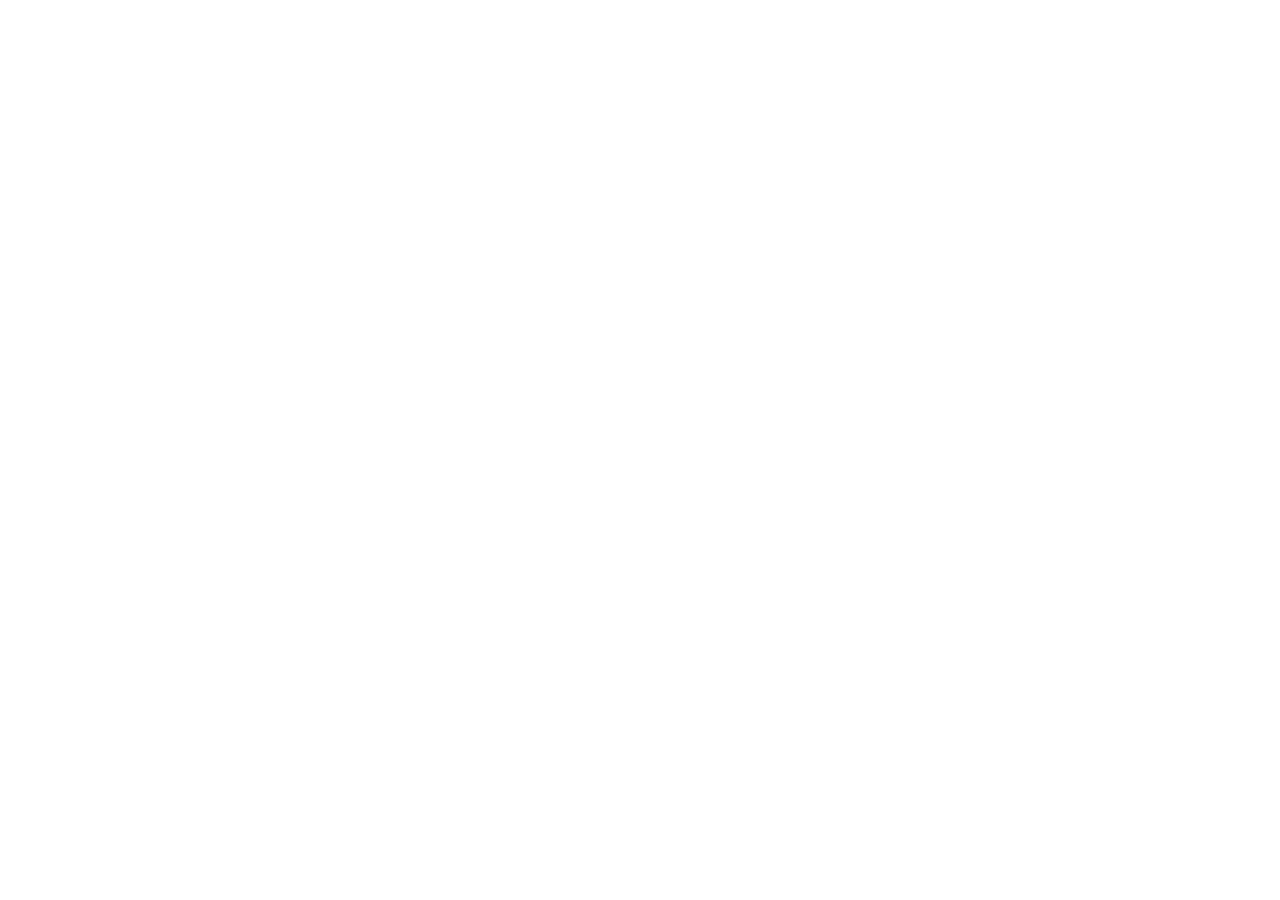
==== index.html @ 4a3ab08f "feat(ui): full redesign — engineering reliability (hero video, timeline, assembly belt, gallery, sta" ====
<html>
<head>
    <title>Full Redesign</title>
    <link rel="stylesheet" href="styles.css">
</head>
<body>
    <div id="hero">
        <!-- Hero video content -->
        <video autoplay muted loop>
            <source src="hero-video.mp4" type="video/mp4">
        </video>
    </div>
    <div id="timeline">
        <!-- Timeline Content -->
    </div>
    <div id="assembly-belt">
        <!-- Assembly Belt Services Content -->
    </div>
    <div id="gallery" class="masonry">
        <!-- Masonry Gallery Content -->
    </div>
    <div id="stats">
        <!-- Stats Content -->
    </div>
    <div id="process">
        <!-- Diagonal Process Content -->
    </div>
    <div id="team">
        <!-- Team Silhouettes Content -->
    </div>
    <div id="testimonials">
        <!-- Testimonial Cylinder Content -->
    </div>
    <div id="partners">
        <!-- Partners Marquee Content -->
    </div>
    <div id="contact">
        <!-- Contact Form and Map Placeholder -->
    </div>
</body>
</html>
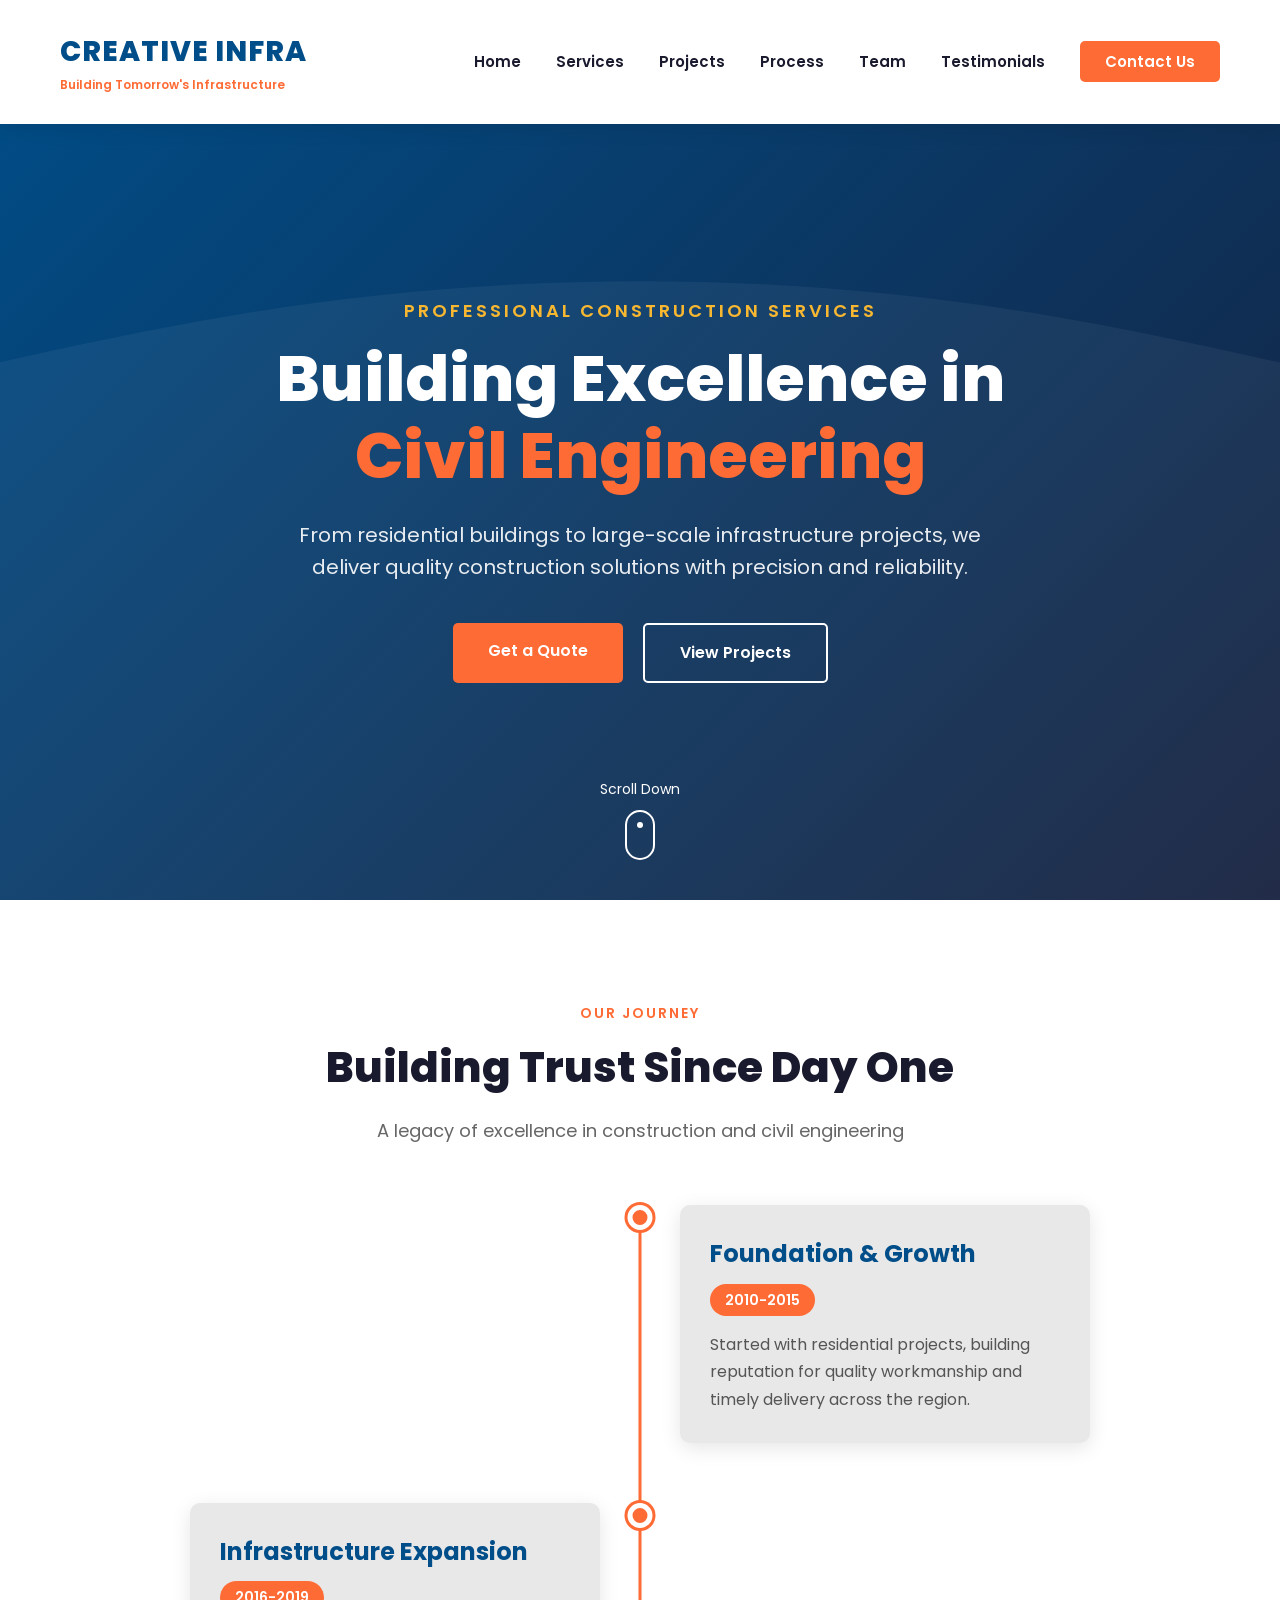
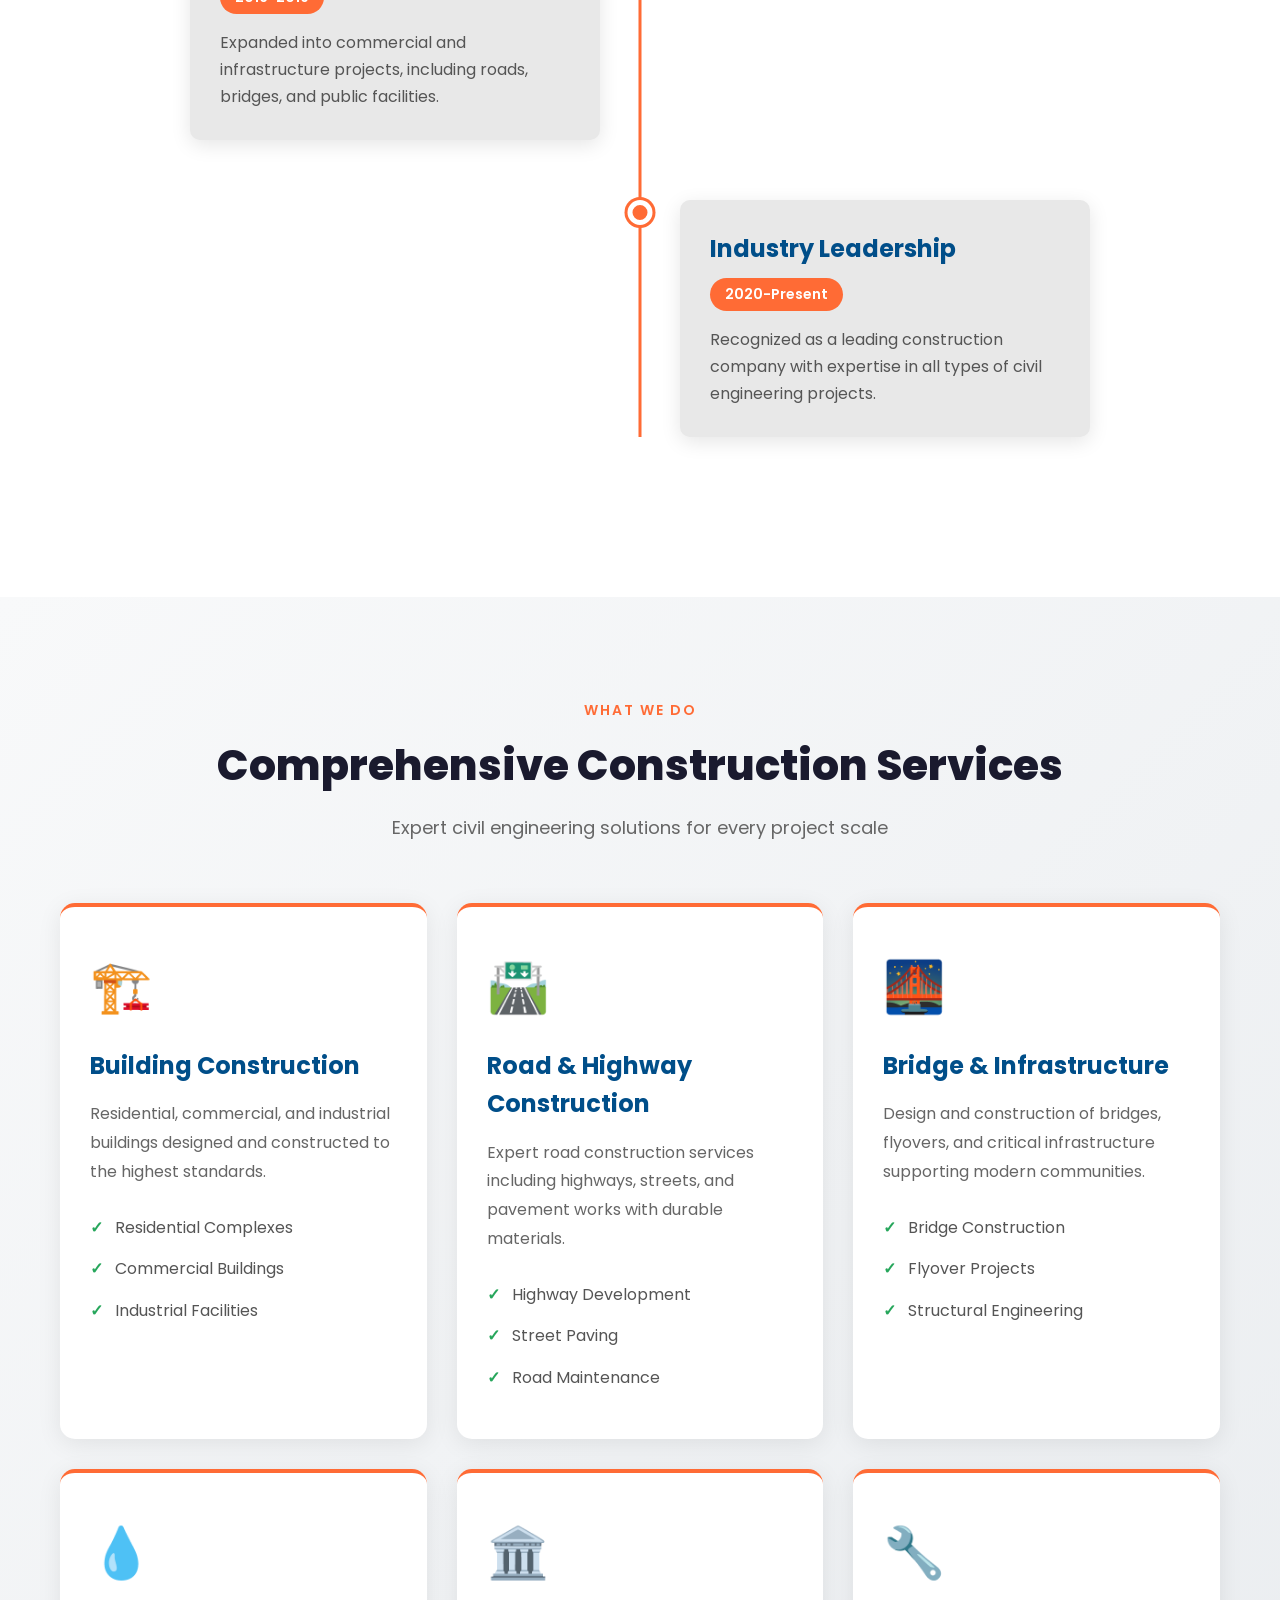
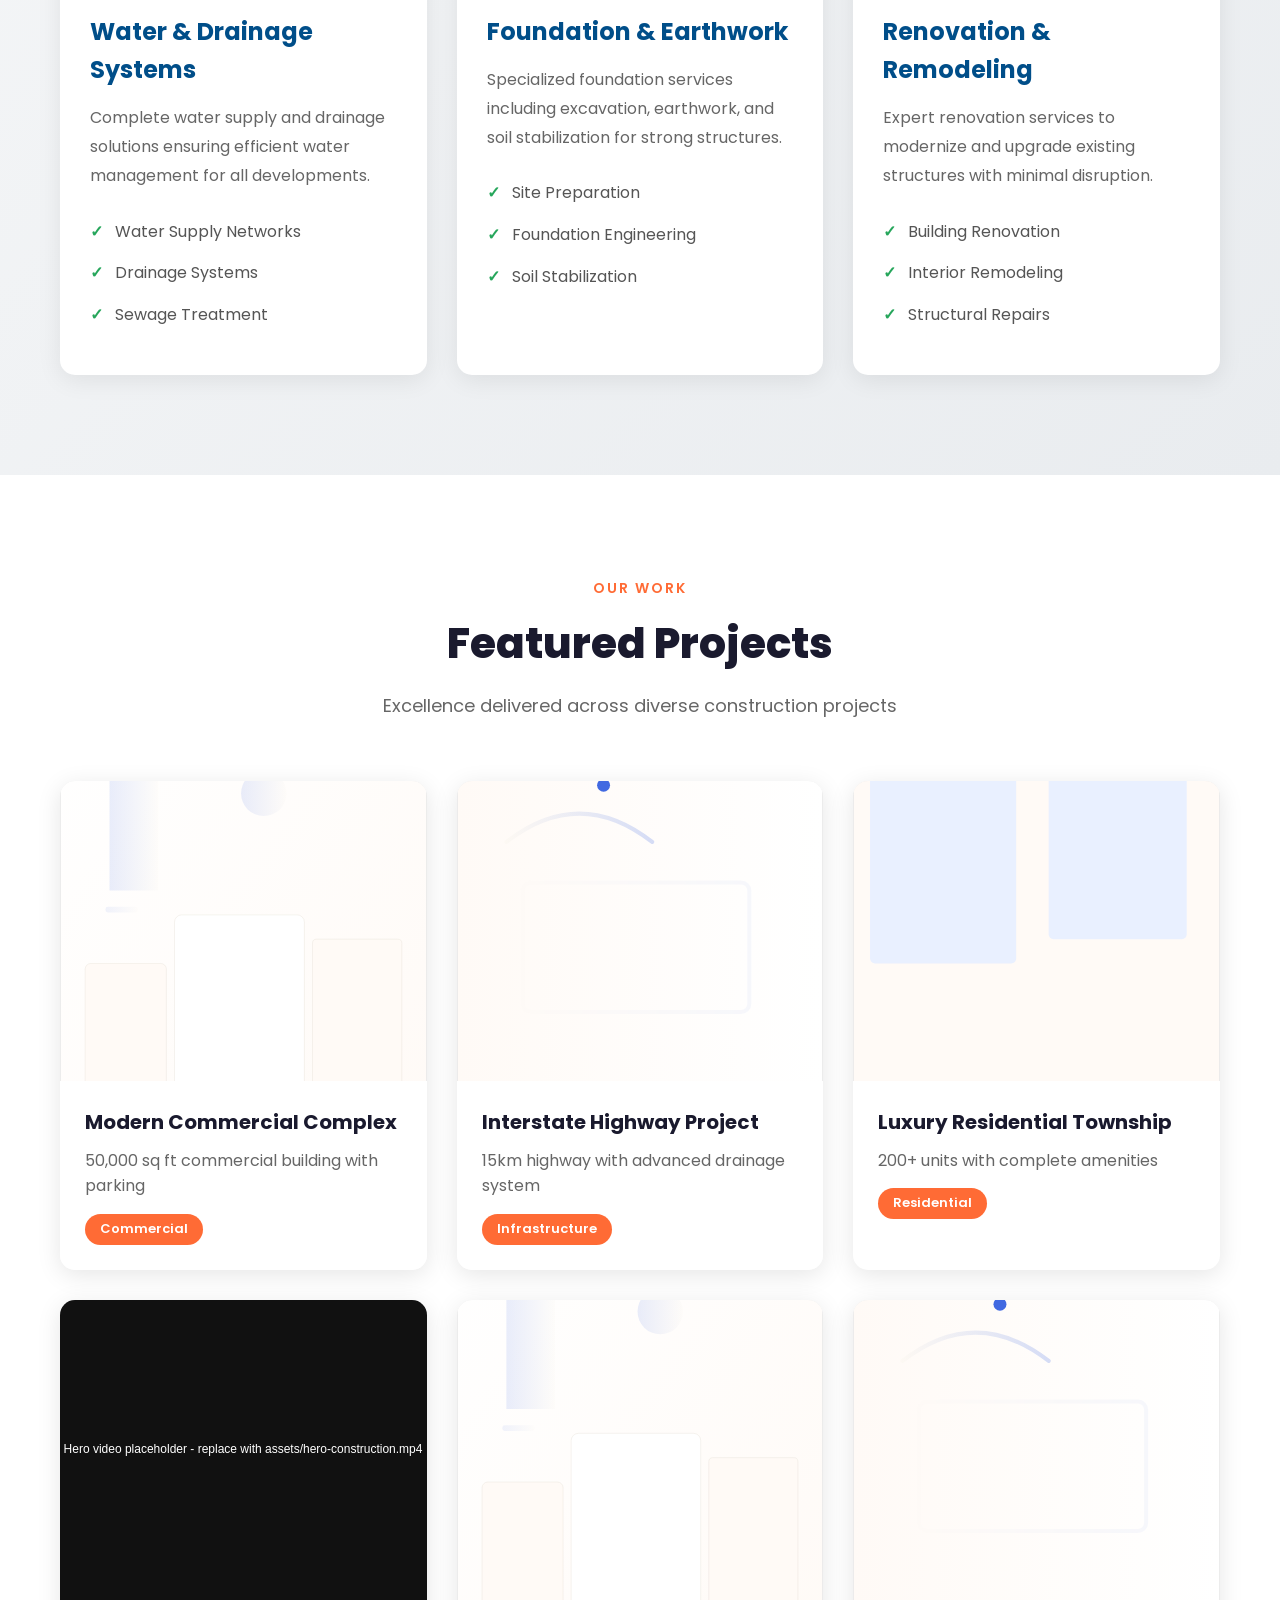
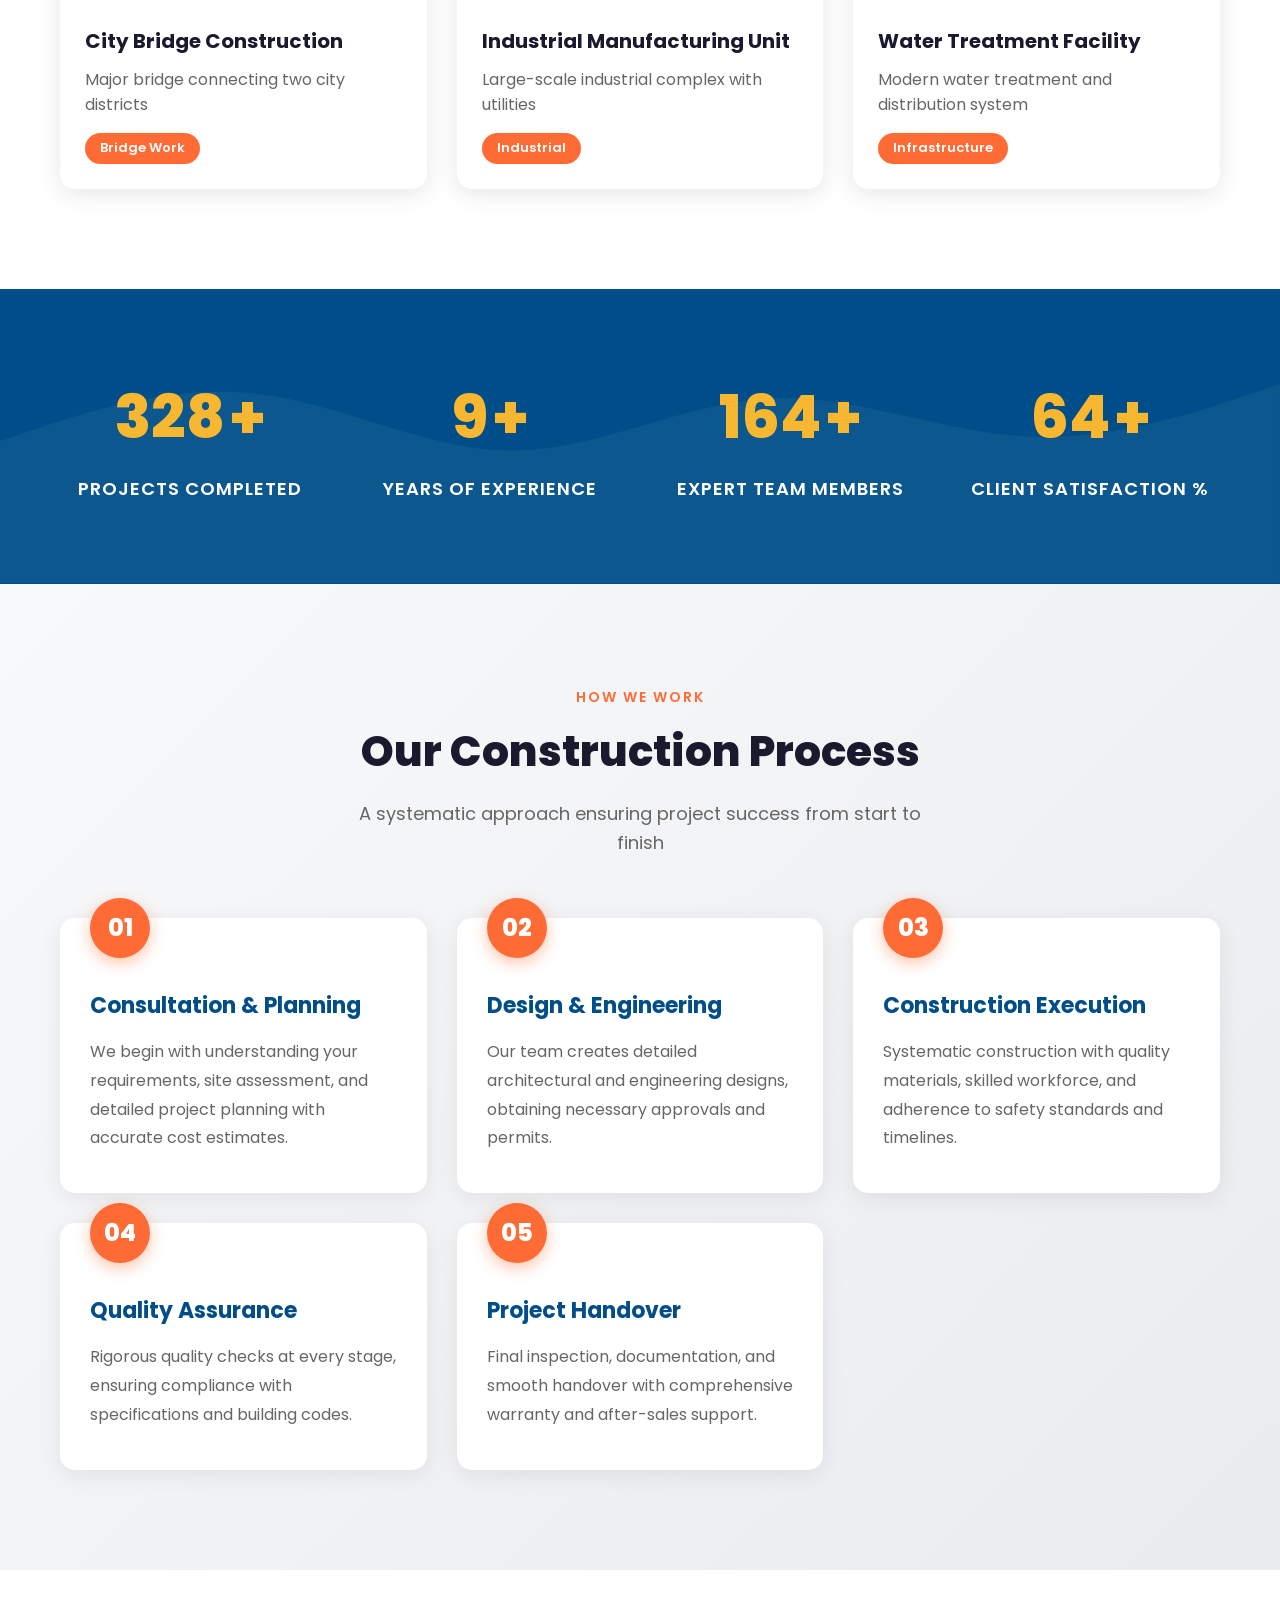
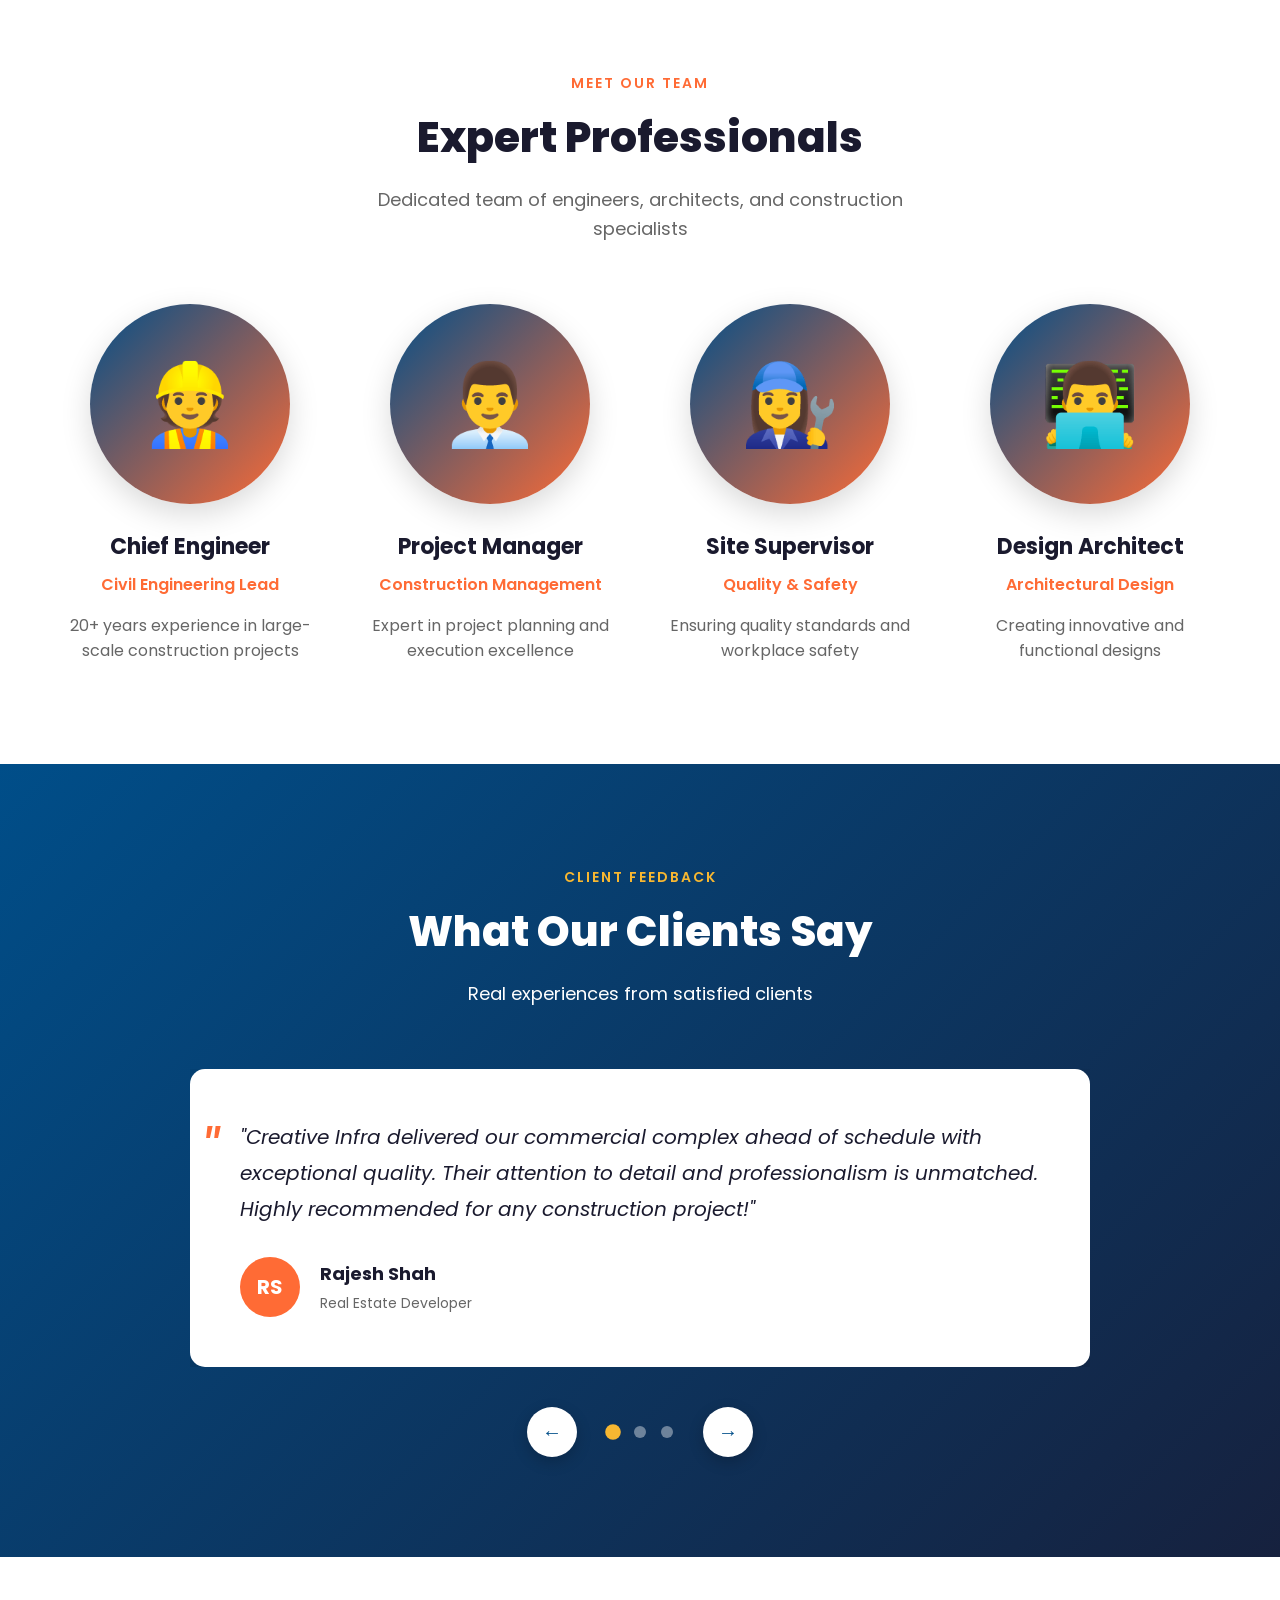
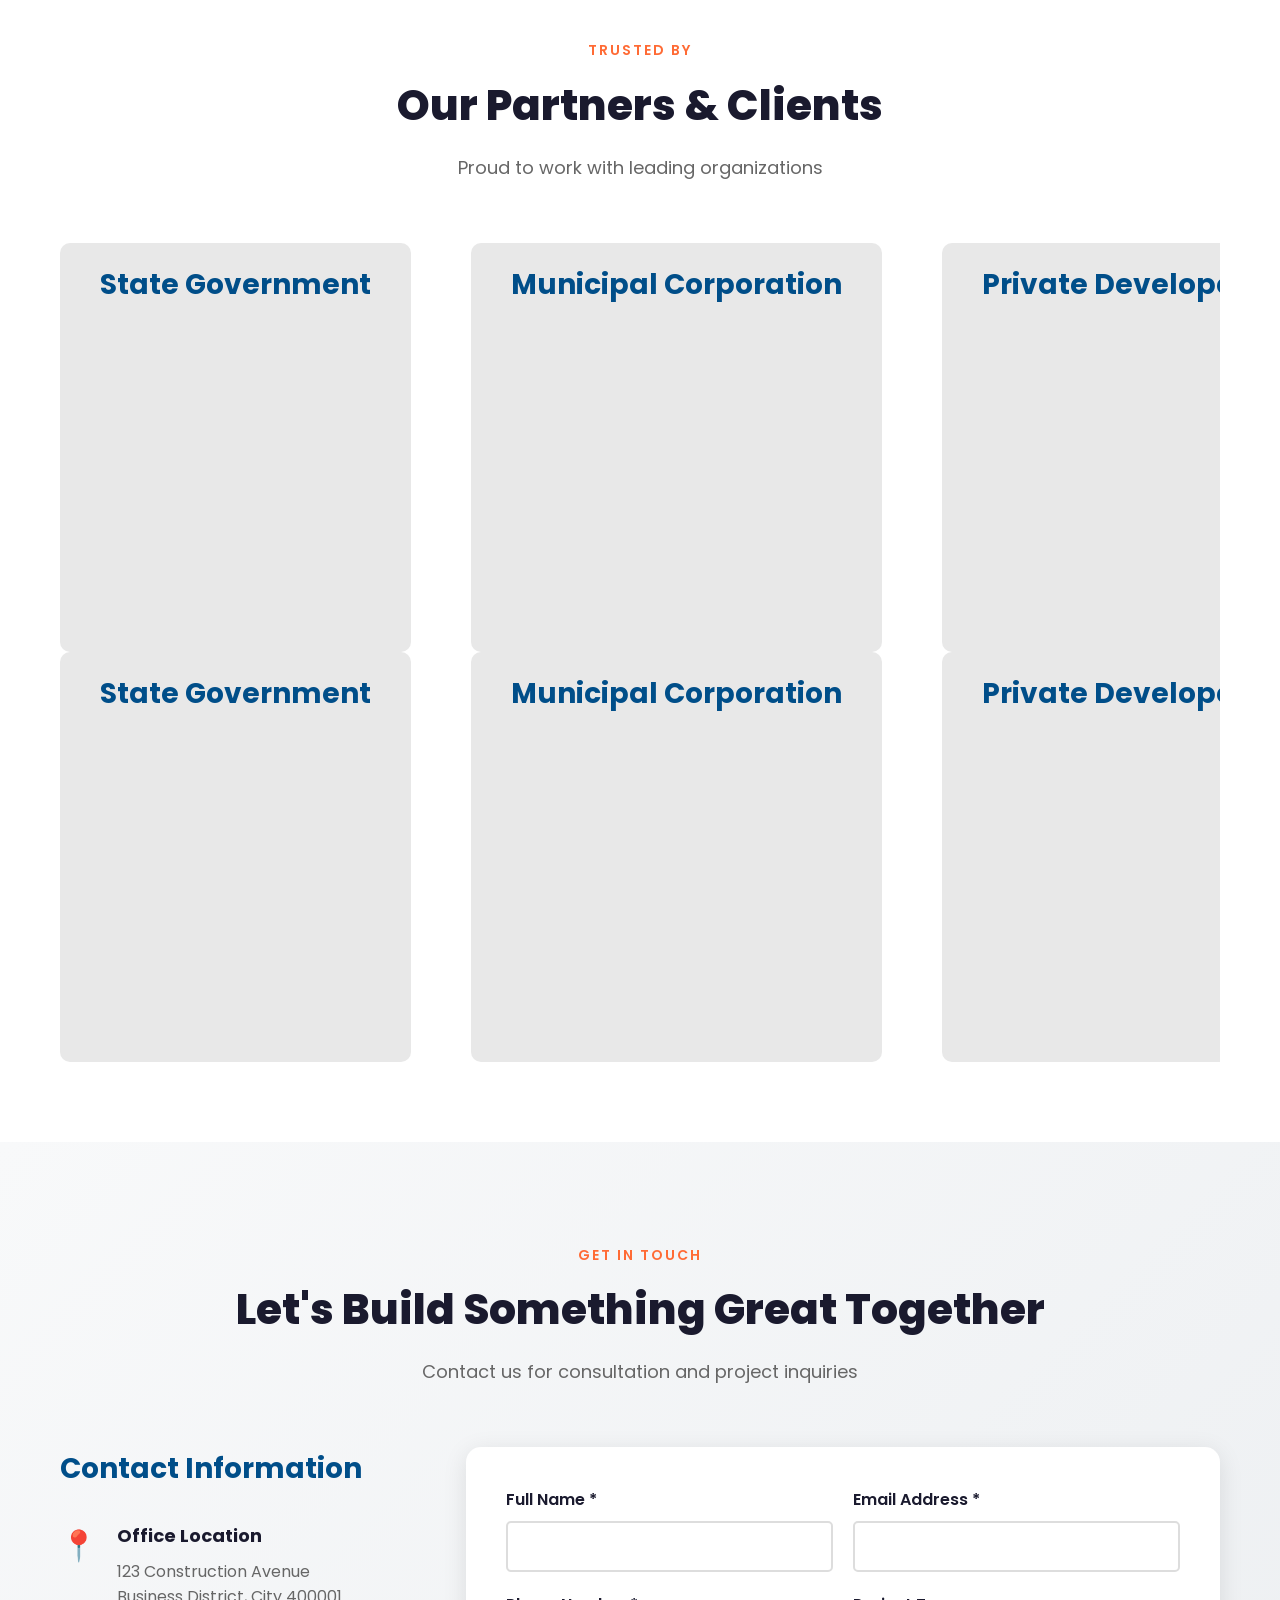
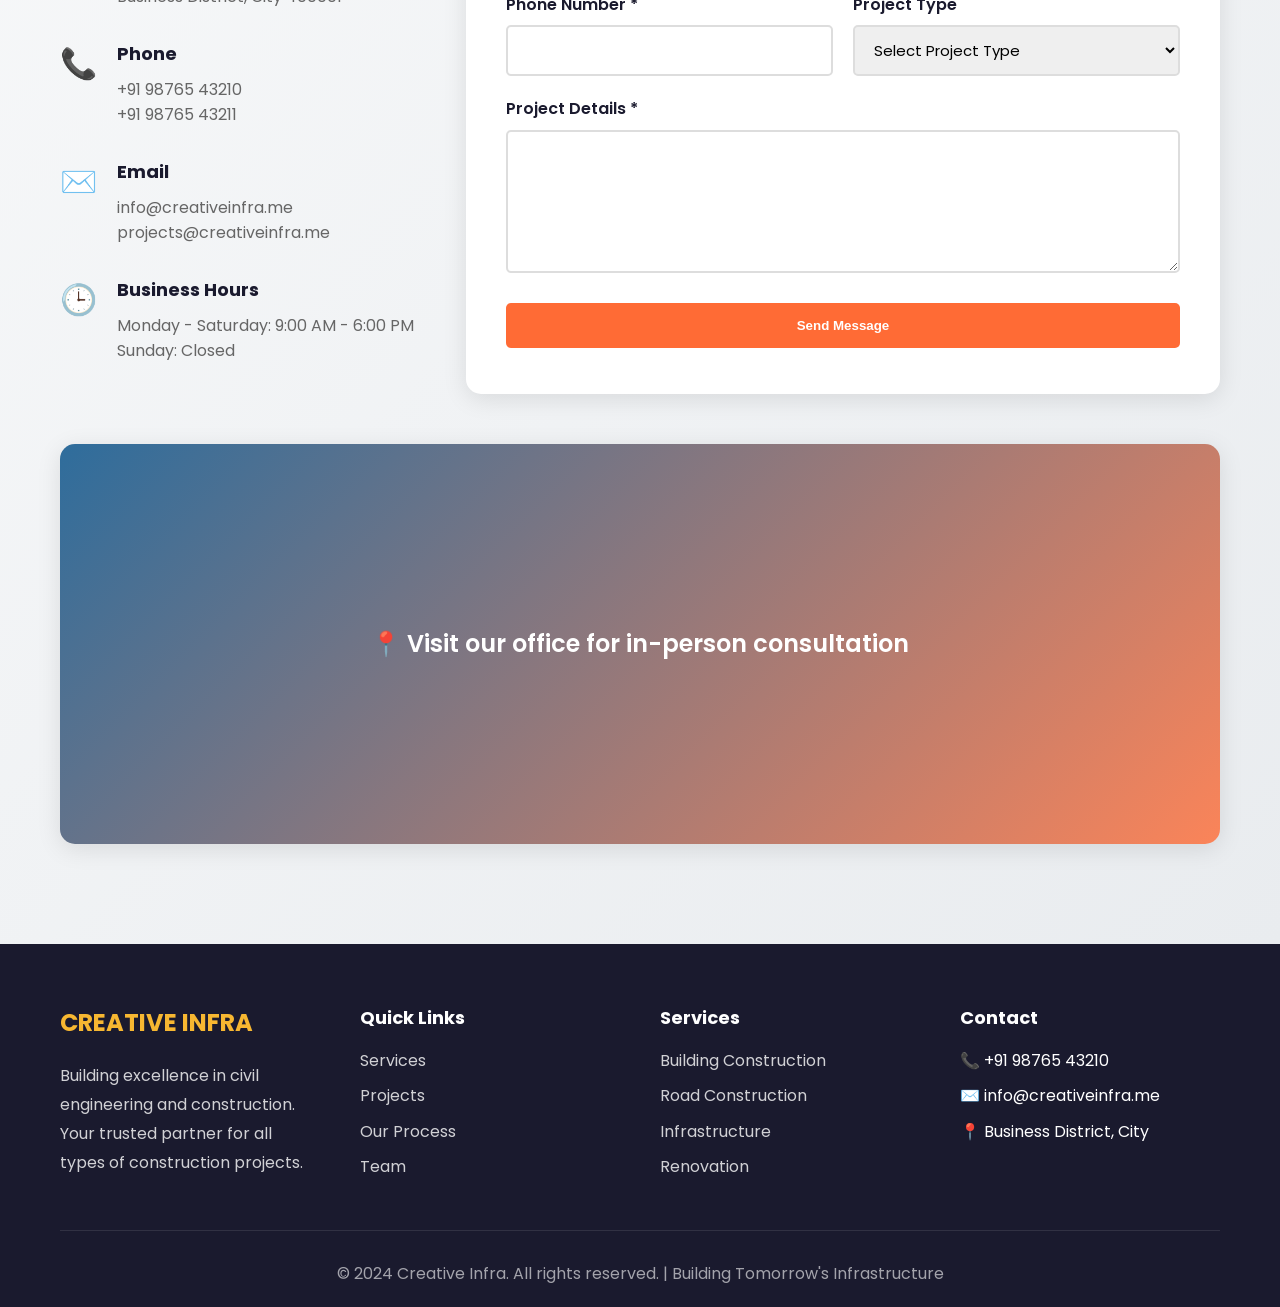
==== commit fc15a729: "Complete construction company website transformation Co-authored-by: DepParmar <92295496+DepParmar@u" ====
--- a/index.html
+++ b/index.html
@@ -1,41 +1,569 @@
-<html>
+<!DOCTYPE html>
+<html lang="en">
 <head>
-    <title>Full Redesign</title>
+    <meta charset="UTF-8">
+    <meta name="viewport" content="width=device-width, initial-scale=1.0">
+    <title>Creative Infra - Premier Construction & Civil Engineering Services</title>
+    <meta name="description" content="Leading construction company specializing in all types of civil work, building construction, infrastructure development, and engineering services.">
     <link rel="stylesheet" href="styles.css">
+    <link rel="preconnect" href="https://fonts.googleapis.com">
+    <link rel="preconnect" href="https://fonts.gstatic.com" crossorigin>
+    <link href="https://fonts.googleapis.com/css2?family=Poppins:wght@300;400;600;700;800&display=swap" rel="stylesheet">
 </head>
 <body>
-    <div id="hero">
-        <!-- Hero video content -->
-        <video autoplay muted loop>
-            <source src="hero-video.mp4" type="video/mp4">
-        </video>
-    </div>
-    <div id="timeline">
-        <!-- Timeline Content -->
-    </div>
-    <div id="assembly-belt">
-        <!-- Assembly Belt Services Content -->
-    </div>
-    <div id="gallery" class="masonry">
-        <!-- Masonry Gallery Content -->
-    </div>
-    <div id="stats">
-        <!-- Stats Content -->
-    </div>
-    <div id="process">
-        <!-- Diagonal Process Content -->
-    </div>
-    <div id="team">
-        <!-- Team Silhouettes Content -->
-    </div>
-    <div id="testimonials">
-        <!-- Testimonial Cylinder Content -->
-    </div>
-    <div id="partners">
-        <!-- Partners Marquee Content -->
-    </div>
-    <div id="contact">
-        <!-- Contact Form and Map Placeholder -->
-    </div>
+    <!-- Navigation Header -->
+    <header id="header">
+        <div class="container">
+            <nav class="navbar">
+                <div class="logo">
+                    <h1>CREATIVE INFRA</h1>
+                    <p class="tagline">Building Tomorrow's Infrastructure</p>
+                </div>
+                <button class="mobile-menu-toggle" aria-label="Toggle menu">
+                    <span></span>
+                    <span></span>
+                    <span></span>
+                </button>
+                <ul class="nav-menu">
+                    <li><a href="#hero">Home</a></li>
+                    <li><a href="#services">Services</a></li>
+                    <li><a href="#gallery">Projects</a></li>
+                    <li><a href="#process">Process</a></li>
+                    <li><a href="#team">Team</a></li>
+                    <li><a href="#testimonials">Testimonials</a></li>
+                    <li><a href="#contact" class="btn-contact">Contact Us</a></li>
+                </ul>
+            </nav>
+        </div>
+    </header>
+
+    <!-- Hero Section -->
+    <section id="hero">
+        <div class="hero-overlay"></div>
+        <div class="hero-content">
+            <h2 class="hero-subtitle">Professional Construction Services</h2>
+            <h1 class="hero-title">Building Excellence in<br><span>Civil Engineering</span></h1>
+            <p class="hero-description">From residential buildings to large-scale infrastructure projects, we deliver quality construction solutions with precision and reliability.</p>
+            <div class="hero-buttons">
+                <a href="#contact" class="btn btn-primary">Get a Quote</a>
+                <a href="#gallery" class="btn btn-secondary">View Projects</a>
+            </div>
+        </div>
+        <div class="hero-scroll">
+            <span>Scroll Down</span>
+            <div class="scroll-arrow"></div>
+        </div>
+    </section>
+
+    <!-- Timeline Section -->
+    <section id="timeline">
+        <div class="container">
+            <div class="section-header">
+                <span class="section-label">Our Journey</span>
+                <h2>Building Trust Since Day One</h2>
+                <p>A legacy of excellence in construction and civil engineering</p>
+            </div>
+            <div class="timeline-container">
+                <div class="timeline-item">
+                    <div class="timeline-marker"></div>
+                    <div class="timeline-content">
+                        <h3>Foundation & Growth</h3>
+                        <span class="timeline-year">2010-2015</span>
+                        <p>Started with residential projects, building reputation for quality workmanship and timely delivery across the region.</p>
+                    </div>
+                </div>
+                <div class="timeline-item">
+                    <div class="timeline-marker"></div>
+                    <div class="timeline-content">
+                        <h3>Infrastructure Expansion</h3>
+                        <span class="timeline-year">2016-2019</span>
+                        <p>Expanded into commercial and infrastructure projects, including roads, bridges, and public facilities.</p>
+                    </div>
+                </div>
+                <div class="timeline-item">
+                    <div class="timeline-marker"></div>
+                    <div class="timeline-content">
+                        <h3>Industry Leadership</h3>
+                        <span class="timeline-year">2020-Present</span>
+                        <p>Recognized as a leading construction company with expertise in all types of civil engineering projects.</p>
+                    </div>
+                </div>
+            </div>
+        </div>
+    </section>
+
+    <!-- Services Section -->
+    <section id="services">
+        <div class="container">
+            <div class="section-header">
+                <span class="section-label">What We Do</span>
+                <h2>Comprehensive Construction Services</h2>
+                <p>Expert civil engineering solutions for every project scale</p>
+            </div>
+            <div class="services-grid">
+                <div class="service-card">
+                    <div class="service-icon">🏗️</div>
+                    <h3>Building Construction</h3>
+                    <p>Residential, commercial, and industrial buildings designed and constructed to the highest standards.</p>
+                    <ul class="service-features">
+                        <li>Residential Complexes</li>
+                        <li>Commercial Buildings</li>
+                        <li>Industrial Facilities</li>
+                    </ul>
+                </div>
+                <div class="service-card">
+                    <div class="service-icon">🛣️</div>
+                    <h3>Road & Highway Construction</h3>
+                    <p>Expert road construction services including highways, streets, and pavement works with durable materials.</p>
+                    <ul class="service-features">
+                        <li>Highway Development</li>
+                        <li>Street Paving</li>
+                        <li>Road Maintenance</li>
+                    </ul>
+                </div>
+                <div class="service-card">
+                    <div class="service-icon">🌉</div>
+                    <h3>Bridge & Infrastructure</h3>
+                    <p>Design and construction of bridges, flyovers, and critical infrastructure supporting modern communities.</p>
+                    <ul class="service-features">
+                        <li>Bridge Construction</li>
+                        <li>Flyover Projects</li>
+                        <li>Structural Engineering</li>
+                    </ul>
+                </div>
+                <div class="service-card">
+                    <div class="service-icon">💧</div>
+                    <h3>Water & Drainage Systems</h3>
+                    <p>Complete water supply and drainage solutions ensuring efficient water management for all developments.</p>
+                    <ul class="service-features">
+                        <li>Water Supply Networks</li>
+                        <li>Drainage Systems</li>
+                        <li>Sewage Treatment</li>
+                    </ul>
+                </div>
+                <div class="service-card">
+                    <div class="service-icon">🏛️</div>
+                    <h3>Foundation & Earthwork</h3>
+                    <p>Specialized foundation services including excavation, earthwork, and soil stabilization for strong structures.</p>
+                    <ul class="service-features">
+                        <li>Site Preparation</li>
+                        <li>Foundation Engineering</li>
+                        <li>Soil Stabilization</li>
+                    </ul>
+                </div>
+                <div class="service-card">
+                    <div class="service-icon">🔧</div>
+                    <h3>Renovation & Remodeling</h3>
+                    <p>Expert renovation services to modernize and upgrade existing structures with minimal disruption.</p>
+                    <ul class="service-features">
+                        <li>Building Renovation</li>
+                        <li>Interior Remodeling</li>
+                        <li>Structural Repairs</li>
+                    </ul>
+                </div>
+            </div>
+        </div>
+    </section>
+
+    <!-- Gallery Section -->
+    <section id="gallery">
+        <div class="container">
+            <div class="section-header">
+                <span class="section-label">Our Work</span>
+                <h2>Featured Projects</h2>
+                <p>Excellence delivered across diverse construction projects</p>
+            </div>
+            <div class="gallery-grid masonry">
+                <div class="gallery-item">
+                    <div class="gallery-image">
+                        <img src="poster-a.svg" alt="Commercial Building Complex">
+                    </div>
+                    <div class="gallery-info">
+                        <h3>Modern Commercial Complex</h3>
+                        <p>50,000 sq ft commercial building with parking</p>
+                        <span class="project-category">Commercial</span>
+                    </div>
+                </div>
+                <div class="gallery-item">
+                    <div class="gallery-image">
+                        <img src="poster-b.svg" alt="Highway Construction">
+                    </div>
+                    <div class="gallery-info">
+                        <h3>Interstate Highway Project</h3>
+                        <p>15km highway with advanced drainage system</p>
+                        <span class="project-category">Infrastructure</span>
+                    </div>
+                </div>
+                <div class="gallery-item">
+                    <div class="gallery-image">
+                        <img src="poster-graphic.svg" alt="Residential Complex">
+                    </div>
+                    <div class="gallery-info">
+                        <h3>Luxury Residential Township</h3>
+                        <p>200+ units with complete amenities</p>
+                        <span class="project-category">Residential</span>
+                    </div>
+                </div>
+                <div class="gallery-item">
+                    <div class="gallery-image">
+                        <img src="poster-video-placeholder.svg" alt="Bridge Construction">
+                    </div>
+                    <div class="gallery-info">
+                        <h3>City Bridge Construction</h3>
+                        <p>Major bridge connecting two city districts</p>
+                        <span class="project-category">Bridge Work</span>
+                    </div>
+                </div>
+                <div class="gallery-item">
+                    <div class="gallery-image">
+                        <img src="poster-a.svg" alt="Industrial Facility">
+                    </div>
+                    <div class="gallery-info">
+                        <h3>Industrial Manufacturing Unit</h3>
+                        <p>Large-scale industrial complex with utilities</p>
+                        <span class="project-category">Industrial</span>
+                    </div>
+                </div>
+                <div class="gallery-item">
+                    <div class="gallery-image">
+                        <img src="poster-b.svg" alt="Water Treatment Plant">
+                    </div>
+                    <div class="gallery-info">
+                        <h3>Water Treatment Facility</h3>
+                        <p>Modern water treatment and distribution system</p>
+                        <span class="project-category">Infrastructure</span>
+                    </div>
+                </div>
+            </div>
+        </div>
+    </section>
+
+    <!-- Stats Section -->
+    <section id="stats">
+        <div class="stats-overlay"></div>
+        <div class="container">
+            <div class="stats-grid">
+                <div class="stat-item">
+                    <div class="stat-number" data-target="500">0</div>
+                    <div class="stat-label">Projects Completed</div>
+                </div>
+                <div class="stat-item">
+                    <div class="stat-number" data-target="15">0</div>
+                    <div class="stat-label">Years of Experience</div>
+                </div>
+                <div class="stat-item">
+                    <div class="stat-number" data-target="250">0</div>
+                    <div class="stat-label">Expert Team Members</div>
+                </div>
+                <div class="stat-item">
+                    <div class="stat-number" data-target="98">0</div>
+                    <div class="stat-label">Client Satisfaction %</div>
+                </div>
+            </div>
+        </div>
+    </section>
+
+    <!-- Process Section -->
+    <section id="process">
+        <div class="container">
+            <div class="section-header">
+                <span class="section-label">How We Work</span>
+                <h2>Our Construction Process</h2>
+                <p>A systematic approach ensuring project success from start to finish</p>
+            </div>
+            <div class="process-grid">
+                <div class="process-step">
+                    <div class="process-number">01</div>
+                    <div class="process-content">
+                        <h3>Consultation & Planning</h3>
+                        <p>We begin with understanding your requirements, site assessment, and detailed project planning with accurate cost estimates.</p>
+                    </div>
+                </div>
+                <div class="process-step">
+                    <div class="process-number">02</div>
+                    <div class="process-content">
+                        <h3>Design & Engineering</h3>
+                        <p>Our team creates detailed architectural and engineering designs, obtaining necessary approvals and permits.</p>
+                    </div>
+                </div>
+                <div class="process-step">
+                    <div class="process-number">03</div>
+                    <div class="process-content">
+                        <h3>Construction Execution</h3>
+                        <p>Systematic construction with quality materials, skilled workforce, and adherence to safety standards and timelines.</p>
+                    </div>
+                </div>
+                <div class="process-step">
+                    <div class="process-number">04</div>
+                    <div class="process-content">
+                        <h3>Quality Assurance</h3>
+                        <p>Rigorous quality checks at every stage, ensuring compliance with specifications and building codes.</p>
+                    </div>
+                </div>
+                <div class="process-step">
+                    <div class="process-number">05</div>
+                    <div class="process-content">
+                        <h3>Project Handover</h3>
+                        <p>Final inspection, documentation, and smooth handover with comprehensive warranty and after-sales support.</p>
+                    </div>
+                </div>
+            </div>
+        </div>
+    </section>
+
+    <!-- Team Section -->
+    <section id="team">
+        <div class="container">
+            <div class="section-header">
+                <span class="section-label">Meet Our Team</span>
+                <h2>Expert Professionals</h2>
+                <p>Dedicated team of engineers, architects, and construction specialists</p>
+            </div>
+            <div class="team-grid">
+                <div class="team-member">
+                    <div class="team-image">
+                        <div class="team-silhouette">👷</div>
+                    </div>
+                    <h3>Chief Engineer</h3>
+                    <p class="team-role">Civil Engineering Lead</p>
+                    <p class="team-description">20+ years experience in large-scale construction projects</p>
+                </div>
+                <div class="team-member">
+                    <div class="team-image">
+                        <div class="team-silhouette">👨‍💼</div>
+                    </div>
+                    <h3>Project Manager</h3>
+                    <p class="team-role">Construction Management</p>
+                    <p class="team-description">Expert in project planning and execution excellence</p>
+                </div>
+                <div class="team-member">
+                    <div class="team-image">
+                        <div class="team-silhouette">👩‍🔧</div>
+                    </div>
+                    <h3>Site Supervisor</h3>
+                    <p class="team-role">Quality & Safety</p>
+                    <p class="team-description">Ensuring quality standards and workplace safety</p>
+                </div>
+                <div class="team-member">
+                    <div class="team-image">
+                        <div class="team-silhouette">👨‍💻</div>
+                    </div>
+                    <h3>Design Architect</h3>
+                    <p class="team-role">Architectural Design</p>
+                    <p class="team-description">Creating innovative and functional designs</p>
+                </div>
+            </div>
+        </div>
+    </section>
+
+    <!-- Testimonials Section -->
+    <section id="testimonials">
+        <div class="container">
+            <div class="section-header">
+                <span class="section-label">Client Feedback</span>
+                <h2>What Our Clients Say</h2>
+                <p>Real experiences from satisfied clients</p>
+            </div>
+            <div class="testimonials-carousel">
+                <div class="testimonial-track">
+                    <div class="testimonial-card active">
+                        <div class="testimonial-content">
+                            <p class="testimonial-text">"Creative Infra delivered our commercial complex ahead of schedule with exceptional quality. Their attention to detail and professionalism is unmatched. Highly recommended for any construction project!"</p>
+                            <div class="testimonial-author">
+                                <div class="author-avatar">RS</div>
+                                <div class="author-info">
+                                    <h4>Rajesh Shah</h4>
+                                    <p>Real Estate Developer</p>
+                                </div>
+                            </div>
+                        </div>
+                    </div>
+                    <div class="testimonial-card">
+                        <div class="testimonial-content">
+                            <p class="testimonial-text">"The highway project was completed with excellent engineering standards. The team showed great expertise in handling complex terrain challenges. We're very satisfied with the results."</p>
+                            <div class="testimonial-author">
+                                <div class="author-avatar">MP</div>
+                                <div class="author-info">
+                                    <h4>Meera Patel</h4>
+                                    <p>Municipal Corporation</p>
+                                </div>
+                            </div>
+                        </div>
+                    </div>
+                    <div class="testimonial-card">
+                        <div class="testimonial-content">
+                            <p class="testimonial-text">"From planning to execution, Creative Infra was outstanding. Our residential complex was built exactly as envisioned, with quality materials and skilled workmanship throughout."</p>
+                            <div class="testimonial-author">
+                                <div class="author-avatar">AK</div>
+                                <div class="author-info">
+                                    <h4>Amit Kumar</h4>
+                                    <p>Property Owner</p>
+                                </div>
+                            </div>
+                        </div>
+                    </div>
+                </div>
+                <div class="testimonial-controls">
+                    <button class="testimonial-btn prev" aria-label="Previous testimonial">←</button>
+                    <div class="testimonial-dots">
+                        <span class="dot active" data-slide="0"></span>
+                        <span class="dot" data-slide="1"></span>
+                        <span class="dot" data-slide="2"></span>
+                    </div>
+                    <button class="testimonial-btn next" aria-label="Next testimonial">→</button>
+                </div>
+            </div>
+        </div>
+    </section>
+
+    <!-- Partners Section -->
+    <section id="partners">
+        <div class="container">
+            <div class="section-header">
+                <span class="section-label">Trusted By</span>
+                <h2>Our Partners & Clients</h2>
+                <p>Proud to work with leading organizations</p>
+            </div>
+            <div class="partners-marquee">
+                <div class="marquee-content">
+                    <div class="partner-item">State Government</div>
+                    <div class="partner-item">Municipal Corporation</div>
+                    <div class="partner-item">Private Developers</div>
+                    <div class="partner-item">Real Estate Groups</div>
+                    <div class="partner-item">Industrial Companies</div>
+                    <div class="partner-item">Housing Boards</div>
+                    <div class="partner-item">Infrastructure Dept</div>
+                    <div class="partner-item">Construction Firms</div>
+                </div>
+            </div>
+        </div>
+    </section>
+
+    <!-- Contact Section -->
+    <section id="contact">
+        <div class="container">
+            <div class="section-header">
+                <span class="section-label">Get In Touch</span>
+                <h2>Let's Build Something Great Together</h2>
+                <p>Contact us for consultation and project inquiries</p>
+            </div>
+            <div class="contact-wrapper">
+                <div class="contact-info">
+                    <h3>Contact Information</h3>
+                    <div class="contact-item">
+                        <div class="contact-icon">📍</div>
+                        <div>
+                            <h4>Office Location</h4>
+                            <p>123 Construction Avenue<br>Business District, City 400001</p>
+                        </div>
+                    </div>
+                    <div class="contact-item">
+                        <div class="contact-icon">📞</div>
+                        <div>
+                            <h4>Phone</h4>
+                            <p>+91 98765 43210<br>+91 98765 43211</p>
+                        </div>
+                    </div>
+                    <div class="contact-item">
+                        <div class="contact-icon">✉️</div>
+                        <div>
+                            <h4>Email</h4>
+                            <p>info@creativeinfra.me<br>projects@creativeinfra.me</p>
+                        </div>
+                    </div>
+                    <div class="contact-item">
+                        <div class="contact-icon">🕒</div>
+                        <div>
+                            <h4>Business Hours</h4>
+                            <p>Monday - Saturday: 9:00 AM - 6:00 PM<br>Sunday: Closed</p>
+                        </div>
+                    </div>
+                </div>
+                <div class="contact-form-wrapper">
+                    <form id="contact-form" class="contact-form">
+                        <div class="form-group">
+                            <label for="name">Full Name *</label>
+                            <input type="text" id="name" name="name" required>
+                        </div>
+                        <div class="form-group">
+                            <label for="email">Email Address *</label>
+                            <input type="email" id="email" name="email" required>
+                        </div>
+                        <div class="form-group">
+                            <label for="phone">Phone Number *</label>
+                            <input type="tel" id="phone" name="phone" required>
+                        </div>
+                        <div class="form-group">
+                            <label for="project-type">Project Type</label>
+                            <select id="project-type" name="project-type">
+                                <option value="">Select Project Type</option>
+                                <option value="residential">Residential Building</option>
+                                <option value="commercial">Commercial Building</option>
+                                <option value="industrial">Industrial Facility</option>
+                                <option value="road">Road/Highway</option>
+                                <option value="bridge">Bridge/Infrastructure</option>
+                                <option value="renovation">Renovation</option>
+                                <option value="other">Other</option>
+                            </select>
+                        </div>
+                        <div class="form-group full-width">
+                            <label for="message">Project Details *</label>
+                            <textarea id="message" name="message" rows="5" required></textarea>
+                        </div>
+                        <button type="submit" class="btn btn-primary">Send Message</button>
+                        <div class="form-message"></div>
+                    </form>
+                </div>
+            </div>
+            <div class="map-placeholder">
+                <div class="map-overlay">
+                    <p>📍 Visit our office for in-person consultation</p>
+                </div>
+            </div>
+        </div>
+    </section>
+
+    <!-- Footer -->
+    <footer id="footer">
+        <div class="container">
+            <div class="footer-content">
+                <div class="footer-section">
+                    <h3>CREATIVE INFRA</h3>
+                    <p>Building excellence in civil engineering and construction. Your trusted partner for all types of construction projects.</p>
+                </div>
+                <div class="footer-section">
+                    <h4>Quick Links</h4>
+                    <ul>
+                        <li><a href="#services">Services</a></li>
+                        <li><a href="#gallery">Projects</a></li>
+                        <li><a href="#process">Our Process</a></li>
+                        <li><a href="#team">Team</a></li>
+                    </ul>
+                </div>
+                <div class="footer-section">
+                    <h4>Services</h4>
+                    <ul>
+                        <li><a href="#services">Building Construction</a></li>
+                        <li><a href="#services">Road Construction</a></li>
+                        <li><a href="#services">Infrastructure</a></li>
+                        <li><a href="#services">Renovation</a></li>
+                    </ul>
+                </div>
+                <div class="footer-section">
+                    <h4>Contact</h4>
+                    <ul>
+                        <li>📞 +91 98765 43210</li>
+                        <li>✉️ info@creativeinfra.me</li>
+                        <li>📍 Business District, City</li>
+                    </ul>
+                </div>
+            </div>
+            <div class="footer-bottom">
+                <p>&copy; 2024 Creative Infra. All rights reserved. | Building Tomorrow's Infrastructure</p>
+            </div>
+        </div>
+    </footer>
+
+    <script src="script.js"></script>
 </body>
 </html>
--- a/styles.css
+++ b/styles.css
@@ -0,0 +1,1273 @@
+/* ===================================
+   CREATIVE INFRA - Construction Company
+   Professional CSS Styles
+   =================================== */
+
+/* ===================================
+   ROOT VARIABLES & RESET
+   =================================== */
+:root {
+    /* Construction-themed Colors */
+    --primary-orange: #FF6B35;
+    --secondary-blue: #004E89;
+    --dark-gray: #1A1A2E;
+    --medium-gray: #16213E;
+    --light-gray: #E8E8E8;
+    --white: #FFFFFF;
+    --accent-yellow: #F7B731;
+    --success-green: #26A65B;
+    
+    /* Typography */
+    --font-primary: 'Poppins', sans-serif;
+    
+    /* Spacing */
+    --section-padding: 100px 0;
+    --container-width: 1200px;
+    
+    /* Transitions */
+    --transition-smooth: all 0.3s ease;
+}
+
+* {
+    margin: 0;
+    padding: 0;
+    box-sizing: border-box;
+}
+
+html {
+    scroll-behavior: smooth;
+}
+
+body {
+    font-family: var(--font-primary);
+    line-height: 1.6;
+    color: var(--dark-gray);
+    overflow-x: hidden;
+}
+
+img {
+    max-width: 100%;
+    height: auto;
+    display: block;
+}
+
+a {
+    text-decoration: none;
+    color: inherit;
+}
+
+ul {
+    list-style: none;
+}
+
+/* ===================================
+   UTILITY CLASSES
+   =================================== */
+.container {
+    max-width: var(--container-width);
+    margin: 0 auto;
+    padding: 0 20px;
+}
+
+.btn {
+    display: inline-block;
+    padding: 15px 35px;
+    border-radius: 5px;
+    font-weight: 600;
+    transition: var(--transition-smooth);
+    border: none;
+    cursor: pointer;
+    text-align: center;
+}
+
+.btn-primary {
+    background: var(--primary-orange);
+    color: var(--white);
+}
+
+.btn-primary:hover {
+    background: #E85A2A;
+    transform: translateY(-2px);
+    box-shadow: 0 10px 25px rgba(255, 107, 53, 0.3);
+}
+
+.btn-secondary {
+    background: transparent;
+    color: var(--white);
+    border: 2px solid var(--white);
+}
+
+.btn-secondary:hover {
+    background: var(--white);
+    color: var(--primary-orange);
+}
+
+.section-header {
+    text-align: center;
+    margin-bottom: 60px;
+}
+
+.section-label {
+    display: inline-block;
+    color: var(--primary-orange);
+    font-weight: 600;
+    text-transform: uppercase;
+    letter-spacing: 2px;
+    font-size: 14px;
+    margin-bottom: 10px;
+}
+
+.section-header h2 {
+    font-size: 42px;
+    font-weight: 800;
+    color: var(--dark-gray);
+    margin-bottom: 15px;
+}
+
+.section-header p {
+    font-size: 18px;
+    color: #666;
+    max-width: 600px;
+    margin: 0 auto;
+}
+
+/* ===================================
+   HEADER & NAVIGATION
+   =================================== */
+#header {
+    position: fixed;
+    top: 0;
+    left: 0;
+    right: 0;
+    background: var(--white);
+    box-shadow: 0 2px 20px rgba(0, 0, 0, 0.1);
+    z-index: 1000;
+    transition: var(--transition-smooth);
+}
+
+.navbar {
+    display: flex;
+    justify-content: space-between;
+    align-items: center;
+    padding: 15px 0;
+}
+
+.logo h1 {
+    font-size: 28px;
+    font-weight: 800;
+    color: var(--secondary-blue);
+    letter-spacing: 1px;
+}
+
+.logo .tagline {
+    font-size: 12px;
+    color: var(--primary-orange);
+    font-weight: 600;
+}
+
+.nav-menu {
+    display: flex;
+    gap: 35px;
+    align-items: center;
+}
+
+.nav-menu a {
+    font-weight: 600;
+    color: var(--dark-gray);
+    transition: var(--transition-smooth);
+    font-size: 15px;
+}
+
+.nav-menu a:hover {
+    color: var(--primary-orange);
+}
+
+.nav-menu .btn-contact {
+    padding: 10px 25px;
+    background: var(--primary-orange);
+    color: var(--white);
+    border-radius: 5px;
+}
+
+.nav-menu .btn-contact:hover {
+    background: var(--secondary-blue);
+}
+
+.mobile-menu-toggle {
+    display: none;
+    flex-direction: column;
+    gap: 5px;
+    background: none;
+    border: none;
+    cursor: pointer;
+}
+
+.mobile-menu-toggle span {
+    width: 30px;
+    height: 3px;
+    background: var(--dark-gray);
+    transition: var(--transition-smooth);
+}
+
+/* ===================================
+   HERO SECTION
+   =================================== */
+#hero {
+    height: 100vh;
+    background: linear-gradient(135deg, var(--secondary-blue) 0%, var(--medium-gray) 100%);
+    position: relative;
+    display: flex;
+    align-items: center;
+    justify-content: center;
+    text-align: center;
+    padding-top: 80px;
+}
+
+.hero-overlay {
+    position: absolute;
+    top: 0;
+    left: 0;
+    right: 0;
+    bottom: 0;
+    background: url('data:image/svg+xml,<svg xmlns="http://www.w3.org/2000/svg" viewBox="0 0 1440 320"><path fill="rgba(255,255,255,0.05)" d="M0,96L48,112C96,128,192,160,288,160C384,160,480,128,576,112C672,96,768,96,864,112C960,128,1056,160,1152,165.3C1248,171,1344,149,1392,138.7L1440,128L1440,320L1392,320C1344,320,1248,320,1152,320C1056,320,960,320,864,320C768,320,672,320,576,320C480,320,384,320,288,320C192,320,96,320,48,320L0,320Z"></path></svg>') no-repeat bottom;
+    background-size: cover;
+}
+
+.hero-content {
+    position: relative;
+    z-index: 2;
+    max-width: 900px;
+    padding: 0 20px;
+}
+
+.hero-subtitle {
+    color: var(--accent-yellow);
+    font-size: 18px;
+    font-weight: 600;
+    letter-spacing: 3px;
+    text-transform: uppercase;
+    margin-bottom: 15px;
+}
+
+.hero-title {
+    font-size: 64px;
+    font-weight: 800;
+    color: var(--white);
+    line-height: 1.2;
+    margin-bottom: 25px;
+}
+
+.hero-title span {
+    color: var(--primary-orange);
+}
+
+.hero-description {
+    font-size: 20px;
+    color: rgba(255, 255, 255, 0.9);
+    max-width: 700px;
+    margin: 0 auto 40px;
+}
+
+.hero-buttons {
+    display: flex;
+    gap: 20px;
+    justify-content: center;
+    flex-wrap: wrap;
+}
+
+.hero-scroll {
+    position: absolute;
+    bottom: 40px;
+    left: 50%;
+    transform: translateX(-50%);
+    text-align: center;
+    color: var(--white);
+    z-index: 2;
+}
+
+.hero-scroll span {
+    display: block;
+    font-size: 14px;
+    margin-bottom: 10px;
+}
+
+.scroll-arrow {
+    width: 30px;
+    height: 50px;
+    border: 2px solid var(--white);
+    border-radius: 20px;
+    margin: 0 auto;
+    position: relative;
+}
+
+.scroll-arrow::after {
+    content: '';
+    position: absolute;
+    top: 10px;
+    left: 50%;
+    transform: translateX(-50%);
+    width: 6px;
+    height: 6px;
+    background: var(--white);
+    border-radius: 50%;
+    animation: scroll 2s infinite;
+}
+
+@keyframes scroll {
+    0% { top: 10px; opacity: 1; }
+    50% { top: 25px; opacity: 0.5; }
+    100% { top: 10px; opacity: 1; }
+}
+
+/* ===================================
+   TIMELINE SECTION
+   =================================== */
+#timeline {
+    padding: var(--section-padding);
+    background: var(--white);
+}
+
+.timeline-container {
+    max-width: 900px;
+    margin: 0 auto;
+    position: relative;
+}
+
+.timeline-container::before {
+    content: '';
+    position: absolute;
+    left: 50%;
+    top: 0;
+    bottom: 0;
+    width: 3px;
+    background: var(--primary-orange);
+    transform: translateX(-50%);
+}
+
+.timeline-item {
+    display: flex;
+    margin-bottom: 60px;
+    position: relative;
+}
+
+.timeline-item:nth-child(odd) {
+    flex-direction: row-reverse;
+}
+
+.timeline-marker {
+    position: absolute;
+    left: 50%;
+    top: 0;
+    width: 25px;
+    height: 25px;
+    background: var(--primary-orange);
+    border-radius: 50%;
+    transform: translateX(-50%);
+    border: 5px solid var(--white);
+    box-shadow: 0 0 0 3px var(--primary-orange);
+    z-index: 2;
+}
+
+.timeline-content {
+    width: calc(50% - 40px);
+    background: var(--light-gray);
+    padding: 30px;
+    border-radius: 10px;
+    box-shadow: 0 5px 20px rgba(0, 0, 0, 0.1);
+}
+
+.timeline-item:nth-child(odd) .timeline-content {
+    margin-left: 40px;
+}
+
+.timeline-item:nth-child(even) .timeline-content {
+    margin-right: 40px;
+}
+
+.timeline-content h3 {
+    font-size: 24px;
+    color: var(--secondary-blue);
+    margin-bottom: 10px;
+}
+
+.timeline-year {
+    display: inline-block;
+    background: var(--primary-orange);
+    color: var(--white);
+    padding: 5px 15px;
+    border-radius: 20px;
+    font-size: 14px;
+    font-weight: 600;
+    margin-bottom: 15px;
+}
+
+.timeline-content p {
+    color: #555;
+    line-height: 1.7;
+}
+
+/* ===================================
+   SERVICES SECTION
+   =================================== */
+#services {
+    padding: var(--section-padding);
+    background: linear-gradient(135deg, #f8f9fa 0%, #e9ecef 100%);
+}
+
+.services-grid {
+    display: grid;
+    grid-template-columns: repeat(auto-fit, minmax(350px, 1fr));
+    gap: 30px;
+}
+
+.service-card {
+    background: var(--white);
+    padding: 40px 30px;
+    border-radius: 15px;
+    box-shadow: 0 5px 25px rgba(0, 0, 0, 0.08);
+    transition: var(--transition-smooth);
+    border-top: 4px solid var(--primary-orange);
+}
+
+.service-card:hover {
+    transform: translateY(-10px);
+    box-shadow: 0 15px 40px rgba(0, 0, 0, 0.15);
+}
+
+.service-icon {
+    font-size: 50px;
+    margin-bottom: 20px;
+}
+
+.service-card h3 {
+    font-size: 24px;
+    color: var(--secondary-blue);
+    margin-bottom: 15px;
+}
+
+.service-card > p {
+    color: #666;
+    margin-bottom: 20px;
+    line-height: 1.8;
+}
+
+.service-features {
+    margin-top: 20px;
+    padding-left: 0;
+}
+
+.service-features li {
+    padding: 8px 0;
+    color: #555;
+    position: relative;
+    padding-left: 25px;
+}
+
+.service-features li::before {
+    content: '✓';
+    position: absolute;
+    left: 0;
+    color: var(--success-green);
+    font-weight: bold;
+}
+
+/* ===================================
+   GALLERY SECTION
+   =================================== */
+#gallery {
+    padding: var(--section-padding);
+    background: var(--white);
+}
+
+.gallery-grid {
+    display: grid;
+    grid-template-columns: repeat(auto-fit, minmax(350px, 1fr));
+    gap: 30px;
+}
+
+.gallery-item {
+    position: relative;
+    border-radius: 15px;
+    overflow: hidden;
+    box-shadow: 0 5px 25px rgba(0, 0, 0, 0.1);
+    transition: var(--transition-smooth);
+    cursor: pointer;
+}
+
+.gallery-item:hover {
+    transform: translateY(-10px);
+    box-shadow: 0 15px 40px rgba(0, 0, 0, 0.2);
+}
+
+.gallery-image {
+    position: relative;
+    overflow: hidden;
+    height: 300px;
+    background: var(--light-gray);
+}
+
+.gallery-image img {
+    width: 100%;
+    height: 100%;
+    object-fit: cover;
+    transition: var(--transition-smooth);
+}
+
+.gallery-item:hover .gallery-image img {
+    transform: scale(1.1);
+}
+
+.gallery-info {
+    padding: 25px;
+    background: var(--white);
+}
+
+.gallery-info h3 {
+    font-size: 20px;
+    color: var(--dark-gray);
+    margin-bottom: 10px;
+}
+
+.gallery-info p {
+    color: #666;
+    margin-bottom: 15px;
+}
+
+.project-category {
+    display: inline-block;
+    background: var(--primary-orange);
+    color: var(--white);
+    padding: 5px 15px;
+    border-radius: 20px;
+    font-size: 13px;
+    font-weight: 600;
+}
+
+/* ===================================
+   STATS SECTION
+   =================================== */
+#stats {
+    padding: 80px 0;
+    background: var(--secondary-blue);
+    position: relative;
+    overflow: hidden;
+}
+
+.stats-overlay {
+    position: absolute;
+    top: 0;
+    left: 0;
+    right: 0;
+    bottom: 0;
+    background: url('data:image/svg+xml,<svg xmlns="http://www.w3.org/2000/svg" viewBox="0 0 1440 320"><path fill="rgba(255,255,255,0.05)" d="M0,160L48,144C96,128,192,96,288,106.7C384,117,480,171,576,170.7C672,171,768,117,864,112C960,107,1056,149,1152,154.7C1248,160,1344,128,1392,112L1440,96L1440,320L1392,320C1344,320,1248,320,1152,320C1056,320,960,320,864,320C768,320,672,320,576,320C480,320,384,320,288,320C192,320,96,320,48,320L0,320Z"></path></svg>') no-repeat bottom;
+}
+
+.stats-grid {
+    display: grid;
+    grid-template-columns: repeat(auto-fit, minmax(250px, 1fr));
+    gap: 40px;
+    position: relative;
+    z-index: 2;
+}
+
+.stat-item {
+    text-align: center;
+    color: var(--white);
+}
+
+.stat-number {
+    font-size: 60px;
+    font-weight: 800;
+    color: var(--accent-yellow);
+    margin-bottom: 10px;
+}
+
+.stat-number::after {
+    content: '+';
+    margin-left: 5px;
+}
+
+.stat-label {
+    font-size: 18px;
+    font-weight: 600;
+    text-transform: uppercase;
+    letter-spacing: 1px;
+}
+
+/* ===================================
+   PROCESS SECTION
+   =================================== */
+#process {
+    padding: var(--section-padding);
+    background: linear-gradient(135deg, #f8f9fa 0%, #e9ecef 100%);
+}
+
+.process-grid {
+    display: grid;
+    grid-template-columns: repeat(auto-fit, minmax(300px, 1fr));
+    gap: 30px;
+}
+
+.process-step {
+    background: var(--white);
+    padding: 40px 30px;
+    border-radius: 15px;
+    box-shadow: 0 5px 25px rgba(0, 0, 0, 0.08);
+    position: relative;
+    transition: var(--transition-smooth);
+}
+
+.process-step:hover {
+    transform: translateY(-10px);
+    box-shadow: 0 15px 40px rgba(0, 0, 0, 0.15);
+}
+
+.process-number {
+    position: absolute;
+    top: -20px;
+    left: 30px;
+    width: 60px;
+    height: 60px;
+    background: var(--primary-orange);
+    color: var(--white);
+    font-size: 24px;
+    font-weight: 800;
+    display: flex;
+    align-items: center;
+    justify-content: center;
+    border-radius: 50%;
+    box-shadow: 0 5px 15px rgba(255, 107, 53, 0.4);
+}
+
+.process-content {
+    margin-top: 30px;
+}
+
+.process-content h3 {
+    font-size: 22px;
+    color: var(--secondary-blue);
+    margin-bottom: 15px;
+}
+
+.process-content p {
+    color: #666;
+    line-height: 1.8;
+}
+
+/* ===================================
+   TEAM SECTION
+   =================================== */
+#team {
+    padding: var(--section-padding);
+    background: var(--white);
+}
+
+.team-grid {
+    display: grid;
+    grid-template-columns: repeat(auto-fit, minmax(250px, 1fr));
+    gap: 40px;
+}
+
+.team-member {
+    text-align: center;
+    transition: var(--transition-smooth);
+}
+
+.team-member:hover {
+    transform: translateY(-10px);
+}
+
+.team-image {
+    width: 200px;
+    height: 200px;
+    margin: 0 auto 25px;
+    border-radius: 50%;
+    background: linear-gradient(135deg, var(--secondary-blue), var(--primary-orange));
+    display: flex;
+    align-items: center;
+    justify-content: center;
+    box-shadow: 0 10px 30px rgba(0, 0, 0, 0.15);
+    transition: var(--transition-smooth);
+}
+
+.team-member:hover .team-image {
+    transform: scale(1.05);
+    box-shadow: 0 15px 40px rgba(0, 0, 0, 0.25);
+}
+
+.team-silhouette {
+    font-size: 80px;
+}
+
+.team-member h3 {
+    font-size: 22px;
+    color: var(--dark-gray);
+    margin-bottom: 8px;
+}
+
+.team-role {
+    color: var(--primary-orange);
+    font-weight: 600;
+    margin-bottom: 15px;
+}
+
+.team-description {
+    color: #666;
+    line-height: 1.6;
+}
+
+/* ===================================
+   TESTIMONIALS SECTION
+   =================================== */
+#testimonials {
+    padding: var(--section-padding);
+    background: linear-gradient(135deg, var(--secondary-blue) 0%, var(--medium-gray) 100%);
+}
+
+#testimonials .section-header * {
+    color: var(--white);
+}
+
+#testimonials .section-label {
+    color: var(--accent-yellow);
+}
+
+.testimonials-carousel {
+    max-width: 900px;
+    margin: 0 auto;
+    position: relative;
+}
+
+.testimonial-track {
+    position: relative;
+    overflow: hidden;
+}
+
+.testimonial-card {
+    display: none;
+    opacity: 0;
+    transition: opacity 0.5s ease;
+}
+
+.testimonial-card.active {
+    display: block;
+    opacity: 1;
+}
+
+.testimonial-content {
+    background: var(--white);
+    padding: 50px;
+    border-radius: 15px;
+    box-shadow: 0 10px 40px rgba(0, 0, 0, 0.2);
+}
+
+.testimonial-text {
+    font-size: 20px;
+    line-height: 1.8;
+    color: var(--dark-gray);
+    margin-bottom: 30px;
+    font-style: italic;
+}
+
+.testimonial-text::before {
+    content: '"';
+    font-size: 60px;
+    color: var(--primary-orange);
+    position: absolute;
+    margin-left: -40px;
+    margin-top: -20px;
+}
+
+.testimonial-author {
+    display: flex;
+    align-items: center;
+    gap: 20px;
+}
+
+.author-avatar {
+    width: 60px;
+    height: 60px;
+    background: var(--primary-orange);
+    color: var(--white);
+    border-radius: 50%;
+    display: flex;
+    align-items: center;
+    justify-content: center;
+    font-weight: 700;
+    font-size: 20px;
+}
+
+.author-info h4 {
+    font-size: 18px;
+    color: var(--dark-gray);
+    margin-bottom: 3px;
+}
+
+.author-info p {
+    color: #666;
+    font-size: 14px;
+}
+
+.testimonial-controls {
+    display: flex;
+    justify-content: center;
+    align-items: center;
+    gap: 30px;
+    margin-top: 40px;
+}
+
+.testimonial-btn {
+    width: 50px;
+    height: 50px;
+    background: var(--white);
+    color: var(--secondary-blue);
+    border: none;
+    border-radius: 50%;
+    font-size: 20px;
+    cursor: pointer;
+    transition: var(--transition-smooth);
+    box-shadow: 0 5px 15px rgba(0, 0, 0, 0.2);
+}
+
+.testimonial-btn:hover {
+    background: var(--primary-orange);
+    color: var(--white);
+    transform: scale(1.1);
+}
+
+.testimonial-dots {
+    display: flex;
+    gap: 15px;
+}
+
+.dot {
+    width: 12px;
+    height: 12px;
+    background: rgba(255, 255, 255, 0.4);
+    border-radius: 50%;
+    cursor: pointer;
+    transition: var(--transition-smooth);
+}
+
+.dot.active {
+    background: var(--accent-yellow);
+    transform: scale(1.3);
+}
+
+/* ===================================
+   PARTNERS SECTION
+   =================================== */
+#partners {
+    padding: 80px 0;
+    background: var(--white);
+    overflow: hidden;
+}
+
+.partners-marquee {
+    overflow: hidden;
+    position: relative;
+}
+
+.marquee-content {
+    display: flex;
+    gap: 60px;
+    animation: marquee 30s linear infinite;
+}
+
+.partner-item {
+    flex-shrink: 0;
+    font-size: 28px;
+    font-weight: 700;
+    color: var(--secondary-blue);
+    padding: 20px 40px;
+    background: var(--light-gray);
+    border-radius: 10px;
+    white-space: nowrap;
+}
+
+@keyframes marquee {
+    0% { transform: translateX(0); }
+    100% { transform: translateX(-50%); }
+}
+
+/* Duplicate items for seamless loop */
+.marquee-content::after {
+    content: 'State Government Municipal Corporation Private Developers Real Estate Groups Industrial Companies Housing Boards Infrastructure Dept Construction Firms';
+    display: flex;
+    gap: 60px;
+    margin-left: 60px;
+}
+
+/* ===================================
+   CONTACT SECTION
+   =================================== */
+#contact {
+    padding: var(--section-padding);
+    background: linear-gradient(135deg, #f8f9fa 0%, #e9ecef 100%);
+}
+
+.contact-wrapper {
+    display: grid;
+    grid-template-columns: 1fr 1.5fr;
+    gap: 50px;
+    margin-bottom: 50px;
+}
+
+.contact-info h3 {
+    font-size: 28px;
+    color: var(--secondary-blue);
+    margin-bottom: 30px;
+}
+
+.contact-item {
+    display: flex;
+    gap: 20px;
+    margin-bottom: 30px;
+}
+
+.contact-icon {
+    font-size: 30px;
+    flex-shrink: 0;
+}
+
+.contact-item h4 {
+    font-size: 18px;
+    color: var(--dark-gray);
+    margin-bottom: 8px;
+}
+
+.contact-item p {
+    color: #666;
+    line-height: 1.6;
+}
+
+.contact-form-wrapper {
+    background: var(--white);
+    padding: 40px;
+    border-radius: 15px;
+    box-shadow: 0 5px 25px rgba(0, 0, 0, 0.1);
+}
+
+.contact-form {
+    display: grid;
+    grid-template-columns: 1fr 1fr;
+    gap: 20px;
+}
+
+.form-group {
+    display: flex;
+    flex-direction: column;
+}
+
+.form-group.full-width {
+    grid-column: 1 / -1;
+}
+
+.form-group label {
+    font-weight: 600;
+    color: var(--dark-gray);
+    margin-bottom: 8px;
+}
+
+.form-group input,
+.form-group select,
+.form-group textarea {
+    padding: 12px 15px;
+    border: 2px solid #ddd;
+    border-radius: 5px;
+    font-family: var(--font-primary);
+    font-size: 15px;
+    transition: var(--transition-smooth);
+}
+
+.form-group input:focus,
+.form-group select:focus,
+.form-group textarea:focus {
+    outline: none;
+    border-color: var(--primary-orange);
+}
+
+.contact-form button {
+    grid-column: 1 / -1;
+    width: 100%;
+    margin-top: 10px;
+}
+
+.form-message {
+    grid-column: 1 / -1;
+    text-align: center;
+    margin-top: 15px;
+    padding: 15px;
+    border-radius: 5px;
+    display: none;
+}
+
+.form-message.success {
+    display: block;
+    background: #d4edda;
+    color: #155724;
+}
+
+.form-message.error {
+    display: block;
+    background: #f8d7da;
+    color: #721c24;
+}
+
+.map-placeholder {
+    height: 400px;
+    background: var(--light-gray);
+    border-radius: 15px;
+    position: relative;
+    overflow: hidden;
+    box-shadow: 0 5px 25px rgba(0, 0, 0, 0.1);
+}
+
+.map-overlay {
+    position: absolute;
+    top: 0;
+    left: 0;
+    right: 0;
+    bottom: 0;
+    background: linear-gradient(135deg, rgba(0, 78, 137, 0.8), rgba(255, 107, 53, 0.8));
+    display: flex;
+    align-items: center;
+    justify-content: center;
+}
+
+.map-overlay p {
+    font-size: 24px;
+    color: var(--white);
+    font-weight: 600;
+}
+
+/* ===================================
+   FOOTER
+   =================================== */
+#footer {
+    background: var(--dark-gray);
+    color: var(--white);
+    padding: 60px 0 20px;
+}
+
+.footer-content {
+    display: grid;
+    grid-template-columns: repeat(auto-fit, minmax(250px, 1fr));
+    gap: 40px;
+    margin-bottom: 40px;
+}
+
+.footer-section h3 {
+    font-size: 24px;
+    margin-bottom: 20px;
+    color: var(--accent-yellow);
+}
+
+.footer-section h4 {
+    font-size: 18px;
+    margin-bottom: 15px;
+    color: var(--white);
+}
+
+.footer-section p {
+    color: rgba(255, 255, 255, 0.8);
+    line-height: 1.8;
+}
+
+.footer-section ul li {
+    margin-bottom: 10px;
+}
+
+.footer-section a {
+    color: rgba(255, 255, 255, 0.8);
+    transition: var(--transition-smooth);
+}
+
+.footer-section a:hover {
+    color: var(--primary-orange);
+    padding-left: 5px;
+}
+
+.footer-bottom {
+    text-align: center;
+    padding-top: 30px;
+    border-top: 1px solid rgba(255, 255, 255, 0.1);
+    color: rgba(255, 255, 255, 0.6);
+}
+
+/* ===================================
+   RESPONSIVE DESIGN
+   =================================== */
+
+@media (max-width: 1024px) {
+    .hero-title {
+        font-size: 48px;
+    }
+    
+    .contact-wrapper {
+        grid-template-columns: 1fr;
+    }
+    
+    .timeline-container::before {
+        left: 20px;
+    }
+    
+    .timeline-item {
+        flex-direction: row !important;
+    }
+    
+    .timeline-content {
+        width: calc(100% - 60px);
+        margin-left: 60px !important;
+        margin-right: 0 !important;
+    }
+    
+    .timeline-marker {
+        left: 20px !important;
+        transform: translateX(0) !important;
+    }
+}
+
+@media (max-width: 768px) {
+    :root {
+        --section-padding: 60px 0;
+    }
+    
+    .mobile-menu-toggle {
+        display: flex;
+    }
+    
+    .nav-menu {
+        position: fixed;
+        top: 80px;
+        left: -100%;
+        width: 100%;
+        height: calc(100vh - 80px);
+        background: var(--white);
+        flex-direction: column;
+        padding: 40px;
+        transition: var(--transition-smooth);
+        box-shadow: 0 5px 20px rgba(0, 0, 0, 0.1);
+    }
+    
+    .nav-menu.active {
+        left: 0;
+    }
+    
+    .hero-title {
+        font-size: 36px;
+    }
+    
+    .hero-description {
+        font-size: 16px;
+    }
+    
+    .hero-buttons {
+        flex-direction: column;
+        align-items: stretch;
+    }
+    
+    .section-header h2 {
+        font-size: 32px;
+    }
+    
+    .services-grid,
+    .gallery-grid,
+    .process-grid,
+    .team-grid {
+        grid-template-columns: 1fr;
+    }
+    
+    .stat-number {
+        font-size: 40px;
+    }
+    
+    .testimonial-content {
+        padding: 30px 25px;
+    }
+    
+    .testimonial-text {
+        font-size: 16px;
+    }
+    
+    .partner-item {
+        font-size: 20px;
+        padding: 15px 30px;
+    }
+    
+    .contact-form {
+        grid-template-columns: 1fr;
+    }
+}
+
+@media (max-width: 480px) {
+    .logo h1 {
+        font-size: 22px;
+    }
+    
+    .hero-title {
+        font-size: 28px;
+    }
+    
+    .btn {
+        padding: 12px 25px;
+        font-size: 14px;
+    }
+    
+    .section-header h2 {
+        font-size: 26px;
+    }
+    
+    .service-card,
+    .process-step {
+        padding: 30px 20px;
+    }
+}
+
+/* ===================================
+   ANIMATIONS
+   =================================== */
+@keyframes fadeInUp {
+    from {
+        opacity: 0;
+        transform: translateY(30px);
+    }
+    to {
+        opacity: 1;
+        transform: translateY(0);
+    }
+}
+
+@keyframes slideInLeft {
+    from {
+        opacity: 0;
+        transform: translateX(-50px);
+    }
+    to {
+        opacity: 1;
+        transform: translateX(0);
+    }
+}
+
+@keyframes slideInRight {
+    from {
+        opacity: 0;
+        transform: translateX(50px);
+    }
+    to {
+        opacity: 1;
+        transform: translateX(0);
+    }
+}
+
+/* Add smooth scroll reveal animations */
+.reveal {
+    opacity: 0;
+    transform: translateY(30px);
+    transition: all 0.6s ease;
+}
+
+.reveal.active {
+    opacity: 1;
+    transform: translateY(0);
+}
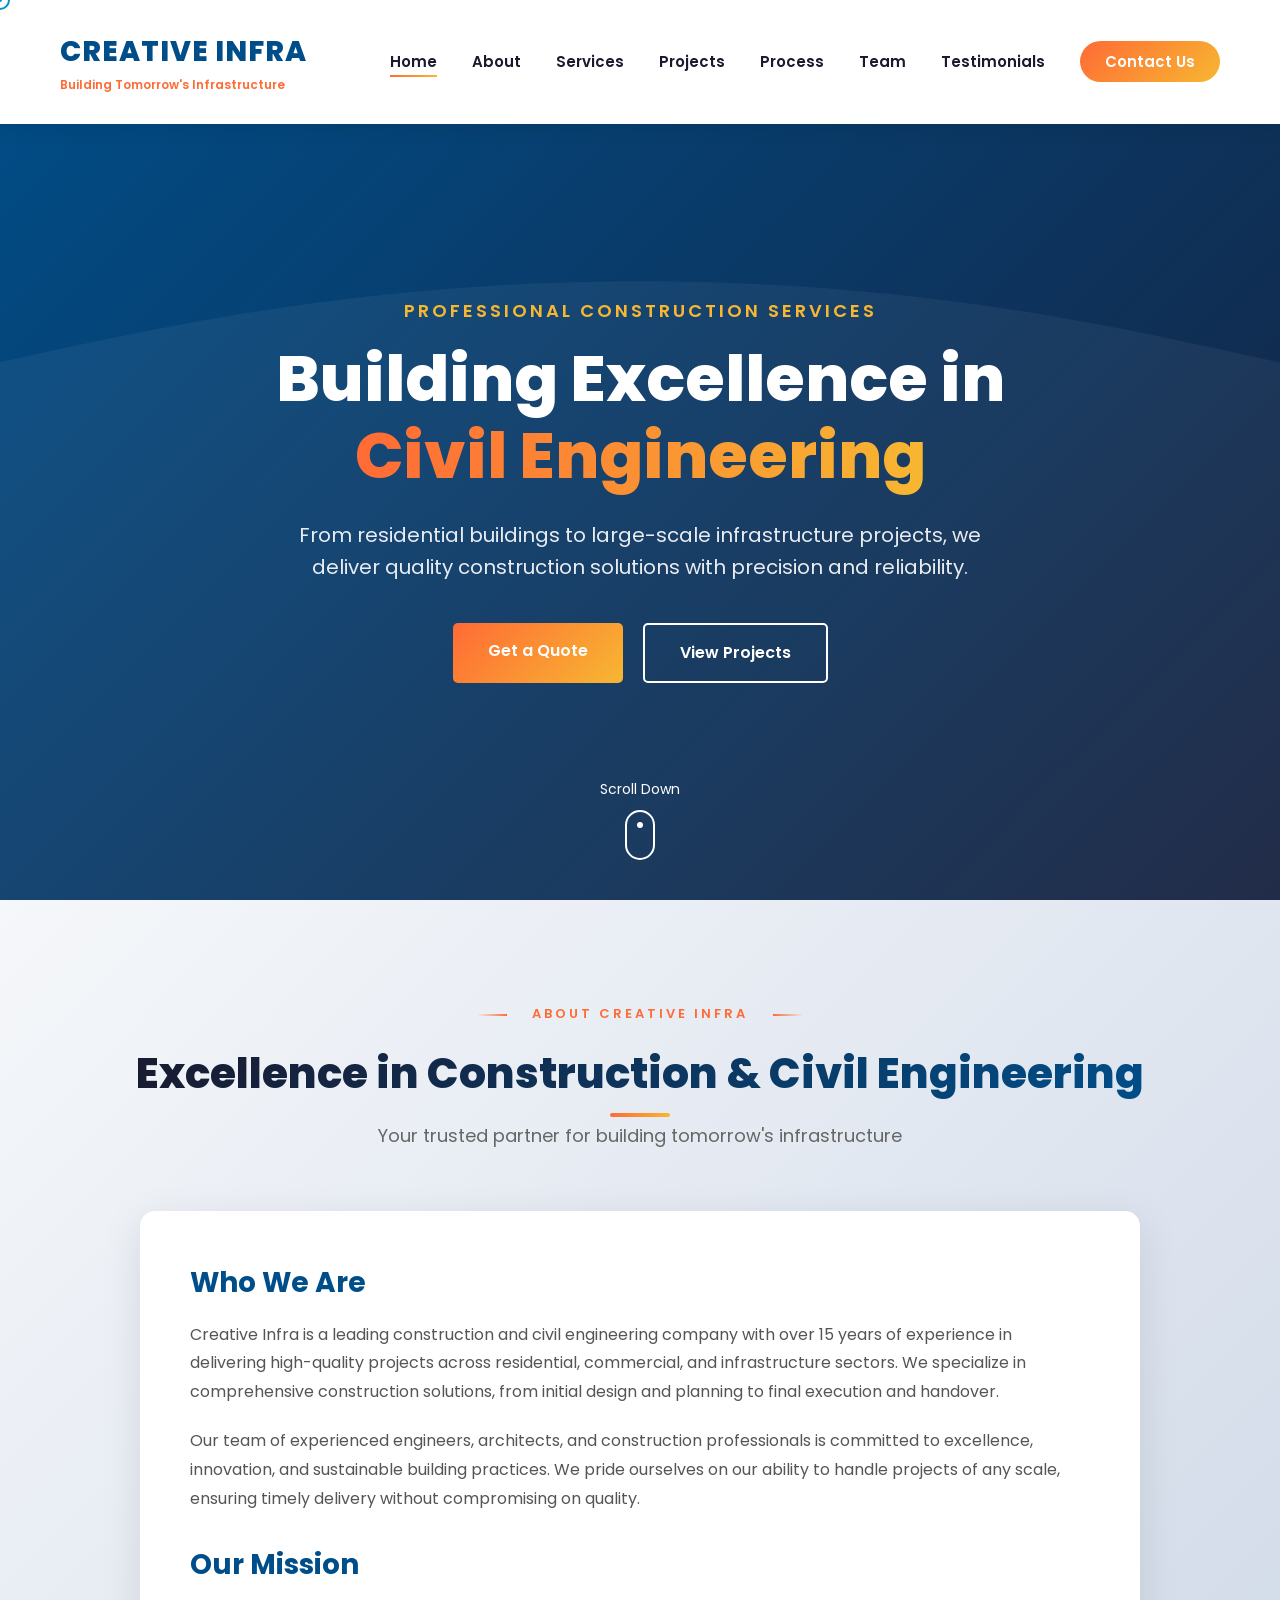
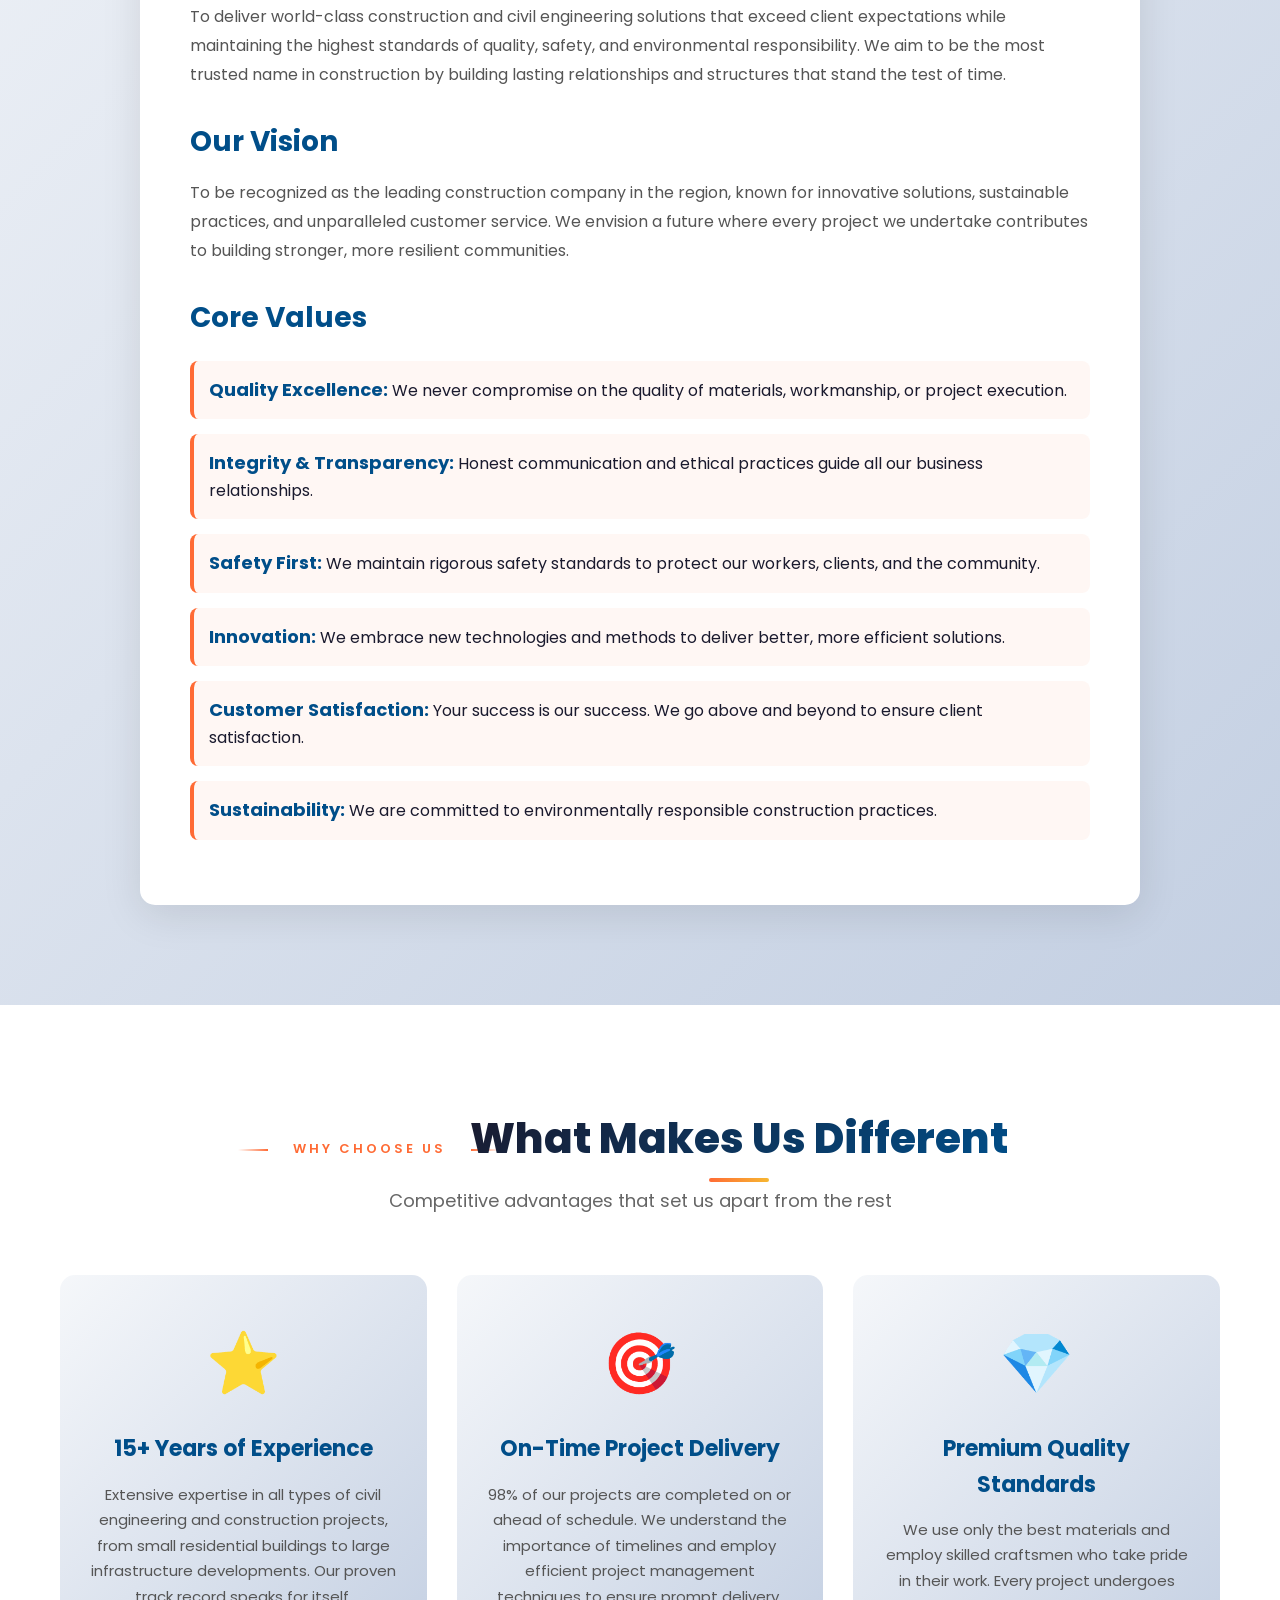
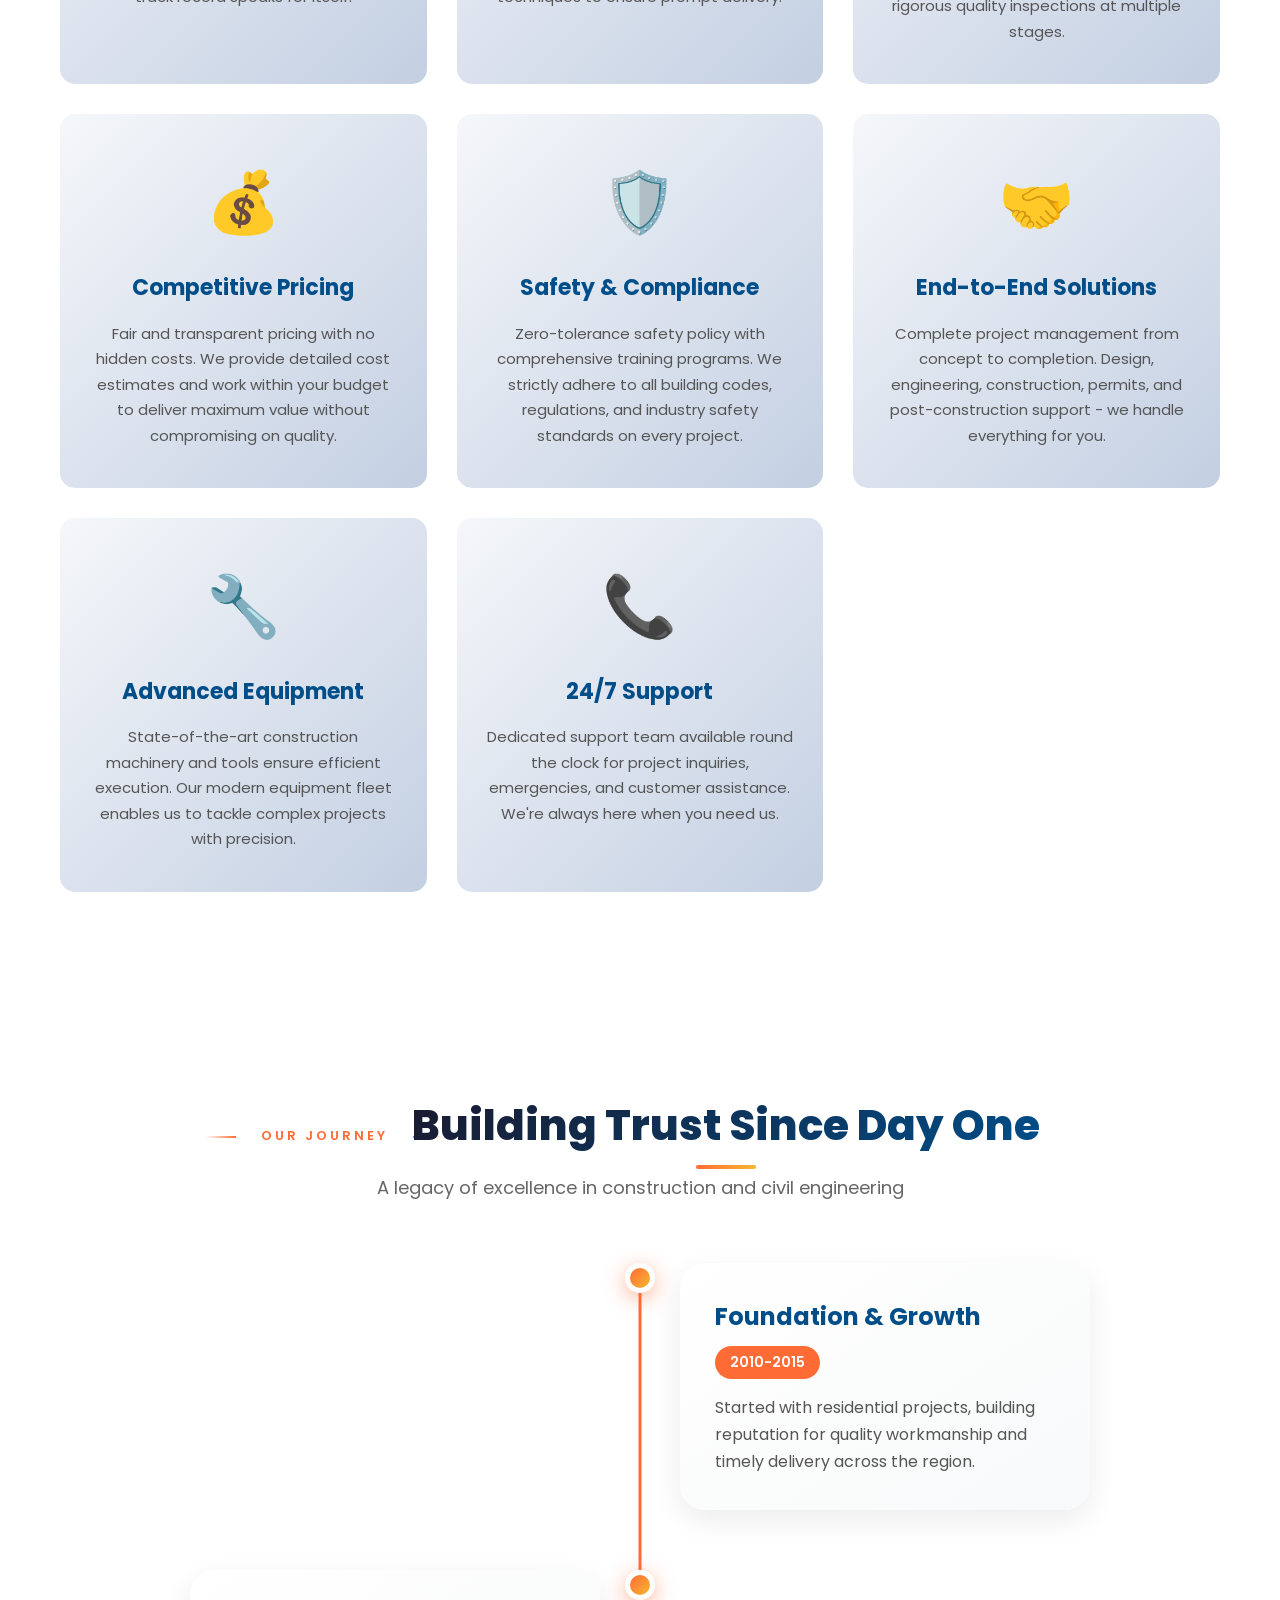
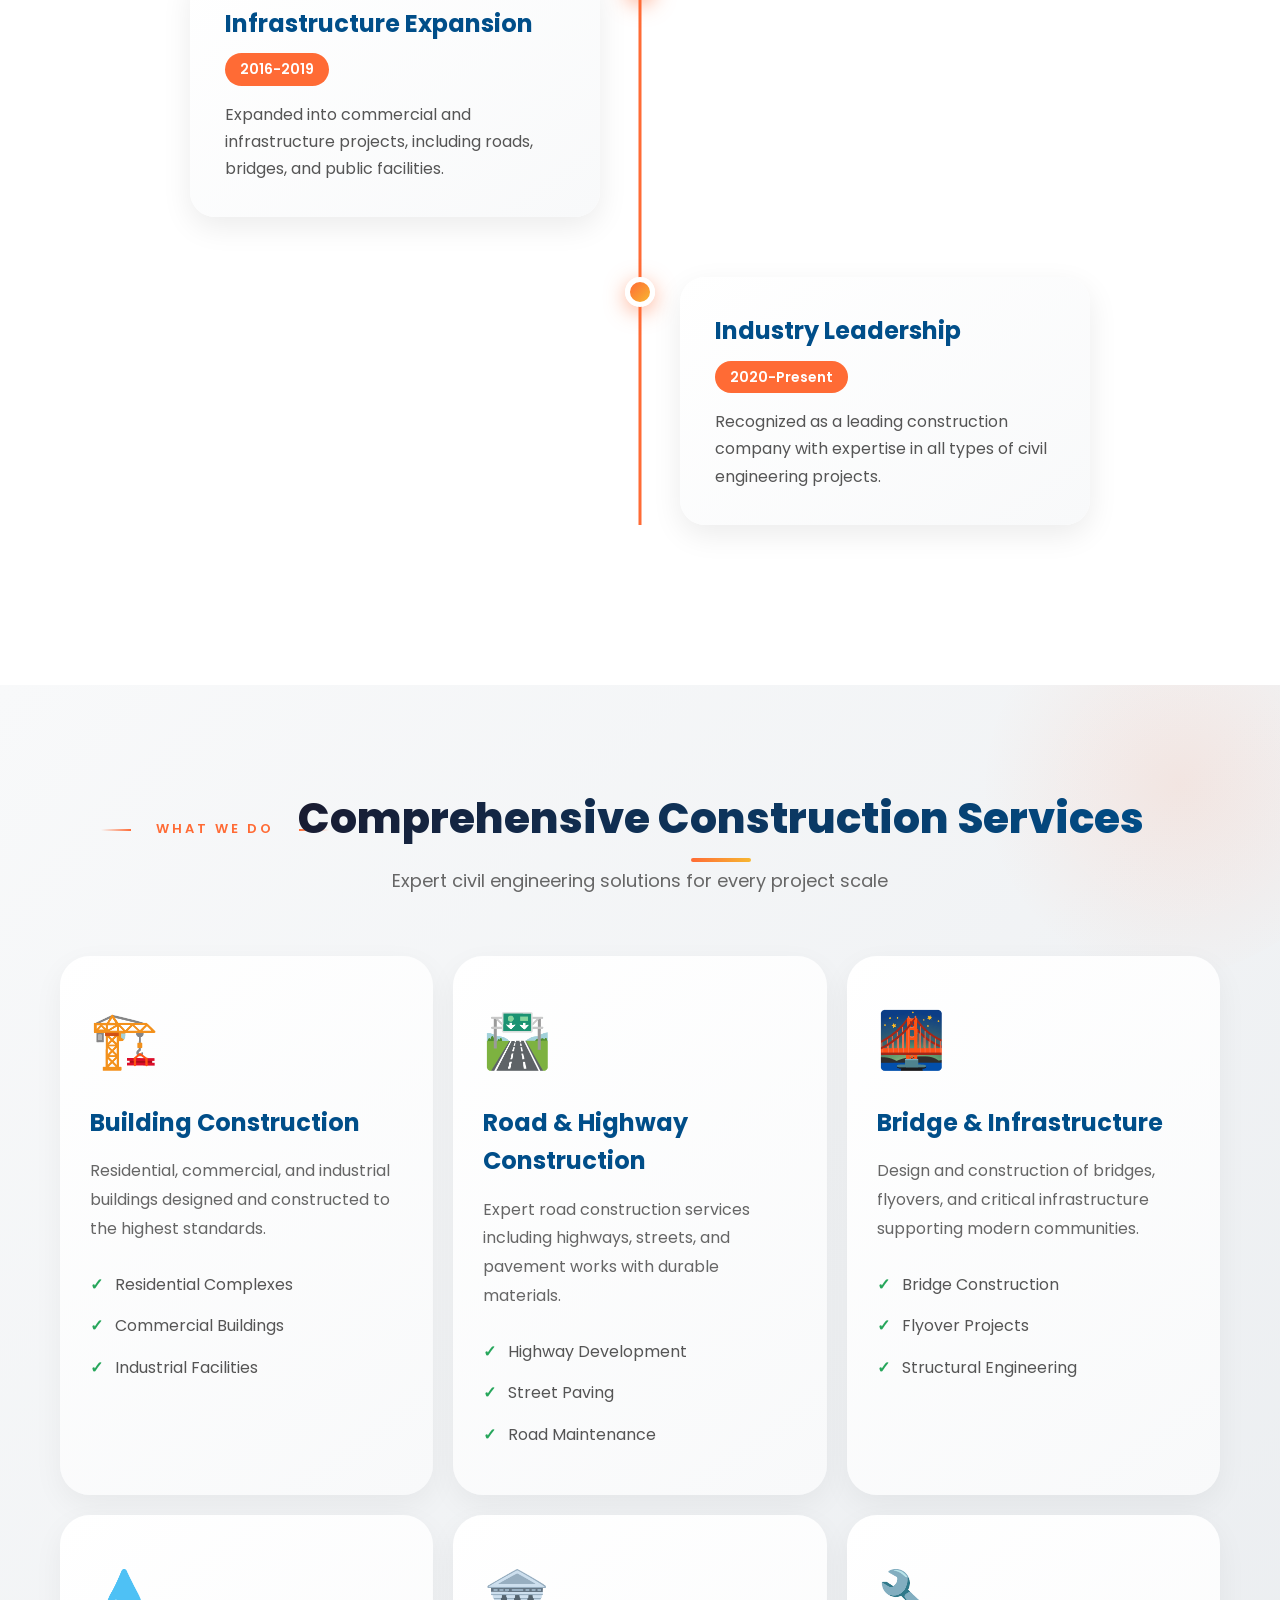
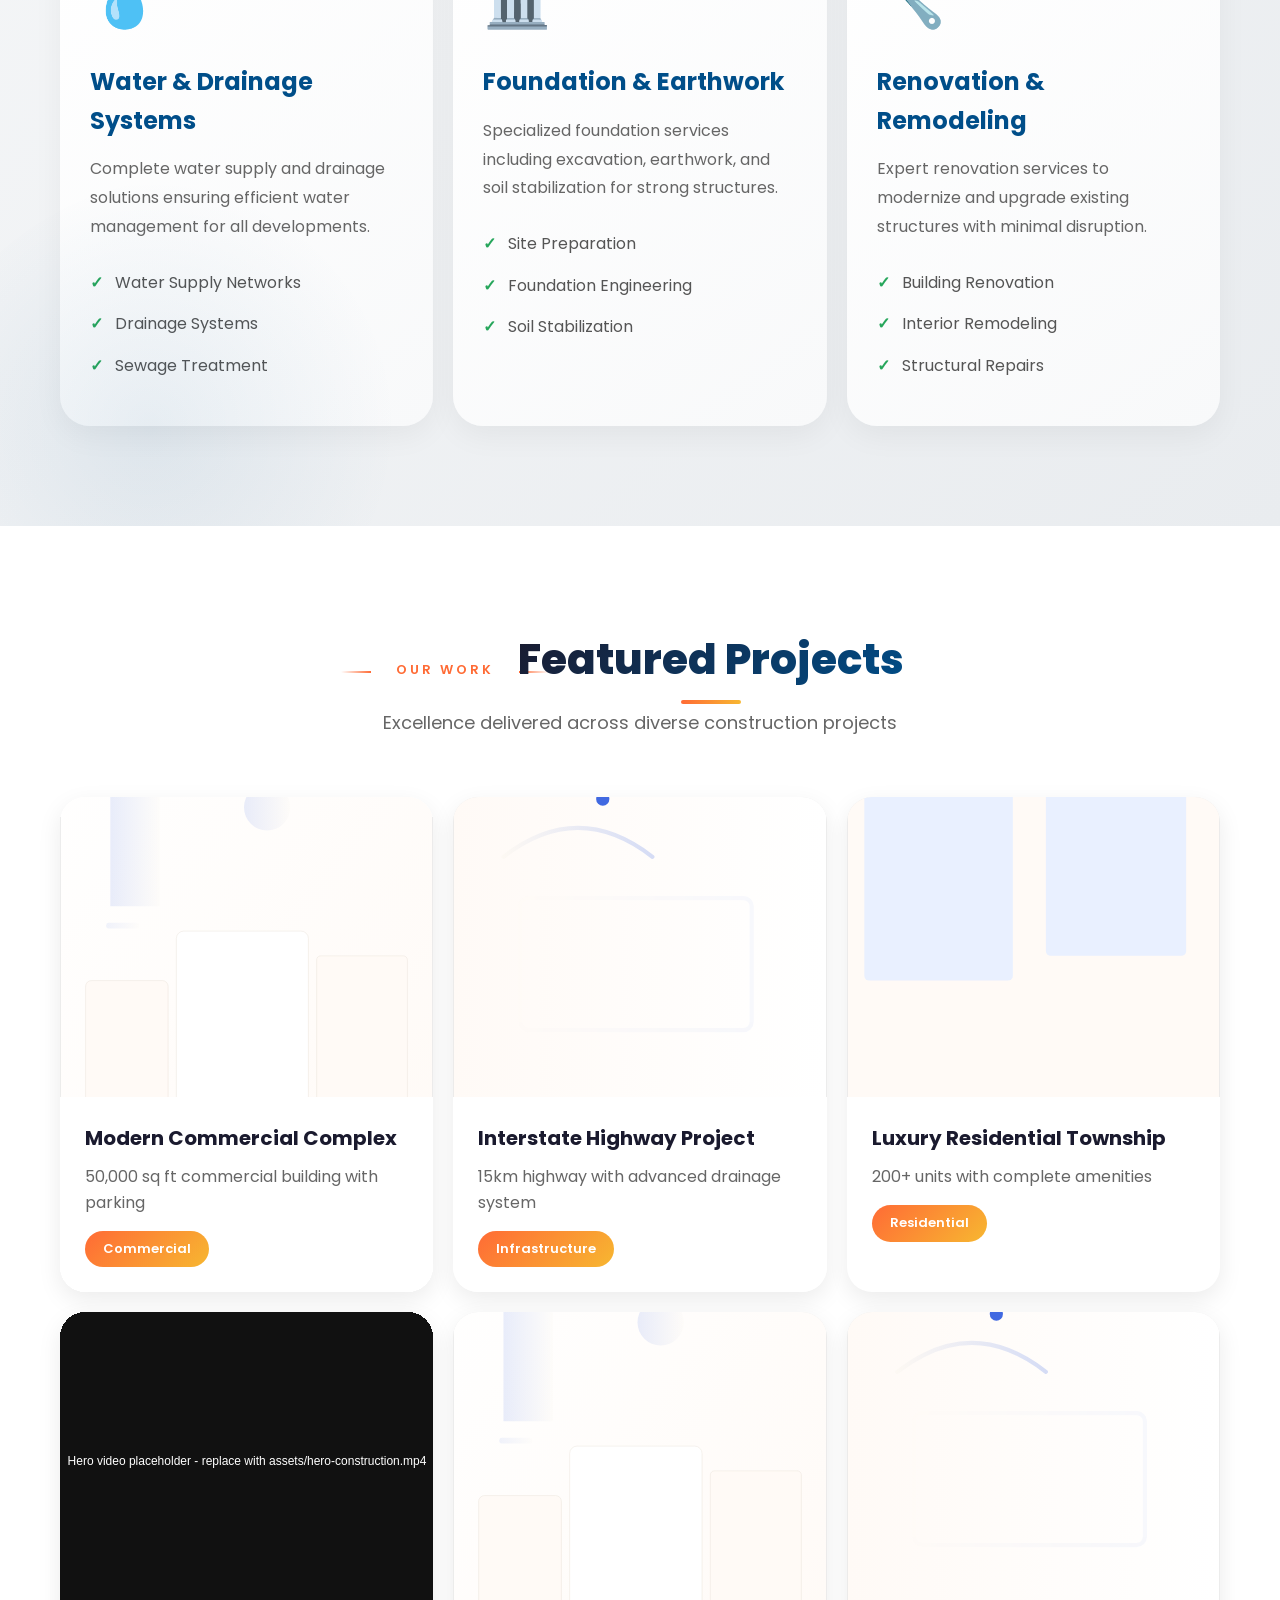
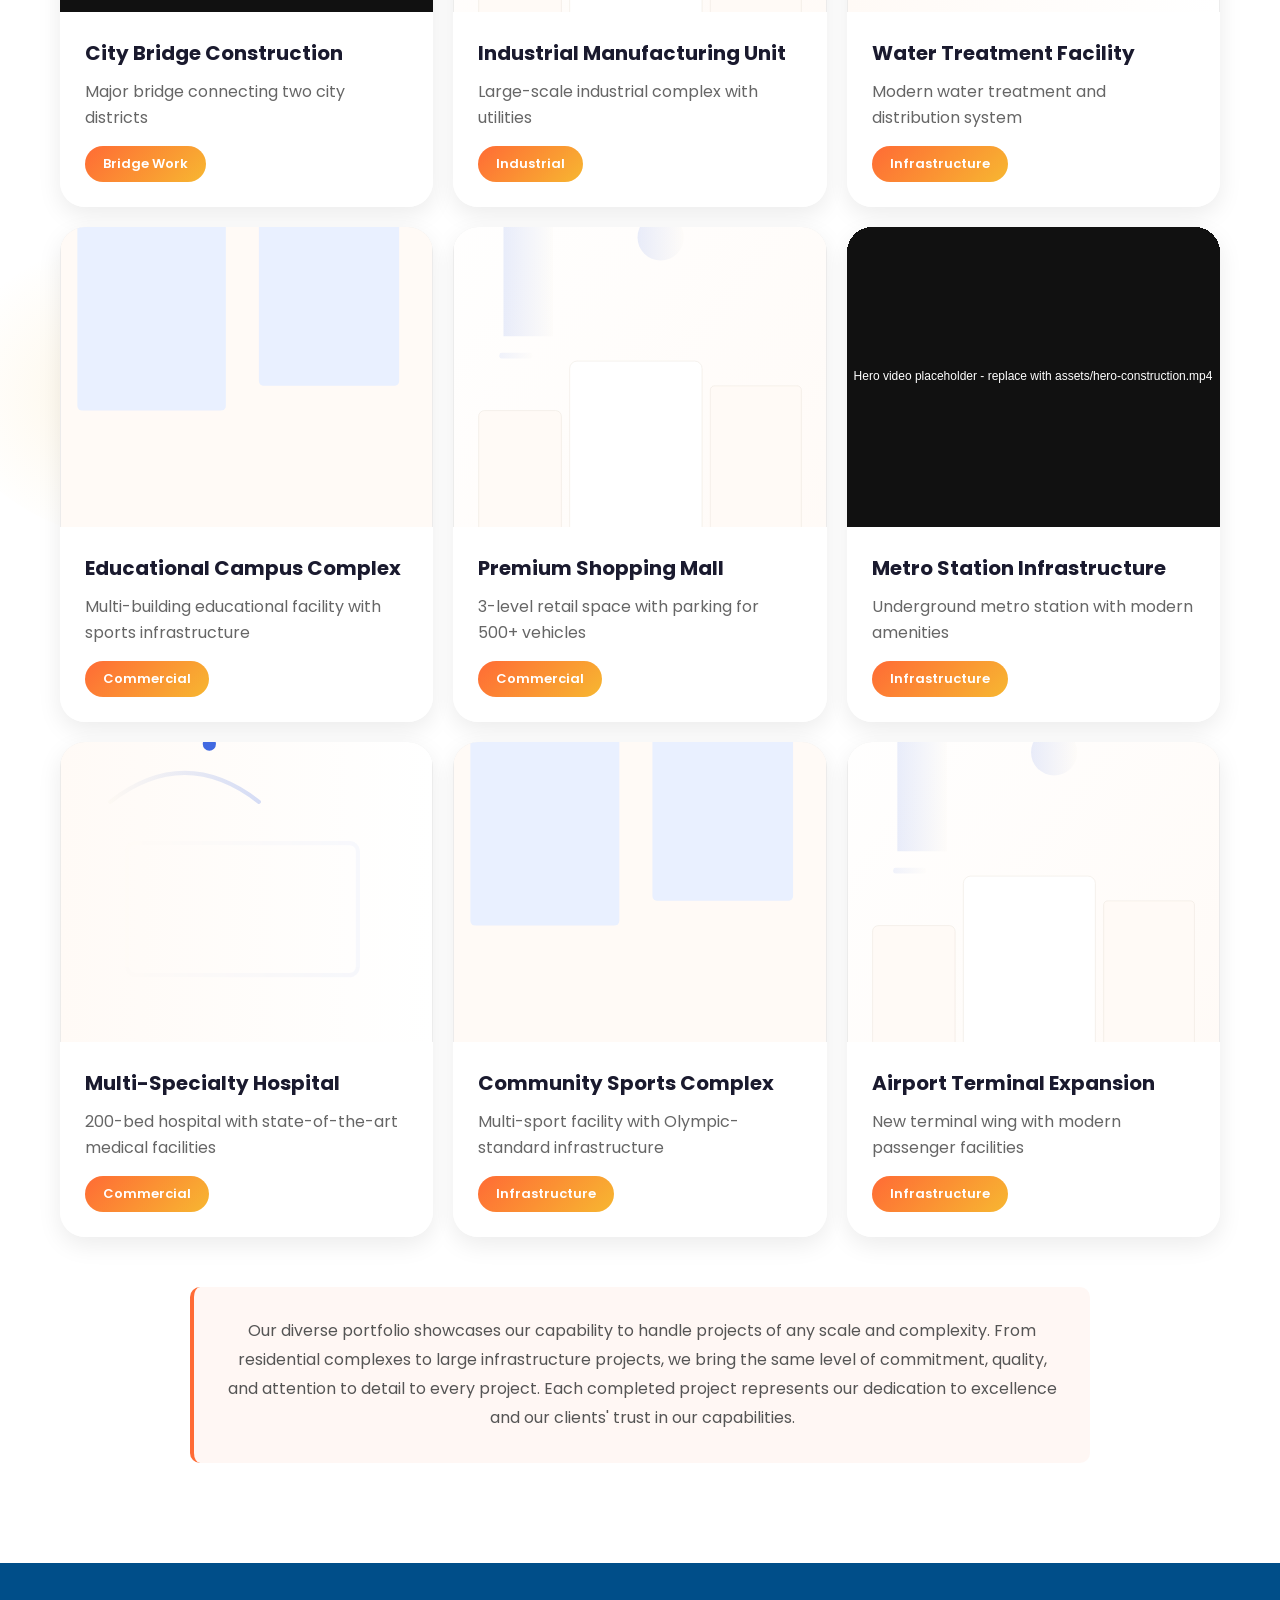
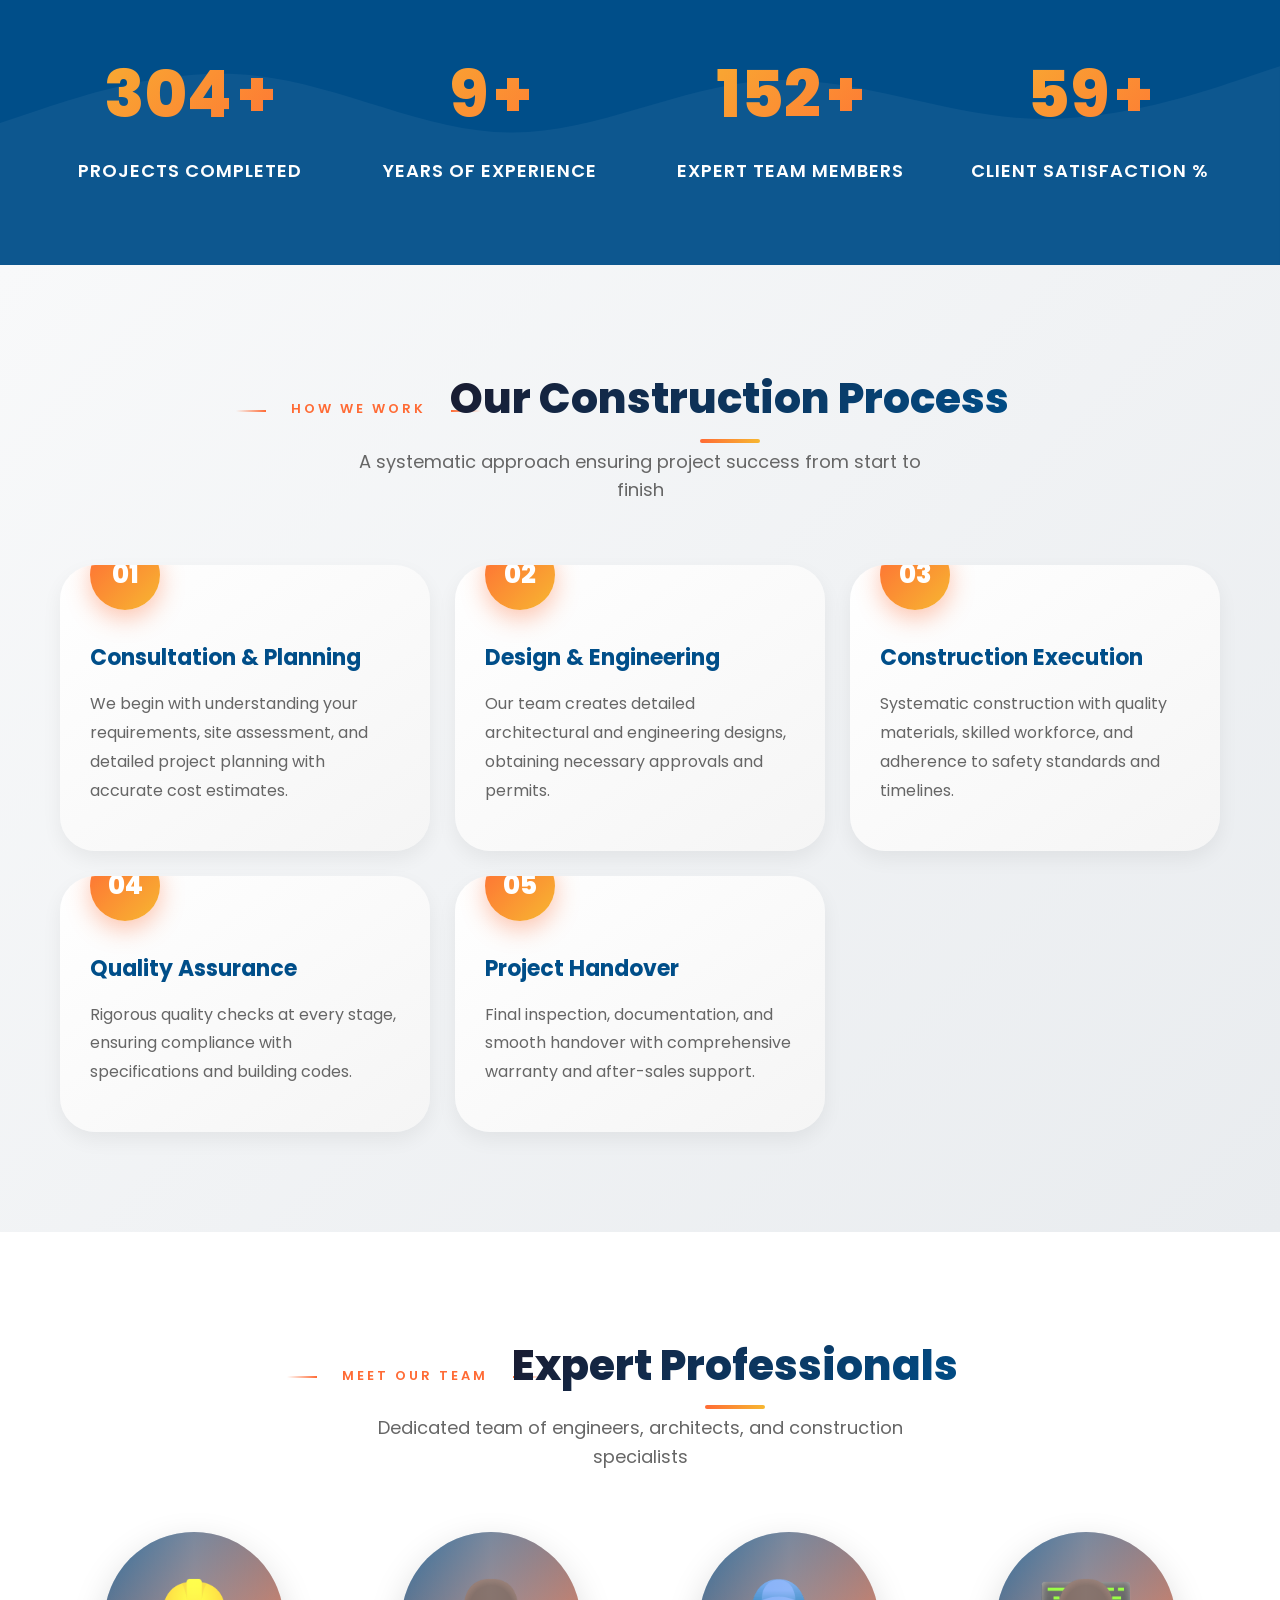
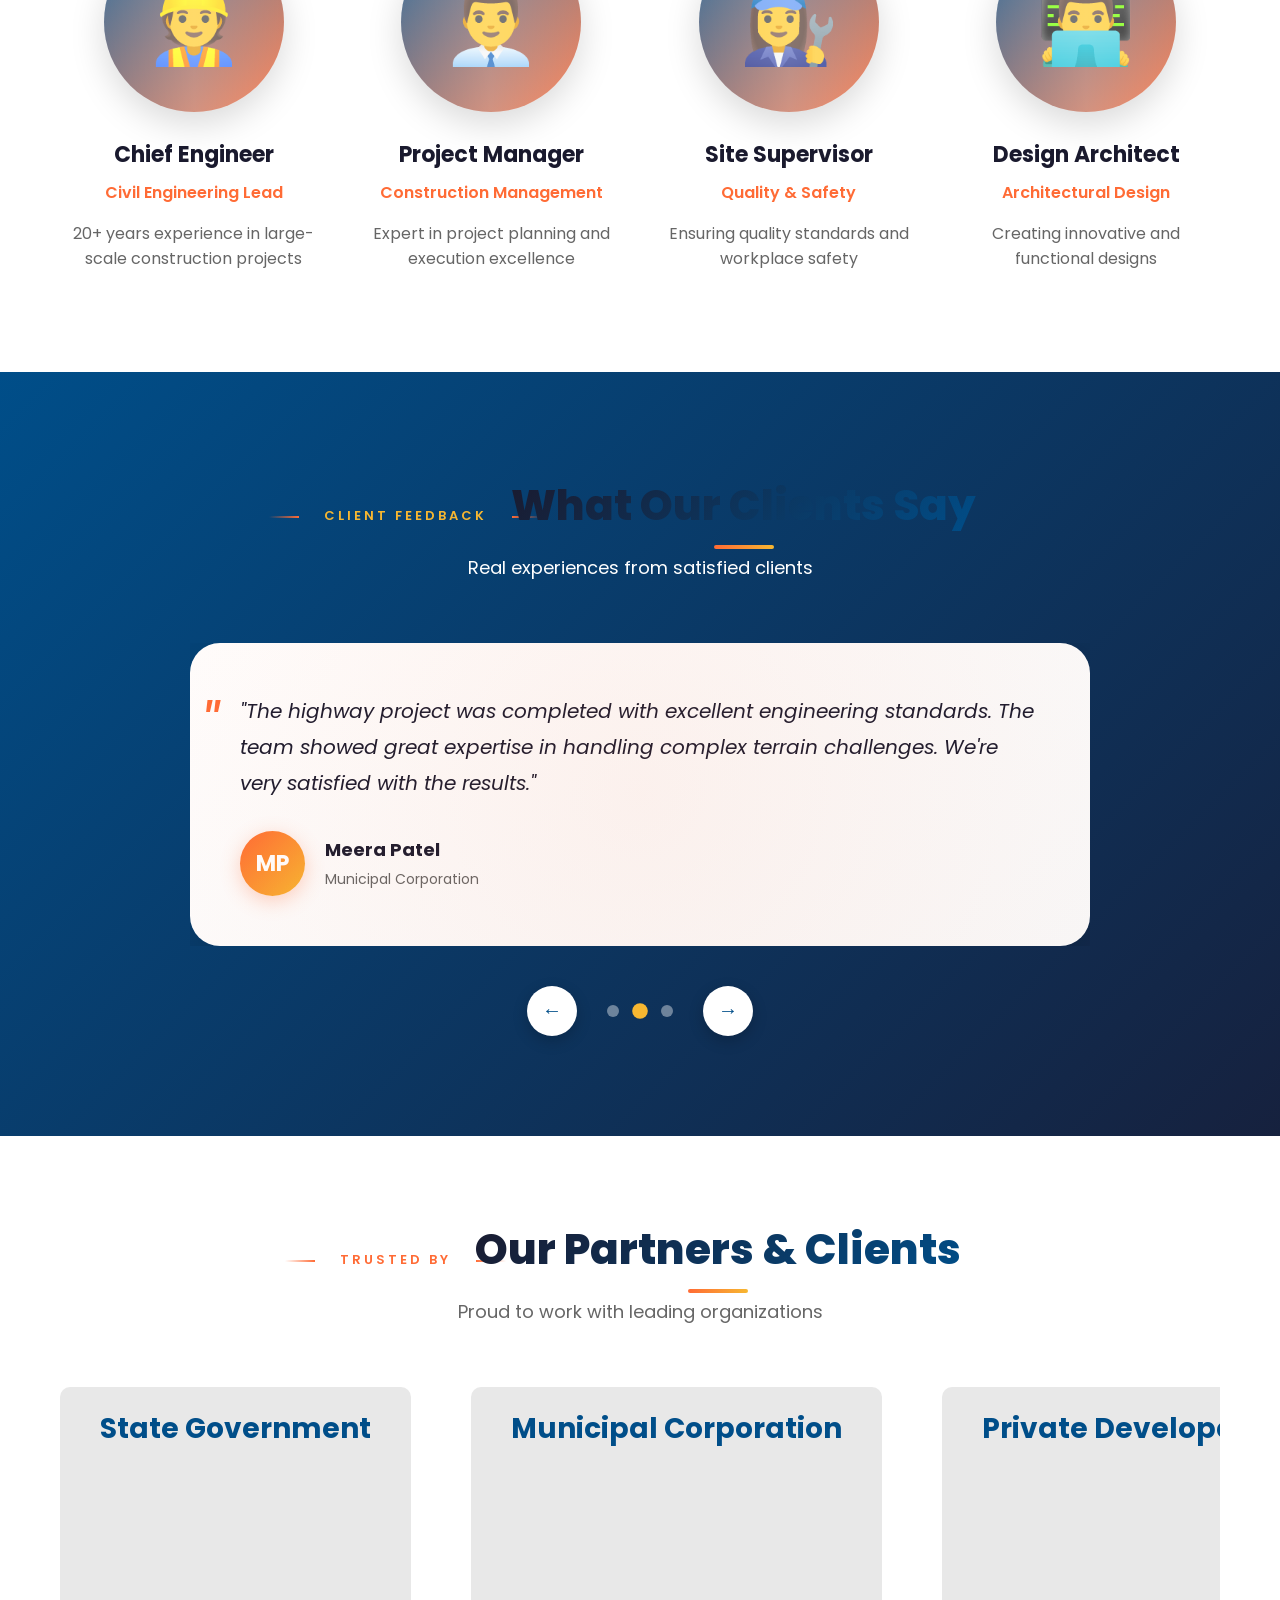
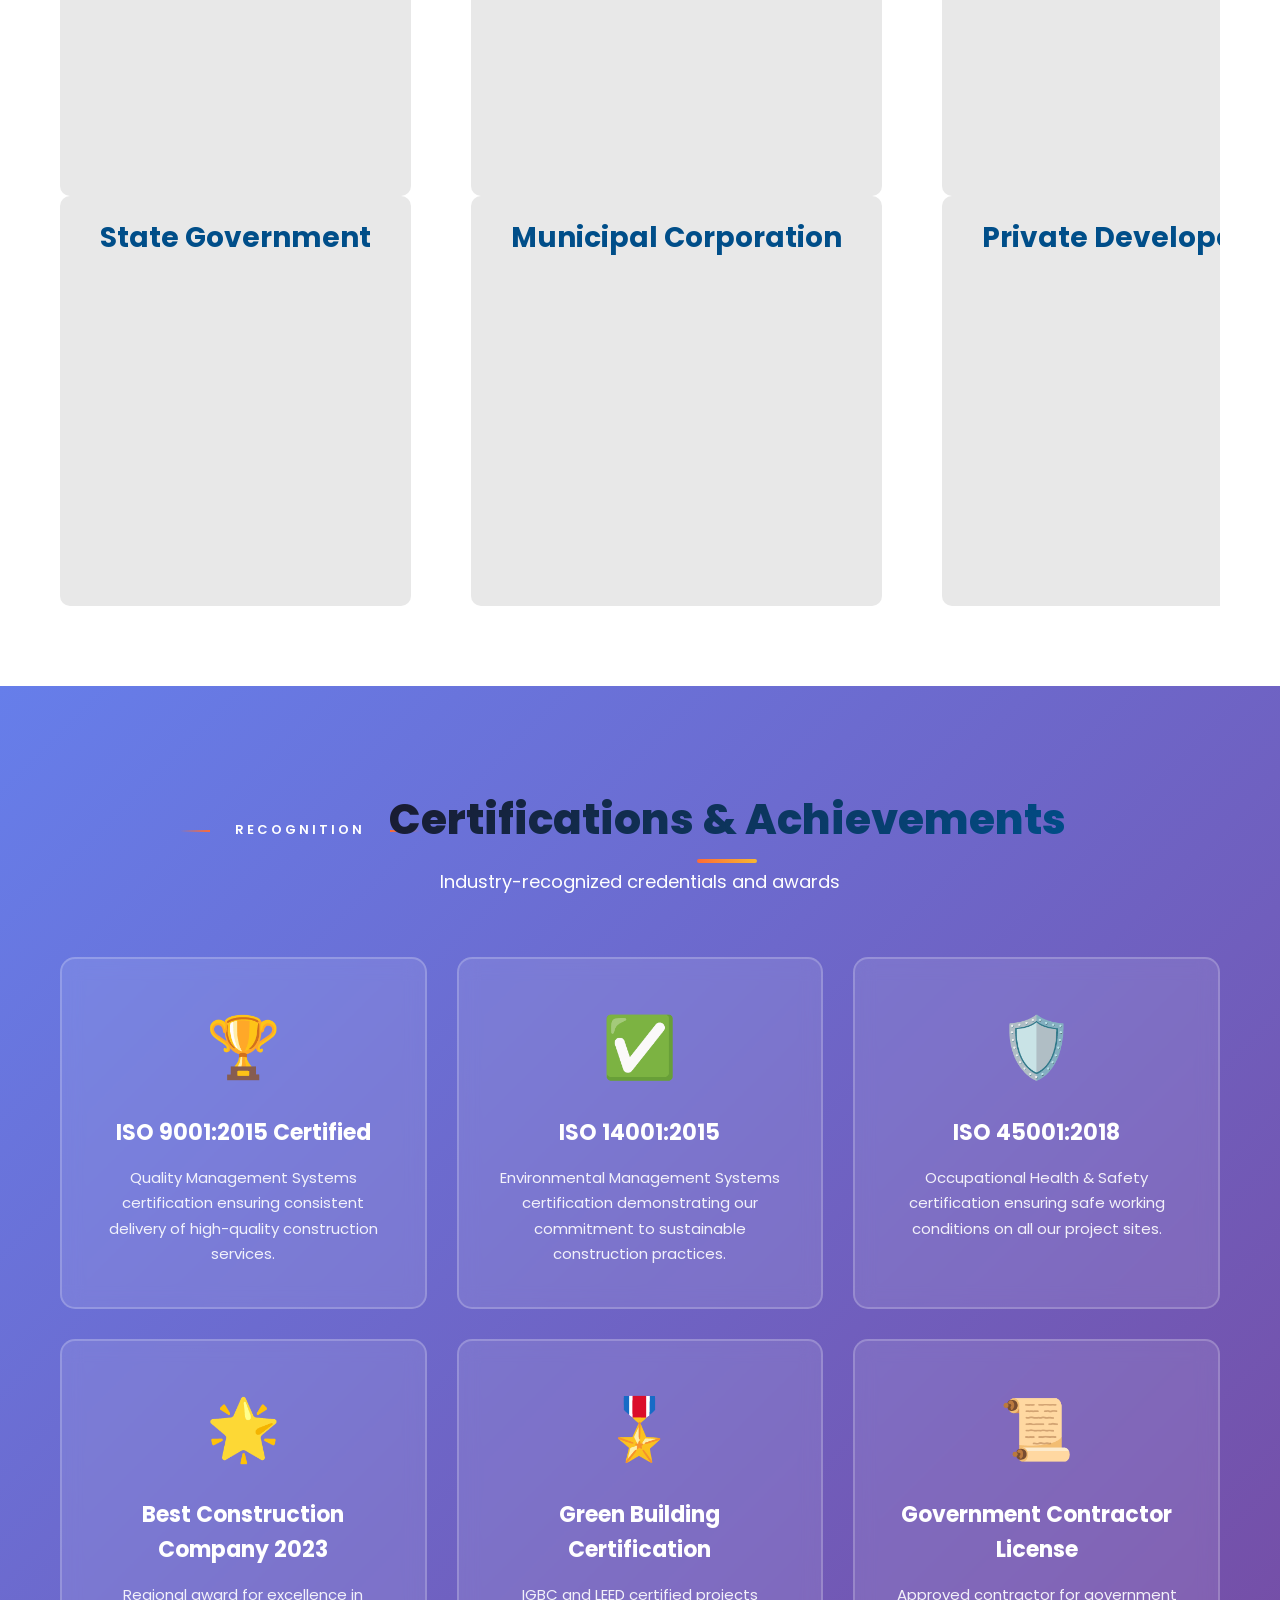
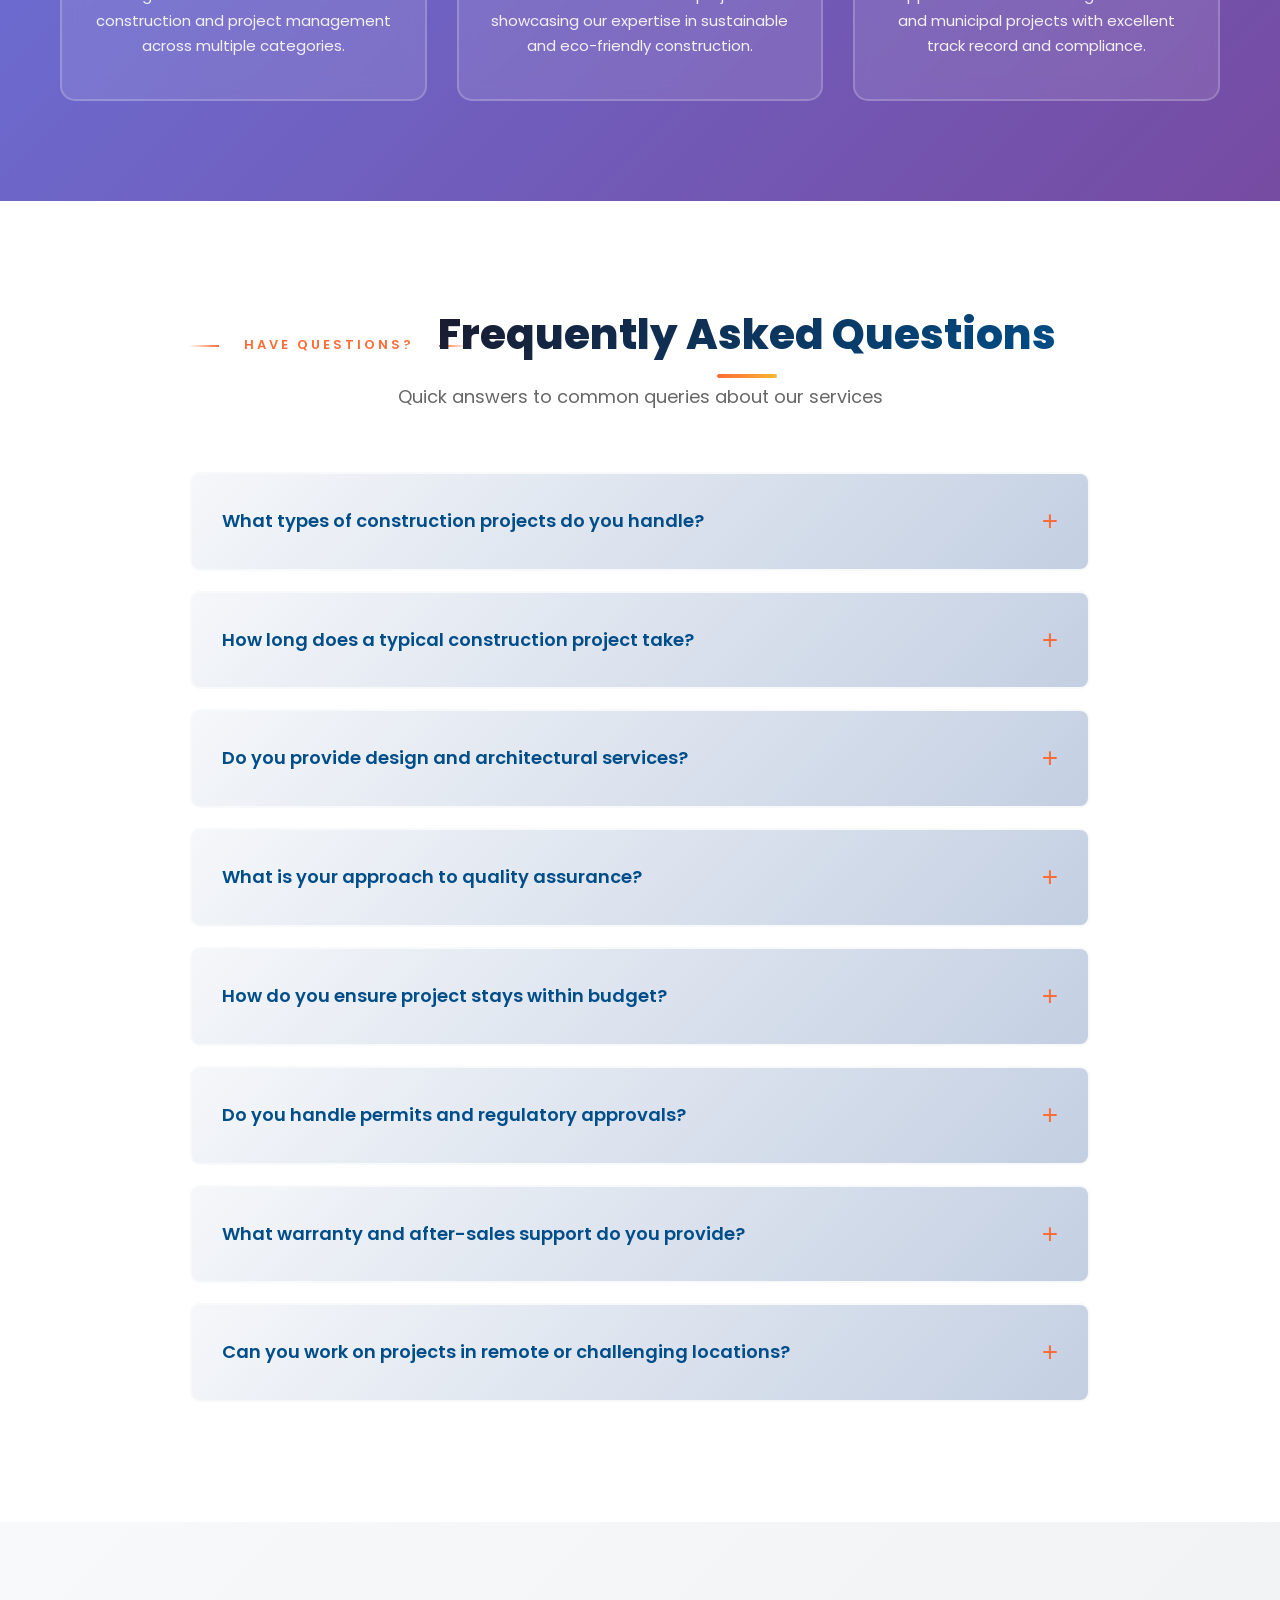
==== commit 6e8cef32: "Add comprehensive content enhancements with new sections and expanded information Co-authored-by: De" ====
--- a/index.html
+++ b/index.html
@@ -26,6 +26,7 @@
                 </button>
                 <ul class="nav-menu">
                     <li><a href="#hero">Home</a></li>
+                    <li><a href="#about">About</a></li>
                     <li><a href="#services">Services</a></li>
                     <li><a href="#gallery">Projects</a></li>
                     <li><a href="#process">Process</a></li>
@@ -55,6 +56,93 @@
         </div>
     </section>
 
+    <!-- About Us Section -->
+    <section id="about">
+        <div class="container">
+            <div class="section-header">
+                <span class="section-label">About Creative Infra</span>
+                <h2>Excellence in Construction & Civil Engineering</h2>
+                <p>Your trusted partner for building tomorrow's infrastructure</p>
+            </div>
+            <div class="about-content">
+                <div class="about-text">
+                    <h3>Who We Are</h3>
+                    <p>Creative Infra is a leading construction and civil engineering company with over 15 years of experience in delivering high-quality projects across residential, commercial, and infrastructure sectors. We specialize in comprehensive construction solutions, from initial design and planning to final execution and handover.</p>
+                    <p>Our team of experienced engineers, architects, and construction professionals is committed to excellence, innovation, and sustainable building practices. We pride ourselves on our ability to handle projects of any scale, ensuring timely delivery without compromising on quality.</p>
+                    
+                    <h3>Our Mission</h3>
+                    <p>To deliver world-class construction and civil engineering solutions that exceed client expectations while maintaining the highest standards of quality, safety, and environmental responsibility. We aim to be the most trusted name in construction by building lasting relationships and structures that stand the test of time.</p>
+                    
+                    <h3>Our Vision</h3>
+                    <p>To be recognized as the leading construction company in the region, known for innovative solutions, sustainable practices, and unparalleled customer service. We envision a future where every project we undertake contributes to building stronger, more resilient communities.</p>
+                    
+                    <h3>Core Values</h3>
+                    <ul class="values-list">
+                        <li><strong>Quality Excellence:</strong> We never compromise on the quality of materials, workmanship, or project execution.</li>
+                        <li><strong>Integrity & Transparency:</strong> Honest communication and ethical practices guide all our business relationships.</li>
+                        <li><strong>Safety First:</strong> We maintain rigorous safety standards to protect our workers, clients, and the community.</li>
+                        <li><strong>Innovation:</strong> We embrace new technologies and methods to deliver better, more efficient solutions.</li>
+                        <li><strong>Customer Satisfaction:</strong> Your success is our success. We go above and beyond to ensure client satisfaction.</li>
+                        <li><strong>Sustainability:</strong> We are committed to environmentally responsible construction practices.</li>
+                    </ul>
+                </div>
+            </div>
+        </div>
+    </section>
+
+    <!-- Why Choose Us Section -->
+    <section id="why-choose-us">
+        <div class="container">
+            <div class="section-header">
+                <span class="section-label">Why Choose Us</span>
+                <h2>What Makes Us Different</h2>
+                <p>Competitive advantages that set us apart from the rest</p>
+            </div>
+            <div class="features-grid">
+                <div class="feature-card">
+                    <div class="feature-icon">⭐</div>
+                    <h3>15+ Years of Experience</h3>
+                    <p>Extensive expertise in all types of civil engineering and construction projects, from small residential buildings to large infrastructure developments. Our proven track record speaks for itself.</p>
+                </div>
+                <div class="feature-card">
+                    <div class="feature-icon">🎯</div>
+                    <h3>On-Time Project Delivery</h3>
+                    <p>98% of our projects are completed on or ahead of schedule. We understand the importance of timelines and employ efficient project management techniques to ensure prompt delivery.</p>
+                </div>
+                <div class="feature-card">
+                    <div class="feature-icon">💎</div>
+                    <h3>Premium Quality Standards</h3>
+                    <p>We use only the best materials and employ skilled craftsmen who take pride in their work. Every project undergoes rigorous quality inspections at multiple stages.</p>
+                </div>
+                <div class="feature-card">
+                    <div class="feature-icon">💰</div>
+                    <h3>Competitive Pricing</h3>
+                    <p>Fair and transparent pricing with no hidden costs. We provide detailed cost estimates and work within your budget to deliver maximum value without compromising on quality.</p>
+                </div>
+                <div class="feature-card">
+                    <div class="feature-icon">🛡️</div>
+                    <h3>Safety & Compliance</h3>
+                    <p>Zero-tolerance safety policy with comprehensive training programs. We strictly adhere to all building codes, regulations, and industry safety standards on every project.</p>
+                </div>
+                <div class="feature-card">
+                    <div class="feature-icon">🤝</div>
+                    <h3>End-to-End Solutions</h3>
+                    <p>Complete project management from concept to completion. Design, engineering, construction, permits, and post-construction support - we handle everything for you.</p>
+                </div>
+                <div class="feature-card">
+                    <div class="feature-icon">🔧</div>
+                    <h3>Advanced Equipment</h3>
+                    <p>State-of-the-art construction machinery and tools ensure efficient execution. Our modern equipment fleet enables us to tackle complex projects with precision.</p>
+                </div>
+                <div class="feature-card">
+                    <div class="feature-icon">📞</div>
+                    <h3>24/7 Support</h3>
+                    <p>Dedicated support team available round the clock for project inquiries, emergencies, and customer assistance. We're always here when you need us.</p>
+                </div>
+            </div>
+        </div>
+    </section>
+
     <!-- Timeline Section -->
     <section id="timeline">
         <div class="container">
@@ -234,6 +322,69 @@
                         <span class="project-category">Infrastructure</span>
                     </div>
                 </div>
+                <div class="gallery-item">
+                    <div class="gallery-image">
+                        <img src="poster-graphic.svg" alt="Educational Campus">
+                    </div>
+                    <div class="gallery-info">
+                        <h3>Educational Campus Complex</h3>
+                        <p>Multi-building educational facility with sports infrastructure</p>
+                        <span class="project-category">Commercial</span>
+                    </div>
+                </div>
+                <div class="gallery-item">
+                    <div class="gallery-image">
+                        <img src="poster-a.svg" alt="Shopping Mall">
+                    </div>
+                    <div class="gallery-info">
+                        <h3>Premium Shopping Mall</h3>
+                        <p>3-level retail space with parking for 500+ vehicles</p>
+                        <span class="project-category">Commercial</span>
+                    </div>
+                </div>
+                <div class="gallery-item">
+                    <div class="gallery-image">
+                        <img src="poster-video-placeholder.svg" alt="Metro Station">
+                    </div>
+                    <div class="gallery-info">
+                        <h3>Metro Station Infrastructure</h3>
+                        <p>Underground metro station with modern amenities</p>
+                        <span class="project-category">Infrastructure</span>
+                    </div>
+                </div>
+                <div class="gallery-item">
+                    <div class="gallery-image">
+                        <img src="poster-b.svg" alt="Hospital Building">
+                    </div>
+                    <div class="gallery-info">
+                        <h3>Multi-Specialty Hospital</h3>
+                        <p>200-bed hospital with state-of-the-art medical facilities</p>
+                        <span class="project-category">Commercial</span>
+                    </div>
+                </div>
+                <div class="gallery-item">
+                    <div class="gallery-image">
+                        <img src="poster-graphic.svg" alt="Sports Complex">
+                    </div>
+                    <div class="gallery-info">
+                        <h3>Community Sports Complex</h3>
+                        <p>Multi-sport facility with Olympic-standard infrastructure</p>
+                        <span class="project-category">Infrastructure</span>
+                    </div>
+                </div>
+                <div class="gallery-item">
+                    <div class="gallery-image">
+                        <img src="poster-a.svg" alt="Airport Terminal">
+                    </div>
+                    <div class="gallery-info">
+                        <h3>Airport Terminal Expansion</h3>
+                        <p>New terminal wing with modern passenger facilities</p>
+                        <span class="project-category">Infrastructure</span>
+                    </div>
+                </div>
+            </div>
+            <div class="gallery-description">
+                <p>Our diverse portfolio showcases our capability to handle projects of any scale and complexity. From residential complexes to large infrastructure projects, we bring the same level of commitment, quality, and attention to detail to every project. Each completed project represents our dedication to excellence and our clients' trust in our capabilities.</p>
             </div>
         </div>
     </section>
@@ -439,6 +590,134 @@
         </div>
     </section>
 
+    <!-- Certifications & Achievements Section -->
+    <section id="certifications">
+        <div class="container">
+            <div class="section-header">
+                <span class="section-label">Recognition</span>
+                <h2>Certifications & Achievements</h2>
+                <p>Industry-recognized credentials and awards</p>
+            </div>
+            <div class="certifications-grid">
+                <div class="cert-card">
+                    <div class="cert-icon">🏆</div>
+                    <h3>ISO 9001:2015 Certified</h3>
+                    <p>Quality Management Systems certification ensuring consistent delivery of high-quality construction services.</p>
+                </div>
+                <div class="cert-card">
+                    <div class="cert-icon">✅</div>
+                    <h3>ISO 14001:2015</h3>
+                    <p>Environmental Management Systems certification demonstrating our commitment to sustainable construction practices.</p>
+                </div>
+                <div class="cert-card">
+                    <div class="cert-icon">🛡️</div>
+                    <h3>ISO 45001:2018</h3>
+                    <p>Occupational Health & Safety certification ensuring safe working conditions on all our project sites.</p>
+                </div>
+                <div class="cert-card">
+                    <div class="cert-icon">🌟</div>
+                    <h3>Best Construction Company 2023</h3>
+                    <p>Regional award for excellence in construction and project management across multiple categories.</p>
+                </div>
+                <div class="cert-card">
+                    <div class="cert-icon">🎖️</div>
+                    <h3>Green Building Certification</h3>
+                    <p>IGBC and LEED certified projects showcasing our expertise in sustainable and eco-friendly construction.</p>
+                </div>
+                <div class="cert-card">
+                    <div class="cert-icon">📜</div>
+                    <h3>Government Contractor License</h3>
+                    <p>Approved contractor for government and municipal projects with excellent track record and compliance.</p>
+                </div>
+            </div>
+        </div>
+    </section>
+
+    <!-- FAQ Section -->
+    <section id="faq">
+        <div class="container">
+            <div class="section-header">
+                <span class="section-label">Have Questions?</span>
+                <h2>Frequently Asked Questions</h2>
+                <p>Quick answers to common queries about our services</p>
+            </div>
+            <div class="faq-container">
+                <div class="faq-item">
+                    <div class="faq-question">
+                        <h3>What types of construction projects do you handle?</h3>
+                        <span class="faq-toggle">+</span>
+                    </div>
+                    <div class="faq-answer">
+                        <p>We handle all types of construction projects including residential buildings, commercial complexes, industrial facilities, roads and highways, bridges, water treatment plants, educational institutions, hospitals, and infrastructure development. Our expertise spans from small-scale renovations to large infrastructure projects.</p>
+                    </div>
+                </div>
+                <div class="faq-item">
+                    <div class="faq-question">
+                        <h3>How long does a typical construction project take?</h3>
+                        <span class="faq-toggle">+</span>
+                    </div>
+                    <div class="faq-answer">
+                        <p>Project duration varies based on scope and complexity. A residential building typically takes 8-12 months, commercial buildings 12-18 months, and large infrastructure projects 18-36 months. We provide detailed timelines during the planning phase and maintain transparency throughout the project lifecycle.</p>
+                    </div>
+                </div>
+                <div class="faq-item">
+                    <div class="faq-question">
+                        <h3>Do you provide design and architectural services?</h3>
+                        <span class="faq-toggle">+</span>
+                    </div>
+                    <div class="faq-answer">
+                        <p>Yes, we offer comprehensive design and architectural services. Our in-house team of architects and engineers can create custom designs tailored to your requirements, obtain necessary approvals, and handle all engineering aspects. We provide complete turnkey solutions from concept to completion.</p>
+                    </div>
+                </div>
+                <div class="faq-item">
+                    <div class="faq-question">
+                        <h3>What is your approach to quality assurance?</h3>
+                        <span class="faq-toggle">+</span>
+                    </div>
+                    <div class="faq-answer">
+                        <p>We follow a rigorous quality assurance process with multiple inspection stages. Our ISO 9001:2015 certified quality management system ensures consistent standards. We use premium materials, employ skilled workforce, conduct regular quality audits, and maintain detailed documentation throughout the project.</p>
+                    </div>
+                </div>
+                <div class="faq-item">
+                    <div class="faq-question">
+                        <h3>How do you ensure project stays within budget?</h3>
+                        <span class="faq-toggle">+</span>
+                    </div>
+                    <div class="faq-answer">
+                        <p>We provide detailed cost estimates before project commencement and maintain transparent communication throughout. Our project management team carefully monitors expenses, optimizes resource utilization, and provides regular budget updates. We believe in no hidden costs and work diligently to deliver value within your budget.</p>
+                    </div>
+                </div>
+                <div class="faq-item">
+                    <div class="faq-question">
+                        <h3>Do you handle permits and regulatory approvals?</h3>
+                        <span class="faq-toggle">+</span>
+                    </div>
+                    <div class="faq-answer">
+                        <p>Absolutely. We handle all necessary permits, approvals, and regulatory compliance. Our team is well-versed with local building codes, municipal requirements, and environmental regulations. We manage the entire approval process so you can focus on your vision while we handle the bureaucracy.</p>
+                    </div>
+                </div>
+                <div class="faq-item">
+                    <div class="faq-question">
+                        <h3>What warranty and after-sales support do you provide?</h3>
+                        <span class="faq-toggle">+</span>
+                    </div>
+                    <div class="faq-answer">
+                        <p>We provide comprehensive warranty coverage on all our projects, typically ranging from 1-5 years depending on project type and components. Our after-sales support team addresses any issues promptly. We also offer annual maintenance contracts for ongoing support and periodic inspections.</p>
+                    </div>
+                </div>
+                <div class="faq-item">
+                    <div class="faq-question">
+                        <h3>Can you work on projects in remote or challenging locations?</h3>
+                        <span class="faq-toggle">+</span>
+                    </div>
+                    <div class="faq-answer">
+                        <p>Yes, we have extensive experience working in diverse geographical locations including remote areas and challenging terrains. Our team is equipped with advanced machinery and expertise to handle difficult site conditions. We conduct thorough site assessments and develop appropriate construction strategies for any location.</p>
+                    </div>
+                </div>
+            </div>
+        </div>
+    </section>
+
     <!-- Contact Section -->
     <section id="contact">
         <div class="container">
--- a/styles.css
+++ b/styles.css
@@ -43,6 +43,50 @@
     line-height: 1.6;
     color: var(--dark-gray);
     overflow-x: hidden;
+    cursor: none;
+}
+
+/* Custom Cursor */
+.custom-cursor {
+    position: fixed;
+    width: 20px;
+    height: 20px;
+    border: 2px solid var(--primary-orange);
+    border-radius: 50%;
+    pointer-events: none;
+    z-index: 9999;
+    transition: all 0.15s ease;
+    transform: translate(-50%, -50%);
+    mix-blend-mode: difference;
+}
+
+.custom-cursor::after {
+    content: '';
+    position: absolute;
+    top: 50%;
+    left: 50%;
+    width: 4px;
+    height: 4px;
+    background: var(--primary-orange);
+    border-radius: 50%;
+    transform: translate(-50%, -50%);
+}
+
+.custom-cursor.hover {
+    width: 50px;
+    height: 50px;
+    background: rgba(255, 107, 53, 0.1);
+    border-color: var(--accent-yellow);
+}
+
+/* Show default cursor on touch devices */
+@media (hover: none) {
+    body {
+        cursor: auto;
+    }
+    .custom-cursor {
+        display: none;
+    }
 }
 
 img {
@@ -81,14 +125,33 @@
 }
 
 .btn-primary {
-    background: var(--primary-orange);
+    background: linear-gradient(135deg, var(--primary-orange), var(--accent-yellow));
     color: var(--white);
+    position: relative;
+    overflow: hidden;
+}
+
+.btn-primary::before {
+    content: '';
+    position: absolute;
+    top: 50%;
+    left: 50%;
+    width: 0;
+    height: 0;
+    border-radius: 50%;
+    background: rgba(255, 255, 255, 0.3);
+    transform: translate(-50%, -50%);
+    transition: width 0.6s, height 0.6s;
+}
+
+.btn-primary:hover::before {
+    width: 300px;
+    height: 300px;
 }
 
 .btn-primary:hover {
-    background: #E85A2A;
-    transform: translateY(-2px);
-    box-shadow: 0 10px 25px rgba(255, 107, 53, 0.3);
+    transform: translateY(-3px);
+    box-shadow: 0 15px 35px rgba(255, 107, 53, 0.4);
 }
 
 .btn-secondary {
@@ -105,6 +168,7 @@
 .section-header {
     text-align: center;
     margin-bottom: 60px;
+    position: relative;
 }
 
 .section-label {
@@ -112,16 +176,54 @@
     color: var(--primary-orange);
     font-weight: 600;
     text-transform: uppercase;
-    letter-spacing: 2px;
-    font-size: 14px;
-    margin-bottom: 10px;
+    letter-spacing: 3px;
+    font-size: 13px;
+    margin-bottom: 15px;
+    position: relative;
+    padding: 0 20px;
+}
+
+.section-label::before,
+.section-label::after {
+    content: '';
+    position: absolute;
+    top: 50%;
+    width: 30px;
+    height: 2px;
+    background: linear-gradient(90deg, transparent, var(--primary-orange));
+}
+
+.section-label::before {
+    left: -35px;
+}
+
+.section-label::after {
+    right: -35px;
+    background: linear-gradient(90deg, var(--primary-orange), transparent);
 }
 
 .section-header h2 {
     font-size: 42px;
     font-weight: 800;
-    color: var(--dark-gray);
+    background: linear-gradient(135deg, var(--dark-gray), var(--secondary-blue));
+    -webkit-background-clip: text;
+    -webkit-text-fill-color: transparent;
+    background-clip: text;
     margin-bottom: 15px;
+    position: relative;
+    display: inline-block;
+}
+
+.section-header h2::after {
+    content: '';
+    position: absolute;
+    bottom: -10px;
+    left: 50%;
+    transform: translateX(-50%);
+    width: 60px;
+    height: 4px;
+    background: linear-gradient(90deg, var(--primary-orange), var(--accent-yellow));
+    border-radius: 2px;
 }
 
 .section-header p {
@@ -174,23 +276,44 @@
 .nav-menu a {
     font-weight: 600;
     color: var(--dark-gray);
-    transition: var(--transition-smooth);
+    transition: all 0.3s ease;
     font-size: 15px;
+    position: relative;
+}
+
+.nav-menu a::after {
+    content: '';
+    position: absolute;
+    bottom: -5px;
+    left: 0;
+    width: 0;
+    height: 2px;
+    background: linear-gradient(90deg, var(--primary-orange), var(--accent-yellow));
+    transition: width 0.3s ease;
+}
+
+.nav-menu a:hover::after,
+.nav-menu a.active::after {
+    width: 100%;
 }
 
 .nav-menu a:hover {
     color: var(--primary-orange);
+    transform: translateY(-2px);
 }
 
 .nav-menu .btn-contact {
     padding: 10px 25px;
-    background: var(--primary-orange);
+    background: linear-gradient(135deg, var(--primary-orange), var(--accent-yellow));
     color: var(--white);
-    border-radius: 5px;
+    border-radius: 25px;
+    transition: all 0.4s ease;
 }
 
 .nav-menu .btn-contact:hover {
-    background: var(--secondary-blue);
+    background: linear-gradient(135deg, var(--secondary-blue), var(--primary-orange));
+    transform: translateY(-2px);
+    box-shadow: 0 8px 20px rgba(255, 107, 53, 0.3);
 }
 
 .mobile-menu-toggle {
@@ -221,6 +344,7 @@
     justify-content: center;
     text-align: center;
     padding-top: 80px;
+    overflow: hidden;
 }
 
 .hero-overlay {
@@ -231,6 +355,12 @@
     bottom: 0;
     background: url('data:image/svg+xml,<svg xmlns="http://www.w3.org/2000/svg" viewBox="0 0 1440 320"><path fill="rgba(255,255,255,0.05)" d="M0,96L48,112C96,128,192,160,288,160C384,160,480,128,576,112C672,96,768,96,864,112C960,128,1056,160,1152,165.3C1248,171,1344,149,1392,138.7L1440,128L1440,320L1392,320C1344,320,1248,320,1152,320C1056,320,960,320,864,320C768,320,672,320,576,320C480,320,384,320,288,320C192,320,96,320,48,320L0,320Z"></path></svg>') no-repeat bottom;
     background-size: cover;
+    animation: float 6s ease-in-out infinite;
+}
+
+@keyframes float {
+    0%, 100% { transform: translateY(0); }
+    50% { transform: translateY(-20px); }
 }
 
 .hero-content {
@@ -255,10 +385,20 @@
     color: var(--white);
     line-height: 1.2;
     margin-bottom: 25px;
+    animation: fadeInUp 1s ease forwards;
 }
 
 .hero-title span {
-    color: var(--primary-orange);
+    background: linear-gradient(90deg, var(--primary-orange), var(--accent-yellow));
+    -webkit-background-clip: text;
+    -webkit-text-fill-color: transparent;
+    background-clip: text;
+    animation: gradientShift 3s ease infinite;
+}
+
+@keyframes gradientShift {
+    0%, 100% { filter: hue-rotate(0deg); }
+    50% { filter: hue-rotate(20deg); }
 }
 
 .hero-description {
@@ -358,22 +498,34 @@
     position: absolute;
     left: 50%;
     top: 0;
-    width: 25px;
-    height: 25px;
-    background: var(--primary-orange);
+    width: 30px;
+    height: 30px;
+    background: linear-gradient(135deg, var(--primary-orange), var(--accent-yellow));
     border-radius: 50%;
     transform: translateX(-50%);
     border: 5px solid var(--white);
-    box-shadow: 0 0 0 3px var(--primary-orange);
+    box-shadow: 0 5px 20px rgba(255, 107, 53, 0.5);
     z-index: 2;
+    transition: all 0.4s ease;
+}
+
+.timeline-item:hover .timeline-marker {
+    transform: translateX(-50%) scale(1.3) rotate(180deg);
+    box-shadow: 0 8px 30px rgba(255, 107, 53, 0.7);
 }
 
 .timeline-content {
     width: calc(50% - 40px);
-    background: var(--light-gray);
-    padding: 30px;
-    border-radius: 10px;
-    box-shadow: 0 5px 20px rgba(0, 0, 0, 0.1);
+    background: linear-gradient(145deg, #ffffff, #f8f9fa);
+    padding: 35px;
+    border-radius: 25px;
+    box-shadow: 0 10px 30px rgba(0, 0, 0, 0.08);
+    transition: all 0.5s cubic-bezier(0.68, -0.55, 0.265, 1.55);
+}
+
+.timeline-item:hover .timeline-content {
+    transform: scale(1.05);
+    box-shadow: 0 20px 45px rgba(255, 107, 53, 0.15);
 }
 
 .timeline-item:nth-child(odd) .timeline-content {
@@ -412,31 +564,94 @@
 #services {
     padding: var(--section-padding);
     background: linear-gradient(135deg, #f8f9fa 0%, #e9ecef 100%);
+    position: relative;
+    overflow: hidden;
+}
+
+#services::before {
+    content: '';
+    position: absolute;
+    top: -100px;
+    right: -100px;
+    width: 400px;
+    height: 400px;
+    background: radial-gradient(circle, rgba(255, 107, 53, 0.1) 0%, transparent 70%);
+    border-radius: 40% 60% 70% 30% / 40% 50% 60% 50%;
+    animation: morphBlob 8s ease-in-out infinite;
+}
+
+#services::after {
+    content: '';
+    position: absolute;
+    bottom: -150px;
+    left: -100px;
+    width: 500px;
+    height: 500px;
+    background: radial-gradient(circle, rgba(0, 78, 137, 0.08) 0%, transparent 70%);
+    border-radius: 60% 40% 30% 70% / 60% 30% 70% 40%;
+    animation: morphBlob 10s ease-in-out infinite reverse;
+}
+
+@keyframes morphBlob {
+    0%, 100% {
+        border-radius: 40% 60% 70% 30% / 40% 50% 60% 50%;
+        transform: rotate(0deg);
+    }
+    50% {
+        border-radius: 70% 30% 50% 50% / 30% 60% 40% 70%;
+        transform: rotate(180deg);
+    }
 }
 
 .services-grid {
     display: grid;
-    grid-template-columns: repeat(auto-fit, minmax(350px, 1fr));
-    gap: 30px;
+    grid-template-columns: repeat(auto-fit, minmax(320px, 1fr));
+    gap: 20px;
 }
 
 .service-card {
-    background: var(--white);
+    background: linear-gradient(145deg, #ffffff 0%, #f8f9fa 100%);
     padding: 40px 30px;
-    border-radius: 15px;
-    box-shadow: 0 5px 25px rgba(0, 0, 0, 0.08);
-    transition: var(--transition-smooth);
-    border-top: 4px solid var(--primary-orange);
+    border-radius: 30px;
+    box-shadow: 0 10px 30px rgba(0, 0, 0, 0.05);
+    transition: all 0.5s cubic-bezier(0.175, 0.885, 0.32, 1.275);
+    border: none;
+    position: relative;
+    overflow: hidden;
+}
+
+.service-card::before {
+    content: '';
+    position: absolute;
+    top: 0;
+    left: 0;
+    width: 100%;
+    height: 4px;
+    background: linear-gradient(90deg, var(--primary-orange), var(--accent-yellow));
+    transform: scaleX(0);
+    transform-origin: left;
+    transition: transform 0.5s ease;
+}
+
+.service-card:hover::before {
+    transform: scaleX(1);
 }
 
 .service-card:hover {
-    transform: translateY(-10px);
-    box-shadow: 0 15px 40px rgba(0, 0, 0, 0.15);
+    transform: translateY(-15px) rotate(1deg);
+    box-shadow: 0 20px 50px rgba(255, 107, 53, 0.2);
 }
 
 .service-icon {
-    font-size: 50px;
+    font-size: 55px;
     margin-bottom: 20px;
+    transition: all 0.5s cubic-bezier(0.68, -0.55, 0.265, 1.55);
+    display: inline-block;
+}
+
+.service-card:hover .service-icon {
+    transform: scale(1.2) rotate(10deg);
+    filter: drop-shadow(0 10px 20px rgba(255, 107, 53, 0.3));
 }
 
 .service-card h3 {
@@ -477,26 +692,40 @@
 #gallery {
     padding: var(--section-padding);
     background: var(--white);
+    position: relative;
+    overflow: hidden;
+}
+
+#gallery::before {
+    content: '';
+    position: absolute;
+    top: 50%;
+    left: -50px;
+    width: 300px;
+    height: 300px;
+    background: radial-gradient(circle, rgba(247, 183, 49, 0.1) 0%, transparent 70%);
+    border-radius: 50% 50% 30% 70% / 50% 70% 30% 50%;
+    animation: morphBlob 12s ease-in-out infinite;
 }
 
 .gallery-grid {
     display: grid;
-    grid-template-columns: repeat(auto-fit, minmax(350px, 1fr));
-    gap: 30px;
+    grid-template-columns: repeat(auto-fit, minmax(300px, 1fr));
+    gap: 20px;
 }
 
 .gallery-item {
     position: relative;
-    border-radius: 15px;
+    border-radius: 25px;
     overflow: hidden;
-    box-shadow: 0 5px 25px rgba(0, 0, 0, 0.1);
-    transition: var(--transition-smooth);
+    box-shadow: 0 8px 25px rgba(0, 0, 0, 0.08);
+    transition: all 0.6s cubic-bezier(0.23, 1, 0.32, 1);
     cursor: pointer;
 }
 
 .gallery-item:hover {
-    transform: translateY(-10px);
-    box-shadow: 0 15px 40px rgba(0, 0, 0, 0.2);
+    transform: translateY(-12px) scale(1.02);
+    box-shadow: 0 25px 50px rgba(0, 0, 0, 0.15);
 }
 
 .gallery-image {
@@ -510,11 +739,11 @@
     width: 100%;
     height: 100%;
     object-fit: cover;
-    transition: var(--transition-smooth);
+    transition: all 0.8s cubic-bezier(0.23, 1, 0.32, 1);
 }
 
 .gallery-item:hover .gallery-image img {
-    transform: scale(1.1);
+    transform: scale(1.15) rotate(2deg);
 }
 
 .gallery-info {
@@ -535,12 +764,18 @@
 
 .project-category {
     display: inline-block;
-    background: var(--primary-orange);
+    background: linear-gradient(135deg, var(--primary-orange), var(--accent-yellow));
     color: var(--white);
-    padding: 5px 15px;
-    border-radius: 20px;
+    padding: 8px 18px;
+    border-radius: 25px;
     font-size: 13px;
     font-weight: 600;
+    transition: all 0.3s ease;
+}
+
+.gallery-item:hover .project-category {
+    transform: translateY(-3px);
+    box-shadow: 0 5px 15px rgba(255, 107, 53, 0.4);
 }
 
 /* ===================================
@@ -573,13 +808,27 @@
 .stat-item {
     text-align: center;
     color: var(--white);
+    transition: all 0.4s ease;
+}
+
+.stat-item:hover {
+    transform: translateY(-10px) scale(1.05);
 }
 
 .stat-number {
-    font-size: 60px;
+    font-size: 65px;
     font-weight: 800;
-    color: var(--accent-yellow);
+    background: linear-gradient(135deg, var(--accent-yellow), var(--primary-orange));
+    -webkit-background-clip: text;
+    -webkit-text-fill-color: transparent;
+    background-clip: text;
     margin-bottom: 10px;
+    transition: all 0.4s ease;
+}
+
+.stat-item:hover .stat-number {
+    transform: scale(1.1);
+    filter: drop-shadow(0 5px 15px rgba(247, 183, 49, 0.5));
 }
 
 .stat-number::after {
@@ -604,39 +853,63 @@
 
 .process-grid {
     display: grid;
-    grid-template-columns: repeat(auto-fit, minmax(300px, 1fr));
-    gap: 30px;
+    grid-template-columns: repeat(auto-fit, minmax(280px, 1fr));
+    gap: 25px;
 }
 
 .process-step {
-    background: var(--white);
-    padding: 40px 30px;
-    border-radius: 15px;
-    box-shadow: 0 5px 25px rgba(0, 0, 0, 0.08);
-    position: relative;
-    transition: var(--transition-smooth);
+    background: linear-gradient(145deg, #ffffff, #f5f5f5);
+    padding: 45px 30px;
+    border-radius: 35px;
+    box-shadow: 0 8px 20px rgba(0, 0, 0, 0.06);
+    position: relative;
+    transition: all 0.6s cubic-bezier(0.68, -0.55, 0.265, 1.55);
+    overflow: hidden;
+}
+
+.process-step::after {
+    content: '';
+    position: absolute;
+    top: -50%;
+    right: -50%;
+    width: 200%;
+    height: 200%;
+    background: radial-gradient(circle, rgba(255, 107, 53, 0.05) 0%, transparent 70%);
+    transition: all 0.6s ease;
+    opacity: 0;
+}
+
+.process-step:hover::after {
+    opacity: 1;
+    top: -30%;
+    right: -30%;
 }
 
 .process-step:hover {
-    transform: translateY(-10px);
-    box-shadow: 0 15px 40px rgba(0, 0, 0, 0.15);
+    transform: translateY(-12px) scale(1.03);
+    box-shadow: 0 20px 45px rgba(255, 107, 53, 0.15);
 }
 
 .process-number {
     position: absolute;
-    top: -20px;
+    top: -25px;
     left: 30px;
-    width: 60px;
-    height: 60px;
-    background: var(--primary-orange);
+    width: 70px;
+    height: 70px;
+    background: linear-gradient(135deg, var(--primary-orange), var(--accent-yellow));
     color: var(--white);
-    font-size: 24px;
+    font-size: 26px;
     font-weight: 800;
     display: flex;
     align-items: center;
     justify-content: center;
     border-radius: 50%;
-    box-shadow: 0 5px 15px rgba(255, 107, 53, 0.4);
+    box-shadow: 0 8px 25px rgba(255, 107, 53, 0.4);
+    transition: all 0.4s ease;
+}
+
+.process-step:hover .process-number {
+    transform: rotate(360deg) scale(1.1);
 }
 
 .process-content {
@@ -664,35 +937,53 @@
 
 .team-grid {
     display: grid;
-    grid-template-columns: repeat(auto-fit, minmax(250px, 1fr));
-    gap: 40px;
+    grid-template-columns: repeat(auto-fit, minmax(230px, 1fr));
+    gap: 30px;
 }
 
 .team-member {
     text-align: center;
-    transition: var(--transition-smooth);
+    transition: all 0.5s cubic-bezier(0.175, 0.885, 0.32, 1.275);
 }
 
 .team-member:hover {
-    transform: translateY(-10px);
+    transform: translateY(-15px);
 }
 
 .team-image {
-    width: 200px;
-    height: 200px;
+    width: 180px;
+    height: 180px;
     margin: 0 auto 25px;
     border-radius: 50%;
     background: linear-gradient(135deg, var(--secondary-blue), var(--primary-orange));
     display: flex;
     align-items: center;
     justify-content: center;
-    box-shadow: 0 10px 30px rgba(0, 0, 0, 0.15);
-    transition: var(--transition-smooth);
+    box-shadow: 0 12px 35px rgba(0, 0, 0, 0.15);
+    transition: all 0.6s ease;
+    position: relative;
+    overflow: hidden;
+}
+
+.team-image::before {
+    content: '';
+    position: absolute;
+    top: -50%;
+    left: -50%;
+    width: 200%;
+    height: 200%;
+    background: linear-gradient(45deg, transparent, rgba(255, 255, 255, 0.3), transparent);
+    transform: rotate(45deg);
+    transition: all 0.6s ease;
+}
+
+.team-member:hover .team-image::before {
+    left: 100%;
 }
 
 .team-member:hover .team-image {
-    transform: scale(1.05);
-    box-shadow: 0 15px 40px rgba(0, 0, 0, 0.25);
+    transform: scale(1.1) rotate(5deg);
+    box-shadow: 0 20px 50px rgba(255, 107, 53, 0.3);
 }
 
 .team-silhouette {
@@ -755,10 +1046,28 @@
 }
 
 .testimonial-content {
-    background: var(--white);
+    background: linear-gradient(145deg, #ffffff, #f8f9fa);
     padding: 50px;
-    border-radius: 15px;
-    box-shadow: 0 10px 40px rgba(0, 0, 0, 0.2);
+    border-radius: 30px;
+    box-shadow: 0 15px 50px rgba(0, 0, 0, 0.15);
+    position: relative;
+    overflow: hidden;
+}
+
+.testimonial-content::before {
+    content: '';
+    position: absolute;
+    top: -50%;
+    right: -50%;
+    width: 200%;
+    height: 200%;
+    background: radial-gradient(circle, rgba(255, 107, 53, 0.08) 0%, transparent 70%);
+    animation: pulse 4s ease-in-out infinite;
+}
+
+@keyframes pulse {
+    0%, 100% { transform: scale(1); opacity: 0.5; }
+    50% { transform: scale(1.1); opacity: 0.8; }
 }
 
 .testimonial-text {
@@ -785,16 +1094,22 @@
 }
 
 .author-avatar {
-    width: 60px;
-    height: 60px;
-    background: var(--primary-orange);
+    width: 65px;
+    height: 65px;
+    background: linear-gradient(135deg, var(--primary-orange), var(--accent-yellow));
     color: var(--white);
     border-radius: 50%;
     display: flex;
     align-items: center;
     justify-content: center;
     font-weight: 700;
-    font-size: 20px;
+    font-size: 22px;
+    box-shadow: 0 5px 20px rgba(255, 107, 53, 0.3);
+    transition: all 0.4s ease;
+}
+
+.testimonial-content:hover .author-avatar {
+    transform: rotate(360deg) scale(1.1);
 }
 
 .author-info h4 {
@@ -942,10 +1257,15 @@
 }
 
 .contact-form-wrapper {
-    background: var(--white);
-    padding: 40px;
-    border-radius: 15px;
-    box-shadow: 0 5px 25px rgba(0, 0, 0, 0.1);
+    background: linear-gradient(145deg, #ffffff, #f5f5f5);
+    padding: 45px;
+    border-radius: 30px;
+    box-shadow: 0 10px 40px rgba(0, 0, 0, 0.08);
+    transition: all 0.4s ease;
+}
+
+.contact-form-wrapper:hover {
+    box-shadow: 0 20px 60px rgba(0, 0, 0, 0.12);
 }
 
 .contact-form {
@@ -972,12 +1292,13 @@
 .form-group input,
 .form-group select,
 .form-group textarea {
-    padding: 12px 15px;
-    border: 2px solid #ddd;
-    border-radius: 5px;
+    padding: 14px 18px;
+    border: 2px solid #e0e0e0;
+    border-radius: 15px;
     font-family: var(--font-primary);
     font-size: 15px;
-    transition: var(--transition-smooth);
+    transition: all 0.4s ease;
+    background: #fff;
 }
 
 .form-group input:focus,
@@ -985,6 +1306,8 @@
 .form-group textarea:focus {
     outline: none;
     border-color: var(--primary-orange);
+    box-shadow: 0 5px 20px rgba(255, 107, 53, 0.15);
+    transform: translateY(-2px);
 }
 
 .contact-form button {
@@ -1016,11 +1339,11 @@
 
 .map-placeholder {
     height: 400px;
-    background: var(--light-gray);
-    border-radius: 15px;
+    background: linear-gradient(135deg, #f0f0f0 0%, #e0e0e0 100%);
+    border-radius: 30px;
     position: relative;
     overflow: hidden;
-    box-shadow: 0 5px 25px rgba(0, 0, 0, 0.1);
+    box-shadow: 0 10px 40px rgba(0, 0, 0, 0.08);
 }
 
 .map-overlay {
@@ -1029,10 +1352,15 @@
     left: 0;
     right: 0;
     bottom: 0;
-    background: linear-gradient(135deg, rgba(0, 78, 137, 0.8), rgba(255, 107, 53, 0.8));
+    background: linear-gradient(135deg, rgba(0, 78, 137, 0.85), rgba(255, 107, 53, 0.85));
     display: flex;
     align-items: center;
     justify-content: center;
+    transition: all 0.5s ease;
+}
+
+.map-placeholder:hover .map-overlay {
+    background: linear-gradient(135deg, rgba(0, 78, 137, 0.9), rgba(255, 107, 53, 0.9));
 }
 
 .map-overlay p {
@@ -1271,3 +1599,335 @@
     opacity: 1;
     transform: translateY(0);
 }
+
+/* ===================================
+   ABOUT US SECTION
+   =================================== */
+#about {
+    padding: var(--section-padding);
+    background: linear-gradient(135deg, #f5f7fa 0%, #c3cfe2 100%);
+}
+
+.about-content {
+    max-width: 1000px;
+    margin: 0 auto;
+}
+
+.about-text {
+    background: var(--white);
+    padding: 50px;
+    border-radius: 15px;
+    box-shadow: 0 10px 40px rgba(0, 0, 0, 0.1);
+}
+
+.about-text h3 {
+    color: var(--secondary-blue);
+    font-size: 28px;
+    margin-top: 30px;
+    margin-bottom: 15px;
+    font-weight: 700;
+}
+
+.about-text h3:first-child {
+    margin-top: 0;
+}
+
+.about-text p {
+    color: #555;
+    font-size: 16px;
+    line-height: 1.8;
+    margin-bottom: 20px;
+}
+
+.values-list {
+    list-style: none;
+    margin-top: 20px;
+}
+
+.values-list li {
+    padding: 15px;
+    margin-bottom: 15px;
+    background: linear-gradient(135deg, #667eea 0%, #764ba2 100%);
+    background: rgba(255, 107, 53, 0.05);
+    border-left: 4px solid var(--primary-orange);
+    border-radius: 8px;
+    transition: var(--transition-smooth);
+}
+
+.values-list li:hover {
+    transform: translateX(10px);
+    background: rgba(255, 107, 53, 0.1);
+}
+
+.values-list li strong {
+    color: var(--secondary-blue);
+    font-size: 18px;
+}
+
+/* ===================================
+   WHY CHOOSE US SECTION
+   =================================== */
+#why-choose-us {
+    padding: var(--section-padding);
+    background: var(--white);
+}
+
+.features-grid {
+    display: grid;
+    grid-template-columns: repeat(auto-fit, minmax(280px, 1fr));
+    gap: 30px;
+    margin-top: 50px;
+}
+
+.feature-card {
+    background: linear-gradient(135deg, #f5f7fa 0%, #c3cfe2 100%);
+    padding: 40px 30px;
+    border-radius: 15px;
+    text-align: center;
+    transition: var(--transition-smooth);
+    position: relative;
+    overflow: hidden;
+}
+
+.feature-card::before {
+    content: '';
+    position: absolute;
+    top: 0;
+    left: -100%;
+    width: 100%;
+    height: 100%;
+    background: linear-gradient(90deg, transparent, rgba(255, 107, 53, 0.1), transparent);
+    transition: left 0.5s ease;
+}
+
+.feature-card:hover::before {
+    left: 100%;
+}
+
+.feature-card:hover {
+    transform: translateY(-10px);
+    box-shadow: 0 15px 40px rgba(0, 78, 137, 0.2);
+}
+
+.feature-icon {
+    font-size: 60px;
+    margin-bottom: 20px;
+}
+
+.feature-card h3 {
+    color: var(--secondary-blue);
+    font-size: 22px;
+    margin-bottom: 15px;
+    font-weight: 700;
+}
+
+.feature-card p {
+    color: #555;
+    font-size: 15px;
+    line-height: 1.7;
+}
+
+/* ===================================
+   CERTIFICATIONS SECTION
+   =================================== */
+#certifications {
+    padding: var(--section-padding);
+    background: linear-gradient(135deg, #667eea 0%, #764ba2 100%);
+    color: var(--white);
+}
+
+#certifications .section-header h2,
+#certifications .section-header p,
+#certifications .section-header .section-label {
+    color: var(--white);
+}
+
+.certifications-grid {
+    display: grid;
+    grid-template-columns: repeat(auto-fit, minmax(300px, 1fr));
+    gap: 30px;
+    margin-top: 50px;
+}
+
+.cert-card {
+    background: rgba(255, 255, 255, 0.1);
+    backdrop-filter: blur(10px);
+    padding: 40px 30px;
+    border-radius: 15px;
+    text-align: center;
+    border: 2px solid rgba(255, 255, 255, 0.2);
+    transition: var(--transition-smooth);
+}
+
+.cert-card:hover {
+    transform: translateY(-10px);
+    background: rgba(255, 255, 255, 0.15);
+    border-color: rgba(255, 255, 255, 0.4);
+}
+
+.cert-icon {
+    font-size: 60px;
+    margin-bottom: 20px;
+}
+
+.cert-card h3 {
+    font-size: 22px;
+    margin-bottom: 15px;
+    font-weight: 700;
+    color: var(--white);
+}
+
+.cert-card p {
+    font-size: 15px;
+    line-height: 1.7;
+    color: rgba(255, 255, 255, 0.9);
+}
+
+/* ===================================
+   FAQ SECTION
+   =================================== */
+#faq {
+    padding: var(--section-padding);
+    background: var(--white);
+}
+
+.faq-container {
+    max-width: 900px;
+    margin: 50px auto 0;
+}
+
+.faq-item {
+    background: #f8f9fa;
+    margin-bottom: 20px;
+    border-radius: 10px;
+    overflow: hidden;
+    border: 2px solid transparent;
+    transition: var(--transition-smooth);
+}
+
+.faq-item:hover {
+    border-color: var(--primary-orange);
+}
+
+.faq-question {
+    padding: 25px 30px;
+    cursor: pointer;
+    display: flex;
+    justify-content: space-between;
+    align-items: center;
+    background: linear-gradient(135deg, #f5f7fa 0%, #c3cfe2 100%);
+    transition: var(--transition-smooth);
+}
+
+.faq-question:hover {
+    background: linear-gradient(135deg, #667eea 0%, #764ba2 100%);
+}
+
+.faq-question:hover h3 {
+    color: var(--white);
+}
+
+.faq-question:hover .faq-toggle {
+    color: var(--white);
+}
+
+.faq-question h3 {
+    font-size: 18px;
+    font-weight: 600;
+    color: var(--secondary-blue);
+    margin: 0;
+    flex: 1;
+    transition: var(--transition-smooth);
+}
+
+.faq-toggle {
+    font-size: 28px;
+    font-weight: 300;
+    color: var(--primary-orange);
+    transition: var(--transition-smooth);
+    margin-left: 20px;
+}
+
+.faq-item.active .faq-toggle {
+    transform: rotate(45deg);
+}
+
+.faq-answer {
+    max-height: 0;
+    overflow: hidden;
+    transition: max-height 0.4s ease;
+}
+
+.faq-item.active .faq-answer {
+    max-height: 500px;
+}
+
+.faq-answer p {
+    padding: 25px 30px;
+    color: #555;
+    font-size: 15px;
+    line-height: 1.8;
+    background: var(--white);
+}
+
+/* ===================================
+   GALLERY DESCRIPTION
+   =================================== */
+.gallery-description {
+    margin-top: 50px;
+    text-align: center;
+    max-width: 900px;
+    margin-left: auto;
+    margin-right: auto;
+}
+
+.gallery-description p {
+    font-size: 16px;
+    line-height: 1.8;
+    color: #555;
+    background: rgba(255, 107, 53, 0.05);
+    padding: 30px;
+    border-radius: 10px;
+    border-left: 4px solid var(--primary-orange);
+}
+
+/* ===================================
+   RESPONSIVE DESIGN FOR NEW SECTIONS
+   =================================== */
+@media (max-width: 768px) {
+    .about-text {
+        padding: 30px 20px;
+    }
+    
+    .about-text h3 {
+        font-size: 24px;
+    }
+    
+    .features-grid {
+        grid-template-columns: 1fr;
+        gap: 20px;
+    }
+    
+    .certifications-grid {
+        grid-template-columns: 1fr;
+        gap: 20px;
+    }
+    
+    .faq-question {
+        padding: 20px;
+    }
+    
+    .faq-question h3 {
+        font-size: 16px;
+    }
+    
+    .faq-answer p {
+        padding: 20px;
+        font-size: 14px;
+    }
+    
+    .feature-card,
+    .cert-card {
+        padding: 30px 20px;
+    }
+}
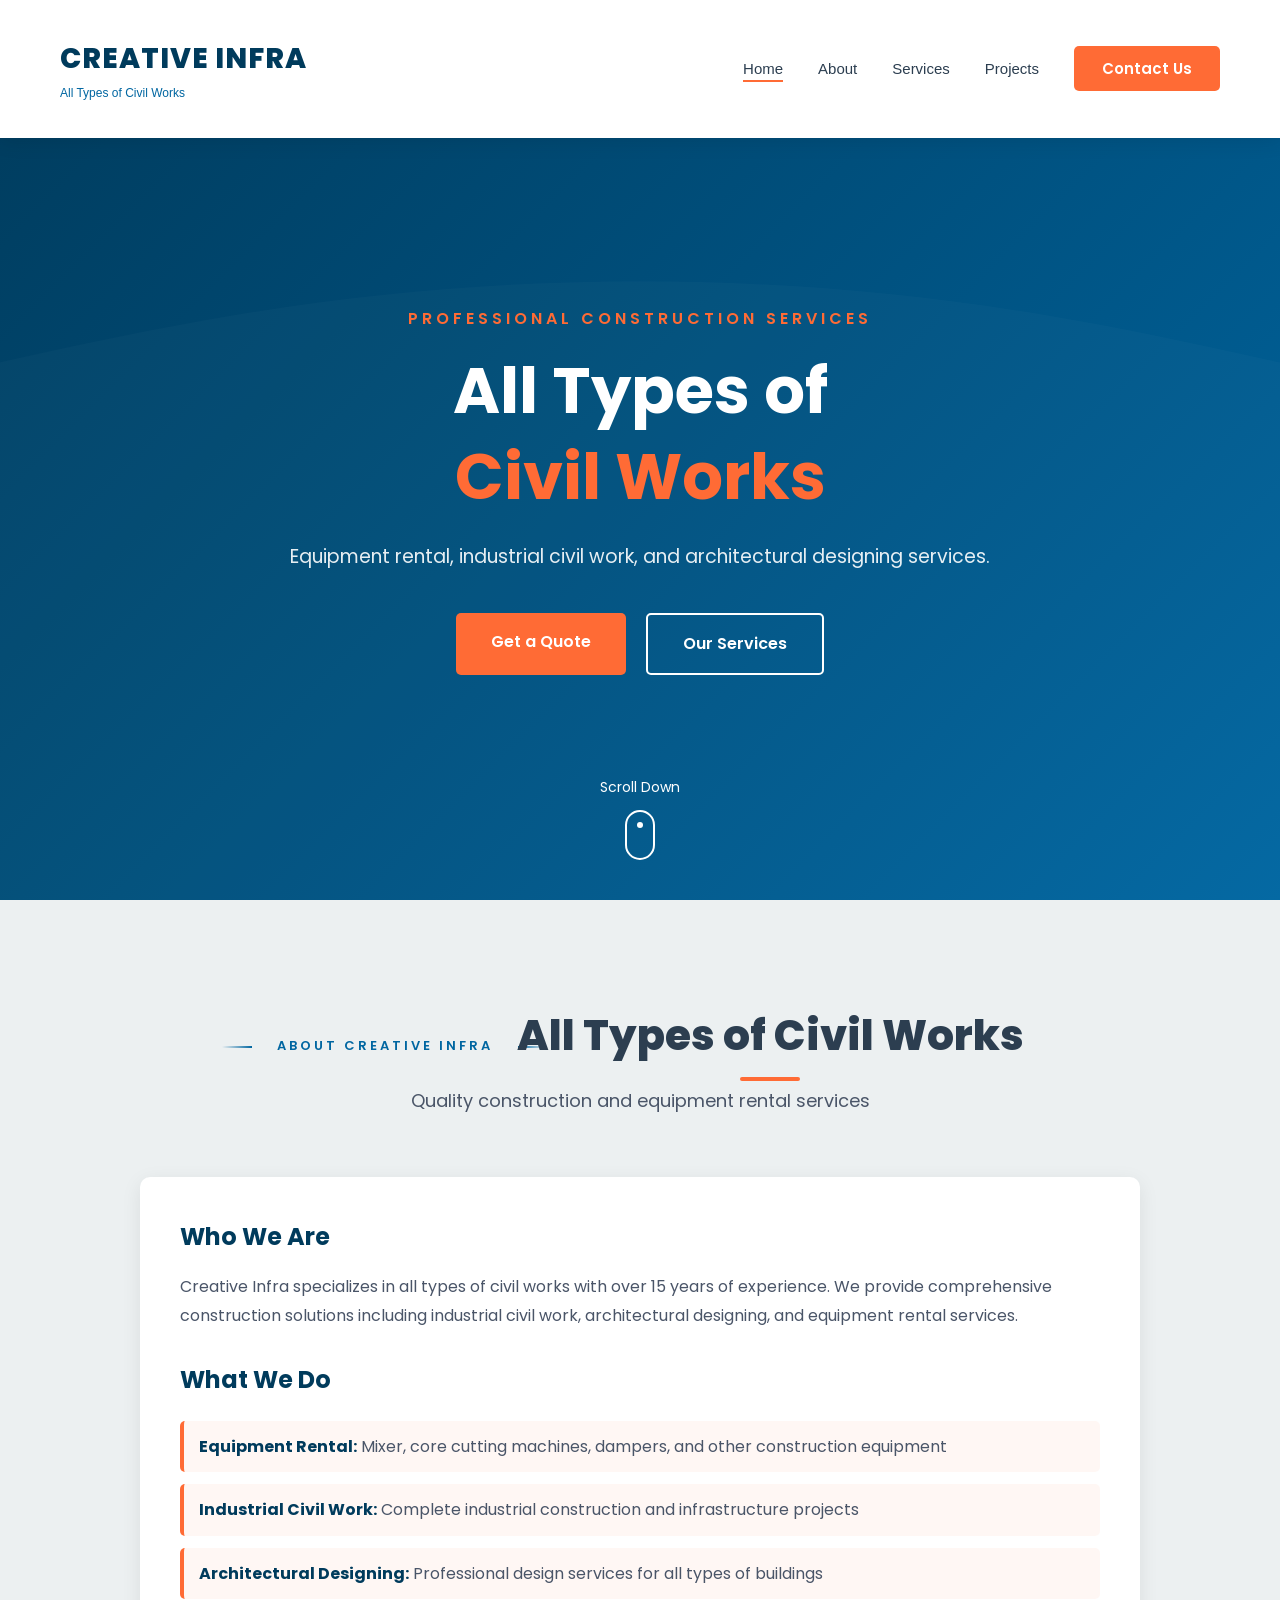
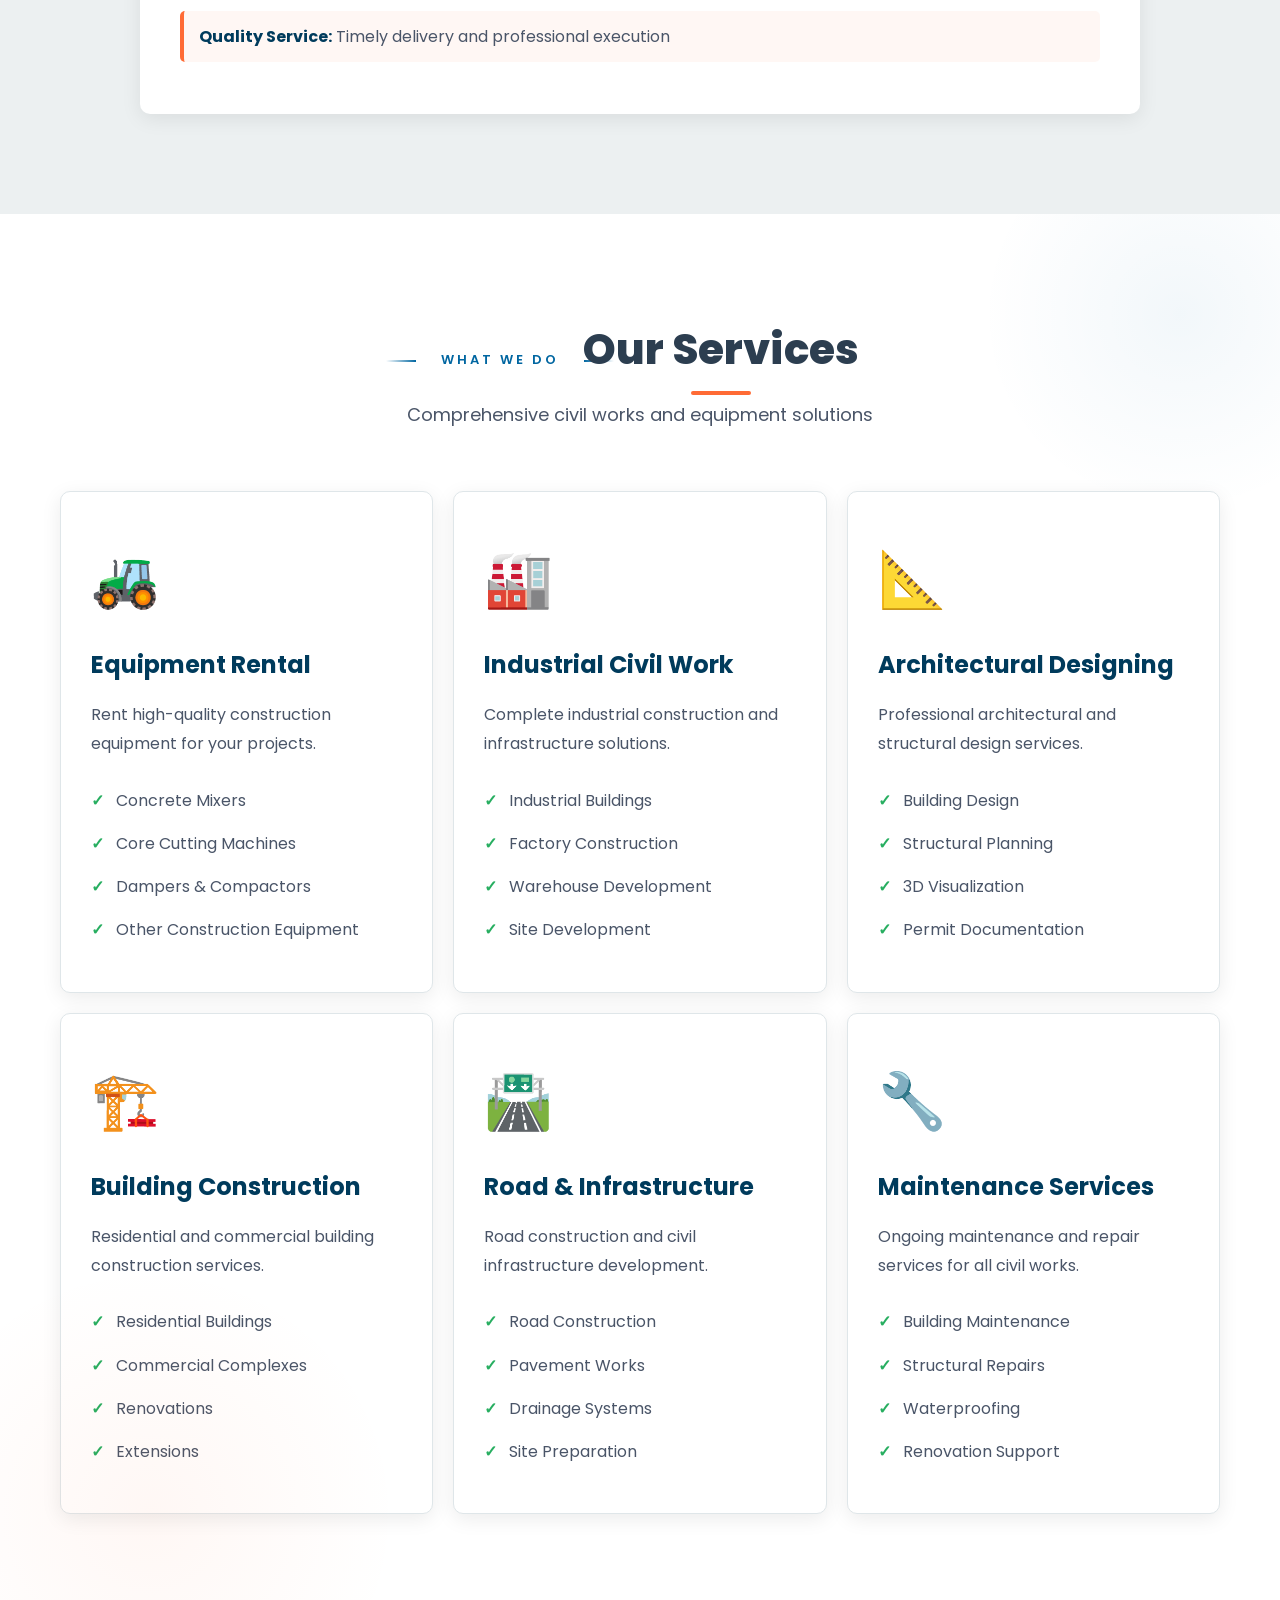
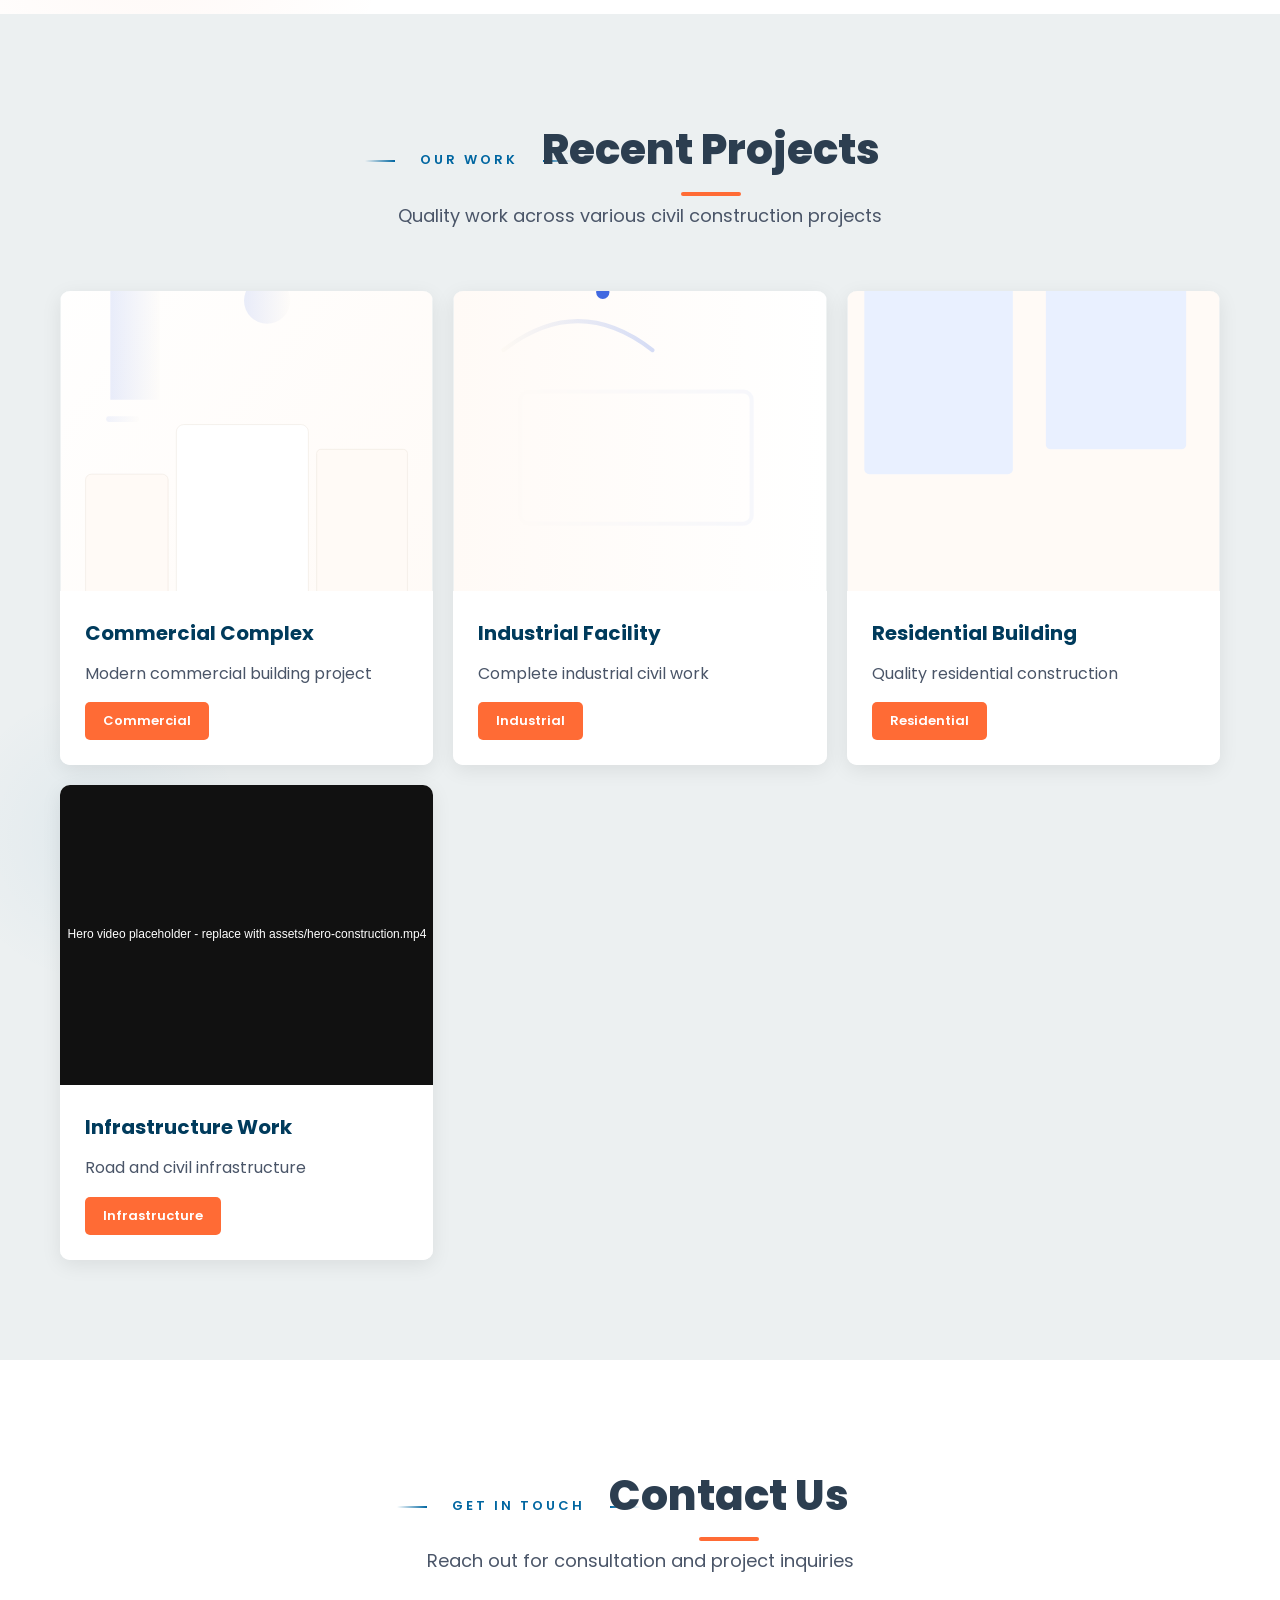
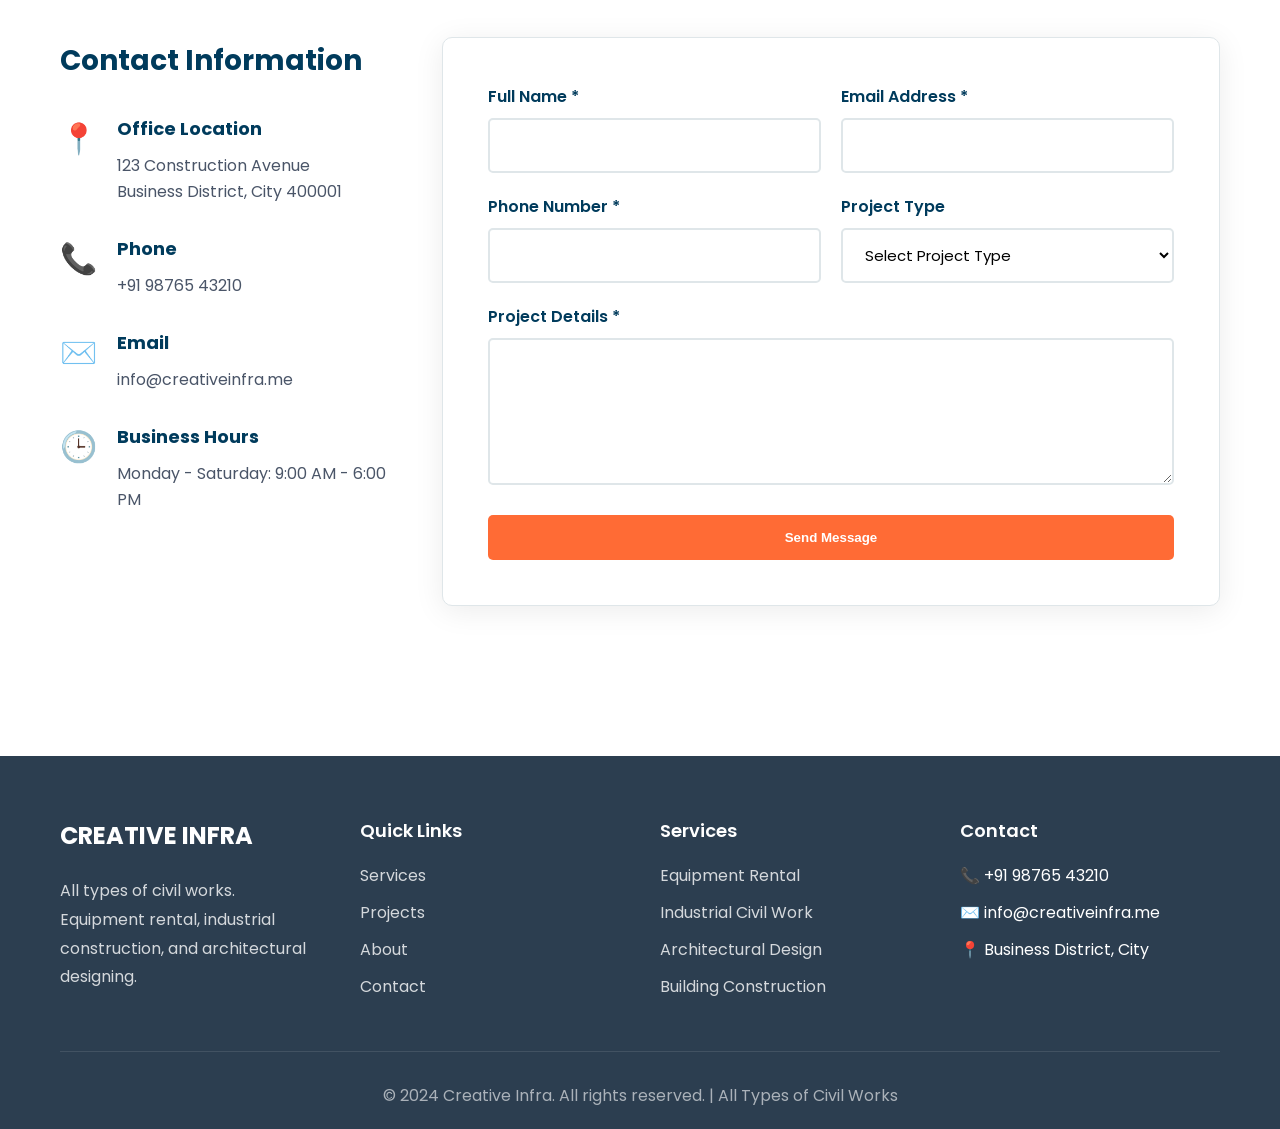
==== commit be9ae8df: "Simplify website - remove heavy animations and excessive content Co-authored-by: DepParmar <92295496" ====
--- a/index.html
+++ b/index.html
@@ -3,8 +3,8 @@
 <head>
     <meta charset="UTF-8">
     <meta name="viewport" content="width=device-width, initial-scale=1.0">
-    <title>Creative Infra - Premier Construction & Civil Engineering Services</title>
-    <meta name="description" content="Leading construction company specializing in all types of civil work, building construction, infrastructure development, and engineering services.">
+    <title>Creative Infra - All Types of Civil Works</title>
+    <meta name="description" content="Creative Infra specializes in all types of civil works, equipment rental (mixer, core cutting, damper), industrial construction, and architectural designing.">
     <link rel="stylesheet" href="styles.css">
     <link rel="preconnect" href="https://fonts.googleapis.com">
     <link rel="preconnect" href="https://fonts.gstatic.com" crossorigin>
@@ -17,7 +17,7 @@
             <nav class="navbar">
                 <div class="logo">
                     <h1>CREATIVE INFRA</h1>
-                    <p class="tagline">Building Tomorrow's Infrastructure</p>
+                    <p class="tagline">All Types of Civil Works</p>
                 </div>
                 <button class="mobile-menu-toggle" aria-label="Toggle menu">
                     <span></span>
@@ -29,9 +29,6 @@
                     <li><a href="#about">About</a></li>
                     <li><a href="#services">Services</a></li>
                     <li><a href="#gallery">Projects</a></li>
-                    <li><a href="#process">Process</a></li>
-                    <li><a href="#team">Team</a></li>
-                    <li><a href="#testimonials">Testimonials</a></li>
                     <li><a href="#contact" class="btn-contact">Contact Us</a></li>
                 </ul>
             </nav>
@@ -43,11 +40,11 @@
         <div class="hero-overlay"></div>
         <div class="hero-content">
             <h2 class="hero-subtitle">Professional Construction Services</h2>
-            <h1 class="hero-title">Building Excellence in<br><span>Civil Engineering</span></h1>
-            <p class="hero-description">From residential buildings to large-scale infrastructure projects, we deliver quality construction solutions with precision and reliability.</p>
+            <h1 class="hero-title">All Types of<br><span>Civil Works</span></h1>
+            <p class="hero-description">Equipment rental, industrial civil work, and architectural designing services.</p>
             <div class="hero-buttons">
                 <a href="#contact" class="btn btn-primary">Get a Quote</a>
-                <a href="#gallery" class="btn btn-secondary">View Projects</a>
+                <a href="#services" class="btn btn-secondary">Our Services</a>
             </div>
         </div>
         <div class="hero-scroll">
@@ -61,120 +58,21 @@
         <div class="container">
             <div class="section-header">
                 <span class="section-label">About Creative Infra</span>
-                <h2>Excellence in Construction & Civil Engineering</h2>
-                <p>Your trusted partner for building tomorrow's infrastructure</p>
+                <h2>All Types of Civil Works</h2>
+                <p>Quality construction and equipment rental services</p>
             </div>
             <div class="about-content">
                 <div class="about-text">
                     <h3>Who We Are</h3>
-                    <p>Creative Infra is a leading construction and civil engineering company with over 15 years of experience in delivering high-quality projects across residential, commercial, and infrastructure sectors. We specialize in comprehensive construction solutions, from initial design and planning to final execution and handover.</p>
-                    <p>Our team of experienced engineers, architects, and construction professionals is committed to excellence, innovation, and sustainable building practices. We pride ourselves on our ability to handle projects of any scale, ensuring timely delivery without compromising on quality.</p>
+                    <p>Creative Infra specializes in all types of civil works with over 15 years of experience. We provide comprehensive construction solutions including industrial civil work, architectural designing, and equipment rental services.</p>
                     
-                    <h3>Our Mission</h3>
-                    <p>To deliver world-class construction and civil engineering solutions that exceed client expectations while maintaining the highest standards of quality, safety, and environmental responsibility. We aim to be the most trusted name in construction by building lasting relationships and structures that stand the test of time.</p>
-                    
-                    <h3>Our Vision</h3>
-                    <p>To be recognized as the leading construction company in the region, known for innovative solutions, sustainable practices, and unparalleled customer service. We envision a future where every project we undertake contributes to building stronger, more resilient communities.</p>
-                    
-                    <h3>Core Values</h3>
+                    <h3>What We Do</h3>
                     <ul class="values-list">
-                        <li><strong>Quality Excellence:</strong> We never compromise on the quality of materials, workmanship, or project execution.</li>
-                        <li><strong>Integrity & Transparency:</strong> Honest communication and ethical practices guide all our business relationships.</li>
-                        <li><strong>Safety First:</strong> We maintain rigorous safety standards to protect our workers, clients, and the community.</li>
-                        <li><strong>Innovation:</strong> We embrace new technologies and methods to deliver better, more efficient solutions.</li>
-                        <li><strong>Customer Satisfaction:</strong> Your success is our success. We go above and beyond to ensure client satisfaction.</li>
-                        <li><strong>Sustainability:</strong> We are committed to environmentally responsible construction practices.</li>
-                    </ul>
-                </div>
-            </div>
-        </div>
-    </section>
-
-    <!-- Why Choose Us Section -->
-    <section id="why-choose-us">
-        <div class="container">
-            <div class="section-header">
-                <span class="section-label">Why Choose Us</span>
-                <h2>What Makes Us Different</h2>
-                <p>Competitive advantages that set us apart from the rest</p>
-            </div>
-            <div class="features-grid">
-                <div class="feature-card">
-                    <div class="feature-icon">⭐</div>
-                    <h3>15+ Years of Experience</h3>
-                    <p>Extensive expertise in all types of civil engineering and construction projects, from small residential buildings to large infrastructure developments. Our proven track record speaks for itself.</p>
-                </div>
-                <div class="feature-card">
-                    <div class="feature-icon">🎯</div>
-                    <h3>On-Time Project Delivery</h3>
-                    <p>98% of our projects are completed on or ahead of schedule. We understand the importance of timelines and employ efficient project management techniques to ensure prompt delivery.</p>
-                </div>
-                <div class="feature-card">
-                    <div class="feature-icon">💎</div>
-                    <h3>Premium Quality Standards</h3>
-                    <p>We use only the best materials and employ skilled craftsmen who take pride in their work. Every project undergoes rigorous quality inspections at multiple stages.</p>
-                </div>
-                <div class="feature-card">
-                    <div class="feature-icon">💰</div>
-                    <h3>Competitive Pricing</h3>
-                    <p>Fair and transparent pricing with no hidden costs. We provide detailed cost estimates and work within your budget to deliver maximum value without compromising on quality.</p>
-                </div>
-                <div class="feature-card">
-                    <div class="feature-icon">🛡️</div>
-                    <h3>Safety & Compliance</h3>
-                    <p>Zero-tolerance safety policy with comprehensive training programs. We strictly adhere to all building codes, regulations, and industry safety standards on every project.</p>
-                </div>
-                <div class="feature-card">
-                    <div class="feature-icon">🤝</div>
-                    <h3>End-to-End Solutions</h3>
-                    <p>Complete project management from concept to completion. Design, engineering, construction, permits, and post-construction support - we handle everything for you.</p>
-                </div>
-                <div class="feature-card">
-                    <div class="feature-icon">🔧</div>
-                    <h3>Advanced Equipment</h3>
-                    <p>State-of-the-art construction machinery and tools ensure efficient execution. Our modern equipment fleet enables us to tackle complex projects with precision.</p>
-                </div>
-                <div class="feature-card">
-                    <div class="feature-icon">📞</div>
-                    <h3>24/7 Support</h3>
-                    <p>Dedicated support team available round the clock for project inquiries, emergencies, and customer assistance. We're always here when you need us.</p>
-                </div>
-            </div>
-        </div>
-    </section>
-
-    <!-- Timeline Section -->
-    <section id="timeline">
-        <div class="container">
-            <div class="section-header">
-                <span class="section-label">Our Journey</span>
-                <h2>Building Trust Since Day One</h2>
-                <p>A legacy of excellence in construction and civil engineering</p>
-            </div>
-            <div class="timeline-container">
-                <div class="timeline-item">
-                    <div class="timeline-marker"></div>
-                    <div class="timeline-content">
-                        <h3>Foundation & Growth</h3>
-                        <span class="timeline-year">2010-2015</span>
-                        <p>Started with residential projects, building reputation for quality workmanship and timely delivery across the region.</p>
-                    </div>
-                </div>
-                <div class="timeline-item">
-                    <div class="timeline-marker"></div>
-                    <div class="timeline-content">
-                        <h3>Infrastructure Expansion</h3>
-                        <span class="timeline-year">2016-2019</span>
-                        <p>Expanded into commercial and infrastructure projects, including roads, bridges, and public facilities.</p>
-                    </div>
-                </div>
-                <div class="timeline-item">
-                    <div class="timeline-marker"></div>
-                    <div class="timeline-content">
-                        <h3>Industry Leadership</h3>
-                        <span class="timeline-year">2020-Present</span>
-                        <p>Recognized as a leading construction company with expertise in all types of civil engineering projects.</p>
-                    </div>
+                        <li><strong>Equipment Rental:</strong> Mixer, core cutting machines, dampers, and other construction equipment</li>
+                        <li><strong>Industrial Civil Work:</strong> Complete industrial construction and infrastructure projects</li>
+                        <li><strong>Architectural Designing:</strong> Professional design services for all types of buildings</li>
+                        <li><strong>Quality Service:</strong> Timely delivery and professional execution</li>
+                    </ul>
                 </div>
             </div>
         </div>
@@ -185,68 +83,74 @@
         <div class="container">
             <div class="section-header">
                 <span class="section-label">What We Do</span>
-                <h2>Comprehensive Construction Services</h2>
-                <p>Expert civil engineering solutions for every project scale</p>
+                <h2>Our Services</h2>
+                <p>Comprehensive civil works and equipment solutions</p>
             </div>
             <div class="services-grid">
+                <div class="service-card">
+                    <div class="service-icon">🚜</div>
+                    <h3>Equipment Rental</h3>
+                    <p>Rent high-quality construction equipment for your projects.</p>
+                    <ul class="service-features">
+                        <li>Concrete Mixers</li>
+                        <li>Core Cutting Machines</li>
+                        <li>Dampers & Compactors</li>
+                        <li>Other Construction Equipment</li>
+                    </ul>
+                </div>
+                <div class="service-card">
+                    <div class="service-icon">🏭</div>
+                    <h3>Industrial Civil Work</h3>
+                    <p>Complete industrial construction and infrastructure solutions.</p>
+                    <ul class="service-features">
+                        <li>Industrial Buildings</li>
+                        <li>Factory Construction</li>
+                        <li>Warehouse Development</li>
+                        <li>Site Development</li>
+                    </ul>
+                </div>
+                <div class="service-card">
+                    <div class="service-icon">📐</div>
+                    <h3>Architectural Designing</h3>
+                    <p>Professional architectural and structural design services.</p>
+                    <ul class="service-features">
+                        <li>Building Design</li>
+                        <li>Structural Planning</li>
+                        <li>3D Visualization</li>
+                        <li>Permit Documentation</li>
+                    </ul>
+                </div>
                 <div class="service-card">
                     <div class="service-icon">🏗️</div>
                     <h3>Building Construction</h3>
-                    <p>Residential, commercial, and industrial buildings designed and constructed to the highest standards.</p>
-                    <ul class="service-features">
-                        <li>Residential Complexes</li>
-                        <li>Commercial Buildings</li>
-                        <li>Industrial Facilities</li>
+                    <p>Residential and commercial building construction services.</p>
+                    <ul class="service-features">
+                        <li>Residential Buildings</li>
+                        <li>Commercial Complexes</li>
+                        <li>Renovations</li>
+                        <li>Extensions</li>
                     </ul>
                 </div>
                 <div class="service-card">
                     <div class="service-icon">🛣️</div>
-                    <h3>Road & Highway Construction</h3>
-                    <p>Expert road construction services including highways, streets, and pavement works with durable materials.</p>
-                    <ul class="service-features">
-                        <li>Highway Development</li>
-                        <li>Street Paving</li>
-                        <li>Road Maintenance</li>
-                    </ul>
-                </div>
-                <div class="service-card">
-                    <div class="service-icon">🌉</div>
-                    <h3>Bridge & Infrastructure</h3>
-                    <p>Design and construction of bridges, flyovers, and critical infrastructure supporting modern communities.</p>
-                    <ul class="service-features">
-                        <li>Bridge Construction</li>
-                        <li>Flyover Projects</li>
-                        <li>Structural Engineering</li>
-                    </ul>
-                </div>
-                <div class="service-card">
-                    <div class="service-icon">💧</div>
-                    <h3>Water & Drainage Systems</h3>
-                    <p>Complete water supply and drainage solutions ensuring efficient water management for all developments.</p>
-                    <ul class="service-features">
-                        <li>Water Supply Networks</li>
+                    <h3>Road & Infrastructure</h3>
+                    <p>Road construction and civil infrastructure development.</p>
+                    <ul class="service-features">
+                        <li>Road Construction</li>
+                        <li>Pavement Works</li>
                         <li>Drainage Systems</li>
-                        <li>Sewage Treatment</li>
-                    </ul>
-                </div>
-                <div class="service-card">
-                    <div class="service-icon">🏛️</div>
-                    <h3>Foundation & Earthwork</h3>
-                    <p>Specialized foundation services including excavation, earthwork, and soil stabilization for strong structures.</p>
-                    <ul class="service-features">
                         <li>Site Preparation</li>
-                        <li>Foundation Engineering</li>
-                        <li>Soil Stabilization</li>
                     </ul>
                 </div>
                 <div class="service-card">
                     <div class="service-icon">🔧</div>
-                    <h3>Renovation & Remodeling</h3>
-                    <p>Expert renovation services to modernize and upgrade existing structures with minimal disruption.</p>
-                    <ul class="service-features">
-                        <li>Building Renovation</li>
-                        <li>Interior Remodeling</li>
+                    <h3>Maintenance Services</h3>
+                    <p>Ongoing maintenance and repair services for all civil works.</p>
+                    <ul class="service-features">
+                        <li>Building Maintenance</li>
                         <li>Structural Repairs</li>
+                        <li>Waterproofing</li>
+                        <li>Renovation Support</li>
                     </ul>
                 </div>
             </div>
@@ -258,8 +162,8 @@
         <div class="container">
             <div class="section-header">
                 <span class="section-label">Our Work</span>
-                <h2>Featured Projects</h2>
-                <p>Excellence delivered across diverse construction projects</p>
+                <h2>Recent Projects</h2>
+                <p>Quality work across various civil construction projects</p>
             </div>
             <div class="gallery-grid masonry">
                 <div class="gallery-item">
@@ -267,19 +171,19 @@
                         <img src="poster-a.svg" alt="Commercial Building Complex">
                     </div>
                     <div class="gallery-info">
-                        <h3>Modern Commercial Complex</h3>
-                        <p>50,000 sq ft commercial building with parking</p>
+                        <h3>Commercial Complex</h3>
+                        <p>Modern commercial building project</p>
                         <span class="project-category">Commercial</span>
                     </div>
                 </div>
                 <div class="gallery-item">
                     <div class="gallery-image">
-                        <img src="poster-b.svg" alt="Highway Construction">
+                        <img src="poster-b.svg" alt="Industrial Construction">
                     </div>
                     <div class="gallery-info">
-                        <h3>Interstate Highway Project</h3>
-                        <p>15km highway with advanced drainage system</p>
-                        <span class="project-category">Infrastructure</span>
+                        <h3>Industrial Facility</h3>
+                        <p>Complete industrial civil work</p>
+                        <span class="project-category">Industrial</span>
                     </div>
                 </div>
                 <div class="gallery-item">
@@ -287,431 +191,19 @@
                         <img src="poster-graphic.svg" alt="Residential Complex">
                     </div>
                     <div class="gallery-info">
-                        <h3>Luxury Residential Township</h3>
-                        <p>200+ units with complete amenities</p>
+                        <h3>Residential Building</h3>
+                        <p>Quality residential construction</p>
                         <span class="project-category">Residential</span>
                     </div>
                 </div>
                 <div class="gallery-item">
                     <div class="gallery-image">
-                        <img src="poster-video-placeholder.svg" alt="Bridge Construction">
+                        <img src="poster-video-placeholder.svg" alt="Infrastructure Project">
                     </div>
                     <div class="gallery-info">
-                        <h3>City Bridge Construction</h3>
-                        <p>Major bridge connecting two city districts</p>
-                        <span class="project-category">Bridge Work</span>
-                    </div>
-                </div>
-                <div class="gallery-item">
-                    <div class="gallery-image">
-                        <img src="poster-a.svg" alt="Industrial Facility">
-                    </div>
-                    <div class="gallery-info">
-                        <h3>Industrial Manufacturing Unit</h3>
-                        <p>Large-scale industrial complex with utilities</p>
-                        <span class="project-category">Industrial</span>
-                    </div>
-                </div>
-                <div class="gallery-item">
-                    <div class="gallery-image">
-                        <img src="poster-b.svg" alt="Water Treatment Plant">
-                    </div>
-                    <div class="gallery-info">
-                        <h3>Water Treatment Facility</h3>
-                        <p>Modern water treatment and distribution system</p>
+                        <h3>Infrastructure Work</h3>
+                        <p>Road and civil infrastructure</p>
                         <span class="project-category">Infrastructure</span>
-                    </div>
-                </div>
-                <div class="gallery-item">
-                    <div class="gallery-image">
-                        <img src="poster-graphic.svg" alt="Educational Campus">
-                    </div>
-                    <div class="gallery-info">
-                        <h3>Educational Campus Complex</h3>
-                        <p>Multi-building educational facility with sports infrastructure</p>
-                        <span class="project-category">Commercial</span>
-                    </div>
-                </div>
-                <div class="gallery-item">
-                    <div class="gallery-image">
-                        <img src="poster-a.svg" alt="Shopping Mall">
-                    </div>
-                    <div class="gallery-info">
-                        <h3>Premium Shopping Mall</h3>
-                        <p>3-level retail space with parking for 500+ vehicles</p>
-                        <span class="project-category">Commercial</span>
-                    </div>
-                </div>
-                <div class="gallery-item">
-                    <div class="gallery-image">
-                        <img src="poster-video-placeholder.svg" alt="Metro Station">
-                    </div>
-                    <div class="gallery-info">
-                        <h3>Metro Station Infrastructure</h3>
-                        <p>Underground metro station with modern amenities</p>
-                        <span class="project-category">Infrastructure</span>
-                    </div>
-                </div>
-                <div class="gallery-item">
-                    <div class="gallery-image">
-                        <img src="poster-b.svg" alt="Hospital Building">
-                    </div>
-                    <div class="gallery-info">
-                        <h3>Multi-Specialty Hospital</h3>
-                        <p>200-bed hospital with state-of-the-art medical facilities</p>
-                        <span class="project-category">Commercial</span>
-                    </div>
-                </div>
-                <div class="gallery-item">
-                    <div class="gallery-image">
-                        <img src="poster-graphic.svg" alt="Sports Complex">
-                    </div>
-                    <div class="gallery-info">
-                        <h3>Community Sports Complex</h3>
-                        <p>Multi-sport facility with Olympic-standard infrastructure</p>
-                        <span class="project-category">Infrastructure</span>
-                    </div>
-                </div>
-                <div class="gallery-item">
-                    <div class="gallery-image">
-                        <img src="poster-a.svg" alt="Airport Terminal">
-                    </div>
-                    <div class="gallery-info">
-                        <h3>Airport Terminal Expansion</h3>
-                        <p>New terminal wing with modern passenger facilities</p>
-                        <span class="project-category">Infrastructure</span>
-                    </div>
-                </div>
-            </div>
-            <div class="gallery-description">
-                <p>Our diverse portfolio showcases our capability to handle projects of any scale and complexity. From residential complexes to large infrastructure projects, we bring the same level of commitment, quality, and attention to detail to every project. Each completed project represents our dedication to excellence and our clients' trust in our capabilities.</p>
-            </div>
-        </div>
-    </section>
-
-    <!-- Stats Section -->
-    <section id="stats">
-        <div class="stats-overlay"></div>
-        <div class="container">
-            <div class="stats-grid">
-                <div class="stat-item">
-                    <div class="stat-number" data-target="500">0</div>
-                    <div class="stat-label">Projects Completed</div>
-                </div>
-                <div class="stat-item">
-                    <div class="stat-number" data-target="15">0</div>
-                    <div class="stat-label">Years of Experience</div>
-                </div>
-                <div class="stat-item">
-                    <div class="stat-number" data-target="250">0</div>
-                    <div class="stat-label">Expert Team Members</div>
-                </div>
-                <div class="stat-item">
-                    <div class="stat-number" data-target="98">0</div>
-                    <div class="stat-label">Client Satisfaction %</div>
-                </div>
-            </div>
-        </div>
-    </section>
-
-    <!-- Process Section -->
-    <section id="process">
-        <div class="container">
-            <div class="section-header">
-                <span class="section-label">How We Work</span>
-                <h2>Our Construction Process</h2>
-                <p>A systematic approach ensuring project success from start to finish</p>
-            </div>
-            <div class="process-grid">
-                <div class="process-step">
-                    <div class="process-number">01</div>
-                    <div class="process-content">
-                        <h3>Consultation & Planning</h3>
-                        <p>We begin with understanding your requirements, site assessment, and detailed project planning with accurate cost estimates.</p>
-                    </div>
-                </div>
-                <div class="process-step">
-                    <div class="process-number">02</div>
-                    <div class="process-content">
-                        <h3>Design & Engineering</h3>
-                        <p>Our team creates detailed architectural and engineering designs, obtaining necessary approvals and permits.</p>
-                    </div>
-                </div>
-                <div class="process-step">
-                    <div class="process-number">03</div>
-                    <div class="process-content">
-                        <h3>Construction Execution</h3>
-                        <p>Systematic construction with quality materials, skilled workforce, and adherence to safety standards and timelines.</p>
-                    </div>
-                </div>
-                <div class="process-step">
-                    <div class="process-number">04</div>
-                    <div class="process-content">
-                        <h3>Quality Assurance</h3>
-                        <p>Rigorous quality checks at every stage, ensuring compliance with specifications and building codes.</p>
-                    </div>
-                </div>
-                <div class="process-step">
-                    <div class="process-number">05</div>
-                    <div class="process-content">
-                        <h3>Project Handover</h3>
-                        <p>Final inspection, documentation, and smooth handover with comprehensive warranty and after-sales support.</p>
-                    </div>
-                </div>
-            </div>
-        </div>
-    </section>
-
-    <!-- Team Section -->
-    <section id="team">
-        <div class="container">
-            <div class="section-header">
-                <span class="section-label">Meet Our Team</span>
-                <h2>Expert Professionals</h2>
-                <p>Dedicated team of engineers, architects, and construction specialists</p>
-            </div>
-            <div class="team-grid">
-                <div class="team-member">
-                    <div class="team-image">
-                        <div class="team-silhouette">👷</div>
-                    </div>
-                    <h3>Chief Engineer</h3>
-                    <p class="team-role">Civil Engineering Lead</p>
-                    <p class="team-description">20+ years experience in large-scale construction projects</p>
-                </div>
-                <div class="team-member">
-                    <div class="team-image">
-                        <div class="team-silhouette">👨‍💼</div>
-                    </div>
-                    <h3>Project Manager</h3>
-                    <p class="team-role">Construction Management</p>
-                    <p class="team-description">Expert in project planning and execution excellence</p>
-                </div>
-                <div class="team-member">
-                    <div class="team-image">
-                        <div class="team-silhouette">👩‍🔧</div>
-                    </div>
-                    <h3>Site Supervisor</h3>
-                    <p class="team-role">Quality & Safety</p>
-                    <p class="team-description">Ensuring quality standards and workplace safety</p>
-                </div>
-                <div class="team-member">
-                    <div class="team-image">
-                        <div class="team-silhouette">👨‍💻</div>
-                    </div>
-                    <h3>Design Architect</h3>
-                    <p class="team-role">Architectural Design</p>
-                    <p class="team-description">Creating innovative and functional designs</p>
-                </div>
-            </div>
-        </div>
-    </section>
-
-    <!-- Testimonials Section -->
-    <section id="testimonials">
-        <div class="container">
-            <div class="section-header">
-                <span class="section-label">Client Feedback</span>
-                <h2>What Our Clients Say</h2>
-                <p>Real experiences from satisfied clients</p>
-            </div>
-            <div class="testimonials-carousel">
-                <div class="testimonial-track">
-                    <div class="testimonial-card active">
-                        <div class="testimonial-content">
-                            <p class="testimonial-text">"Creative Infra delivered our commercial complex ahead of schedule with exceptional quality. Their attention to detail and professionalism is unmatched. Highly recommended for any construction project!"</p>
-                            <div class="testimonial-author">
-                                <div class="author-avatar">RS</div>
-                                <div class="author-info">
-                                    <h4>Rajesh Shah</h4>
-                                    <p>Real Estate Developer</p>
-                                </div>
-                            </div>
-                        </div>
-                    </div>
-                    <div class="testimonial-card">
-                        <div class="testimonial-content">
-                            <p class="testimonial-text">"The highway project was completed with excellent engineering standards. The team showed great expertise in handling complex terrain challenges. We're very satisfied with the results."</p>
-                            <div class="testimonial-author">
-                                <div class="author-avatar">MP</div>
-                                <div class="author-info">
-                                    <h4>Meera Patel</h4>
-                                    <p>Municipal Corporation</p>
-                                </div>
-                            </div>
-                        </div>
-                    </div>
-                    <div class="testimonial-card">
-                        <div class="testimonial-content">
-                            <p class="testimonial-text">"From planning to execution, Creative Infra was outstanding. Our residential complex was built exactly as envisioned, with quality materials and skilled workmanship throughout."</p>
-                            <div class="testimonial-author">
-                                <div class="author-avatar">AK</div>
-                                <div class="author-info">
-                                    <h4>Amit Kumar</h4>
-                                    <p>Property Owner</p>
-                                </div>
-                            </div>
-                        </div>
-                    </div>
-                </div>
-                <div class="testimonial-controls">
-                    <button class="testimonial-btn prev" aria-label="Previous testimonial">←</button>
-                    <div class="testimonial-dots">
-                        <span class="dot active" data-slide="0"></span>
-                        <span class="dot" data-slide="1"></span>
-                        <span class="dot" data-slide="2"></span>
-                    </div>
-                    <button class="testimonial-btn next" aria-label="Next testimonial">→</button>
-                </div>
-            </div>
-        </div>
-    </section>
-
-    <!-- Partners Section -->
-    <section id="partners">
-        <div class="container">
-            <div class="section-header">
-                <span class="section-label">Trusted By</span>
-                <h2>Our Partners & Clients</h2>
-                <p>Proud to work with leading organizations</p>
-            </div>
-            <div class="partners-marquee">
-                <div class="marquee-content">
-                    <div class="partner-item">State Government</div>
-                    <div class="partner-item">Municipal Corporation</div>
-                    <div class="partner-item">Private Developers</div>
-                    <div class="partner-item">Real Estate Groups</div>
-                    <div class="partner-item">Industrial Companies</div>
-                    <div class="partner-item">Housing Boards</div>
-                    <div class="partner-item">Infrastructure Dept</div>
-                    <div class="partner-item">Construction Firms</div>
-                </div>
-            </div>
-        </div>
-    </section>
-
-    <!-- Certifications & Achievements Section -->
-    <section id="certifications">
-        <div class="container">
-            <div class="section-header">
-                <span class="section-label">Recognition</span>
-                <h2>Certifications & Achievements</h2>
-                <p>Industry-recognized credentials and awards</p>
-            </div>
-            <div class="certifications-grid">
-                <div class="cert-card">
-                    <div class="cert-icon">🏆</div>
-                    <h3>ISO 9001:2015 Certified</h3>
-                    <p>Quality Management Systems certification ensuring consistent delivery of high-quality construction services.</p>
-                </div>
-                <div class="cert-card">
-                    <div class="cert-icon">✅</div>
-                    <h3>ISO 14001:2015</h3>
-                    <p>Environmental Management Systems certification demonstrating our commitment to sustainable construction practices.</p>
-                </div>
-                <div class="cert-card">
-                    <div class="cert-icon">🛡️</div>
-                    <h3>ISO 45001:2018</h3>
-                    <p>Occupational Health & Safety certification ensuring safe working conditions on all our project sites.</p>
-                </div>
-                <div class="cert-card">
-                    <div class="cert-icon">🌟</div>
-                    <h3>Best Construction Company 2023</h3>
-                    <p>Regional award for excellence in construction and project management across multiple categories.</p>
-                </div>
-                <div class="cert-card">
-                    <div class="cert-icon">🎖️</div>
-                    <h3>Green Building Certification</h3>
-                    <p>IGBC and LEED certified projects showcasing our expertise in sustainable and eco-friendly construction.</p>
-                </div>
-                <div class="cert-card">
-                    <div class="cert-icon">📜</div>
-                    <h3>Government Contractor License</h3>
-                    <p>Approved contractor for government and municipal projects with excellent track record and compliance.</p>
-                </div>
-            </div>
-        </div>
-    </section>
-
-    <!-- FAQ Section -->
-    <section id="faq">
-        <div class="container">
-            <div class="section-header">
-                <span class="section-label">Have Questions?</span>
-                <h2>Frequently Asked Questions</h2>
-                <p>Quick answers to common queries about our services</p>
-            </div>
-            <div class="faq-container">
-                <div class="faq-item">
-                    <div class="faq-question">
-                        <h3>What types of construction projects do you handle?</h3>
-                        <span class="faq-toggle">+</span>
-                    </div>
-                    <div class="faq-answer">
-                        <p>We handle all types of construction projects including residential buildings, commercial complexes, industrial facilities, roads and highways, bridges, water treatment plants, educational institutions, hospitals, and infrastructure development. Our expertise spans from small-scale renovations to large infrastructure projects.</p>
-                    </div>
-                </div>
-                <div class="faq-item">
-                    <div class="faq-question">
-                        <h3>How long does a typical construction project take?</h3>
-                        <span class="faq-toggle">+</span>
-                    </div>
-                    <div class="faq-answer">
-                        <p>Project duration varies based on scope and complexity. A residential building typically takes 8-12 months, commercial buildings 12-18 months, and large infrastructure projects 18-36 months. We provide detailed timelines during the planning phase and maintain transparency throughout the project lifecycle.</p>
-                    </div>
-                </div>
-                <div class="faq-item">
-                    <div class="faq-question">
-                        <h3>Do you provide design and architectural services?</h3>
-                        <span class="faq-toggle">+</span>
-                    </div>
-                    <div class="faq-answer">
-                        <p>Yes, we offer comprehensive design and architectural services. Our in-house team of architects and engineers can create custom designs tailored to your requirements, obtain necessary approvals, and handle all engineering aspects. We provide complete turnkey solutions from concept to completion.</p>
-                    </div>
-                </div>
-                <div class="faq-item">
-                    <div class="faq-question">
-                        <h3>What is your approach to quality assurance?</h3>
-                        <span class="faq-toggle">+</span>
-                    </div>
-                    <div class="faq-answer">
-                        <p>We follow a rigorous quality assurance process with multiple inspection stages. Our ISO 9001:2015 certified quality management system ensures consistent standards. We use premium materials, employ skilled workforce, conduct regular quality audits, and maintain detailed documentation throughout the project.</p>
-                    </div>
-                </div>
-                <div class="faq-item">
-                    <div class="faq-question">
-                        <h3>How do you ensure project stays within budget?</h3>
-                        <span class="faq-toggle">+</span>
-                    </div>
-                    <div class="faq-answer">
-                        <p>We provide detailed cost estimates before project commencement and maintain transparent communication throughout. Our project management team carefully monitors expenses, optimizes resource utilization, and provides regular budget updates. We believe in no hidden costs and work diligently to deliver value within your budget.</p>
-                    </div>
-                </div>
-                <div class="faq-item">
-                    <div class="faq-question">
-                        <h3>Do you handle permits and regulatory approvals?</h3>
-                        <span class="faq-toggle">+</span>
-                    </div>
-                    <div class="faq-answer">
-                        <p>Absolutely. We handle all necessary permits, approvals, and regulatory compliance. Our team is well-versed with local building codes, municipal requirements, and environmental regulations. We manage the entire approval process so you can focus on your vision while we handle the bureaucracy.</p>
-                    </div>
-                </div>
-                <div class="faq-item">
-                    <div class="faq-question">
-                        <h3>What warranty and after-sales support do you provide?</h3>
-                        <span class="faq-toggle">+</span>
-                    </div>
-                    <div class="faq-answer">
-                        <p>We provide comprehensive warranty coverage on all our projects, typically ranging from 1-5 years depending on project type and components. Our after-sales support team addresses any issues promptly. We also offer annual maintenance contracts for ongoing support and periodic inspections.</p>
-                    </div>
-                </div>
-                <div class="faq-item">
-                    <div class="faq-question">
-                        <h3>Can you work on projects in remote or challenging locations?</h3>
-                        <span class="faq-toggle">+</span>
-                    </div>
-                    <div class="faq-answer">
-                        <p>Yes, we have extensive experience working in diverse geographical locations including remote areas and challenging terrains. Our team is equipped with advanced machinery and expertise to handle difficult site conditions. We conduct thorough site assessments and develop appropriate construction strategies for any location.</p>
                     </div>
                 </div>
             </div>
@@ -723,8 +215,8 @@
         <div class="container">
             <div class="section-header">
                 <span class="section-label">Get In Touch</span>
-                <h2>Let's Build Something Great Together</h2>
-                <p>Contact us for consultation and project inquiries</p>
+                <h2>Contact Us</h2>
+                <p>Reach out for consultation and project inquiries</p>
             </div>
             <div class="contact-wrapper">
                 <div class="contact-info">
@@ -740,21 +232,21 @@
                         <div class="contact-icon">📞</div>
                         <div>
                             <h4>Phone</h4>
-                            <p>+91 98765 43210<br>+91 98765 43211</p>
+                            <p>+91 98765 43210</p>
                         </div>
                     </div>
                     <div class="contact-item">
                         <div class="contact-icon">✉️</div>
                         <div>
                             <h4>Email</h4>
-                            <p>info@creativeinfra.me<br>projects@creativeinfra.me</p>
+                            <p>info@creativeinfra.me</p>
                         </div>
                     </div>
                     <div class="contact-item">
                         <div class="contact-icon">🕒</div>
                         <div>
                             <h4>Business Hours</h4>
-                            <p>Monday - Saturday: 9:00 AM - 6:00 PM<br>Sunday: Closed</p>
+                            <p>Monday - Saturday: 9:00 AM - 6:00 PM</p>
                         </div>
                     </div>
                 </div>
@@ -776,12 +268,10 @@
                             <label for="project-type">Project Type</label>
                             <select id="project-type" name="project-type">
                                 <option value="">Select Project Type</option>
-                                <option value="residential">Residential Building</option>
-                                <option value="commercial">Commercial Building</option>
-                                <option value="industrial">Industrial Facility</option>
-                                <option value="road">Road/Highway</option>
-                                <option value="bridge">Bridge/Infrastructure</option>
-                                <option value="renovation">Renovation</option>
+                                <option value="equipment">Equipment Rental</option>
+                                <option value="industrial">Industrial Civil Work</option>
+                                <option value="design">Architectural Design</option>
+                                <option value="building">Building Construction</option>
                                 <option value="other">Other</option>
                             </select>
                         </div>
@@ -794,11 +284,6 @@
                     </form>
                 </div>
             </div>
-            <div class="map-placeholder">
-                <div class="map-overlay">
-                    <p>📍 Visit our office for in-person consultation</p>
-                </div>
-            </div>
         </div>
     </section>
 
@@ -808,24 +293,24 @@
             <div class="footer-content">
                 <div class="footer-section">
                     <h3>CREATIVE INFRA</h3>
-                    <p>Building excellence in civil engineering and construction. Your trusted partner for all types of construction projects.</p>
+                    <p>All types of civil works. Equipment rental, industrial construction, and architectural designing.</p>
                 </div>
                 <div class="footer-section">
                     <h4>Quick Links</h4>
                     <ul>
                         <li><a href="#services">Services</a></li>
                         <li><a href="#gallery">Projects</a></li>
-                        <li><a href="#process">Our Process</a></li>
-                        <li><a href="#team">Team</a></li>
+                        <li><a href="#about">About</a></li>
+                        <li><a href="#contact">Contact</a></li>
                     </ul>
                 </div>
                 <div class="footer-section">
                     <h4>Services</h4>
                     <ul>
+                        <li><a href="#services">Equipment Rental</a></li>
+                        <li><a href="#services">Industrial Civil Work</a></li>
+                        <li><a href="#services">Architectural Design</a></li>
                         <li><a href="#services">Building Construction</a></li>
-                        <li><a href="#services">Road Construction</a></li>
-                        <li><a href="#services">Infrastructure</a></li>
-                        <li><a href="#services">Renovation</a></li>
                     </ul>
                 </div>
                 <div class="footer-section">
@@ -838,7 +323,7 @@
                 </div>
             </div>
             <div class="footer-bottom">
-                <p>&copy; 2024 Creative Infra. All rights reserved. | Building Tomorrow's Infrastructure</p>
+                <p>&copy; 2024 Creative Infra. All rights reserved. | All Types of Civil Works</p>
             </div>
         </div>
     </footer>
--- a/styles.css
+++ b/styles.css
@@ -7,15 +7,17 @@
    ROOT VARIABLES & RESET
    =================================== */
 :root {
-    /* Construction-themed Colors */
-    --primary-orange: #FF6B35;
-    --secondary-blue: #004E89;
-    --dark-gray: #1A1A2E;
-    --medium-gray: #16213E;
-    --light-gray: #E8E8E8;
+    /* Professional Construction Colors - Inspired by modern construction sites */
+    --primary-blue: #003B5C;
+    --secondary-blue: #0066A1;
+    --accent-orange: #FF6B35;
+    --dark-gray: #2C3E50;
+    --medium-gray: #34495E;
+    --light-gray: #ECF0F1;
     --white: #FFFFFF;
-    --accent-yellow: #F7B731;
-    --success-green: #26A65B;
+    --text-gray: #4A5568;
+    --success-green: #27AE60;
+    --border-color: #DFE6E9;
     
     /* Typography */
     --font-primary: 'Poppins', sans-serif;
@@ -40,53 +42,10 @@
 
 body {
     font-family: var(--font-primary);
-    line-height: 1.6;
-    color: var(--dark-gray);
+    line-height: 1.7;
+    color: var(--text-gray);
     overflow-x: hidden;
-    cursor: none;
-}
-
-/* Custom Cursor */
-.custom-cursor {
-    position: fixed;
-    width: 20px;
-    height: 20px;
-    border: 2px solid var(--primary-orange);
-    border-radius: 50%;
-    pointer-events: none;
-    z-index: 9999;
-    transition: all 0.15s ease;
-    transform: translate(-50%, -50%);
-    mix-blend-mode: difference;
-}
-
-.custom-cursor::after {
-    content: '';
-    position: absolute;
-    top: 50%;
-    left: 50%;
-    width: 4px;
-    height: 4px;
-    background: var(--primary-orange);
-    border-radius: 50%;
-    transform: translate(-50%, -50%);
-}
-
-.custom-cursor.hover {
-    width: 50px;
-    height: 50px;
-    background: rgba(255, 107, 53, 0.1);
-    border-color: var(--accent-yellow);
-}
-
-/* Show default cursor on touch devices */
-@media (hover: none) {
-    body {
-        cursor: auto;
-    }
-    .custom-cursor {
-        display: none;
-    }
+    background: var(--white);
 }
 
 img {
@@ -125,7 +84,7 @@
 }
 
 .btn-primary {
-    background: linear-gradient(135deg, var(--primary-orange), var(--accent-yellow));
+    background: var(--accent-orange);
     color: var(--white);
     position: relative;
     overflow: hidden;
@@ -151,7 +110,7 @@
 
 .btn-primary:hover {
     transform: translateY(-3px);
-    box-shadow: 0 15px 35px rgba(255, 107, 53, 0.4);
+    box-shadow: 0 15px 35px rgba(255, 107, 53, 0.3);
 }
 
 .btn-secondary {
@@ -162,7 +121,7 @@
 
 .btn-secondary:hover {
     background: var(--white);
-    color: var(--primary-orange);
+    color: var(--primary-blue);
 }
 
 .section-header {
@@ -173,7 +132,7 @@
 
 .section-label {
     display: inline-block;
-    color: var(--primary-orange);
+    color: var(--secondary-blue);
     font-weight: 600;
     text-transform: uppercase;
     letter-spacing: 3px;
@@ -190,7 +149,7 @@
     top: 50%;
     width: 30px;
     height: 2px;
-    background: linear-gradient(90deg, transparent, var(--primary-orange));
+    background: linear-gradient(90deg, transparent, var(--secondary-blue));
 }
 
 .section-label::before {
@@ -199,16 +158,13 @@
 
 .section-label::after {
     right: -35px;
-    background: linear-gradient(90deg, var(--primary-orange), transparent);
+    background: linear-gradient(90deg, var(--secondary-blue), transparent);
 }
 
 .section-header h2 {
     font-size: 42px;
     font-weight: 800;
-    background: linear-gradient(135deg, var(--dark-gray), var(--secondary-blue));
-    -webkit-background-clip: text;
-    -webkit-text-fill-color: transparent;
-    background-clip: text;
+    color: var(--dark-gray);
     margin-bottom: 15px;
     position: relative;
     display: inline-block;
@@ -222,13 +178,13 @@
     transform: translateX(-50%);
     width: 60px;
     height: 4px;
-    background: linear-gradient(90deg, var(--primary-orange), var(--accent-yellow));
+    background: var(--accent-orange);
     border-radius: 2px;
 }
 
 .section-header p {
     font-size: 18px;
-    color: #666;
+    color: var(--text-gray);
     max-width: 600px;
     margin: 0 auto;
 }
@@ -242,7 +198,7 @@
     left: 0;
     right: 0;
     background: var(--white);
-    box-shadow: 0 2px 20px rgba(0, 0, 0, 0.1);
+    box-shadow: 0 2px 10px rgba(0, 0, 0, 0.08);
     z-index: 1000;
     transition: var(--transition-smooth);
 }
@@ -251,20 +207,20 @@
     display: flex;
     justify-content: space-between;
     align-items: center;
-    padding: 15px 0;
+    padding: 20px 0;
 }
 
 .logo h1 {
     font-size: 28px;
     font-weight: 800;
-    color: var(--secondary-blue);
+    color: var(--primary-blue);
     letter-spacing: 1px;
 }
 
 .logo .tagline {
     font-size: 12px;
-    color: var(--primary-orange);
-    font-weight: 600;
+    color: var(--secondary-blue);
+    font-weight: 500;
 }
 
 .nav-menu {
@@ -274,7 +230,7 @@
 }
 
 .nav-menu a {
-    font-weight: 600;
+    font-weight: 500;
     color: var(--dark-gray);
     transition: all 0.3s ease;
     font-size: 15px;
@@ -288,7 +244,7 @@
     left: 0;
     width: 0;
     height: 2px;
-    background: linear-gradient(90deg, var(--primary-orange), var(--accent-yellow));
+    background: var(--accent-orange);
     transition: width 0.3s ease;
 }
 
@@ -298,22 +254,23 @@
 }
 
 .nav-menu a:hover {
-    color: var(--primary-orange);
+    color: var(--secondary-blue);
     transform: translateY(-2px);
 }
 
 .nav-menu .btn-contact {
-    padding: 10px 25px;
-    background: linear-gradient(135deg, var(--primary-orange), var(--accent-yellow));
+    padding: 12px 28px;
+    background: var(--accent-orange);
     color: var(--white);
-    border-radius: 25px;
+    border-radius: 5px;
     transition: all 0.4s ease;
+    font-weight: 600;
 }
 
 .nav-menu .btn-contact:hover {
-    background: linear-gradient(135deg, var(--secondary-blue), var(--primary-orange));
+    background: var(--primary-blue);
     transform: translateY(-2px);
-    box-shadow: 0 8px 20px rgba(255, 107, 53, 0.3);
+    box-shadow: 0 8px 20px rgba(0, 59, 92, 0.25);
 }
 
 .mobile-menu-toggle {
@@ -337,7 +294,7 @@
    =================================== */
 #hero {
     height: 100vh;
-    background: linear-gradient(135deg, var(--secondary-blue) 0%, var(--medium-gray) 100%);
+    background: linear-gradient(135deg, var(--primary-blue) 0%, var(--secondary-blue) 100%);
     position: relative;
     display: flex;
     align-items: center;
@@ -353,14 +310,9 @@
     left: 0;
     right: 0;
     bottom: 0;
-    background: url('data:image/svg+xml,<svg xmlns="http://www.w3.org/2000/svg" viewBox="0 0 1440 320"><path fill="rgba(255,255,255,0.05)" d="M0,96L48,112C96,128,192,160,288,160C384,160,480,128,576,112C672,96,768,96,864,112C960,128,1056,160,1152,165.3C1248,171,1344,149,1392,138.7L1440,128L1440,320L1392,320C1344,320,1248,320,1152,320C1056,320,960,320,864,320C768,320,672,320,576,320C480,320,384,320,288,320C192,320,96,320,48,320L0,320Z"></path></svg>') no-repeat bottom;
+    background: url('data:image/svg+xml,<svg xmlns="http://www.w3.org/2000/svg" viewBox="0 0 1440 320"><path fill="rgba(255,255,255,0.03)" d="M0,96L48,112C96,128,192,160,288,160C384,160,480,128,576,112C672,96,768,96,864,112C960,128,1056,160,1152,165.3C1248,171,1344,149,1392,138.7L1440,128L1440,320L1392,320C1344,320,1248,320,1152,320C1056,320,960,320,864,320C768,320,672,320,576,320C480,320,384,320,288,320C192,320,96,320,48,320L0,320Z"></path></svg>') no-repeat bottom;
     background-size: cover;
-    animation: float 6s ease-in-out infinite;
-}
-
-@keyframes float {
-    0%, 100% { transform: translateY(0); }
-    50% { transform: translateY(-20px); }
+    opacity: 0.7;
 }
 
 .hero-content {
@@ -371,17 +323,17 @@
 }
 
 .hero-subtitle {
-    color: var(--accent-yellow);
-    font-size: 18px;
+    color: var(--accent-orange);
+    font-size: 16px;
     font-weight: 600;
-    letter-spacing: 3px;
+    letter-spacing: 4px;
     text-transform: uppercase;
-    margin-bottom: 15px;
+    margin-bottom: 20px;
 }
 
 .hero-title {
     font-size: 64px;
-    font-weight: 800;
+    font-weight: 700;
     color: var(--white);
     line-height: 1.2;
     margin-bottom: 25px;
@@ -389,23 +341,17 @@
 }
 
 .hero-title span {
-    background: linear-gradient(90deg, var(--primary-orange), var(--accent-yellow));
-    -webkit-background-clip: text;
-    -webkit-text-fill-color: transparent;
-    background-clip: text;
-    animation: gradientShift 3s ease infinite;
-}
-
-@keyframes gradientShift {
-    0%, 100% { filter: hue-rotate(0deg); }
-    50% { filter: hue-rotate(20deg); }
+    color: var(--accent-orange);
+    display: block;
+    margin-top: 10px;
 }
 
 .hero-description {
-    font-size: 20px;
+    font-size: 19px;
     color: rgba(255, 255, 255, 0.9);
     max-width: 700px;
     margin: 0 auto 40px;
+    line-height: 1.7;
 }
 
 .hero-buttons {
@@ -460,110 +406,68 @@
 }
 
 /* ===================================
-   TIMELINE SECTION
-   =================================== */
-#timeline {
+   ABOUT US SECTION
+   =================================== */
+#about {
+    padding: var(--section-padding);
+    background: var(--light-gray);
+}
+
+.about-content {
+    max-width: 1000px;
+    margin: 0 auto;
+}
+
+.about-text {
+    background: var(--white);
+    padding: 40px;
+    border-radius: 10px;
+    box-shadow: 0 5px 20px rgba(0, 0, 0, 0.08);
+}
+
+.about-text h3 {
+    color: var(--primary-blue);
+    font-size: 24px;
+    margin-top: 30px;
+    margin-bottom: 15px;
+    font-weight: 700;
+}
+
+.about-text h3:first-child {
+    margin-top: 0;
+}
+
+.about-text p {
+    color: var(--text-gray);
+    font-size: 16px;
+    line-height: 1.8;
+    margin-bottom: 20px;
+}
+
+.values-list {
+    list-style: none;
+    margin-top: 20px;
+}
+
+.values-list li {
+    padding: 12px 15px;
+    margin-bottom: 12px;
+    background: rgba(255, 107, 53, 0.05);
+    border-left: 4px solid var(--accent-orange);
+    border-radius: 5px;
+}
+
+.values-list li strong {
+    color: var(--primary-blue);
+    font-size: 16px;
+}
+
+/* ===================================
+   SERVICES SECTION
+   =================================== */
+#services {
     padding: var(--section-padding);
     background: var(--white);
-}
-
-.timeline-container {
-    max-width: 900px;
-    margin: 0 auto;
-    position: relative;
-}
-
-.timeline-container::before {
-    content: '';
-    position: absolute;
-    left: 50%;
-    top: 0;
-    bottom: 0;
-    width: 3px;
-    background: var(--primary-orange);
-    transform: translateX(-50%);
-}
-
-.timeline-item {
-    display: flex;
-    margin-bottom: 60px;
-    position: relative;
-}
-
-.timeline-item:nth-child(odd) {
-    flex-direction: row-reverse;
-}
-
-.timeline-marker {
-    position: absolute;
-    left: 50%;
-    top: 0;
-    width: 30px;
-    height: 30px;
-    background: linear-gradient(135deg, var(--primary-orange), var(--accent-yellow));
-    border-radius: 50%;
-    transform: translateX(-50%);
-    border: 5px solid var(--white);
-    box-shadow: 0 5px 20px rgba(255, 107, 53, 0.5);
-    z-index: 2;
-    transition: all 0.4s ease;
-}
-
-.timeline-item:hover .timeline-marker {
-    transform: translateX(-50%) scale(1.3) rotate(180deg);
-    box-shadow: 0 8px 30px rgba(255, 107, 53, 0.7);
-}
-
-.timeline-content {
-    width: calc(50% - 40px);
-    background: linear-gradient(145deg, #ffffff, #f8f9fa);
-    padding: 35px;
-    border-radius: 25px;
-    box-shadow: 0 10px 30px rgba(0, 0, 0, 0.08);
-    transition: all 0.5s cubic-bezier(0.68, -0.55, 0.265, 1.55);
-}
-
-.timeline-item:hover .timeline-content {
-    transform: scale(1.05);
-    box-shadow: 0 20px 45px rgba(255, 107, 53, 0.15);
-}
-
-.timeline-item:nth-child(odd) .timeline-content {
-    margin-left: 40px;
-}
-
-.timeline-item:nth-child(even) .timeline-content {
-    margin-right: 40px;
-}
-
-.timeline-content h3 {
-    font-size: 24px;
-    color: var(--secondary-blue);
-    margin-bottom: 10px;
-}
-
-.timeline-year {
-    display: inline-block;
-    background: var(--primary-orange);
-    color: var(--white);
-    padding: 5px 15px;
-    border-radius: 20px;
-    font-size: 14px;
-    font-weight: 600;
-    margin-bottom: 15px;
-}
-
-.timeline-content p {
-    color: #555;
-    line-height: 1.7;
-}
-
-/* ===================================
-   SERVICES SECTION
-   =================================== */
-#services {
-    padding: var(--section-padding);
-    background: linear-gradient(135deg, #f8f9fa 0%, #e9ecef 100%);
     position: relative;
     overflow: hidden;
 }
@@ -575,9 +479,8 @@
     right: -100px;
     width: 400px;
     height: 400px;
-    background: radial-gradient(circle, rgba(255, 107, 53, 0.1) 0%, transparent 70%);
-    border-radius: 40% 60% 70% 30% / 40% 50% 60% 50%;
-    animation: morphBlob 8s ease-in-out infinite;
+    background: radial-gradient(circle, rgba(0, 102, 161, 0.05) 0%, transparent 70%);
+    border-radius: 50%;
 }
 
 #services::after {
@@ -587,20 +490,8 @@
     left: -100px;
     width: 500px;
     height: 500px;
-    background: radial-gradient(circle, rgba(0, 78, 137, 0.08) 0%, transparent 70%);
-    border-radius: 60% 40% 30% 70% / 60% 30% 70% 40%;
-    animation: morphBlob 10s ease-in-out infinite reverse;
-}
-
-@keyframes morphBlob {
-    0%, 100% {
-        border-radius: 40% 60% 70% 30% / 40% 50% 60% 50%;
-        transform: rotate(0deg);
-    }
-    50% {
-        border-radius: 70% 30% 50% 50% / 30% 60% 40% 70%;
-        transform: rotate(180deg);
-    }
+    background: radial-gradient(circle, rgba(255, 107, 53, 0.05) 0%, transparent 70%);
+    border-radius: 50%;
 }
 
 .services-grid {
@@ -610,12 +501,12 @@
 }
 
 .service-card {
-    background: linear-gradient(145deg, #ffffff 0%, #f8f9fa 100%);
+    background: var(--white);
     padding: 40px 30px;
-    border-radius: 30px;
-    box-shadow: 0 10px 30px rgba(0, 0, 0, 0.05);
-    transition: all 0.5s cubic-bezier(0.175, 0.885, 0.32, 1.275);
-    border: none;
+    border-radius: 10px;
+    box-shadow: 0 5px 20px rgba(0, 0, 0, 0.08);
+    transition: all 0.4s ease;
+    border: 1px solid var(--border-color);
     position: relative;
     overflow: hidden;
 }
@@ -627,7 +518,7 @@
     left: 0;
     width: 100%;
     height: 4px;
-    background: linear-gradient(90deg, var(--primary-orange), var(--accent-yellow));
+    background: var(--accent-orange);
     transform: scaleX(0);
     transform-origin: left;
     transition: transform 0.5s ease;
@@ -638,30 +529,31 @@
 }
 
 .service-card:hover {
-    transform: translateY(-15px) rotate(1deg);
-    box-shadow: 0 20px 50px rgba(255, 107, 53, 0.2);
+    transform: translateY(-10px);
+    box-shadow: 0 15px 40px rgba(0, 0, 0, 0.12);
+    border-color: var(--secondary-blue);
 }
 
 .service-icon {
     font-size: 55px;
     margin-bottom: 20px;
-    transition: all 0.5s cubic-bezier(0.68, -0.55, 0.265, 1.55);
+    transition: all 0.4s ease;
     display: inline-block;
 }
 
 .service-card:hover .service-icon {
-    transform: scale(1.2) rotate(10deg);
-    filter: drop-shadow(0 10px 20px rgba(255, 107, 53, 0.3));
+    transform: scale(1.1);
 }
 
 .service-card h3 {
     font-size: 24px;
-    color: var(--secondary-blue);
+    color: var(--primary-blue);
     margin-bottom: 15px;
+    font-weight: 700;
 }
 
 .service-card > p {
-    color: #666;
+    color: var(--text-gray);
     margin-bottom: 20px;
     line-height: 1.8;
 }
@@ -673,7 +565,7 @@
 
 .service-features li {
     padding: 8px 0;
-    color: #555;
+    color: var(--text-gray);
     position: relative;
     padding-left: 25px;
 }
@@ -691,7 +583,7 @@
    =================================== */
 #gallery {
     padding: var(--section-padding);
-    background: var(--white);
+    background: var(--light-gray);
     position: relative;
     overflow: hidden;
 }
@@ -703,9 +595,8 @@
     left: -50px;
     width: 300px;
     height: 300px;
-    background: radial-gradient(circle, rgba(247, 183, 49, 0.1) 0%, transparent 70%);
-    border-radius: 50% 50% 30% 70% / 50% 70% 30% 50%;
-    animation: morphBlob 12s ease-in-out infinite;
+    background: radial-gradient(circle, rgba(0, 102, 161, 0.05) 0%, transparent 70%);
+    border-radius: 50%;
 }
 
 .gallery-grid {
@@ -716,16 +607,17 @@
 
 .gallery-item {
     position: relative;
-    border-radius: 25px;
+    border-radius: 10px;
     overflow: hidden;
-    box-shadow: 0 8px 25px rgba(0, 0, 0, 0.08);
-    transition: all 0.6s cubic-bezier(0.23, 1, 0.32, 1);
+    box-shadow: 0 5px 20px rgba(0, 0, 0, 0.08);
+    transition: all 0.4s ease;
     cursor: pointer;
+    background: var(--white);
 }
 
 .gallery-item:hover {
-    transform: translateY(-12px) scale(1.02);
-    box-shadow: 0 25px 50px rgba(0, 0, 0, 0.15);
+    transform: translateY(-8px);
+    box-shadow: 0 15px 40px rgba(0, 0, 0, 0.15);
 }
 
 .gallery-image {
@@ -739,11 +631,11 @@
     width: 100%;
     height: 100%;
     object-fit: cover;
-    transition: all 0.8s cubic-bezier(0.23, 1, 0.32, 1);
+    transition: all 0.6s ease;
 }
 
 .gallery-item:hover .gallery-image img {
-    transform: scale(1.15) rotate(2deg);
+    transform: scale(1.08);
 }
 
 .gallery-info {
@@ -753,472 +645,38 @@
 
 .gallery-info h3 {
     font-size: 20px;
-    color: var(--dark-gray);
+    color: var(--primary-blue);
     margin-bottom: 10px;
+    font-weight: 700;
 }
 
 .gallery-info p {
-    color: #666;
+    color: var(--text-gray);
     margin-bottom: 15px;
 }
 
 .project-category {
     display: inline-block;
-    background: linear-gradient(135deg, var(--primary-orange), var(--accent-yellow));
+    background: var(--accent-orange);
     color: var(--white);
     padding: 8px 18px;
-    border-radius: 25px;
+    border-radius: 5px;
     font-size: 13px;
     font-weight: 600;
     transition: all 0.3s ease;
 }
 
 .gallery-item:hover .project-category {
+    background: var(--secondary-blue);
     transform: translateY(-3px);
-    box-shadow: 0 5px 15px rgba(255, 107, 53, 0.4);
-}
-
-/* ===================================
-   STATS SECTION
-   =================================== */
-#stats {
-    padding: 80px 0;
-    background: var(--secondary-blue);
-    position: relative;
-    overflow: hidden;
-}
-
-.stats-overlay {
-    position: absolute;
-    top: 0;
-    left: 0;
-    right: 0;
-    bottom: 0;
-    background: url('data:image/svg+xml,<svg xmlns="http://www.w3.org/2000/svg" viewBox="0 0 1440 320"><path fill="rgba(255,255,255,0.05)" d="M0,160L48,144C96,128,192,96,288,106.7C384,117,480,171,576,170.7C672,171,768,117,864,112C960,107,1056,149,1152,154.7C1248,160,1344,128,1392,112L1440,96L1440,320L1392,320C1344,320,1248,320,1152,320C1056,320,960,320,864,320C768,320,672,320,576,320C480,320,384,320,288,320C192,320,96,320,48,320L0,320Z"></path></svg>') no-repeat bottom;
-}
-
-.stats-grid {
-    display: grid;
-    grid-template-columns: repeat(auto-fit, minmax(250px, 1fr));
-    gap: 40px;
-    position: relative;
-    z-index: 2;
-}
-
-.stat-item {
-    text-align: center;
-    color: var(--white);
-    transition: all 0.4s ease;
-}
-
-.stat-item:hover {
-    transform: translateY(-10px) scale(1.05);
-}
-
-.stat-number {
-    font-size: 65px;
-    font-weight: 800;
-    background: linear-gradient(135deg, var(--accent-yellow), var(--primary-orange));
-    -webkit-background-clip: text;
-    -webkit-text-fill-color: transparent;
-    background-clip: text;
-    margin-bottom: 10px;
-    transition: all 0.4s ease;
-}
-
-.stat-item:hover .stat-number {
-    transform: scale(1.1);
-    filter: drop-shadow(0 5px 15px rgba(247, 183, 49, 0.5));
-}
-
-.stat-number::after {
-    content: '+';
-    margin-left: 5px;
-}
-
-.stat-label {
-    font-size: 18px;
-    font-weight: 600;
-    text-transform: uppercase;
-    letter-spacing: 1px;
-}
-
-/* ===================================
-   PROCESS SECTION
-   =================================== */
-#process {
-    padding: var(--section-padding);
-    background: linear-gradient(135deg, #f8f9fa 0%, #e9ecef 100%);
-}
-
-.process-grid {
-    display: grid;
-    grid-template-columns: repeat(auto-fit, minmax(280px, 1fr));
-    gap: 25px;
-}
-
-.process-step {
-    background: linear-gradient(145deg, #ffffff, #f5f5f5);
-    padding: 45px 30px;
-    border-radius: 35px;
-    box-shadow: 0 8px 20px rgba(0, 0, 0, 0.06);
-    position: relative;
-    transition: all 0.6s cubic-bezier(0.68, -0.55, 0.265, 1.55);
-    overflow: hidden;
-}
-
-.process-step::after {
-    content: '';
-    position: absolute;
-    top: -50%;
-    right: -50%;
-    width: 200%;
-    height: 200%;
-    background: radial-gradient(circle, rgba(255, 107, 53, 0.05) 0%, transparent 70%);
-    transition: all 0.6s ease;
-    opacity: 0;
-}
-
-.process-step:hover::after {
-    opacity: 1;
-    top: -30%;
-    right: -30%;
-}
-
-.process-step:hover {
-    transform: translateY(-12px) scale(1.03);
-    box-shadow: 0 20px 45px rgba(255, 107, 53, 0.15);
-}
-
-.process-number {
-    position: absolute;
-    top: -25px;
-    left: 30px;
-    width: 70px;
-    height: 70px;
-    background: linear-gradient(135deg, var(--primary-orange), var(--accent-yellow));
-    color: var(--white);
-    font-size: 26px;
-    font-weight: 800;
-    display: flex;
-    align-items: center;
-    justify-content: center;
-    border-radius: 50%;
-    box-shadow: 0 8px 25px rgba(255, 107, 53, 0.4);
-    transition: all 0.4s ease;
-}
-
-.process-step:hover .process-number {
-    transform: rotate(360deg) scale(1.1);
-}
-
-.process-content {
-    margin-top: 30px;
-}
-
-.process-content h3 {
-    font-size: 22px;
-    color: var(--secondary-blue);
-    margin-bottom: 15px;
-}
-
-.process-content p {
-    color: #666;
-    line-height: 1.8;
-}
-
-/* ===================================
-   TEAM SECTION
-   =================================== */
-#team {
+}
+
+/* ===================================
+   CONTACT SECTION
+   =================================== */
+#contact {
     padding: var(--section-padding);
     background: var(--white);
-}
-
-.team-grid {
-    display: grid;
-    grid-template-columns: repeat(auto-fit, minmax(230px, 1fr));
-    gap: 30px;
-}
-
-.team-member {
-    text-align: center;
-    transition: all 0.5s cubic-bezier(0.175, 0.885, 0.32, 1.275);
-}
-
-.team-member:hover {
-    transform: translateY(-15px);
-}
-
-.team-image {
-    width: 180px;
-    height: 180px;
-    margin: 0 auto 25px;
-    border-radius: 50%;
-    background: linear-gradient(135deg, var(--secondary-blue), var(--primary-orange));
-    display: flex;
-    align-items: center;
-    justify-content: center;
-    box-shadow: 0 12px 35px rgba(0, 0, 0, 0.15);
-    transition: all 0.6s ease;
-    position: relative;
-    overflow: hidden;
-}
-
-.team-image::before {
-    content: '';
-    position: absolute;
-    top: -50%;
-    left: -50%;
-    width: 200%;
-    height: 200%;
-    background: linear-gradient(45deg, transparent, rgba(255, 255, 255, 0.3), transparent);
-    transform: rotate(45deg);
-    transition: all 0.6s ease;
-}
-
-.team-member:hover .team-image::before {
-    left: 100%;
-}
-
-.team-member:hover .team-image {
-    transform: scale(1.1) rotate(5deg);
-    box-shadow: 0 20px 50px rgba(255, 107, 53, 0.3);
-}
-
-.team-silhouette {
-    font-size: 80px;
-}
-
-.team-member h3 {
-    font-size: 22px;
-    color: var(--dark-gray);
-    margin-bottom: 8px;
-}
-
-.team-role {
-    color: var(--primary-orange);
-    font-weight: 600;
-    margin-bottom: 15px;
-}
-
-.team-description {
-    color: #666;
-    line-height: 1.6;
-}
-
-/* ===================================
-   TESTIMONIALS SECTION
-   =================================== */
-#testimonials {
-    padding: var(--section-padding);
-    background: linear-gradient(135deg, var(--secondary-blue) 0%, var(--medium-gray) 100%);
-}
-
-#testimonials .section-header * {
-    color: var(--white);
-}
-
-#testimonials .section-label {
-    color: var(--accent-yellow);
-}
-
-.testimonials-carousel {
-    max-width: 900px;
-    margin: 0 auto;
-    position: relative;
-}
-
-.testimonial-track {
-    position: relative;
-    overflow: hidden;
-}
-
-.testimonial-card {
-    display: none;
-    opacity: 0;
-    transition: opacity 0.5s ease;
-}
-
-.testimonial-card.active {
-    display: block;
-    opacity: 1;
-}
-
-.testimonial-content {
-    background: linear-gradient(145deg, #ffffff, #f8f9fa);
-    padding: 50px;
-    border-radius: 30px;
-    box-shadow: 0 15px 50px rgba(0, 0, 0, 0.15);
-    position: relative;
-    overflow: hidden;
-}
-
-.testimonial-content::before {
-    content: '';
-    position: absolute;
-    top: -50%;
-    right: -50%;
-    width: 200%;
-    height: 200%;
-    background: radial-gradient(circle, rgba(255, 107, 53, 0.08) 0%, transparent 70%);
-    animation: pulse 4s ease-in-out infinite;
-}
-
-@keyframes pulse {
-    0%, 100% { transform: scale(1); opacity: 0.5; }
-    50% { transform: scale(1.1); opacity: 0.8; }
-}
-
-.testimonial-text {
-    font-size: 20px;
-    line-height: 1.8;
-    color: var(--dark-gray);
-    margin-bottom: 30px;
-    font-style: italic;
-}
-
-.testimonial-text::before {
-    content: '"';
-    font-size: 60px;
-    color: var(--primary-orange);
-    position: absolute;
-    margin-left: -40px;
-    margin-top: -20px;
-}
-
-.testimonial-author {
-    display: flex;
-    align-items: center;
-    gap: 20px;
-}
-
-.author-avatar {
-    width: 65px;
-    height: 65px;
-    background: linear-gradient(135deg, var(--primary-orange), var(--accent-yellow));
-    color: var(--white);
-    border-radius: 50%;
-    display: flex;
-    align-items: center;
-    justify-content: center;
-    font-weight: 700;
-    font-size: 22px;
-    box-shadow: 0 5px 20px rgba(255, 107, 53, 0.3);
-    transition: all 0.4s ease;
-}
-
-.testimonial-content:hover .author-avatar {
-    transform: rotate(360deg) scale(1.1);
-}
-
-.author-info h4 {
-    font-size: 18px;
-    color: var(--dark-gray);
-    margin-bottom: 3px;
-}
-
-.author-info p {
-    color: #666;
-    font-size: 14px;
-}
-
-.testimonial-controls {
-    display: flex;
-    justify-content: center;
-    align-items: center;
-    gap: 30px;
-    margin-top: 40px;
-}
-
-.testimonial-btn {
-    width: 50px;
-    height: 50px;
-    background: var(--white);
-    color: var(--secondary-blue);
-    border: none;
-    border-radius: 50%;
-    font-size: 20px;
-    cursor: pointer;
-    transition: var(--transition-smooth);
-    box-shadow: 0 5px 15px rgba(0, 0, 0, 0.2);
-}
-
-.testimonial-btn:hover {
-    background: var(--primary-orange);
-    color: var(--white);
-    transform: scale(1.1);
-}
-
-.testimonial-dots {
-    display: flex;
-    gap: 15px;
-}
-
-.dot {
-    width: 12px;
-    height: 12px;
-    background: rgba(255, 255, 255, 0.4);
-    border-radius: 50%;
-    cursor: pointer;
-    transition: var(--transition-smooth);
-}
-
-.dot.active {
-    background: var(--accent-yellow);
-    transform: scale(1.3);
-}
-
-/* ===================================
-   PARTNERS SECTION
-   =================================== */
-#partners {
-    padding: 80px 0;
-    background: var(--white);
-    overflow: hidden;
-}
-
-.partners-marquee {
-    overflow: hidden;
-    position: relative;
-}
-
-.marquee-content {
-    display: flex;
-    gap: 60px;
-    animation: marquee 30s linear infinite;
-}
-
-.partner-item {
-    flex-shrink: 0;
-    font-size: 28px;
-    font-weight: 700;
-    color: var(--secondary-blue);
-    padding: 20px 40px;
-    background: var(--light-gray);
-    border-radius: 10px;
-    white-space: nowrap;
-}
-
-@keyframes marquee {
-    0% { transform: translateX(0); }
-    100% { transform: translateX(-50%); }
-}
-
-/* Duplicate items for seamless loop */
-.marquee-content::after {
-    content: 'State Government Municipal Corporation Private Developers Real Estate Groups Industrial Companies Housing Boards Infrastructure Dept Construction Firms';
-    display: flex;
-    gap: 60px;
-    margin-left: 60px;
-}
-
-/* ===================================
-   CONTACT SECTION
-   =================================== */
-#contact {
-    padding: var(--section-padding);
-    background: linear-gradient(135deg, #f8f9fa 0%, #e9ecef 100%);
 }
 
 .contact-wrapper {
@@ -1230,8 +688,9 @@
 
 .contact-info h3 {
     font-size: 28px;
-    color: var(--secondary-blue);
+    color: var(--primary-blue);
     margin-bottom: 30px;
+    font-weight: 700;
 }
 
 .contact-item {
@@ -1247,25 +706,27 @@
 
 .contact-item h4 {
     font-size: 18px;
-    color: var(--dark-gray);
+    color: var(--primary-blue);
     margin-bottom: 8px;
+    font-weight: 700;
 }
 
 .contact-item p {
-    color: #666;
+    color: var(--text-gray);
     line-height: 1.6;
 }
 
 .contact-form-wrapper {
-    background: linear-gradient(145deg, #ffffff, #f5f5f5);
+    background: var(--white);
     padding: 45px;
-    border-radius: 30px;
-    box-shadow: 0 10px 40px rgba(0, 0, 0, 0.08);
+    border-radius: 10px;
+    box-shadow: 0 5px 30px rgba(0, 0, 0, 0.08);
+    border: 1px solid var(--border-color);
     transition: all 0.4s ease;
 }
 
 .contact-form-wrapper:hover {
-    box-shadow: 0 20px 60px rgba(0, 0, 0, 0.12);
+    box-shadow: 0 10px 40px rgba(0, 0, 0, 0.12);
 }
 
 .contact-form {
@@ -1285,7 +746,7 @@
 
 .form-group label {
     font-weight: 600;
-    color: var(--dark-gray);
+    color: var(--primary-blue);
     margin-bottom: 8px;
 }
 
@@ -1293,8 +754,8 @@
 .form-group select,
 .form-group textarea {
     padding: 14px 18px;
-    border: 2px solid #e0e0e0;
-    border-radius: 15px;
+    border: 2px solid var(--border-color);
+    border-radius: 5px;
     font-family: var(--font-primary);
     font-size: 15px;
     transition: all 0.4s ease;
@@ -1305,8 +766,8 @@
 .form-group select:focus,
 .form-group textarea:focus {
     outline: none;
-    border-color: var(--primary-orange);
-    box-shadow: 0 5px 20px rgba(255, 107, 53, 0.15);
+    border-color: var(--secondary-blue);
+    box-shadow: 0 5px 15px rgba(0, 102, 161, 0.1);
     transform: translateY(-2px);
 }
 
@@ -1337,38 +798,6 @@
     color: #721c24;
 }
 
-.map-placeholder {
-    height: 400px;
-    background: linear-gradient(135deg, #f0f0f0 0%, #e0e0e0 100%);
-    border-radius: 30px;
-    position: relative;
-    overflow: hidden;
-    box-shadow: 0 10px 40px rgba(0, 0, 0, 0.08);
-}
-
-.map-overlay {
-    position: absolute;
-    top: 0;
-    left: 0;
-    right: 0;
-    bottom: 0;
-    background: linear-gradient(135deg, rgba(0, 78, 137, 0.85), rgba(255, 107, 53, 0.85));
-    display: flex;
-    align-items: center;
-    justify-content: center;
-    transition: all 0.5s ease;
-}
-
-.map-placeholder:hover .map-overlay {
-    background: linear-gradient(135deg, rgba(0, 78, 137, 0.9), rgba(255, 107, 53, 0.9));
-}
-
-.map-overlay p {
-    font-size: 24px;
-    color: var(--white);
-    font-weight: 600;
-}
-
 /* ===================================
    FOOTER
    =================================== */
@@ -1388,13 +817,15 @@
 .footer-section h3 {
     font-size: 24px;
     margin-bottom: 20px;
-    color: var(--accent-yellow);
+    color: var(--white);
+    font-weight: 700;
 }
 
 .footer-section h4 {
     font-size: 18px;
     margin-bottom: 15px;
     color: var(--white);
+    font-weight: 600;
 }
 
 .footer-section p {
@@ -1412,7 +843,7 @@
 }
 
 .footer-section a:hover {
-    color: var(--primary-orange);
+    color: var(--accent-orange);
     padding-left: 5px;
 }
 
@@ -1601,298 +1032,7 @@
 }
 
 /* ===================================
-   ABOUT US SECTION
-   =================================== */
-#about {
-    padding: var(--section-padding);
-    background: linear-gradient(135deg, #f5f7fa 0%, #c3cfe2 100%);
-}
-
-.about-content {
-    max-width: 1000px;
-    margin: 0 auto;
-}
-
-.about-text {
-    background: var(--white);
-    padding: 50px;
-    border-radius: 15px;
-    box-shadow: 0 10px 40px rgba(0, 0, 0, 0.1);
-}
-
-.about-text h3 {
-    color: var(--secondary-blue);
-    font-size: 28px;
-    margin-top: 30px;
-    margin-bottom: 15px;
-    font-weight: 700;
-}
-
-.about-text h3:first-child {
-    margin-top: 0;
-}
-
-.about-text p {
-    color: #555;
-    font-size: 16px;
-    line-height: 1.8;
-    margin-bottom: 20px;
-}
-
-.values-list {
-    list-style: none;
-    margin-top: 20px;
-}
-
-.values-list li {
-    padding: 15px;
-    margin-bottom: 15px;
-    background: linear-gradient(135deg, #667eea 0%, #764ba2 100%);
-    background: rgba(255, 107, 53, 0.05);
-    border-left: 4px solid var(--primary-orange);
-    border-radius: 8px;
-    transition: var(--transition-smooth);
-}
-
-.values-list li:hover {
-    transform: translateX(10px);
-    background: rgba(255, 107, 53, 0.1);
-}
-
-.values-list li strong {
-    color: var(--secondary-blue);
-    font-size: 18px;
-}
-
-/* ===================================
-   WHY CHOOSE US SECTION
-   =================================== */
-#why-choose-us {
-    padding: var(--section-padding);
-    background: var(--white);
-}
-
-.features-grid {
-    display: grid;
-    grid-template-columns: repeat(auto-fit, minmax(280px, 1fr));
-    gap: 30px;
-    margin-top: 50px;
-}
-
-.feature-card {
-    background: linear-gradient(135deg, #f5f7fa 0%, #c3cfe2 100%);
-    padding: 40px 30px;
-    border-radius: 15px;
-    text-align: center;
-    transition: var(--transition-smooth);
-    position: relative;
-    overflow: hidden;
-}
-
-.feature-card::before {
-    content: '';
-    position: absolute;
-    top: 0;
-    left: -100%;
-    width: 100%;
-    height: 100%;
-    background: linear-gradient(90deg, transparent, rgba(255, 107, 53, 0.1), transparent);
-    transition: left 0.5s ease;
-}
-
-.feature-card:hover::before {
-    left: 100%;
-}
-
-.feature-card:hover {
-    transform: translateY(-10px);
-    box-shadow: 0 15px 40px rgba(0, 78, 137, 0.2);
-}
-
-.feature-icon {
-    font-size: 60px;
-    margin-bottom: 20px;
-}
-
-.feature-card h3 {
-    color: var(--secondary-blue);
-    font-size: 22px;
-    margin-bottom: 15px;
-    font-weight: 700;
-}
-
-.feature-card p {
-    color: #555;
-    font-size: 15px;
-    line-height: 1.7;
-}
-
-/* ===================================
-   CERTIFICATIONS SECTION
-   =================================== */
-#certifications {
-    padding: var(--section-padding);
-    background: linear-gradient(135deg, #667eea 0%, #764ba2 100%);
-    color: var(--white);
-}
-
-#certifications .section-header h2,
-#certifications .section-header p,
-#certifications .section-header .section-label {
-    color: var(--white);
-}
-
-.certifications-grid {
-    display: grid;
-    grid-template-columns: repeat(auto-fit, minmax(300px, 1fr));
-    gap: 30px;
-    margin-top: 50px;
-}
-
-.cert-card {
-    background: rgba(255, 255, 255, 0.1);
-    backdrop-filter: blur(10px);
-    padding: 40px 30px;
-    border-radius: 15px;
-    text-align: center;
-    border: 2px solid rgba(255, 255, 255, 0.2);
-    transition: var(--transition-smooth);
-}
-
-.cert-card:hover {
-    transform: translateY(-10px);
-    background: rgba(255, 255, 255, 0.15);
-    border-color: rgba(255, 255, 255, 0.4);
-}
-
-.cert-icon {
-    font-size: 60px;
-    margin-bottom: 20px;
-}
-
-.cert-card h3 {
-    font-size: 22px;
-    margin-bottom: 15px;
-    font-weight: 700;
-    color: var(--white);
-}
-
-.cert-card p {
-    font-size: 15px;
-    line-height: 1.7;
-    color: rgba(255, 255, 255, 0.9);
-}
-
-/* ===================================
-   FAQ SECTION
-   =================================== */
-#faq {
-    padding: var(--section-padding);
-    background: var(--white);
-}
-
-.faq-container {
-    max-width: 900px;
-    margin: 50px auto 0;
-}
-
-.faq-item {
-    background: #f8f9fa;
-    margin-bottom: 20px;
-    border-radius: 10px;
-    overflow: hidden;
-    border: 2px solid transparent;
-    transition: var(--transition-smooth);
-}
-
-.faq-item:hover {
-    border-color: var(--primary-orange);
-}
-
-.faq-question {
-    padding: 25px 30px;
-    cursor: pointer;
-    display: flex;
-    justify-content: space-between;
-    align-items: center;
-    background: linear-gradient(135deg, #f5f7fa 0%, #c3cfe2 100%);
-    transition: var(--transition-smooth);
-}
-
-.faq-question:hover {
-    background: linear-gradient(135deg, #667eea 0%, #764ba2 100%);
-}
-
-.faq-question:hover h3 {
-    color: var(--white);
-}
-
-.faq-question:hover .faq-toggle {
-    color: var(--white);
-}
-
-.faq-question h3 {
-    font-size: 18px;
-    font-weight: 600;
-    color: var(--secondary-blue);
-    margin: 0;
-    flex: 1;
-    transition: var(--transition-smooth);
-}
-
-.faq-toggle {
-    font-size: 28px;
-    font-weight: 300;
-    color: var(--primary-orange);
-    transition: var(--transition-smooth);
-    margin-left: 20px;
-}
-
-.faq-item.active .faq-toggle {
-    transform: rotate(45deg);
-}
-
-.faq-answer {
-    max-height: 0;
-    overflow: hidden;
-    transition: max-height 0.4s ease;
-}
-
-.faq-item.active .faq-answer {
-    max-height: 500px;
-}
-
-.faq-answer p {
-    padding: 25px 30px;
-    color: #555;
-    font-size: 15px;
-    line-height: 1.8;
-    background: var(--white);
-}
-
-/* ===================================
-   GALLERY DESCRIPTION
-   =================================== */
-.gallery-description {
-    margin-top: 50px;
-    text-align: center;
-    max-width: 900px;
-    margin-left: auto;
-    margin-right: auto;
-}
-
-.gallery-description p {
-    font-size: 16px;
-    line-height: 1.8;
-    color: #555;
-    background: rgba(255, 107, 53, 0.05);
-    padding: 30px;
-    border-radius: 10px;
-    border-left: 4px solid var(--primary-orange);
-}
-
-/* ===================================
-   RESPONSIVE DESIGN FOR NEW SECTIONS
+   RESPONSIVE DESIGN
    =================================== */
 @media (max-width: 768px) {
     .about-text {
@@ -1900,34 +1040,6 @@
     }
     
     .about-text h3 {
-        font-size: 24px;
-    }
-    
-    .features-grid {
-        grid-template-columns: 1fr;
-        gap: 20px;
-    }
-    
-    .certifications-grid {
-        grid-template-columns: 1fr;
-        gap: 20px;
-    }
-    
-    .faq-question {
-        padding: 20px;
-    }
-    
-    .faq-question h3 {
-        font-size: 16px;
-    }
-    
-    .faq-answer p {
-        padding: 20px;
-        font-size: 14px;
-    }
-    
-    .feature-card,
-    .cert-card {
-        padding: 30px 20px;
-    }
-}
+        font-size: 20px;
+    }
+}
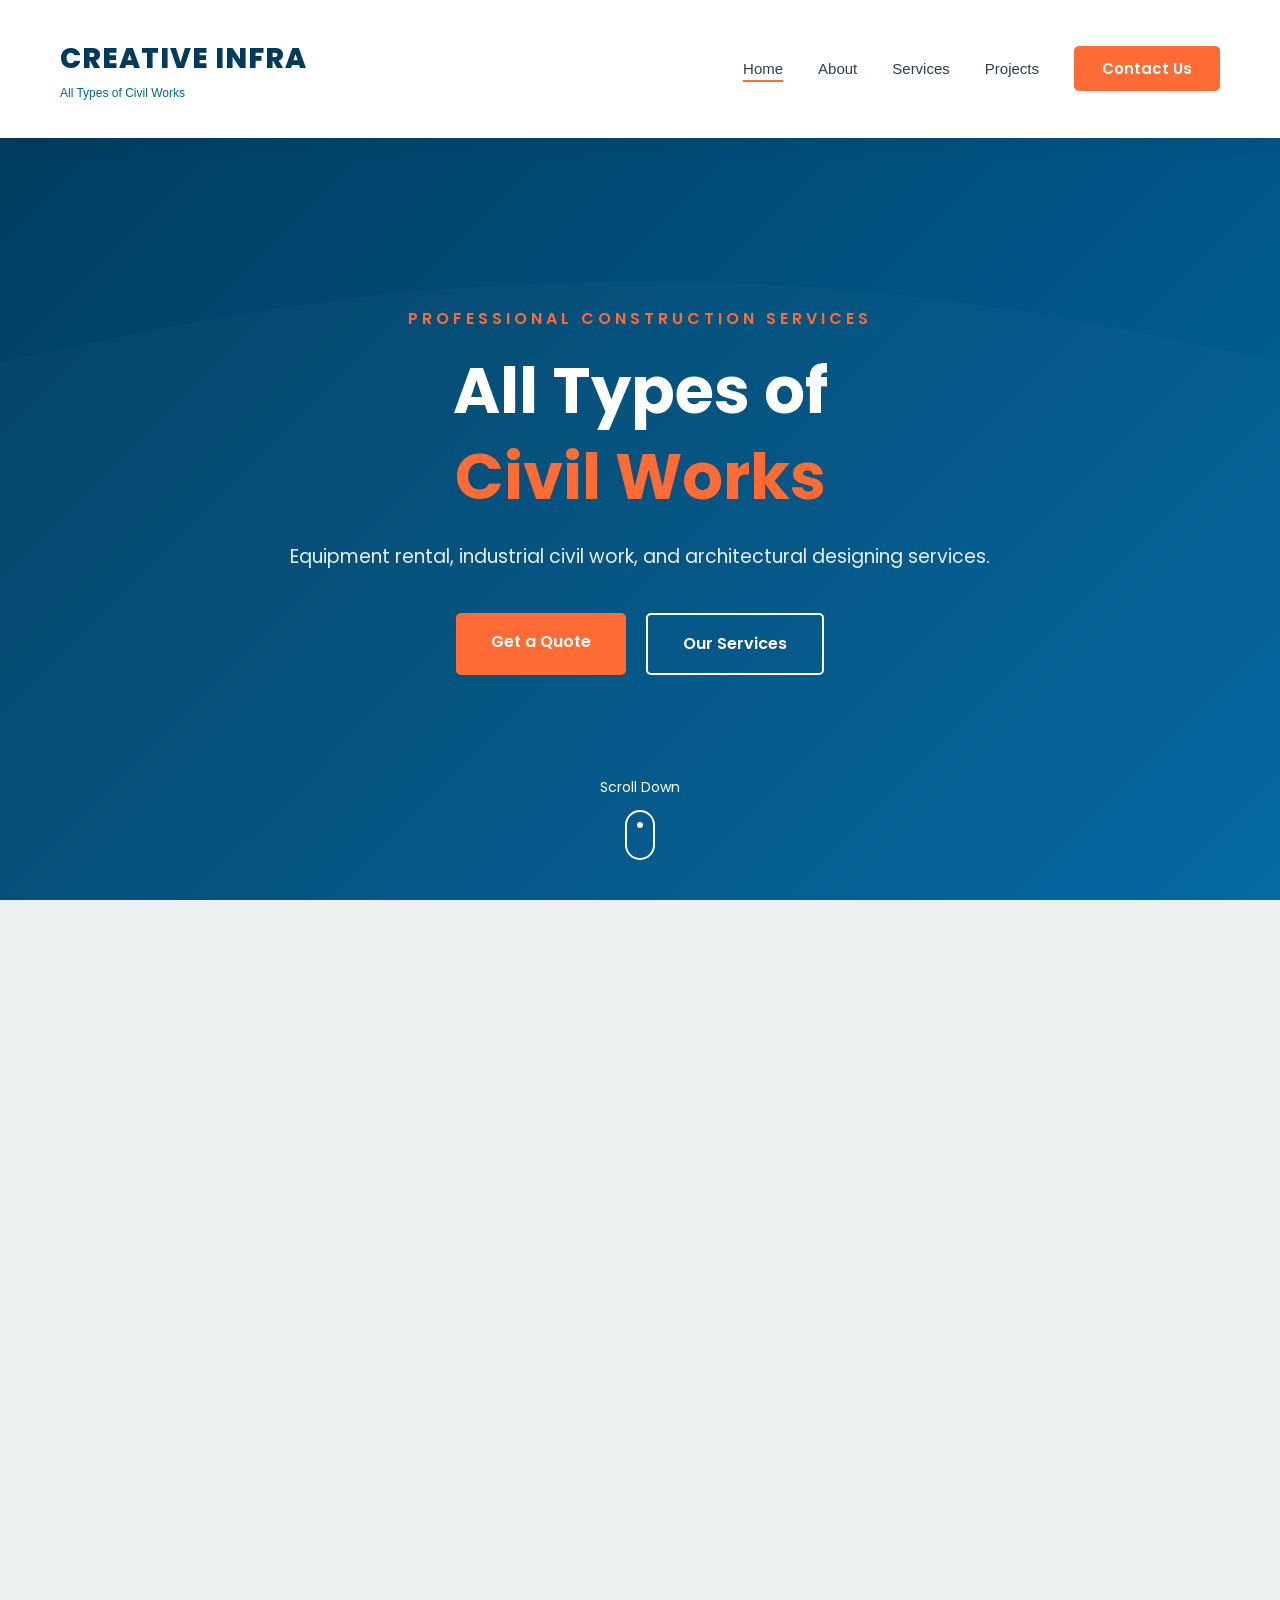
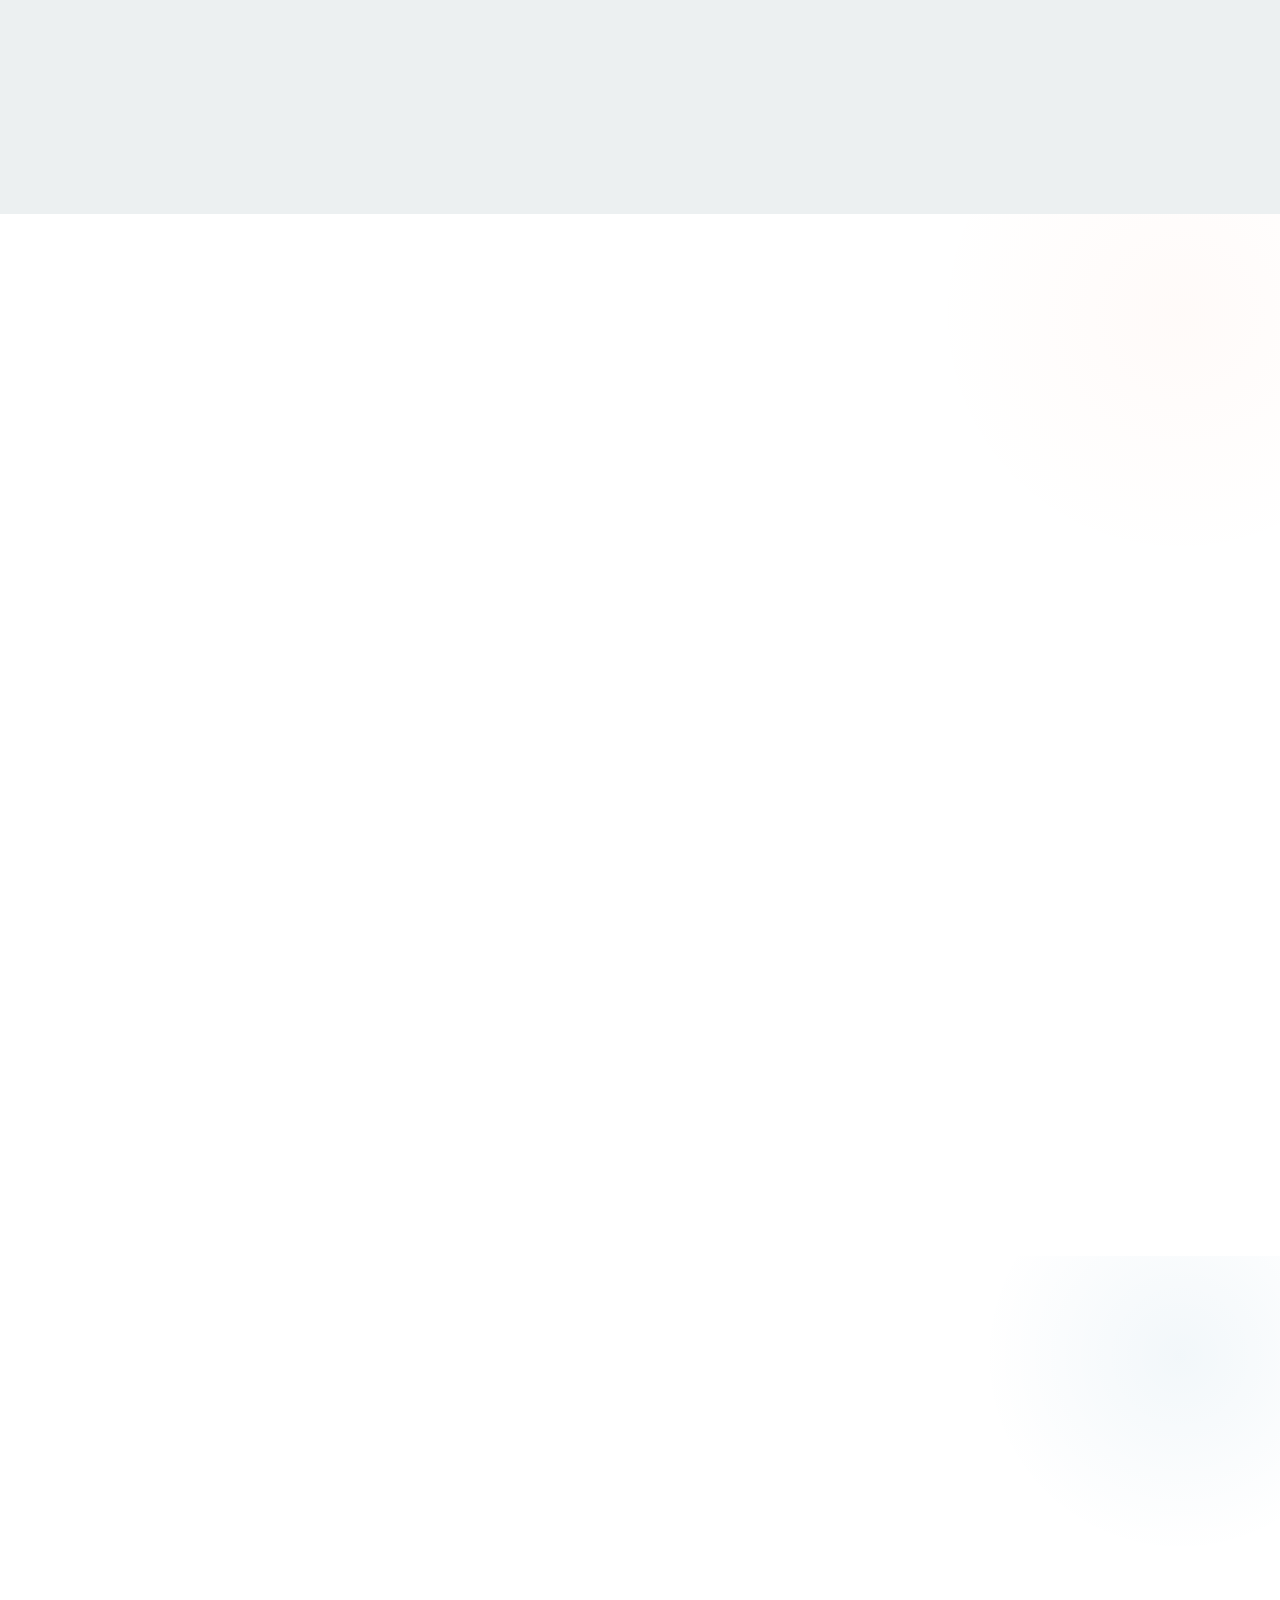
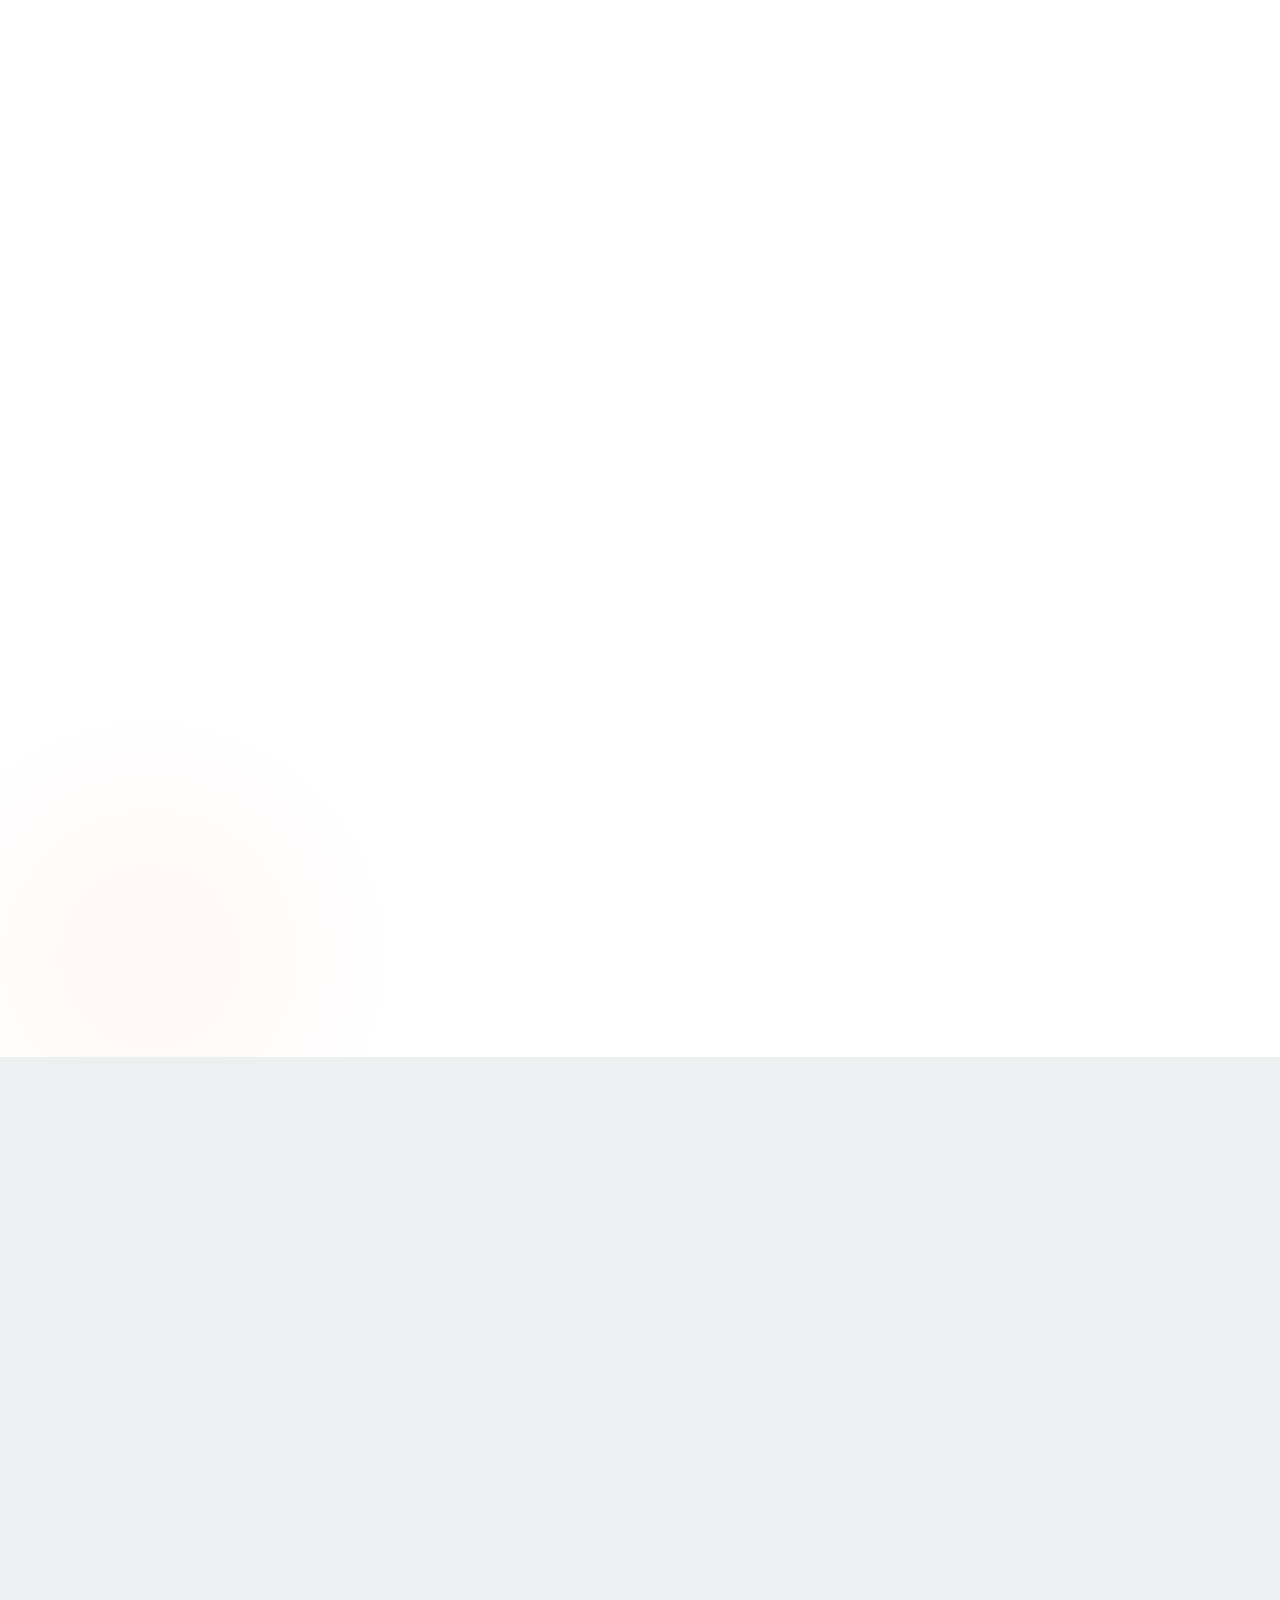
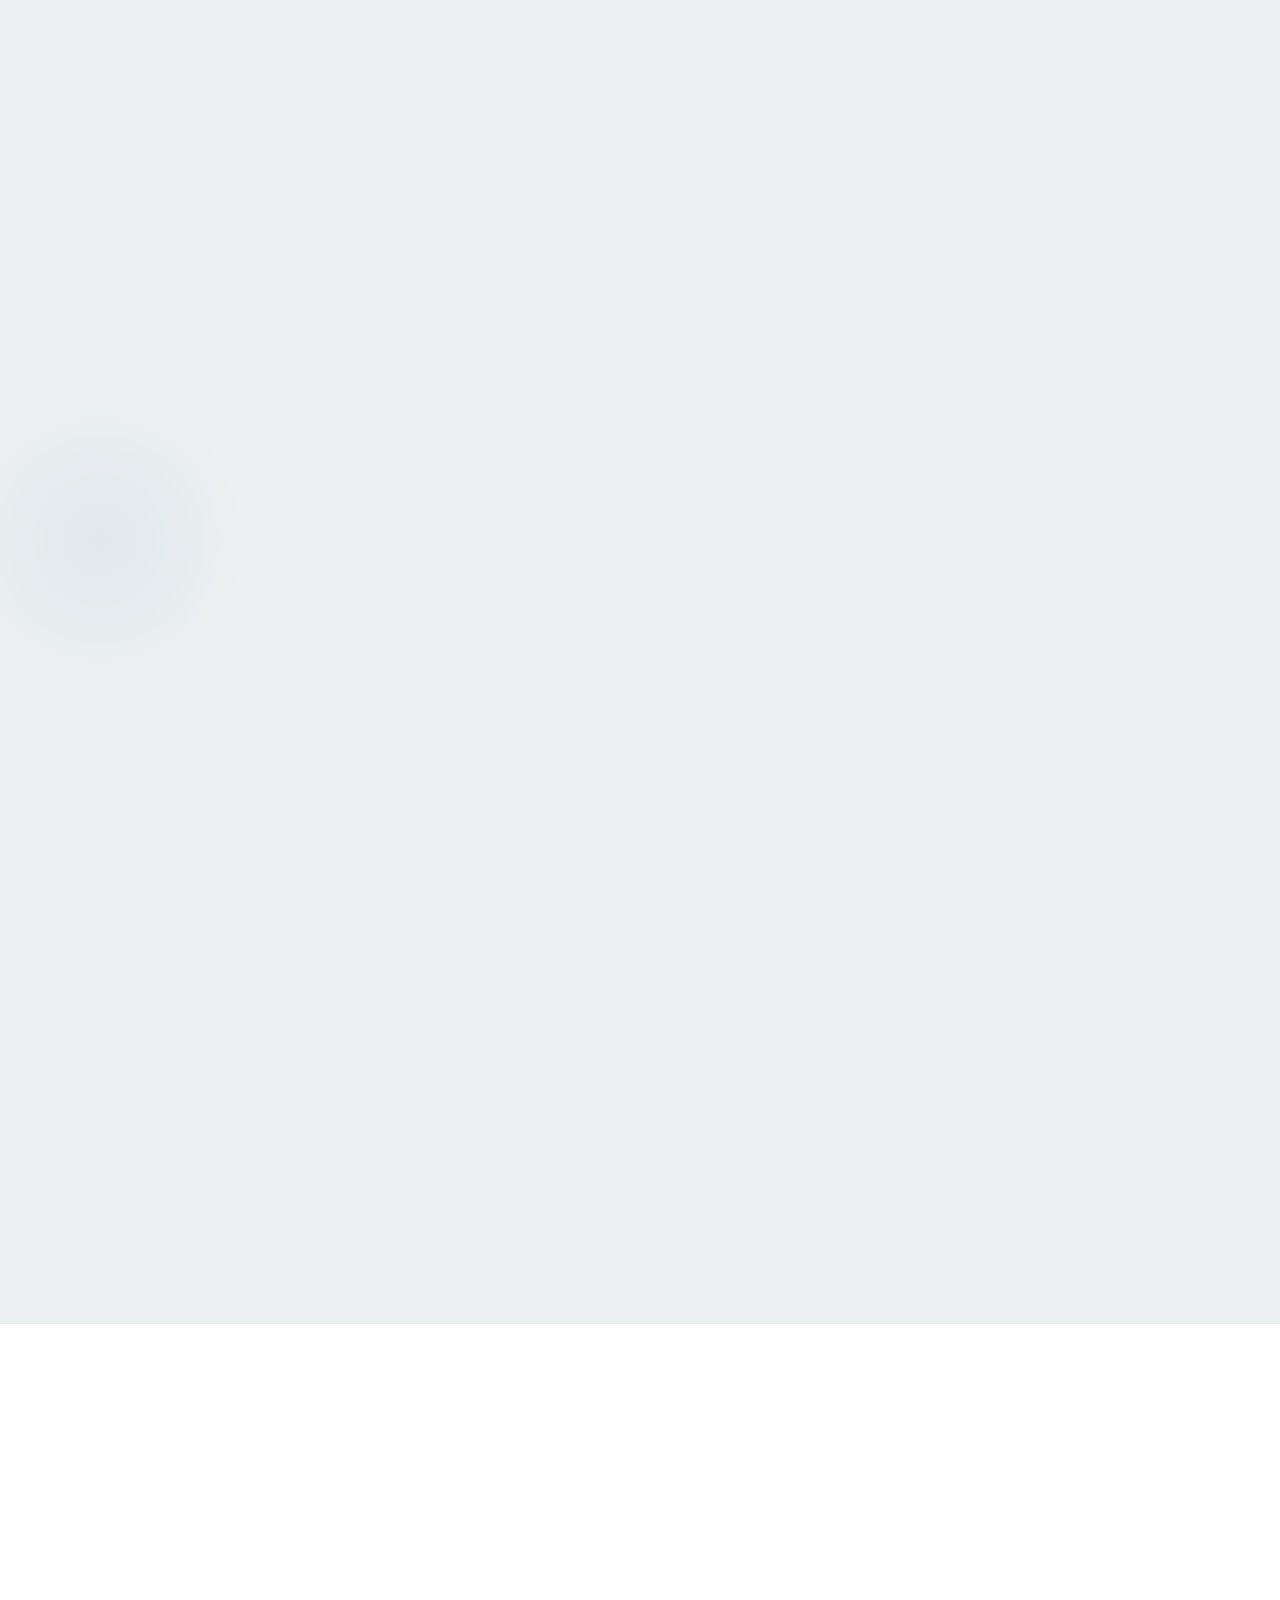
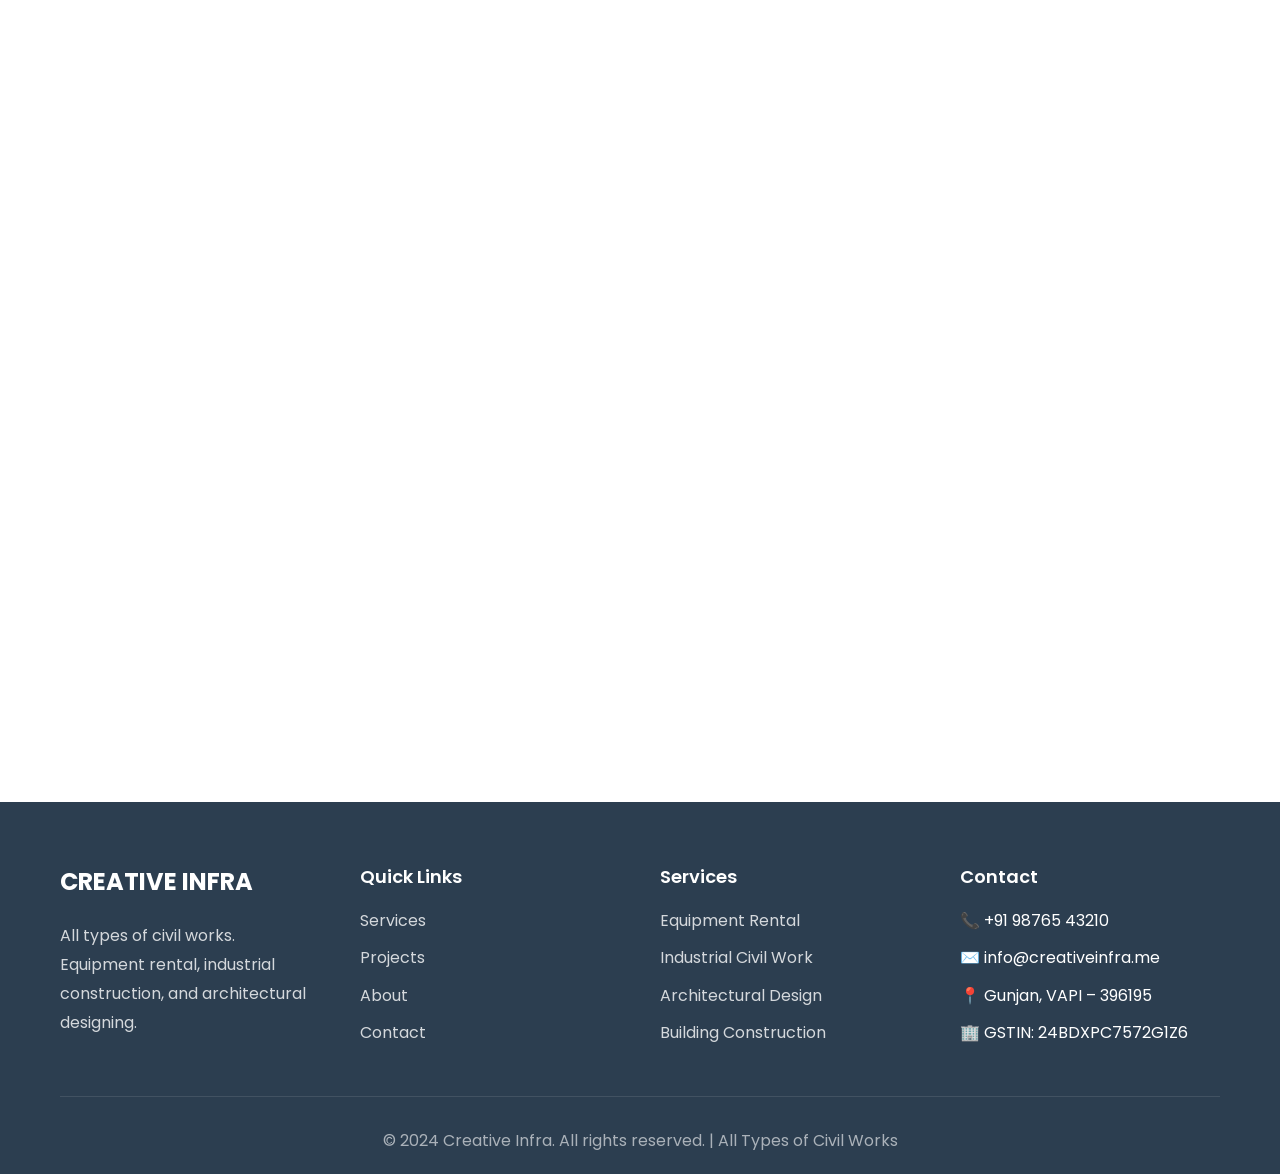
==== commit 80aab7b2: "Add scroll animations, update business info, and enhance gallery Co-authored-by: DepParmar <92295496" ====
--- a/index.html
+++ b/index.html
@@ -78,6 +78,49 @@
         </div>
     </section>
 
+    <!-- Why Choose Us Section -->
+    <section id="why-choose-us">
+        <div class="container">
+            <div class="section-header">
+                <span class="section-label">Why Choose Us</span>
+                <h2>Professional Civil Engineering Services</h2>
+                <p>Delivering excellence in every project with quality and precision</p>
+            </div>
+            <div class="features-grid">
+                <div class="feature-box">
+                    <div class="feature-icon">⭐</div>
+                    <h3>15+ Years Experience</h3>
+                    <p>Proven track record in delivering quality civil construction projects across various sectors.</p>
+                </div>
+                <div class="feature-box">
+                    <div class="feature-icon">🔧</div>
+                    <h3>Modern Equipment</h3>
+                    <p>State-of-the-art construction equipment including mixers, core cutting machines, and dampers.</p>
+                </div>
+                <div class="feature-box">
+                    <div class="feature-icon">👷</div>
+                    <h3>Expert Team</h3>
+                    <p>Highly skilled professionals and engineers dedicated to project excellence.</p>
+                </div>
+                <div class="feature-box">
+                    <div class="feature-icon">✅</div>
+                    <h3>Quality Assurance</h3>
+                    <p>Strict quality control measures ensuring superior construction standards.</p>
+                </div>
+                <div class="feature-box">
+                    <div class="feature-icon">⏰</div>
+                    <h3>Timely Delivery</h3>
+                    <p>Committed to completing projects on schedule without compromising quality.</p>
+                </div>
+                <div class="feature-box">
+                    <div class="feature-icon">💰</div>
+                    <h3>Competitive Pricing</h3>
+                    <p>Best value for your investment with transparent and fair pricing.</p>
+                </div>
+            </div>
+        </div>
+    </section>
+
     <!-- Services Section -->
     <section id="services">
         <div class="container">
@@ -204,6 +247,46 @@
                         <h3>Infrastructure Work</h3>
                         <p>Road and civil infrastructure</p>
                         <span class="project-category">Infrastructure</span>
+                    </div>
+                </div>
+                <div class="gallery-item">
+                    <div class="gallery-image">
+                        <img src="poster-a.svg" alt="Factory Construction">
+                    </div>
+                    <div class="gallery-info">
+                        <h3>Factory Building</h3>
+                        <p>Industrial warehouse construction</p>
+                        <span class="project-category">Industrial</span>
+                    </div>
+                </div>
+                <div class="gallery-item">
+                    <div class="gallery-image">
+                        <img src="poster-b.svg" alt="Equipment Rental Services">
+                    </div>
+                    <div class="gallery-info">
+                        <h3>Equipment Services</h3>
+                        <p>Professional equipment rental</p>
+                        <span class="project-category">Equipment</span>
+                    </div>
+                </div>
+                <div class="gallery-item">
+                    <div class="gallery-image">
+                        <img src="poster-graphic.svg" alt="Site Development">
+                    </div>
+                    <div class="gallery-info">
+                        <h3>Site Development</h3>
+                        <p>Complete site preparation and development</p>
+                        <span class="project-category">Infrastructure</span>
+                    </div>
+                </div>
+                <div class="gallery-item">
+                    <div class="gallery-image">
+                        <img src="poster-video-placeholder.svg" alt="Building Renovation">
+                    </div>
+                    <div class="gallery-info">
+                        <h3>Building Renovation</h3>
+                        <p>Complete renovation and modernization</p>
+                        <span class="project-category">Renovation</span>
                     </div>
                 </div>
             </div>
@@ -225,7 +308,14 @@
                         <div class="contact-icon">📍</div>
                         <div>
                             <h4>Office Location</h4>
-                            <p>123 Construction Avenue<br>Business District, City 400001</p>
+                            <p>Shop No. 02, Bajrang Complex,<br>Behind Hotel Prime,<br>Morarji Circle Road,<br>Gunjan, VAPI – 396195</p>
+                        </div>
+                    </div>
+                    <div class="contact-item">
+                        <div class="contact-icon">🏢</div>
+                        <div>
+                            <h4>GSTIN</h4>
+                            <p>24BDXPC7572G1Z6</p>
                         </div>
                     </div>
                     <div class="contact-item">
@@ -318,7 +408,8 @@
                     <ul>
                         <li>📞 +91 98765 43210</li>
                         <li>✉️ info@creativeinfra.me</li>
-                        <li>📍 Business District, City</li>
+                        <li>📍 Gunjan, VAPI – 396195</li>
+                        <li>🏢 GSTIN: 24BDXPC7572G1Z6</li>
                     </ul>
                 </div>
             </div>
--- a/styles.css
+++ b/styles.css
@@ -463,6 +463,96 @@
 }
 
 /* ===================================
+   WHY CHOOSE US SECTION
+   =================================== */
+#why-choose-us {
+    padding: var(--section-padding);
+    background: var(--white);
+    position: relative;
+    overflow: hidden;
+}
+
+#why-choose-us::before {
+    content: '';
+    position: absolute;
+    top: -150px;
+    right: -150px;
+    width: 500px;
+    height: 500px;
+    background: radial-gradient(circle, rgba(255, 107, 53, 0.03) 0%, transparent 70%);
+    border-radius: 50%;
+}
+
+.features-grid {
+    display: grid;
+    grid-template-columns: repeat(auto-fit, minmax(300px, 1fr));
+    gap: 30px;
+    margin-top: 20px;
+}
+
+.feature-box {
+    background: var(--white);
+    padding: 35px 30px;
+    border-radius: 10px;
+    text-align: center;
+    box-shadow: 0 5px 25px rgba(0, 0, 0, 0.08);
+    transition: all 0.4s ease;
+    border: 2px solid transparent;
+    position: relative;
+    overflow: hidden;
+}
+
+.feature-box::before {
+    content: '';
+    position: absolute;
+    top: -50%;
+    left: -50%;
+    width: 200%;
+    height: 200%;
+    background: linear-gradient(135deg, rgba(0, 102, 161, 0.05) 0%, transparent 50%);
+    transform: rotate(45deg);
+    transition: all 0.6s ease;
+    opacity: 0;
+}
+
+.feature-box:hover::before {
+    opacity: 1;
+}
+
+.feature-box:hover {
+    transform: translateY(-8px);
+    box-shadow: 0 15px 40px rgba(0, 59, 92, 0.15);
+    border-color: var(--secondary-blue);
+}
+
+.feature-icon {
+    font-size: 50px;
+    margin-bottom: 20px;
+    transition: all 0.4s ease;
+    display: inline-block;
+}
+
+.feature-box:hover .feature-icon {
+    transform: scale(1.15) rotateY(360deg);
+}
+
+.feature-box h3 {
+    font-size: 22px;
+    color: var(--primary-blue);
+    margin-bottom: 15px;
+    font-weight: 700;
+    position: relative;
+    z-index: 1;
+}
+
+.feature-box p {
+    color: var(--text-gray);
+    line-height: 1.8;
+    position: relative;
+    z-index: 1;
+}
+
+/* ===================================
    SERVICES SECTION
    =================================== */
 #services {
@@ -1022,8 +1112,8 @@
 /* Add smooth scroll reveal animations */
 .reveal {
     opacity: 0;
-    transform: translateY(30px);
-    transition: all 0.6s ease;
+    transform: translateY(50px);
+    transition: opacity 0.8s ease, transform 0.8s ease;
 }
 
 .reveal.active {
@@ -1031,6 +1121,42 @@
     transform: translateY(0);
 }
 
+/* Fade in from left animation */
+.reveal-left {
+    opacity: 0;
+    transform: translateX(-50px);
+    transition: opacity 0.8s ease, transform 0.8s ease;
+}
+
+.reveal-left.active {
+    opacity: 1;
+    transform: translateX(0);
+}
+
+/* Fade in from right animation */
+.reveal-right {
+    opacity: 0;
+    transform: translateX(50px);
+    transition: opacity 0.8s ease, transform 0.8s ease;
+}
+
+.reveal-right.active {
+    opacity: 1;
+    transform: translateX(0);
+}
+
+/* Scale animation */
+.reveal-scale {
+    opacity: 0;
+    transform: scale(0.9);
+    transition: opacity 0.8s ease, transform 0.8s ease;
+}
+
+.reveal-scale.active {
+    opacity: 1;
+    transform: scale(1);
+}
+
 /* ===================================
    RESPONSIVE DESIGN
    =================================== */
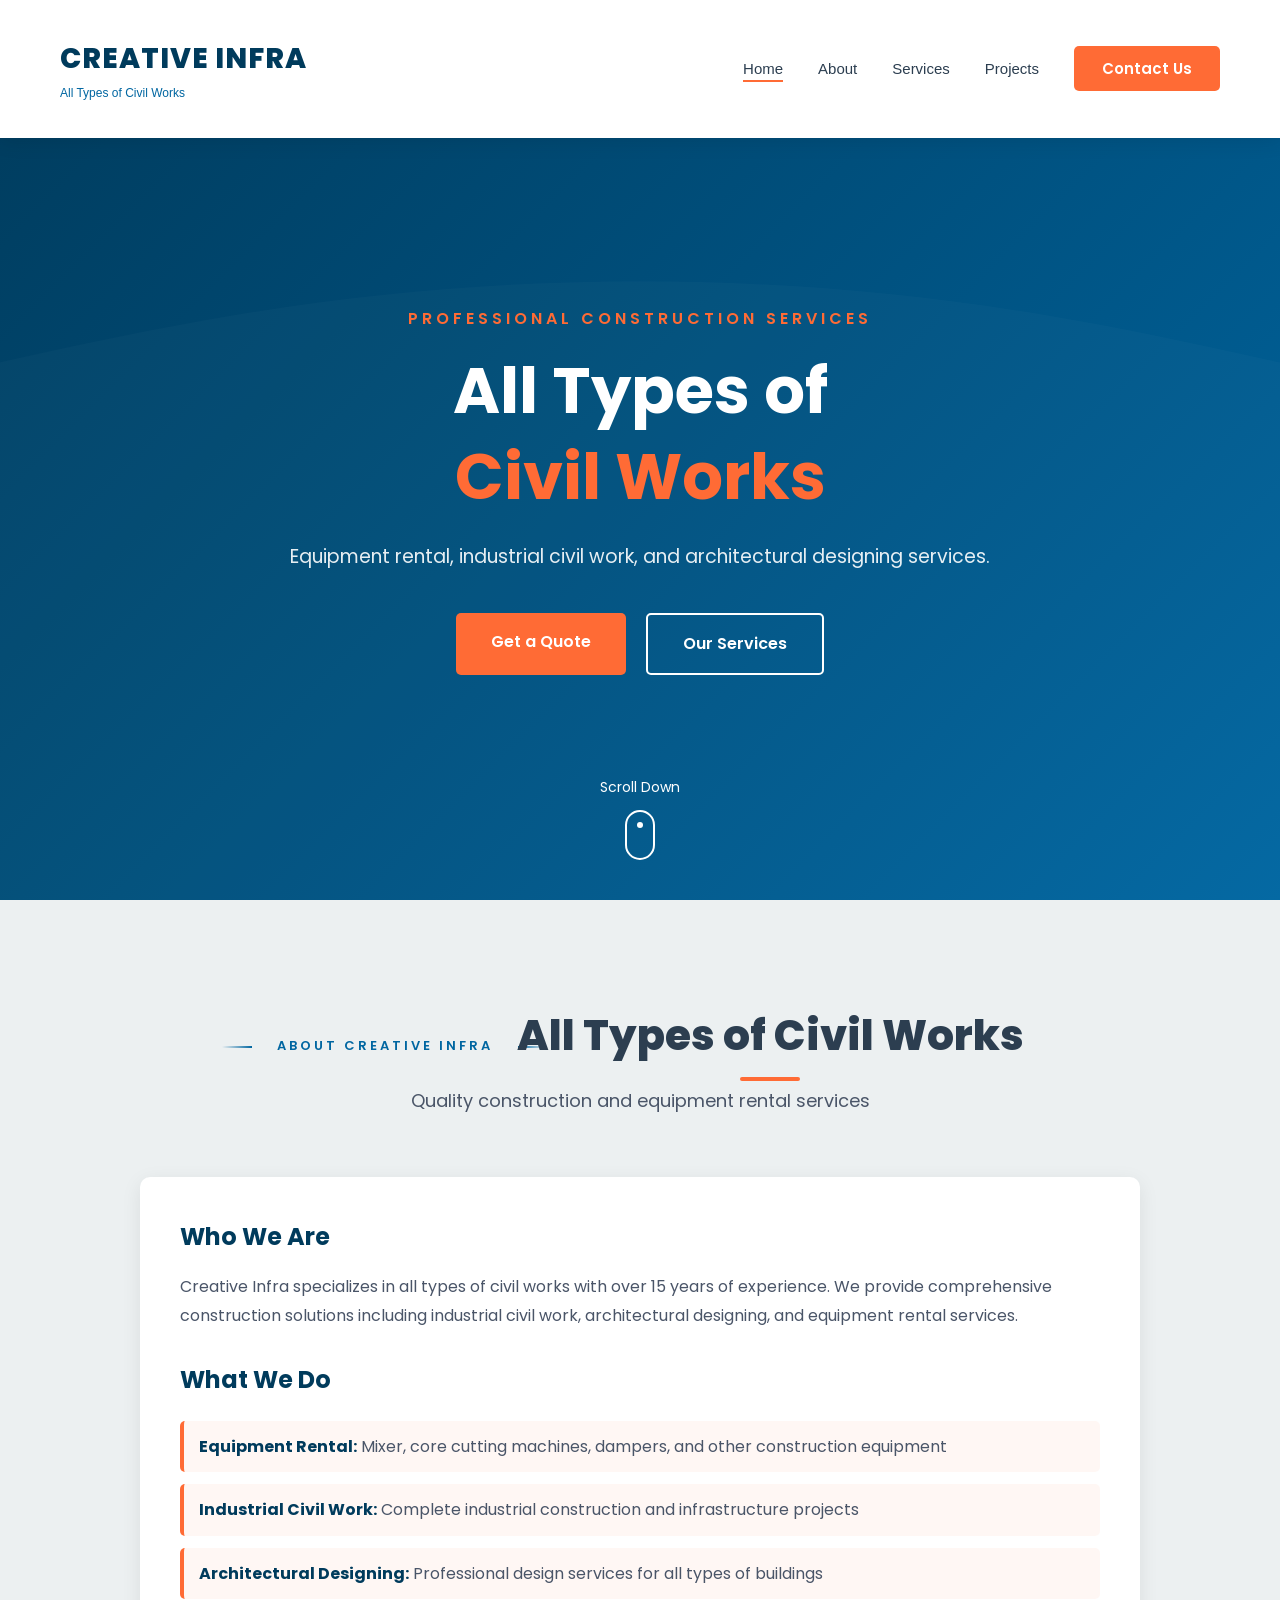
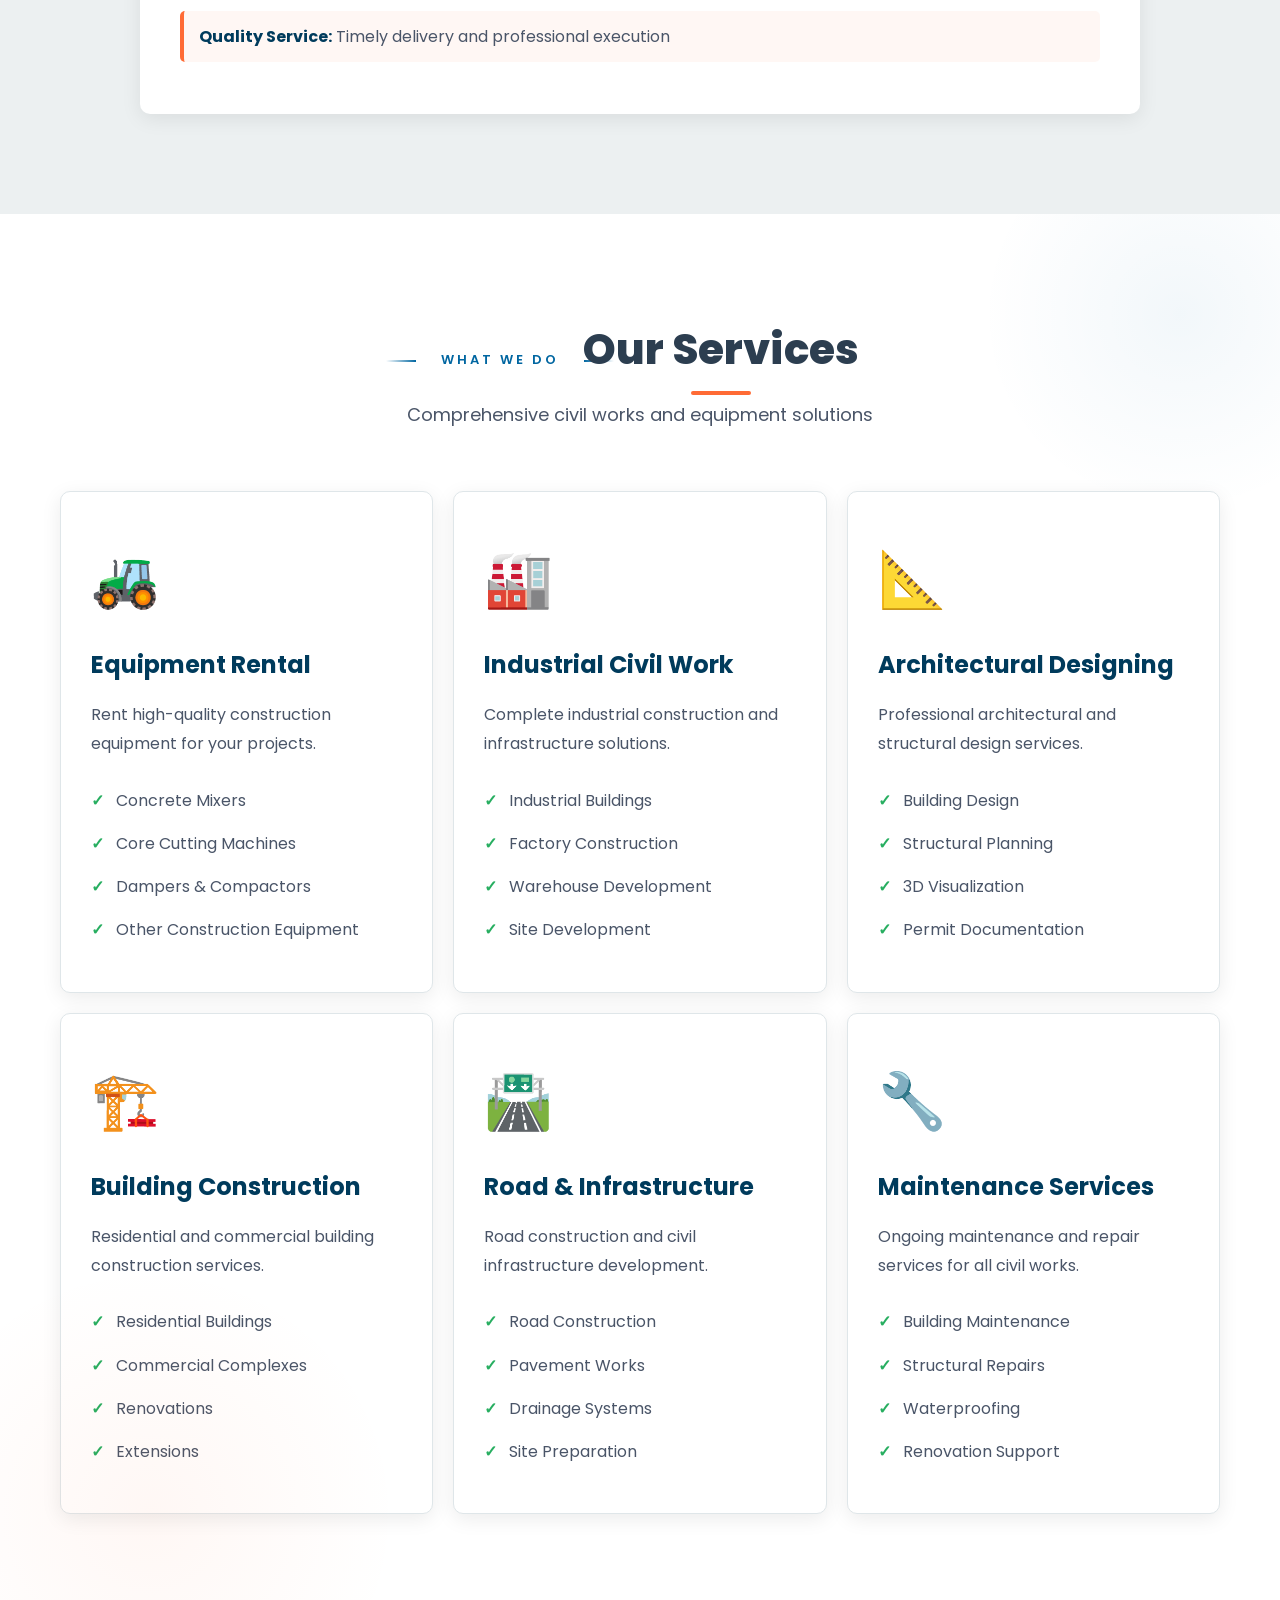
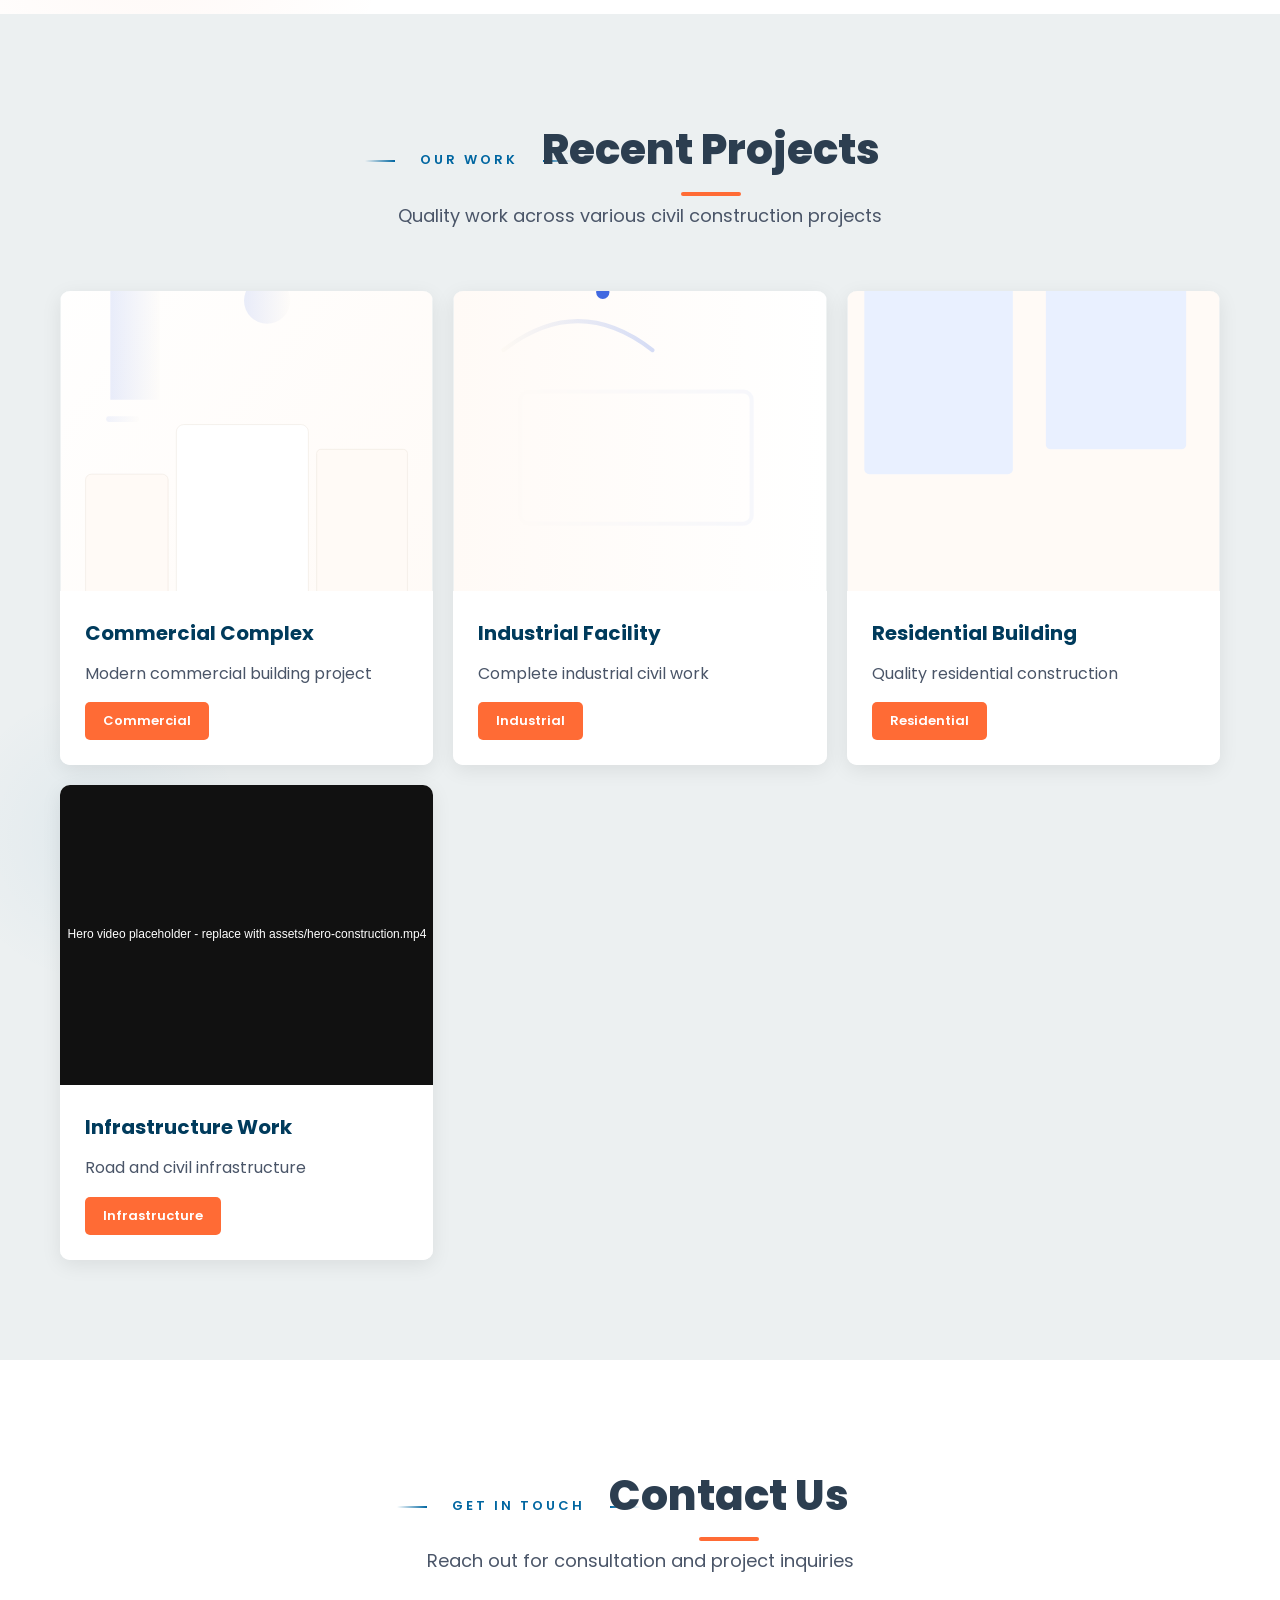
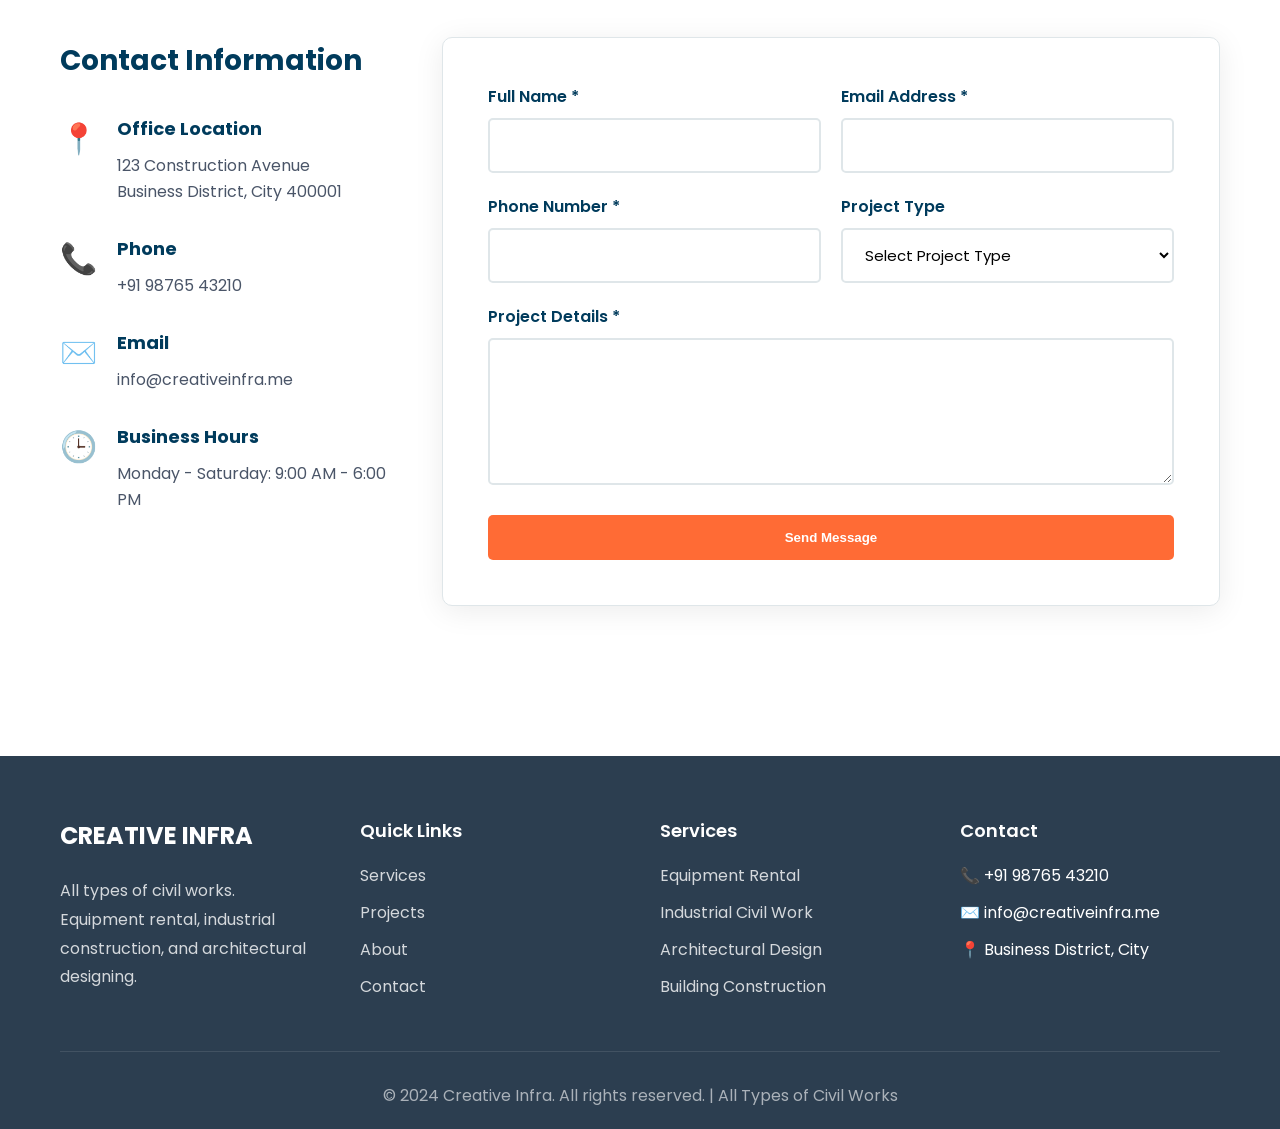
==== commit 463266e6: "Revert "Add scroll animations and update business information"" ====
--- a/index.html
+++ b/index.html
@@ -78,49 +78,6 @@
         </div>
     </section>
 
-    <!-- Why Choose Us Section -->
-    <section id="why-choose-us">
-        <div class="container">
-            <div class="section-header">
-                <span class="section-label">Why Choose Us</span>
-                <h2>Professional Civil Engineering Services</h2>
-                <p>Delivering excellence in every project with quality and precision</p>
-            </div>
-            <div class="features-grid">
-                <div class="feature-box">
-                    <div class="feature-icon">⭐</div>
-                    <h3>15+ Years Experience</h3>
-                    <p>Proven track record in delivering quality civil construction projects across various sectors.</p>
-                </div>
-                <div class="feature-box">
-                    <div class="feature-icon">🔧</div>
-                    <h3>Modern Equipment</h3>
-                    <p>State-of-the-art construction equipment including mixers, core cutting machines, and dampers.</p>
-                </div>
-                <div class="feature-box">
-                    <div class="feature-icon">👷</div>
-                    <h3>Expert Team</h3>
-                    <p>Highly skilled professionals and engineers dedicated to project excellence.</p>
-                </div>
-                <div class="feature-box">
-                    <div class="feature-icon">✅</div>
-                    <h3>Quality Assurance</h3>
-                    <p>Strict quality control measures ensuring superior construction standards.</p>
-                </div>
-                <div class="feature-box">
-                    <div class="feature-icon">⏰</div>
-                    <h3>Timely Delivery</h3>
-                    <p>Committed to completing projects on schedule without compromising quality.</p>
-                </div>
-                <div class="feature-box">
-                    <div class="feature-icon">💰</div>
-                    <h3>Competitive Pricing</h3>
-                    <p>Best value for your investment with transparent and fair pricing.</p>
-                </div>
-            </div>
-        </div>
-    </section>
-
     <!-- Services Section -->
     <section id="services">
         <div class="container">
@@ -247,46 +204,6 @@
                         <h3>Infrastructure Work</h3>
                         <p>Road and civil infrastructure</p>
                         <span class="project-category">Infrastructure</span>
-                    </div>
-                </div>
-                <div class="gallery-item">
-                    <div class="gallery-image">
-                        <img src="poster-a.svg" alt="Factory Construction">
-                    </div>
-                    <div class="gallery-info">
-                        <h3>Factory Building</h3>
-                        <p>Industrial warehouse construction</p>
-                        <span class="project-category">Industrial</span>
-                    </div>
-                </div>
-                <div class="gallery-item">
-                    <div class="gallery-image">
-                        <img src="poster-b.svg" alt="Equipment Rental Services">
-                    </div>
-                    <div class="gallery-info">
-                        <h3>Equipment Services</h3>
-                        <p>Professional equipment rental</p>
-                        <span class="project-category">Equipment</span>
-                    </div>
-                </div>
-                <div class="gallery-item">
-                    <div class="gallery-image">
-                        <img src="poster-graphic.svg" alt="Site Development">
-                    </div>
-                    <div class="gallery-info">
-                        <h3>Site Development</h3>
-                        <p>Complete site preparation and development</p>
-                        <span class="project-category">Infrastructure</span>
-                    </div>
-                </div>
-                <div class="gallery-item">
-                    <div class="gallery-image">
-                        <img src="poster-video-placeholder.svg" alt="Building Renovation">
-                    </div>
-                    <div class="gallery-info">
-                        <h3>Building Renovation</h3>
-                        <p>Complete renovation and modernization</p>
-                        <span class="project-category">Renovation</span>
                     </div>
                 </div>
             </div>
@@ -308,14 +225,7 @@
                         <div class="contact-icon">📍</div>
                         <div>
                             <h4>Office Location</h4>
-                            <p>Shop No. 02, Bajrang Complex,<br>Behind Hotel Prime,<br>Morarji Circle Road,<br>Gunjan, VAPI – 396195</p>
-                        </div>
-                    </div>
-                    <div class="contact-item">
-                        <div class="contact-icon">🏢</div>
-                        <div>
-                            <h4>GSTIN</h4>
-                            <p>24BDXPC7572G1Z6</p>
+                            <p>123 Construction Avenue<br>Business District, City 400001</p>
                         </div>
                     </div>
                     <div class="contact-item">
@@ -408,8 +318,7 @@
                     <ul>
                         <li>📞 +91 98765 43210</li>
                         <li>✉️ info@creativeinfra.me</li>
-                        <li>📍 Gunjan, VAPI – 396195</li>
-                        <li>🏢 GSTIN: 24BDXPC7572G1Z6</li>
+                        <li>📍 Business District, City</li>
                     </ul>
                 </div>
             </div>
--- a/styles.css
+++ b/styles.css
@@ -463,96 +463,6 @@
 }
 
 /* ===================================
-   WHY CHOOSE US SECTION
-   =================================== */
-#why-choose-us {
-    padding: var(--section-padding);
-    background: var(--white);
-    position: relative;
-    overflow: hidden;
-}
-
-#why-choose-us::before {
-    content: '';
-    position: absolute;
-    top: -150px;
-    right: -150px;
-    width: 500px;
-    height: 500px;
-    background: radial-gradient(circle, rgba(255, 107, 53, 0.03) 0%, transparent 70%);
-    border-radius: 50%;
-}
-
-.features-grid {
-    display: grid;
-    grid-template-columns: repeat(auto-fit, minmax(300px, 1fr));
-    gap: 30px;
-    margin-top: 20px;
-}
-
-.feature-box {
-    background: var(--white);
-    padding: 35px 30px;
-    border-radius: 10px;
-    text-align: center;
-    box-shadow: 0 5px 25px rgba(0, 0, 0, 0.08);
-    transition: all 0.4s ease;
-    border: 2px solid transparent;
-    position: relative;
-    overflow: hidden;
-}
-
-.feature-box::before {
-    content: '';
-    position: absolute;
-    top: -50%;
-    left: -50%;
-    width: 200%;
-    height: 200%;
-    background: linear-gradient(135deg, rgba(0, 102, 161, 0.05) 0%, transparent 50%);
-    transform: rotate(45deg);
-    transition: all 0.6s ease;
-    opacity: 0;
-}
-
-.feature-box:hover::before {
-    opacity: 1;
-}
-
-.feature-box:hover {
-    transform: translateY(-8px);
-    box-shadow: 0 15px 40px rgba(0, 59, 92, 0.15);
-    border-color: var(--secondary-blue);
-}
-
-.feature-icon {
-    font-size: 50px;
-    margin-bottom: 20px;
-    transition: all 0.4s ease;
-    display: inline-block;
-}
-
-.feature-box:hover .feature-icon {
-    transform: scale(1.15) rotateY(360deg);
-}
-
-.feature-box h3 {
-    font-size: 22px;
-    color: var(--primary-blue);
-    margin-bottom: 15px;
-    font-weight: 700;
-    position: relative;
-    z-index: 1;
-}
-
-.feature-box p {
-    color: var(--text-gray);
-    line-height: 1.8;
-    position: relative;
-    z-index: 1;
-}
-
-/* ===================================
    SERVICES SECTION
    =================================== */
 #services {
@@ -1112,8 +1022,8 @@
 /* Add smooth scroll reveal animations */
 .reveal {
     opacity: 0;
-    transform: translateY(50px);
-    transition: opacity 0.8s ease, transform 0.8s ease;
+    transform: translateY(30px);
+    transition: all 0.6s ease;
 }
 
 .reveal.active {
@@ -1121,42 +1031,6 @@
     transform: translateY(0);
 }
 
-/* Fade in from left animation */
-.reveal-left {
-    opacity: 0;
-    transform: translateX(-50px);
-    transition: opacity 0.8s ease, transform 0.8s ease;
-}
-
-.reveal-left.active {
-    opacity: 1;
-    transform: translateX(0);
-}
-
-/* Fade in from right animation */
-.reveal-right {
-    opacity: 0;
-    transform: translateX(50px);
-    transition: opacity 0.8s ease, transform 0.8s ease;
-}
-
-.reveal-right.active {
-    opacity: 1;
-    transform: translateX(0);
-}
-
-/* Scale animation */
-.reveal-scale {
-    opacity: 0;
-    transform: scale(0.9);
-    transition: opacity 0.8s ease, transform 0.8s ease;
-}
-
-.reveal-scale.active {
-    opacity: 1;
-    transform: scale(1);
-}
-
 /* ===================================
    RESPONSIVE DESIGN
    =================================== */
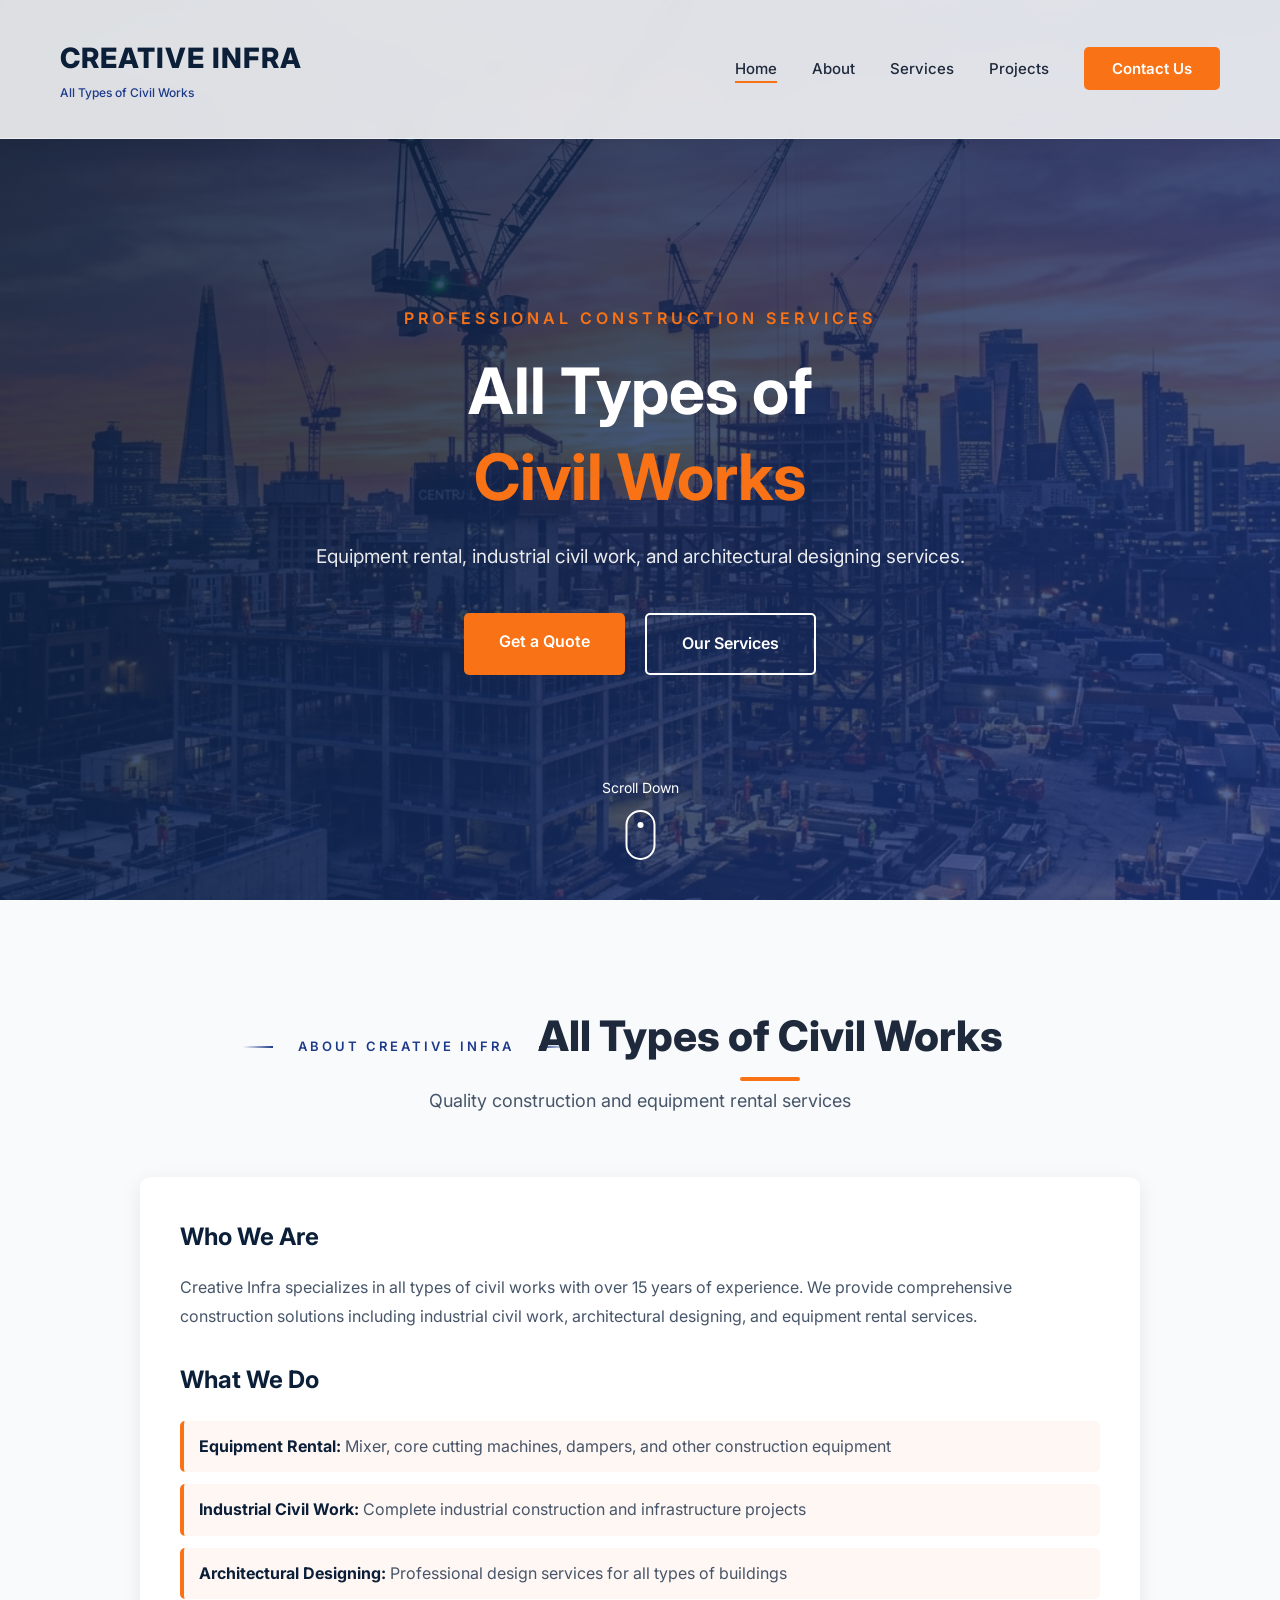
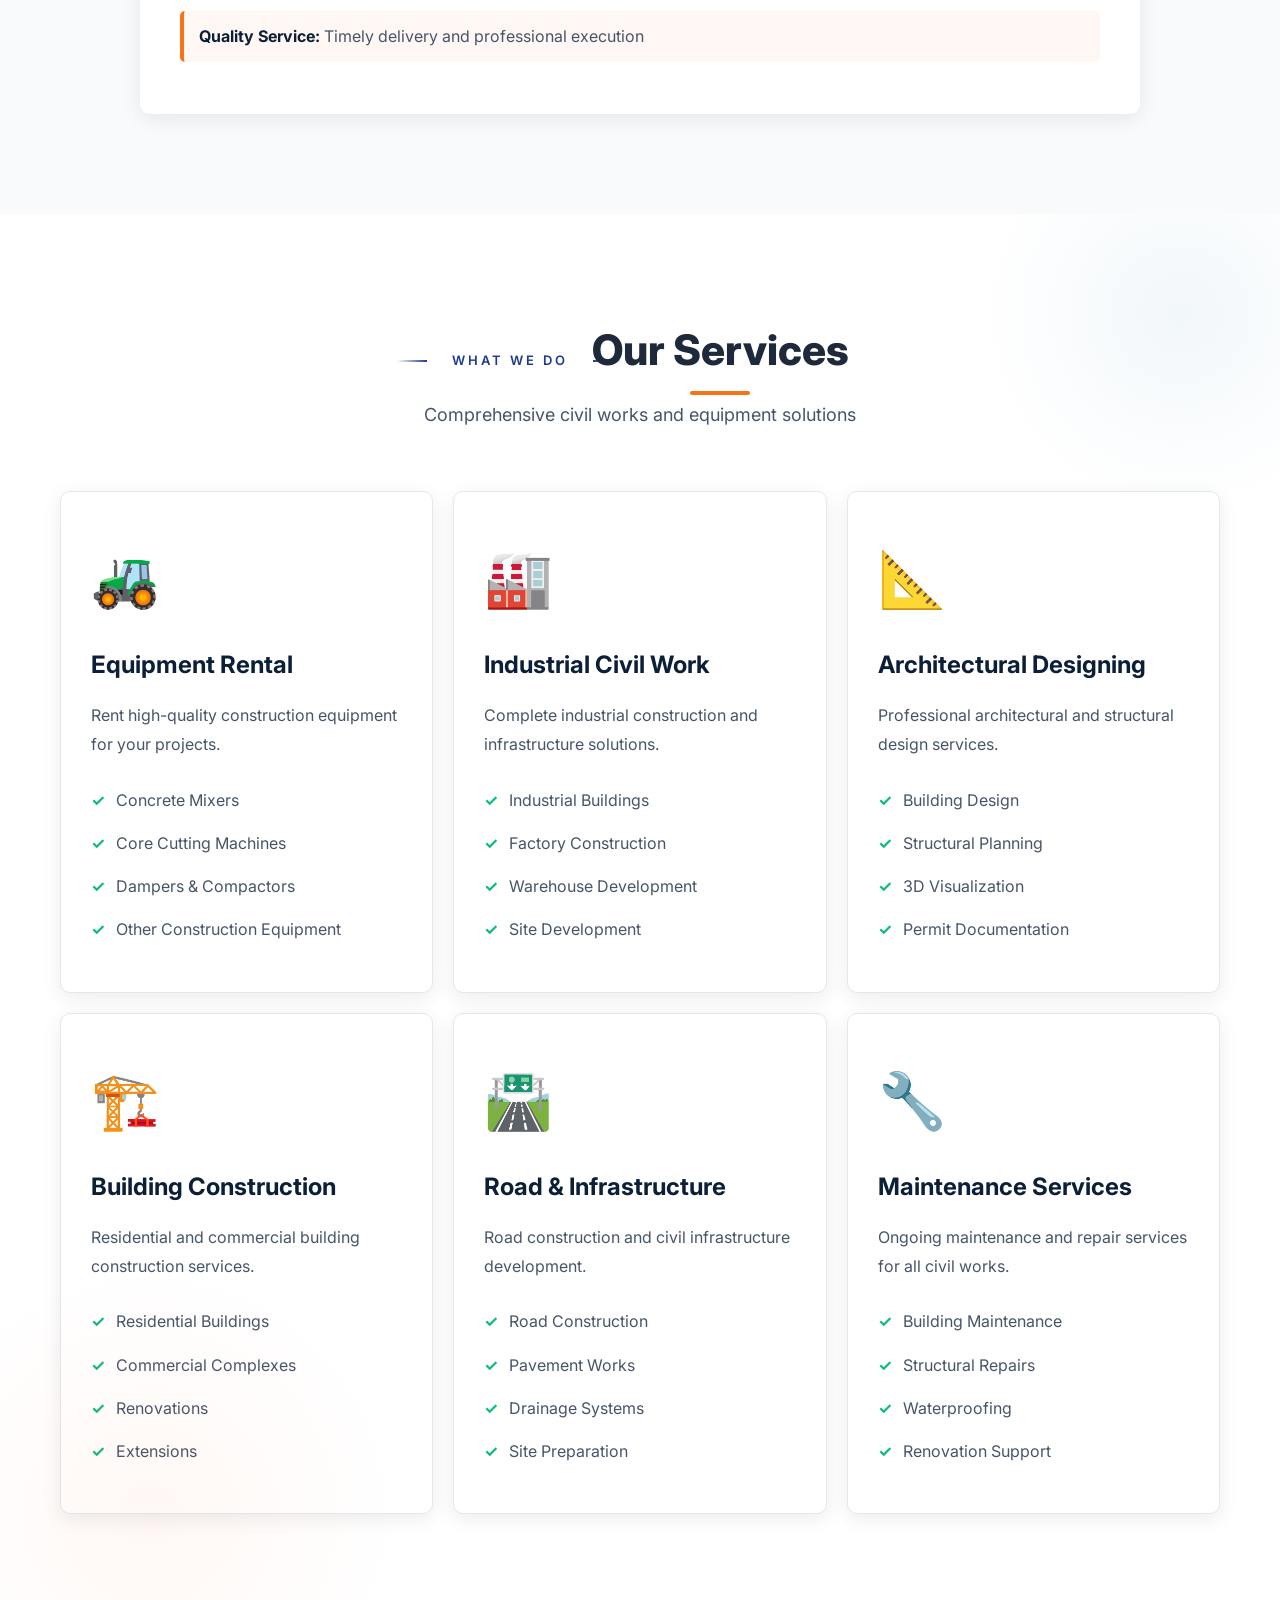
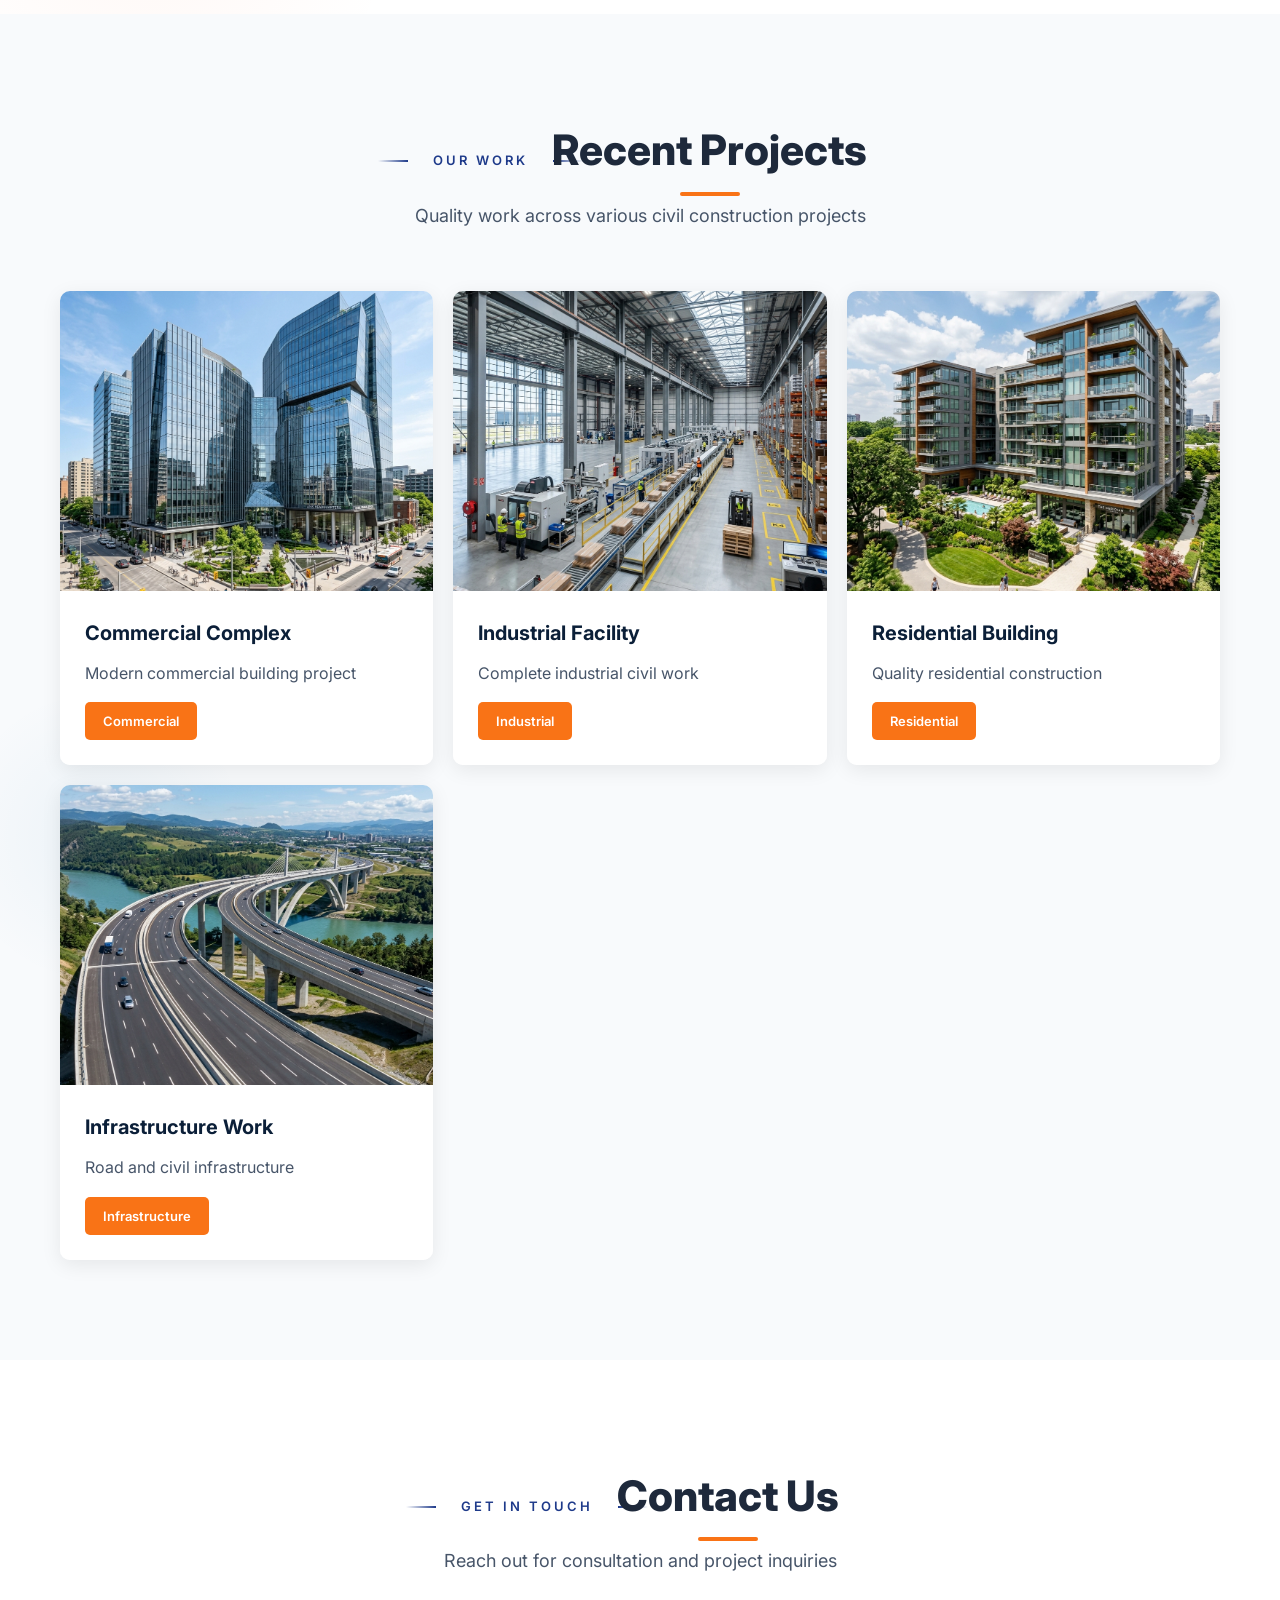
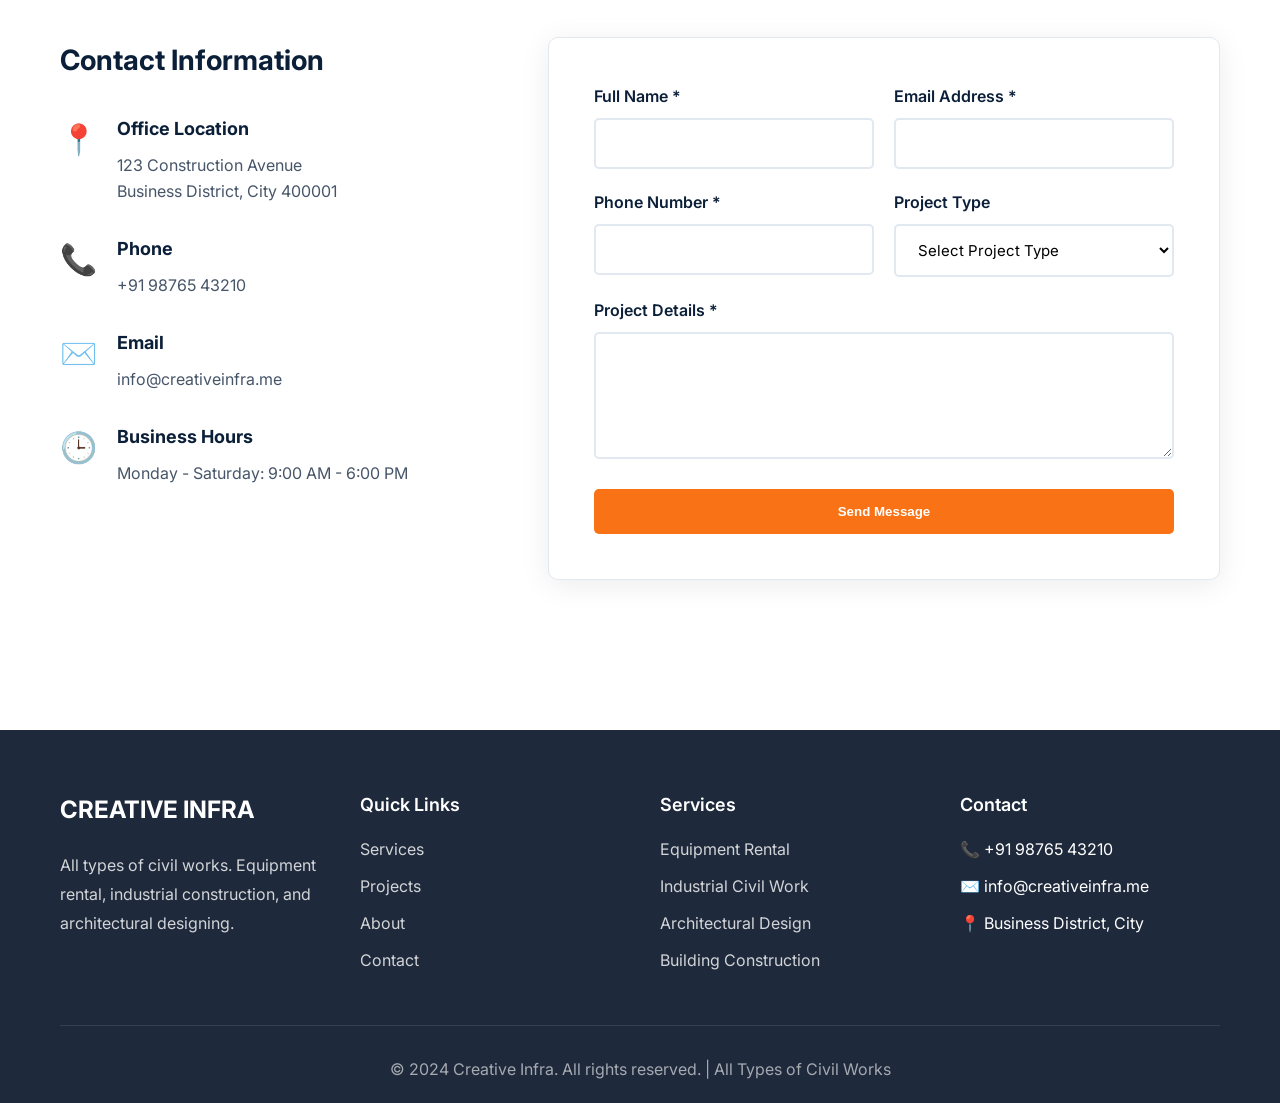
==== commit 3f3c7fba: "feat: replace legacy billing system with new secure invoice generator portal" ====
--- a/index.html
+++ b/index.html
@@ -4,11 +4,17 @@
     <meta charset="UTF-8">
     <meta name="viewport" content="width=device-width, initial-scale=1.0">
     <title>Creative Infra - All Types of Civil Works</title>
-    <meta name="description" content="Creative Infra specializes in all types of civil works, equipment rental (mixer, core cutting, damper), industrial construction, and architectural designing.">
+    <meta name="description" content="Creative Infra specializes in all types of civil works, equipment rental, industrial construction, and architectural designing.">
+    <!-- Open Graph / SEO Tags -->
+    <meta property="og:title" content="Creative Infra - Civil Works & Construction">
+    <meta property="og:description" content="Expert civil works, equipment rental, and architectural designing services.">
+    <meta property="og:type" content="website">
+    <meta property="og:image" content="images/hero_bg.png">
+    
     <link rel="stylesheet" href="styles.css">
     <link rel="preconnect" href="https://fonts.googleapis.com">
     <link rel="preconnect" href="https://fonts.gstatic.com" crossorigin>
-    <link href="https://fonts.googleapis.com/css2?family=Poppins:wght@300;400;600;700;800&display=swap" rel="stylesheet">
+    <link href="https://fonts.googleapis.com/css2?family=Inter:wght@300;400;500;600;700;800&display=swap" rel="stylesheet">
 </head>
 <body>
     <!-- Navigation Header -->
@@ -168,7 +174,7 @@
             <div class="gallery-grid masonry">
                 <div class="gallery-item">
                     <div class="gallery-image">
-                        <img src="poster-a.svg" alt="Commercial Building Complex">
+                        <img src="images/gallery_commercial.png" alt="Commercial Building Complex">
                     </div>
                     <div class="gallery-info">
                         <h3>Commercial Complex</h3>
@@ -178,7 +184,7 @@
                 </div>
                 <div class="gallery-item">
                     <div class="gallery-image">
-                        <img src="poster-b.svg" alt="Industrial Construction">
+                        <img src="images/gallery_industrial.png" alt="Industrial Construction">
                     </div>
                     <div class="gallery-info">
                         <h3>Industrial Facility</h3>
@@ -188,7 +194,7 @@
                 </div>
                 <div class="gallery-item">
                     <div class="gallery-image">
-                        <img src="poster-graphic.svg" alt="Residential Complex">
+                        <img src="images/gallery_residential.png" alt="Residential Complex">
                     </div>
                     <div class="gallery-info">
                         <h3>Residential Building</h3>
@@ -198,7 +204,7 @@
                 </div>
                 <div class="gallery-item">
                     <div class="gallery-image">
-                        <img src="poster-video-placeholder.svg" alt="Infrastructure Project">
+                        <img src="images/gallery_infrastructure.png" alt="Infrastructure Project">
                     </div>
                     <div class="gallery-info">
                         <h3>Infrastructure Work</h3>
@@ -251,7 +257,7 @@
                     </div>
                 </div>
                 <div class="contact-form-wrapper">
-                    <form id="contact-form" class="contact-form">
+                    <form id="contact-form" class="contact-form" action="https://formspree.io/f/placeholder" method="POST">
                         <div class="form-group">
                             <label for="name">Full Name *</label>
                             <input type="text" id="name" name="name" required>
--- a/styles.css
+++ b/styles.css
@@ -7,20 +7,20 @@
    ROOT VARIABLES & RESET
    =================================== */
 :root {
-    /* Professional Construction Colors - Inspired by modern construction sites */
-    --primary-blue: #003B5C;
-    --secondary-blue: #0066A1;
-    --accent-orange: #FF6B35;
-    --dark-gray: #2C3E50;
-    --medium-gray: #34495E;
-    --light-gray: #ECF0F1;
-    --white: #FFFFFF;
-    --text-gray: #4A5568;
-    --success-green: #27AE60;
-    --border-color: #DFE6E9;
+    /* Professional Construction Colors - Premium HSL tailored */
+    --primary-blue: #0b1f38;
+    --secondary-blue: #1e3a8a;
+    --accent-orange: #f97316;
+    --dark-gray: #1e293b;
+    --medium-gray: #334155;
+    --light-gray: #f8fafc;
+    --white: #ffffff;
+    --text-gray: #475569;
+    --success-green: #10b981;
+    --border-color: #e2e8f0;
     
     /* Typography */
-    --font-primary: 'Poppins', sans-serif;
+    --font-primary: 'Inter', sans-serif;
     
     /* Spacing */
     --section-padding: 100px 0;
@@ -197,8 +197,11 @@
     top: 0;
     left: 0;
     right: 0;
-    background: var(--white);
-    box-shadow: 0 2px 10px rgba(0, 0, 0, 0.08);
+    background: rgba(255, 255, 255, 0.85);
+    backdrop-filter: blur(12px);
+    -webkit-backdrop-filter: blur(12px);
+    box-shadow: 0 4px 20px rgba(0, 0, 0, 0.05);
+    border-bottom: 1px solid rgba(255, 255, 255, 0.5);
     z-index: 1000;
     transition: var(--transition-smooth);
 }
@@ -276,17 +279,30 @@
 .mobile-menu-toggle {
     display: none;
     flex-direction: column;
-    gap: 5px;
+    gap: 6px;
     background: none;
     border: none;
     cursor: pointer;
+    position: relative;
+    z-index: 1001;
 }
 
 .mobile-menu-toggle span {
     width: 30px;
     height: 3px;
-    background: var(--dark-gray);
-    transition: var(--transition-smooth);
+    background: var(--primary-blue);
+    transition: all 0.3s ease-in-out;
+    border-radius: 2px;
+}
+
+.mobile-menu-toggle.active span:nth-child(1) {
+    transform: translateY(9px) rotate(45deg);
+}
+.mobile-menu-toggle.active span:nth-child(2) {
+    opacity: 0;
+}
+.mobile-menu-toggle.active span:nth-child(3) {
+    transform: translateY(-9px) rotate(-45deg);
 }
 
 /* ===================================
@@ -294,7 +310,7 @@
    =================================== */
 #hero {
     height: 100vh;
-    background: linear-gradient(135deg, var(--primary-blue) 0%, var(--secondary-blue) 100%);
+    background: url('images/hero_bg.png') center/cover no-repeat;
     position: relative;
     display: flex;
     align-items: center;
@@ -310,9 +326,8 @@
     left: 0;
     right: 0;
     bottom: 0;
-    background: url('data:image/svg+xml,<svg xmlns="http://www.w3.org/2000/svg" viewBox="0 0 1440 320"><path fill="rgba(255,255,255,0.03)" d="M0,96L48,112C96,128,192,160,288,160C384,160,480,128,576,112C672,96,768,96,864,112C960,128,1056,160,1152,165.3C1248,171,1344,149,1392,138.7L1440,128L1440,320L1392,320C1344,320,1248,320,1152,320C1056,320,960,320,864,320C768,320,672,320,576,320C480,320,384,320,288,320C192,320,96,320,48,320L0,320Z"></path></svg>') no-repeat bottom;
-    background-size: cover;
-    opacity: 0.7;
+    background: linear-gradient(135deg, rgba(11, 31, 56, 0.85) 0%, rgba(30, 58, 138, 0.75) 100%);
+    z-index: 1;
 }
 
 .hero-content {
@@ -898,20 +913,27 @@
     
     .nav-menu {
         position: fixed;
-        top: 80px;
+        top: 0;
         left: -100%;
         width: 100%;
-        height: calc(100vh - 80px);
-        background: var(--white);
+        height: 100vh;
+        background: rgba(255, 255, 255, 0.98);
+        backdrop-filter: blur(10px);
         flex-direction: column;
+        justify-content: center;
+        align-items: center;
         padding: 40px;
         transition: var(--transition-smooth);
-        box-shadow: 0 5px 20px rgba(0, 0, 0, 0.1);
+        z-index: 999;
     }
     
     .nav-menu.active {
         left: 0;
     }
+
+    .nav-menu a {
+        font-size: 20px;
+    }
     
     .hero-title {
         font-size: 36px;
@@ -923,7 +945,13 @@
     
     .hero-buttons {
         flex-direction: column;
-        align-items: stretch;
+        align-items: center;
+        gap: 15px;
+    }
+    
+    .hero-buttons .btn {
+        width: 100%;
+        max-width: 300px;
     }
     
     .section-header h2 {
@@ -1019,14 +1047,14 @@
     }
 }
 
-/* Add smooth scroll reveal animations */
-.reveal {
+/* Scroll reveal animations */
+.fade-in-hidden {
     opacity: 0;
     transform: translateY(30px);
-    transition: all 0.6s ease;
-}
-
-.reveal.active {
+    transition: opacity 0.8s ease-out, transform 0.8s ease-out;
+}
+
+.fade-in-visible {
     opacity: 1;
     transform: translateY(0);
 }
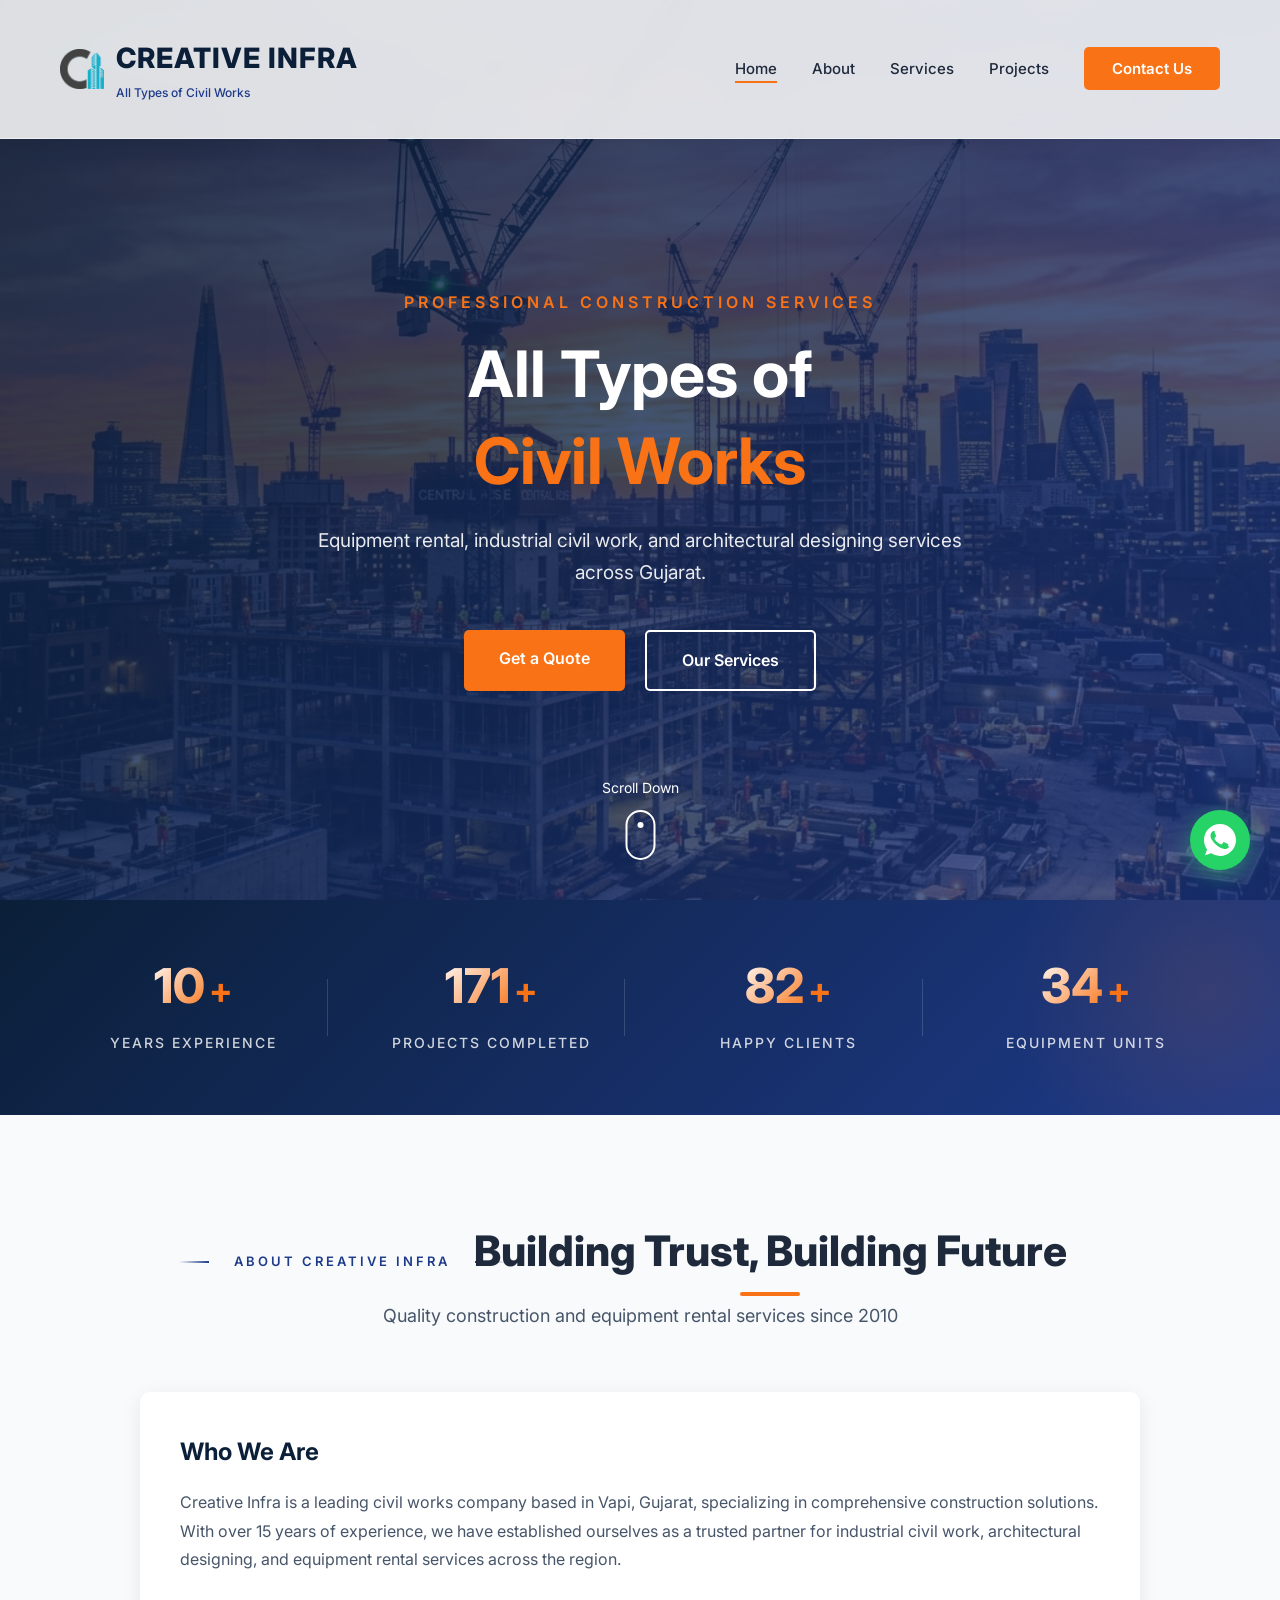
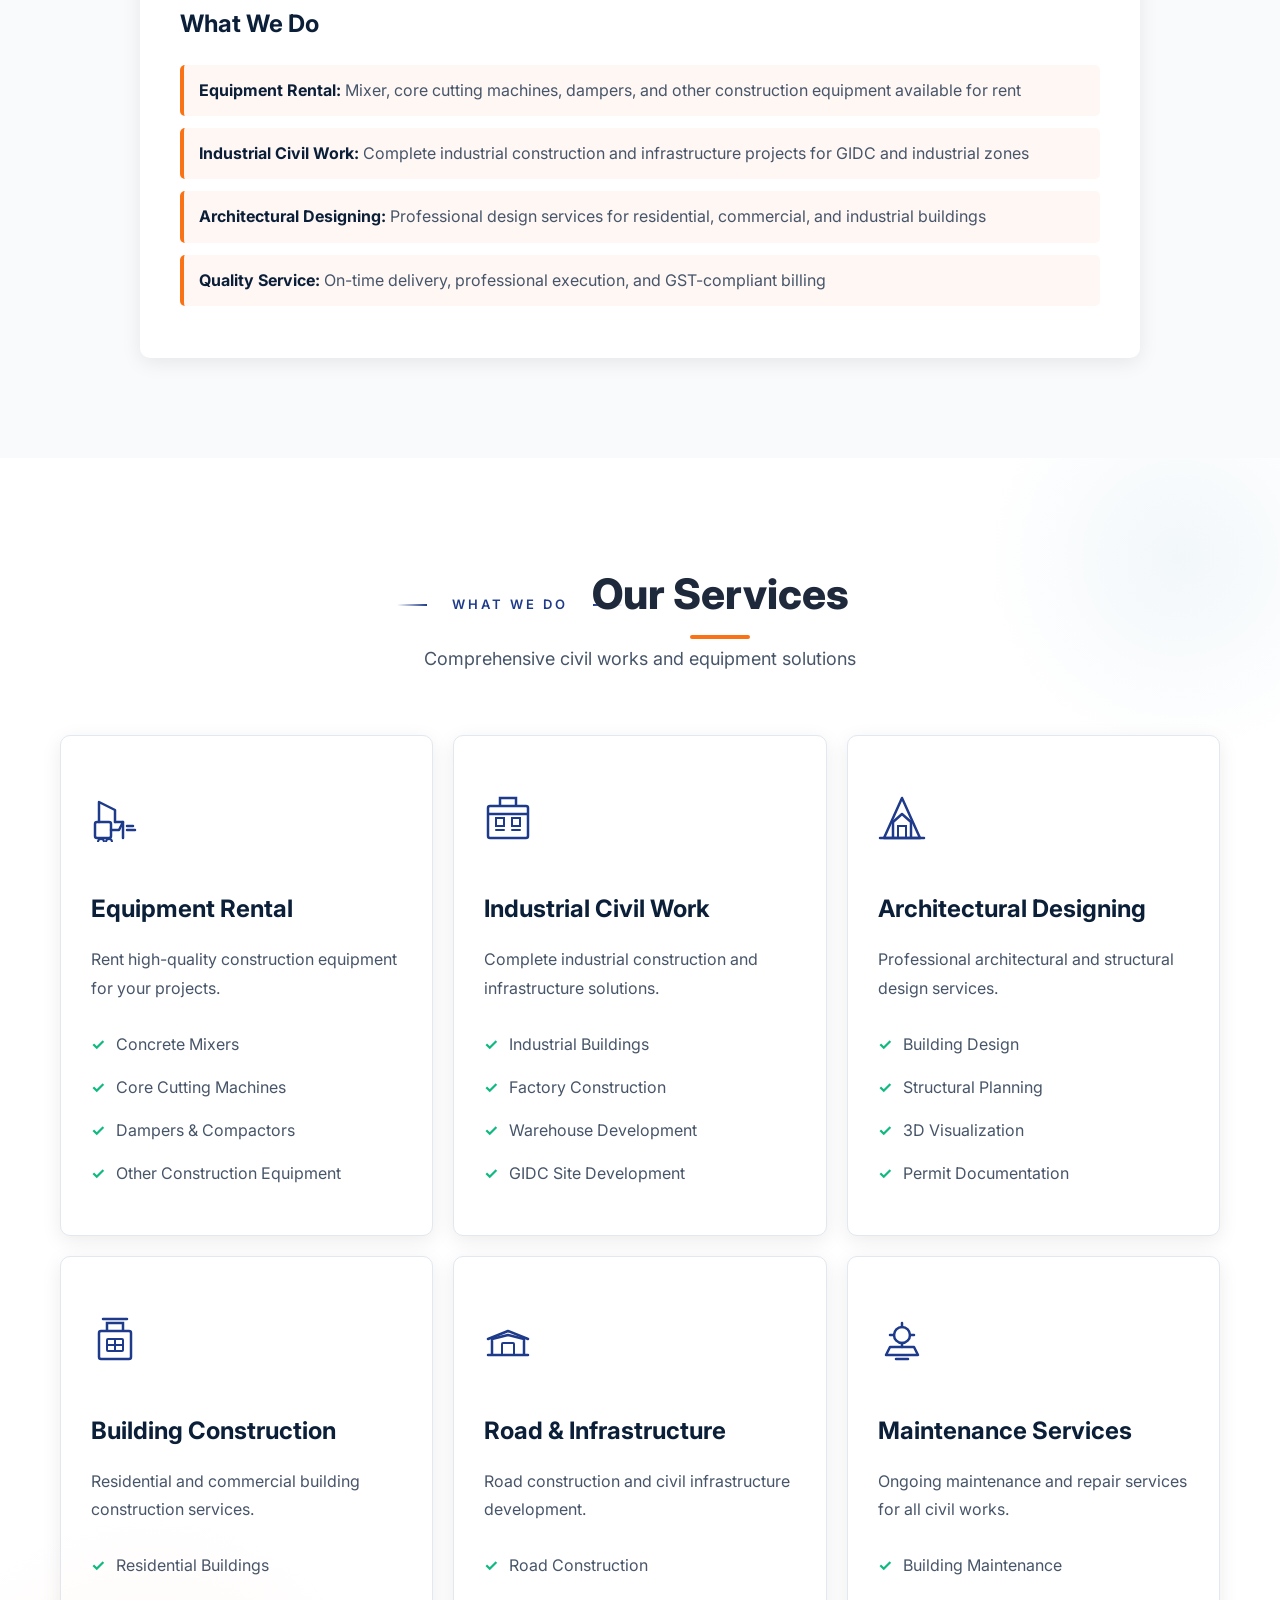
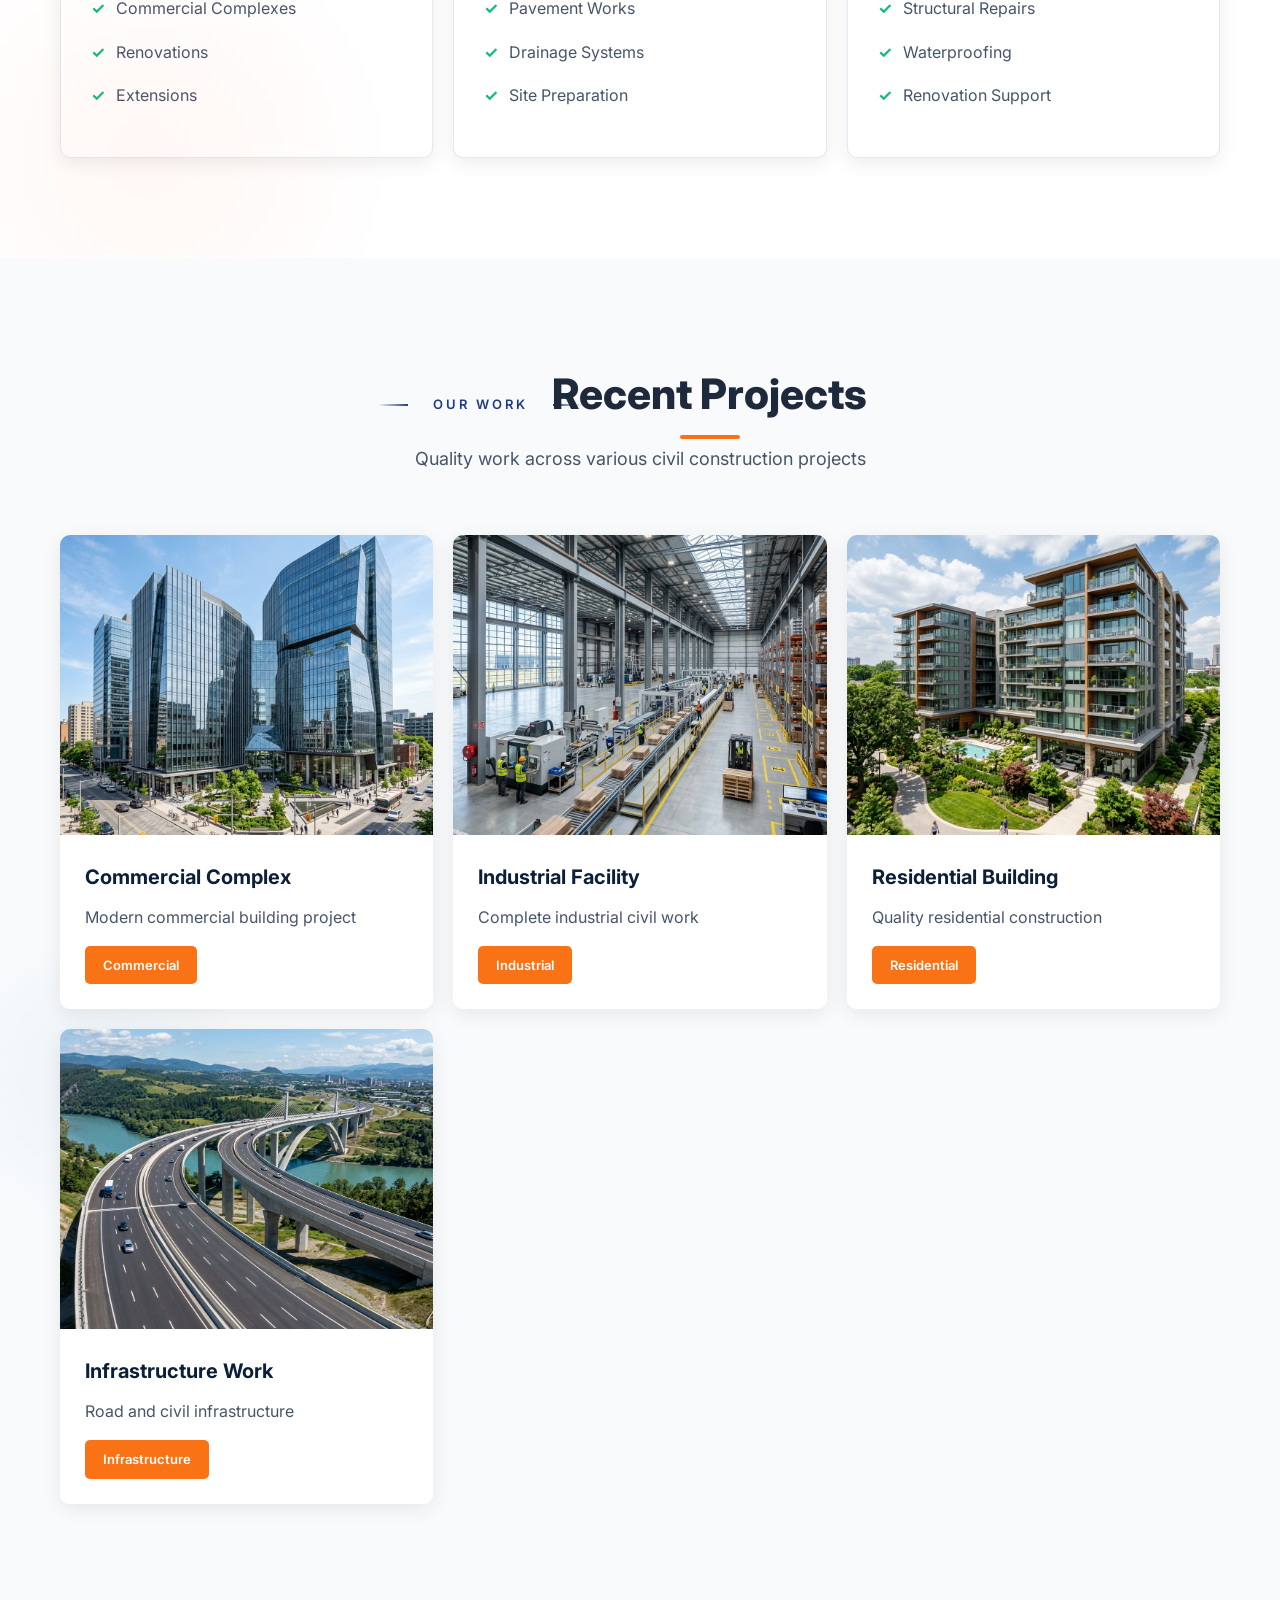
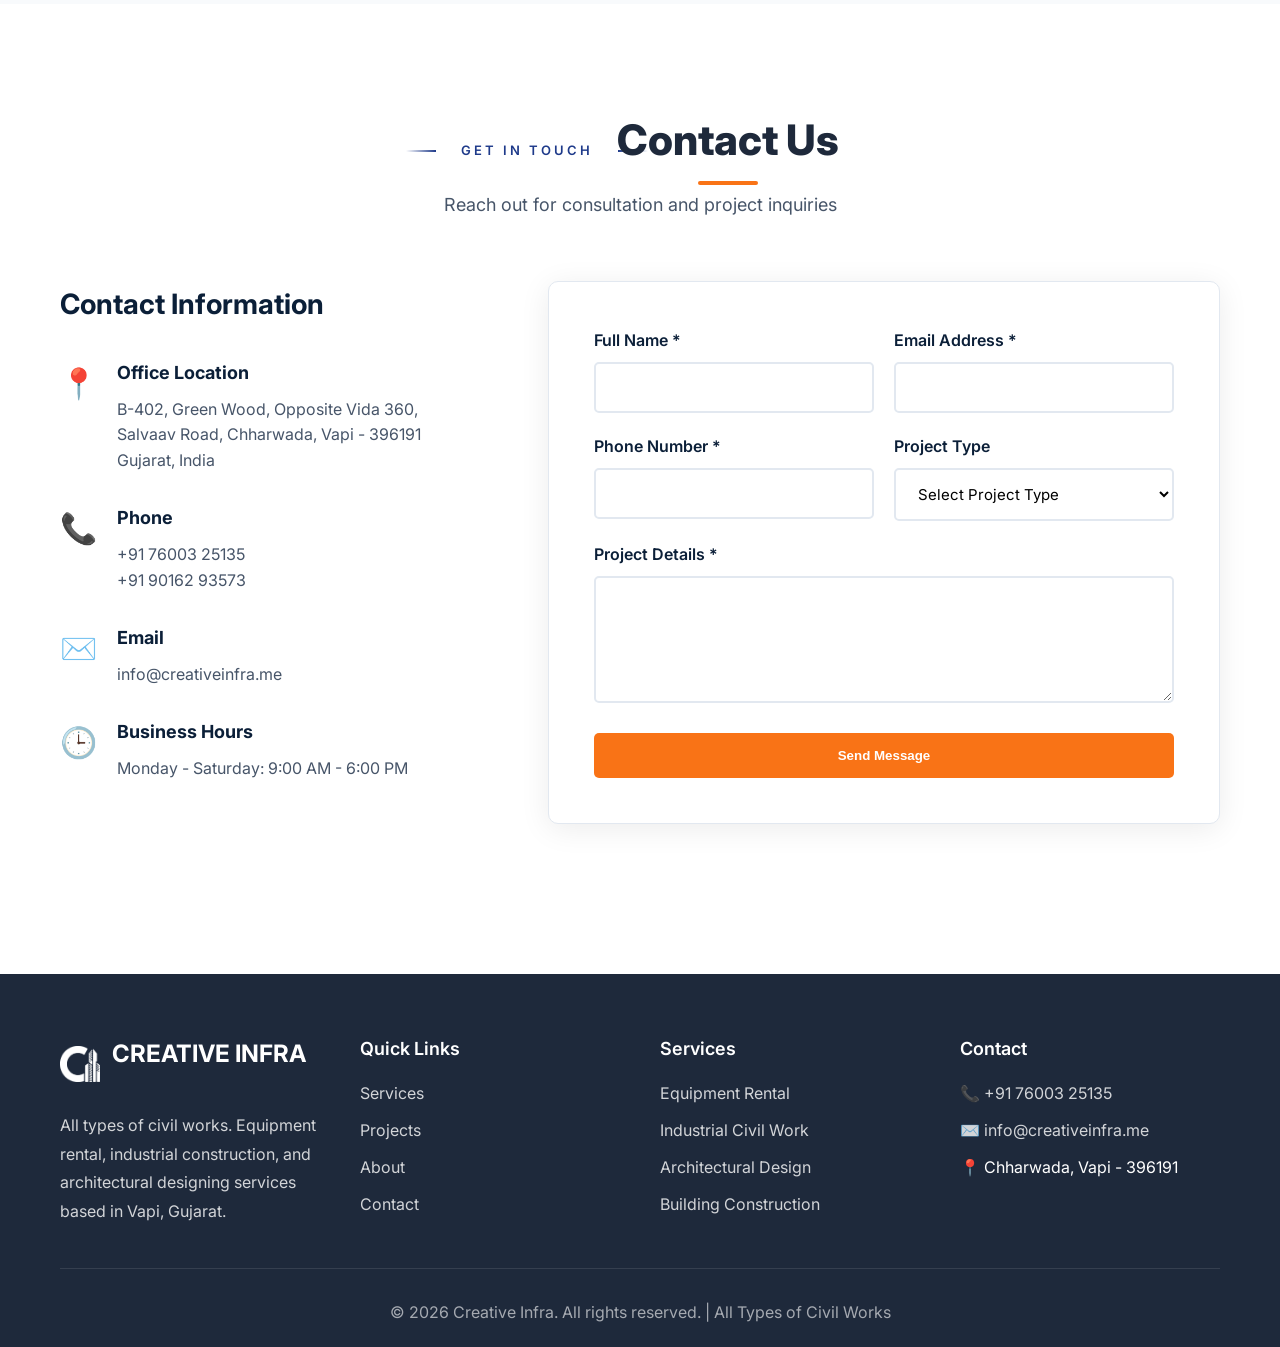
==== commit 5b265f82: "feat: add page loader, stats counter section, and floating WhatsApp button with updated SEO metadata" ====
--- a/index.html
+++ b/index.html
@@ -3,13 +3,18 @@
 <head>
     <meta charset="UTF-8">
     <meta name="viewport" content="width=device-width, initial-scale=1.0">
-    <title>Creative Infra - All Types of Civil Works</title>
-    <meta name="description" content="Creative Infra specializes in all types of civil works, equipment rental, industrial construction, and architectural designing.">
+    <title>Creative Infra - All Types of Civil Works | Vapi, Gujarat</title>
+    <meta name="description" content="Creative Infra specializes in all types of civil works including equipment rental, industrial construction, and architectural designing in Vapi, Gujarat.">
+    <meta name="keywords" content="civil works, construction, equipment rental, industrial civil work, architectural designing, Vapi, Gujarat, Creative Infra">
     <!-- Open Graph / SEO Tags -->
-    <meta property="og:title" content="Creative Infra - Civil Works & Construction">
-    <meta property="og:description" content="Expert civil works, equipment rental, and architectural designing services.">
+    <meta property="og:title" content="Creative Infra - All Types of Civil Works">
+    <meta property="og:description" content="Expert civil works, equipment rental, and architectural designing services in Vapi, Gujarat.">
     <meta property="og:type" content="website">
+    <meta property="og:url" content="https://creativeinfra.me">
     <meta property="og:image" content="images/hero_bg.png">
+    <!-- Favicon -->
+    <link rel="icon" type="image/png" href="images/logo.png">
+    <link rel="apple-touch-icon" href="images/logo.png">
     
     <link rel="stylesheet" href="styles.css">
     <link rel="preconnect" href="https://fonts.googleapis.com">
@@ -17,14 +22,25 @@
     <link href="https://fonts.googleapis.com/css2?family=Inter:wght@300;400;500;600;700;800&display=swap" rel="stylesheet">
 </head>
 <body>
+    <!-- Page Loader -->
+    <div id="page-loader" class="page-loader">
+        <div class="loader-content">
+            <img src="images/logo.png" alt="Creative Infra" class="loader-logo">
+            <div class="loader-bar"><div class="loader-progress"></div></div>
+        </div>
+    </div>
+
     <!-- Navigation Header -->
     <header id="header">
         <div class="container">
             <nav class="navbar">
-                <div class="logo">
-                    <h1>CREATIVE INFRA</h1>
-                    <p class="tagline">All Types of Civil Works</p>
-                </div>
+                <a href="#hero" class="logo">
+                    <img src="images/logo.png" alt="Creative Infra Logo" class="logo-img">
+                    <div class="logo-text">
+                        <h1>CREATIVE INFRA</h1>
+                        <p class="tagline">All Types of Civil Works</p>
+                    </div>
+                </a>
                 <button class="mobile-menu-toggle" aria-label="Toggle menu">
                     <span></span>
                     <span></span>
@@ -47,7 +63,7 @@
         <div class="hero-content">
             <h2 class="hero-subtitle">Professional Construction Services</h2>
             <h1 class="hero-title">All Types of<br><span>Civil Works</span></h1>
-            <p class="hero-description">Equipment rental, industrial civil work, and architectural designing services.</p>
+            <p class="hero-description">Equipment rental, industrial civil work, and architectural designing services across Gujarat.</p>
             <div class="hero-buttons">
                 <a href="#contact" class="btn btn-primary">Get a Quote</a>
                 <a href="#services" class="btn btn-secondary">Our Services</a>
@@ -59,25 +75,53 @@
         </div>
     </section>
 
+    <!-- Stats Counter Section -->
+    <section id="stats">
+        <div class="container">
+            <div class="stats-grid">
+                <div class="stat-item">
+                    <div class="stat-number" data-target="15">0</div>
+                    <div class="stat-suffix">+</div>
+                    <div class="stat-label">Years Experience</div>
+                </div>
+                <div class="stat-item">
+                    <div class="stat-number" data-target="250">0</div>
+                    <div class="stat-suffix">+</div>
+                    <div class="stat-label">Projects Completed</div>
+                </div>
+                <div class="stat-item">
+                    <div class="stat-number" data-target="120">0</div>
+                    <div class="stat-suffix">+</div>
+                    <div class="stat-label">Happy Clients</div>
+                </div>
+                <div class="stat-item">
+                    <div class="stat-number" data-target="50">0</div>
+                    <div class="stat-suffix">+</div>
+                    <div class="stat-label">Equipment Units</div>
+                </div>
+            </div>
+        </div>
+    </section>
+
     <!-- About Us Section -->
     <section id="about">
         <div class="container">
             <div class="section-header">
                 <span class="section-label">About Creative Infra</span>
-                <h2>All Types of Civil Works</h2>
-                <p>Quality construction and equipment rental services</p>
+                <h2>Building Trust, Building Future</h2>
+                <p>Quality construction and equipment rental services since 2010</p>
             </div>
             <div class="about-content">
                 <div class="about-text">
                     <h3>Who We Are</h3>
-                    <p>Creative Infra specializes in all types of civil works with over 15 years of experience. We provide comprehensive construction solutions including industrial civil work, architectural designing, and equipment rental services.</p>
+                    <p>Creative Infra is a leading civil works company based in Vapi, Gujarat, specializing in comprehensive construction solutions. With over 15 years of experience, we have established ourselves as a trusted partner for industrial civil work, architectural designing, and equipment rental services across the region.</p>
                     
                     <h3>What We Do</h3>
                     <ul class="values-list">
-                        <li><strong>Equipment Rental:</strong> Mixer, core cutting machines, dampers, and other construction equipment</li>
-                        <li><strong>Industrial Civil Work:</strong> Complete industrial construction and infrastructure projects</li>
-                        <li><strong>Architectural Designing:</strong> Professional design services for all types of buildings</li>
-                        <li><strong>Quality Service:</strong> Timely delivery and professional execution</li>
+                        <li><strong>Equipment Rental:</strong> Mixer, core cutting machines, dampers, and other construction equipment available for rent</li>
+                        <li><strong>Industrial Civil Work:</strong> Complete industrial construction and infrastructure projects for GIDC and industrial zones</li>
+                        <li><strong>Architectural Designing:</strong> Professional design services for residential, commercial, and industrial buildings</li>
+                        <li><strong>Quality Service:</strong> On-time delivery, professional execution, and GST-compliant billing</li>
                     </ul>
                 </div>
             </div>
@@ -94,7 +138,9 @@
             </div>
             <div class="services-grid">
                 <div class="service-card">
-                    <div class="service-icon">🚜</div>
+                    <div class="service-icon">
+                        <svg width="48" height="48" viewBox="0 0 48 48" fill="none"><rect x="4" y="28" width="16" height="16" rx="2" stroke="currentColor" stroke-width="2.5"/><circle cx="10" cy="48" r="3" stroke="currentColor" stroke-width="2"/><circle cx="18" cy="48" r="3" stroke="currentColor" stroke-width="2"/><path d="M20 36h8l4-8h-8" stroke="currentColor" stroke-width="2.5" stroke-linecap="round" stroke-linejoin="round"/><path d="M32 28v16M36 36h8M36 32h6" stroke="currentColor" stroke-width="2.5" stroke-linecap="round"/><path d="M8 28V8l16 8v12" stroke="currentColor" stroke-width="2.5" stroke-linecap="round" stroke-linejoin="round"/></svg>
+                    </div>
                     <h3>Equipment Rental</h3>
                     <p>Rent high-quality construction equipment for your projects.</p>
                     <ul class="service-features">
@@ -105,18 +151,22 @@
                     </ul>
                 </div>
                 <div class="service-card">
-                    <div class="service-icon">🏭</div>
+                    <div class="service-icon">
+                        <svg width="48" height="48" viewBox="0 0 48 48" fill="none"><rect x="4" y="12" width="40" height="32" rx="2" stroke="currentColor" stroke-width="2.5"/><path d="M4 20h40M16 12V4h16v8" stroke="currentColor" stroke-width="2.5"/><rect x="12" y="24" width="8" height="8" stroke="currentColor" stroke-width="2"/><rect x="28" y="24" width="8" height="8" stroke="currentColor" stroke-width="2"/><path d="M12 36h8M28 36h8" stroke="currentColor" stroke-width="2" stroke-linecap="round"/></svg>
+                    </div>
                     <h3>Industrial Civil Work</h3>
                     <p>Complete industrial construction and infrastructure solutions.</p>
                     <ul class="service-features">
                         <li>Industrial Buildings</li>
                         <li>Factory Construction</li>
                         <li>Warehouse Development</li>
-                        <li>Site Development</li>
-                    </ul>
-                </div>
-                <div class="service-card">
-                    <div class="service-icon">📐</div>
+                        <li>GIDC Site Development</li>
+                    </ul>
+                </div>
+                <div class="service-card">
+                    <div class="service-icon">
+                        <svg width="48" height="48" viewBox="0 0 48 48" fill="none"><path d="M6 44L24 4l18 40H6z" stroke="currentColor" stroke-width="2.5" stroke-linejoin="round"/><path d="M15 44V28l9-8 9 8v16" stroke="currentColor" stroke-width="2.5" stroke-linejoin="round"/><rect x="20" y="32" width="8" height="12" stroke="currentColor" stroke-width="2"/><path d="M2 44h44" stroke="currentColor" stroke-width="2.5" stroke-linecap="round"/></svg>
+                    </div>
                     <h3>Architectural Designing</h3>
                     <p>Professional architectural and structural design services.</p>
                     <ul class="service-features">
@@ -127,7 +177,9 @@
                     </ul>
                 </div>
                 <div class="service-card">
-                    <div class="service-icon">🏗️</div>
+                    <div class="service-icon">
+                        <svg width="48" height="48" viewBox="0 0 48 48" fill="none"><rect x="8" y="16" width="32" height="28" rx="2" stroke="currentColor" stroke-width="2.5"/><path d="M16 16V8h16v8" stroke="currentColor" stroke-width="2.5"/><rect x="16" y="24" width="16" height="12" rx="1" stroke="currentColor" stroke-width="2"/><path d="M24 24v12M16 30h16" stroke="currentColor" stroke-width="2"/><path d="M12 4h24" stroke="currentColor" stroke-width="2.5" stroke-linecap="round"/></svg>
+                    </div>
                     <h3>Building Construction</h3>
                     <p>Residential and commercial building construction services.</p>
                     <ul class="service-features">
@@ -138,7 +190,9 @@
                     </ul>
                 </div>
                 <div class="service-card">
-                    <div class="service-icon">🛣️</div>
+                    <div class="service-icon">
+                        <svg width="48" height="48" viewBox="0 0 48 48" fill="none"><path d="M4 40h40" stroke="currentColor" stroke-width="2.5" stroke-linecap="round"/><path d="M8 40V24l16-4 16 4v16" stroke="currentColor" stroke-width="2.5" stroke-linejoin="round"/><path d="M4 24l20-8 20 8" stroke="currentColor" stroke-width="2.5" stroke-linecap="round" stroke-linejoin="round"/><rect x="18" y="28" width="12" height="12" rx="1" stroke="currentColor" stroke-width="2"/></svg>
+                    </div>
                     <h3>Road & Infrastructure</h3>
                     <p>Road construction and civil infrastructure development.</p>
                     <ul class="service-features">
@@ -149,7 +203,9 @@
                     </ul>
                 </div>
                 <div class="service-card">
-                    <div class="service-icon">🔧</div>
+                    <div class="service-icon">
+                        <svg width="48" height="48" viewBox="0 0 48 48" fill="none"><circle cx="24" cy="20" r="8" stroke="currentColor" stroke-width="2.5"/><path d="M24 12v-4M24 28v4M16 20h-4M32 20h4" stroke="currentColor" stroke-width="2.5" stroke-linecap="round"/><path d="M8 40l4-8h24l4 8H8z" stroke="currentColor" stroke-width="2.5" stroke-linejoin="round"/><path d="M18 44h12" stroke="currentColor" stroke-width="2.5" stroke-linecap="round"/></svg>
+                    </div>
                     <h3>Maintenance Services</h3>
                     <p>Ongoing maintenance and repair services for all civil works.</p>
                     <ul class="service-features">
@@ -174,7 +230,7 @@
             <div class="gallery-grid masonry">
                 <div class="gallery-item">
                     <div class="gallery-image">
-                        <img src="images/gallery_commercial.png" alt="Commercial Building Complex">
+                        <img src="images/gallery_commercial.png" alt="Commercial Building Complex" loading="lazy">
                     </div>
                     <div class="gallery-info">
                         <h3>Commercial Complex</h3>
@@ -184,7 +240,7 @@
                 </div>
                 <div class="gallery-item">
                     <div class="gallery-image">
-                        <img src="images/gallery_industrial.png" alt="Industrial Construction">
+                        <img src="images/gallery_industrial.png" alt="Industrial Construction" loading="lazy">
                     </div>
                     <div class="gallery-info">
                         <h3>Industrial Facility</h3>
@@ -194,7 +250,7 @@
                 </div>
                 <div class="gallery-item">
                     <div class="gallery-image">
-                        <img src="images/gallery_residential.png" alt="Residential Complex">
+                        <img src="images/gallery_residential.png" alt="Residential Complex" loading="lazy">
                     </div>
                     <div class="gallery-info">
                         <h3>Residential Building</h3>
@@ -204,7 +260,7 @@
                 </div>
                 <div class="gallery-item">
                     <div class="gallery-image">
-                        <img src="images/gallery_infrastructure.png" alt="Infrastructure Project">
+                        <img src="images/gallery_infrastructure.png" alt="Infrastructure Project" loading="lazy">
                     </div>
                     <div class="gallery-info">
                         <h3>Infrastructure Work</h3>
@@ -231,21 +287,22 @@
                         <div class="contact-icon">📍</div>
                         <div>
                             <h4>Office Location</h4>
-                            <p>123 Construction Avenue<br>Business District, City 400001</p>
+                            <p>B-402, Green Wood, Opposite Vida 360,<br>Salvaav Road, Chharwada, Vapi - 396191<br>Gujarat, India</p>
                         </div>
                     </div>
                     <div class="contact-item">
                         <div class="contact-icon">📞</div>
                         <div>
                             <h4>Phone</h4>
-                            <p>+91 98765 43210</p>
+                            <p><a href="tel:+917600325135" class="contact-link">+91 76003 25135</a><br>
+                            <a href="tel:+919016293573" class="contact-link">+91 90162 93573</a></p>
                         </div>
                     </div>
                     <div class="contact-item">
                         <div class="contact-icon">✉️</div>
                         <div>
                             <h4>Email</h4>
-                            <p>info@creativeinfra.me</p>
+                            <p><a href="mailto:info@creativeinfra.me" class="contact-link">info@creativeinfra.me</a></p>
                         </div>
                     </div>
                     <div class="contact-item">
@@ -298,8 +355,11 @@
         <div class="container">
             <div class="footer-content">
                 <div class="footer-section">
-                    <h3>CREATIVE INFRA</h3>
-                    <p>All types of civil works. Equipment rental, industrial construction, and architectural designing.</p>
+                    <div class="footer-logo">
+                        <img src="images/logo.png" alt="Creative Infra" class="footer-logo-img">
+                        <h3>CREATIVE INFRA</h3>
+                    </div>
+                    <p>All types of civil works. Equipment rental, industrial construction, and architectural designing services based in Vapi, Gujarat.</p>
                 </div>
                 <div class="footer-section">
                     <h4>Quick Links</h4>
@@ -322,17 +382,25 @@
                 <div class="footer-section">
                     <h4>Contact</h4>
                     <ul>
-                        <li>📞 +91 98765 43210</li>
-                        <li>✉️ info@creativeinfra.me</li>
-                        <li>📍 Business District, City</li>
+                        <li><a href="tel:+917600325135">📞 +91 76003 25135</a></li>
+                        <li><a href="mailto:info@creativeinfra.me">✉️ info@creativeinfra.me</a></li>
+                        <li>📍 Chharwada, Vapi - 396191</li>
                     </ul>
                 </div>
             </div>
             <div class="footer-bottom">
-                <p>&copy; 2024 Creative Infra. All rights reserved. | All Types of Civil Works</p>
+                <p>&copy; 2026 Creative Infra. All rights reserved. | All Types of Civil Works</p>
             </div>
         </div>
     </footer>
+
+    <!-- WhatsApp Floating Button -->
+    <a href="https://wa.me/917600325135?text=Hi%20Creative%20Infra%2C%20I%20would%20like%20to%20inquire%20about%20your%20services." 
+       class="whatsapp-float" target="_blank" rel="noopener" aria-label="Chat on WhatsApp">
+        <svg viewBox="0 0 32 32" width="32" height="32" fill="#fff">
+            <path d="M16.004 0h-.008C7.174 0 0 7.176 0 16.004c0 3.5 1.128 6.744 3.046 9.378L1.054 31.29l6.118-1.958A15.906 15.906 0 0016.004 32C24.826 32 32 24.826 32 16.004 32 7.176 24.826 0 16.004 0zm9.35 22.616c-.392 1.098-1.94 2.01-3.17 2.276-.846.178-1.95.32-5.668-1.218-4.762-1.97-7.826-6.814-8.064-7.128-.23-.314-1.928-2.566-1.928-4.894 0-2.328 1.22-3.472 1.654-3.946.392-.43 1.036-.624 1.654-.624.196 0 .374.01.534.018.474.02.712.048.1024.79.392.93 1.346 3.276 1.462 3.514.118.238.236.554.078.87-.15.322-.282.522-.518.806-.238.284-.49.502-.728.81-.218.268-.462.554-.196 1.028.266.47 1.184 1.954 2.542 3.164 1.746 1.556 3.216 2.04 3.672 2.266.456.226.726.19.992-.114.272-.31 1.164-1.354 1.474-1.82.302-.468.608-.39 1.022-.234.418.156 2.644 1.248 3.096 1.474.452.226.754.342.866.528.114.19.114 1.086-.278 2.184z"/>
+        </svg>
+    </a>
 
     <script src="script.js"></script>
 </body>
--- a/styles.css
+++ b/styles.css
@@ -1071,3 +1071,280 @@
         font-size: 20px;
     }
 }
+
+/* ===================================
+   PAGE LOADER
+   =================================== */
+.page-loader {
+    position: fixed;
+    top: 0;
+    left: 0;
+    width: 100%;
+    height: 100%;
+    background: var(--primary-blue);
+    display: flex;
+    align-items: center;
+    justify-content: center;
+    z-index: 9999;
+    transition: opacity 0.6s ease, visibility 0.6s ease;
+}
+
+.page-loader.hidden {
+    opacity: 0;
+    visibility: hidden;
+}
+
+.loader-content {
+    text-align: center;
+}
+
+.loader-logo {
+    width: 80px;
+    height: 80px;
+    object-fit: contain;
+    margin-bottom: 24px;
+    animation: loaderPulse 1.5s ease-in-out infinite;
+}
+
+@keyframes loaderPulse {
+    0%, 100% { transform: scale(1); opacity: 0.8; }
+    50% { transform: scale(1.1); opacity: 1; }
+}
+
+.loader-bar {
+    width: 200px;
+    height: 3px;
+    background: rgba(255,255,255,0.15);
+    border-radius: 3px;
+    overflow: hidden;
+}
+
+.loader-progress {
+    width: 0;
+    height: 100%;
+    background: var(--accent-orange);
+    border-radius: 3px;
+    animation: loaderFill 1.5s ease forwards;
+}
+
+@keyframes loaderFill {
+    0% { width: 0; }
+    100% { width: 100%; }
+}
+
+/* ===================================
+   LOGO IMAGE IN HEADER
+   =================================== */
+.logo {
+    display: flex;
+    align-items: center;
+    gap: 12px;
+    text-decoration: none;
+}
+
+.logo-img {
+    width: 44px;
+    height: 44px;
+    object-fit: contain;
+}
+
+.logo-text {
+    display: flex;
+    flex-direction: column;
+}
+
+/* ===================================
+   STATS SECTION
+   =================================== */
+#stats {
+    background: linear-gradient(135deg, var(--primary-blue) 0%, var(--secondary-blue) 100%);
+    padding: 60px 0;
+    position: relative;
+    overflow: hidden;
+}
+
+#stats::before {
+    content: '';
+    position: absolute;
+    top: -50%;
+    right: -10%;
+    width: 400px;
+    height: 400px;
+    background: radial-gradient(circle, rgba(249,115,22,0.12) 0%, transparent 70%);
+    border-radius: 50%;
+}
+
+.stats-grid {
+    display: grid;
+    grid-template-columns: repeat(4, 1fr);
+    gap: 30px;
+    text-align: center;
+}
+
+.stat-item {
+    color: var(--white);
+    position: relative;
+}
+
+.stat-item::after {
+    content: '';
+    position: absolute;
+    right: 0;
+    top: 20%;
+    height: 60%;
+    width: 1px;
+    background: rgba(255,255,255,0.15);
+}
+
+.stat-item:last-child::after {
+    display: none;
+}
+
+.stat-number {
+    font-size: 48px;
+    font-weight: 800;
+    display: inline;
+    line-height: 1;
+    background: linear-gradient(135deg, var(--white), var(--accent-orange));
+    -webkit-background-clip: text;
+    -webkit-text-fill-color: transparent;
+    background-clip: text;
+}
+
+.stat-suffix {
+    font-size: 36px;
+    font-weight: 700;
+    color: var(--accent-orange);
+    display: inline;
+}
+
+.stat-label {
+    font-size: 14px;
+    text-transform: uppercase;
+    letter-spacing: 2px;
+    margin-top: 10px;
+    opacity: 0.8;
+    font-weight: 500;
+}
+
+/* ===================================
+   SERVICE ICON SVG STYLES
+   =================================== */
+.service-icon svg {
+    color: var(--secondary-blue);
+    transition: all 0.4s ease;
+}
+
+.service-card:hover .service-icon svg {
+    color: var(--accent-orange);
+    transform: scale(1.1);
+}
+
+/* ===================================
+   CONTACT LINKS
+   =================================== */
+.contact-link {
+    color: var(--text-gray);
+    transition: color 0.3s ease;
+    text-decoration: none;
+}
+
+.contact-link:hover {
+    color: var(--accent-orange);
+}
+
+/* ===================================
+   FOOTER LOGO
+   =================================== */
+.footer-logo {
+    display: flex;
+    align-items: center;
+    gap: 12px;
+    margin-bottom: 16px;
+}
+
+.footer-logo-img {
+    width: 40px;
+    height: 40px;
+    object-fit: contain;
+    filter: brightness(0) invert(1);
+}
+
+/* ===================================
+   WHATSAPP FLOATING BUTTON
+   =================================== */
+.whatsapp-float {
+    position: fixed;
+    bottom: 30px;
+    right: 30px;
+    width: 60px;
+    height: 60px;
+    background: #25D366;
+    border-radius: 50%;
+    display: flex;
+    align-items: center;
+    justify-content: center;
+    box-shadow: 0 6px 20px rgba(37,211,102,0.4);
+    z-index: 900;
+    transition: all 0.3s ease;
+    animation: whatsappBounce 3s ease-in-out infinite;
+}
+
+.whatsapp-float:hover {
+    transform: scale(1.1);
+    box-shadow: 0 8px 30px rgba(37,211,102,0.6);
+}
+
+@keyframes whatsappBounce {
+    0%, 100% { transform: translateY(0); }
+    50% { transform: translateY(-6px); }
+}
+
+/* ===================================
+   STATS RESPONSIVE
+   =================================== */
+@media (max-width: 768px) {
+    .stats-grid {
+        grid-template-columns: repeat(2, 1fr);
+        gap: 30px 20px;
+    }
+    
+    .stat-number {
+        font-size: 36px;
+    }
+    
+    .stat-item:nth-child(2)::after {
+        display: none;
+    }
+
+    .whatsapp-float {
+        bottom: 20px;
+        right: 20px;
+        width: 52px;
+        height: 52px;
+    }
+
+    .logo-img {
+        width: 36px;
+        height: 36px;
+    }
+}
+
+@media (max-width: 480px) {
+    .stats-grid {
+        grid-template-columns: 1fr 1fr;
+    }
+    
+    .stat-number {
+        font-size: 28px;
+    }
+    
+    .stat-suffix {
+        font-size: 22px;
+    }
+    
+    .stat-label {
+        font-size: 11px;
+        letter-spacing: 1px;
+    }
+}
